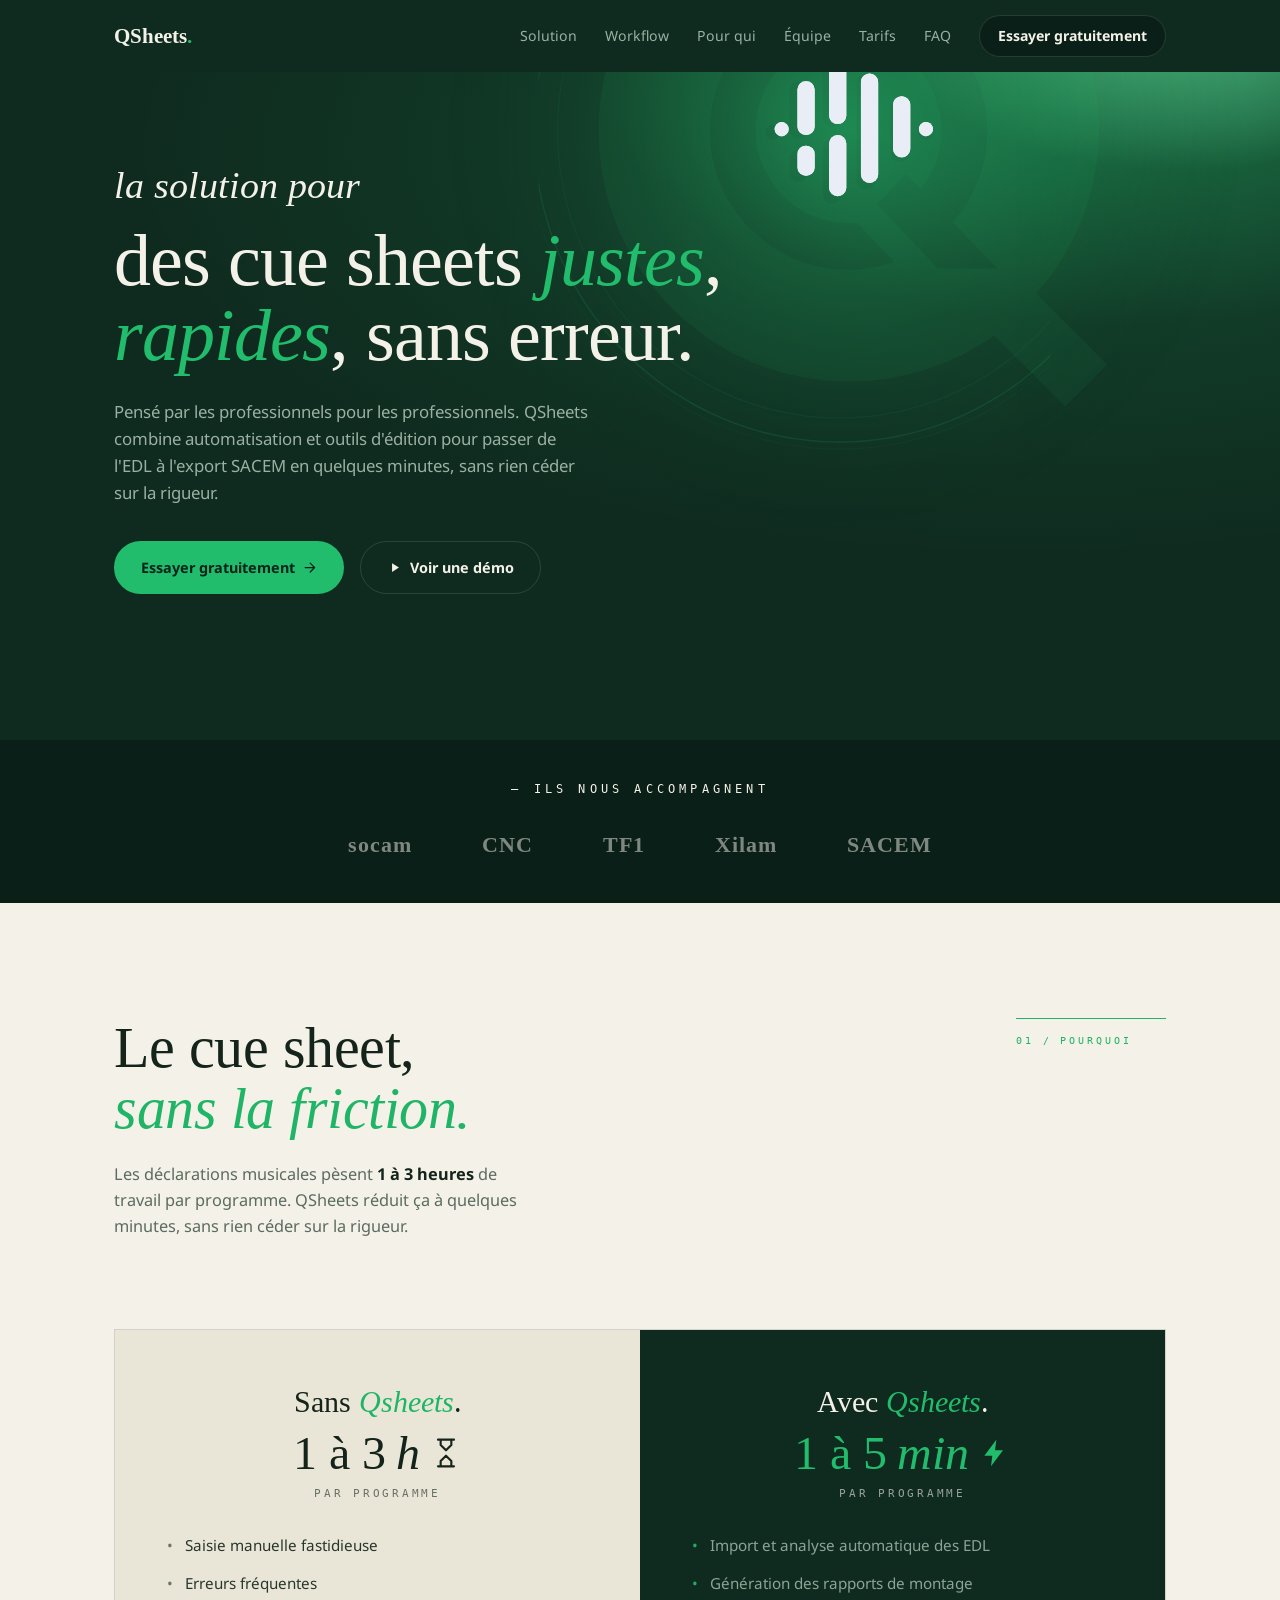
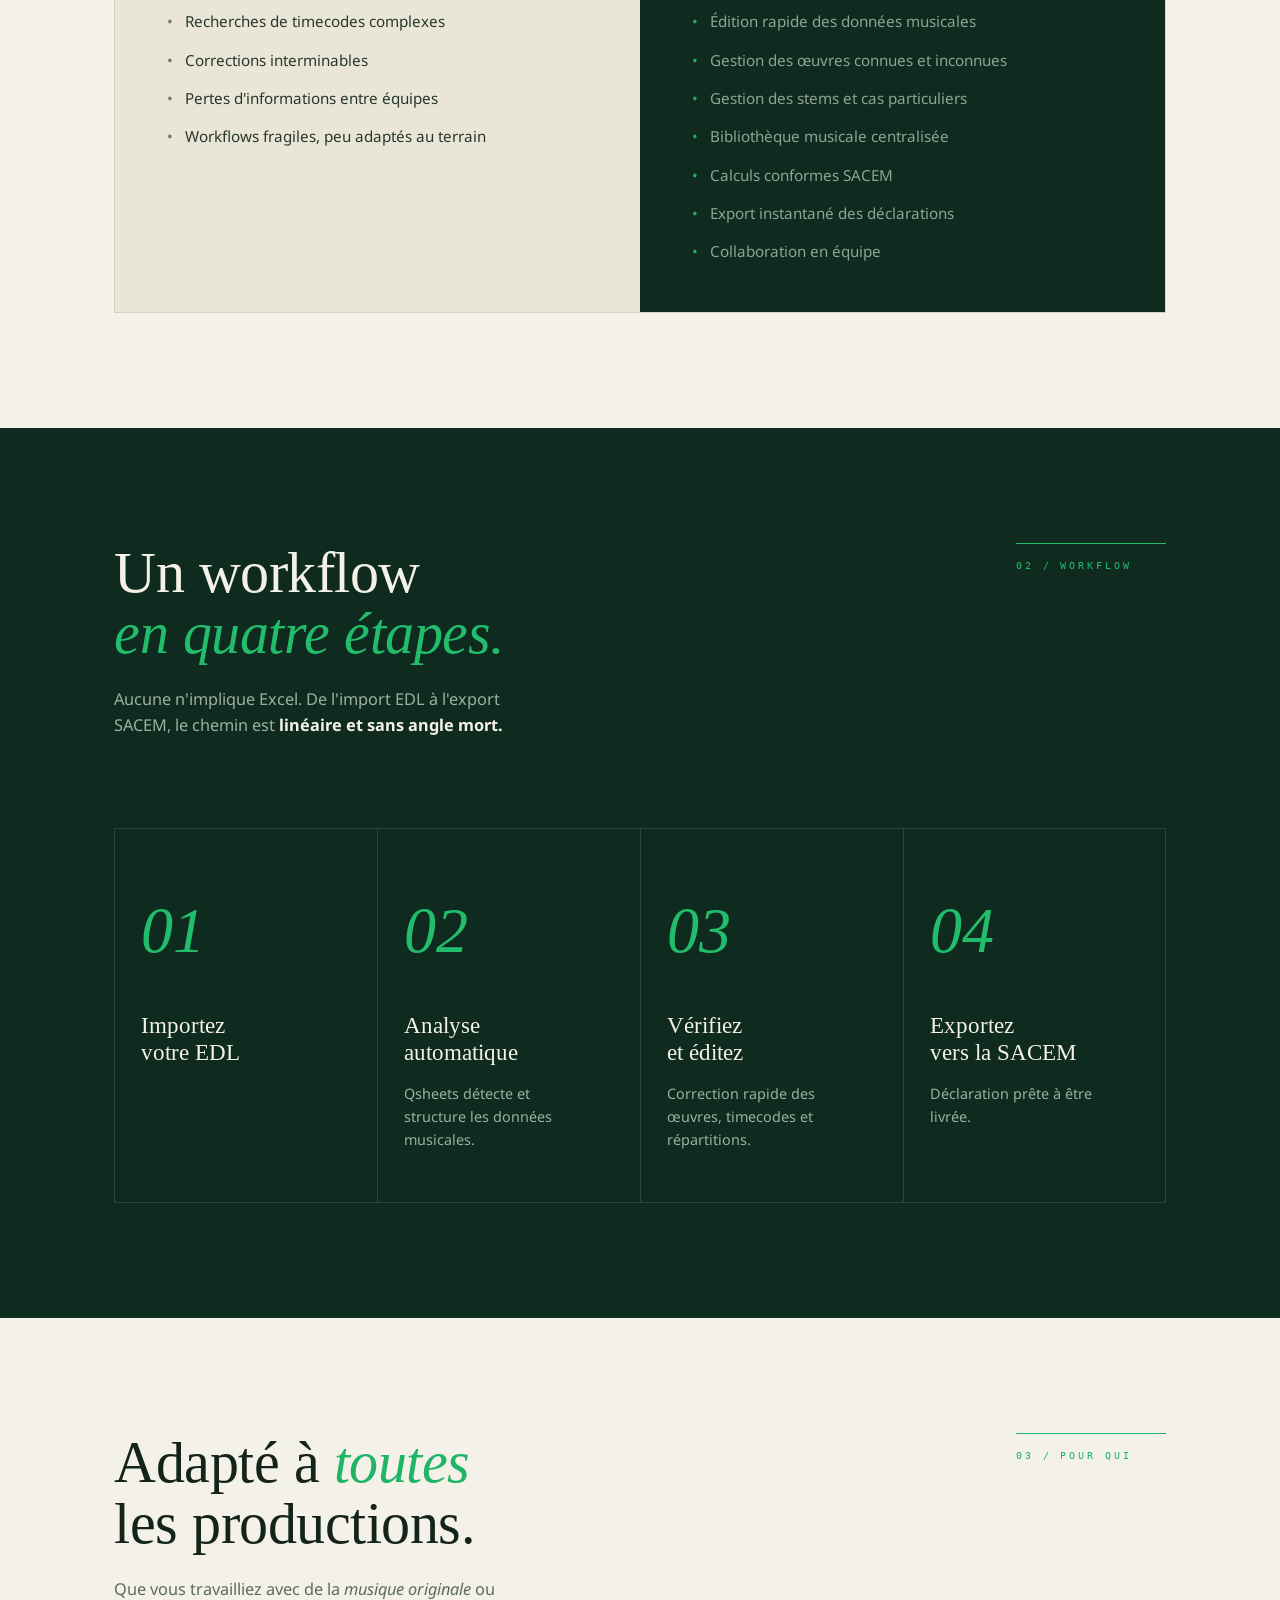
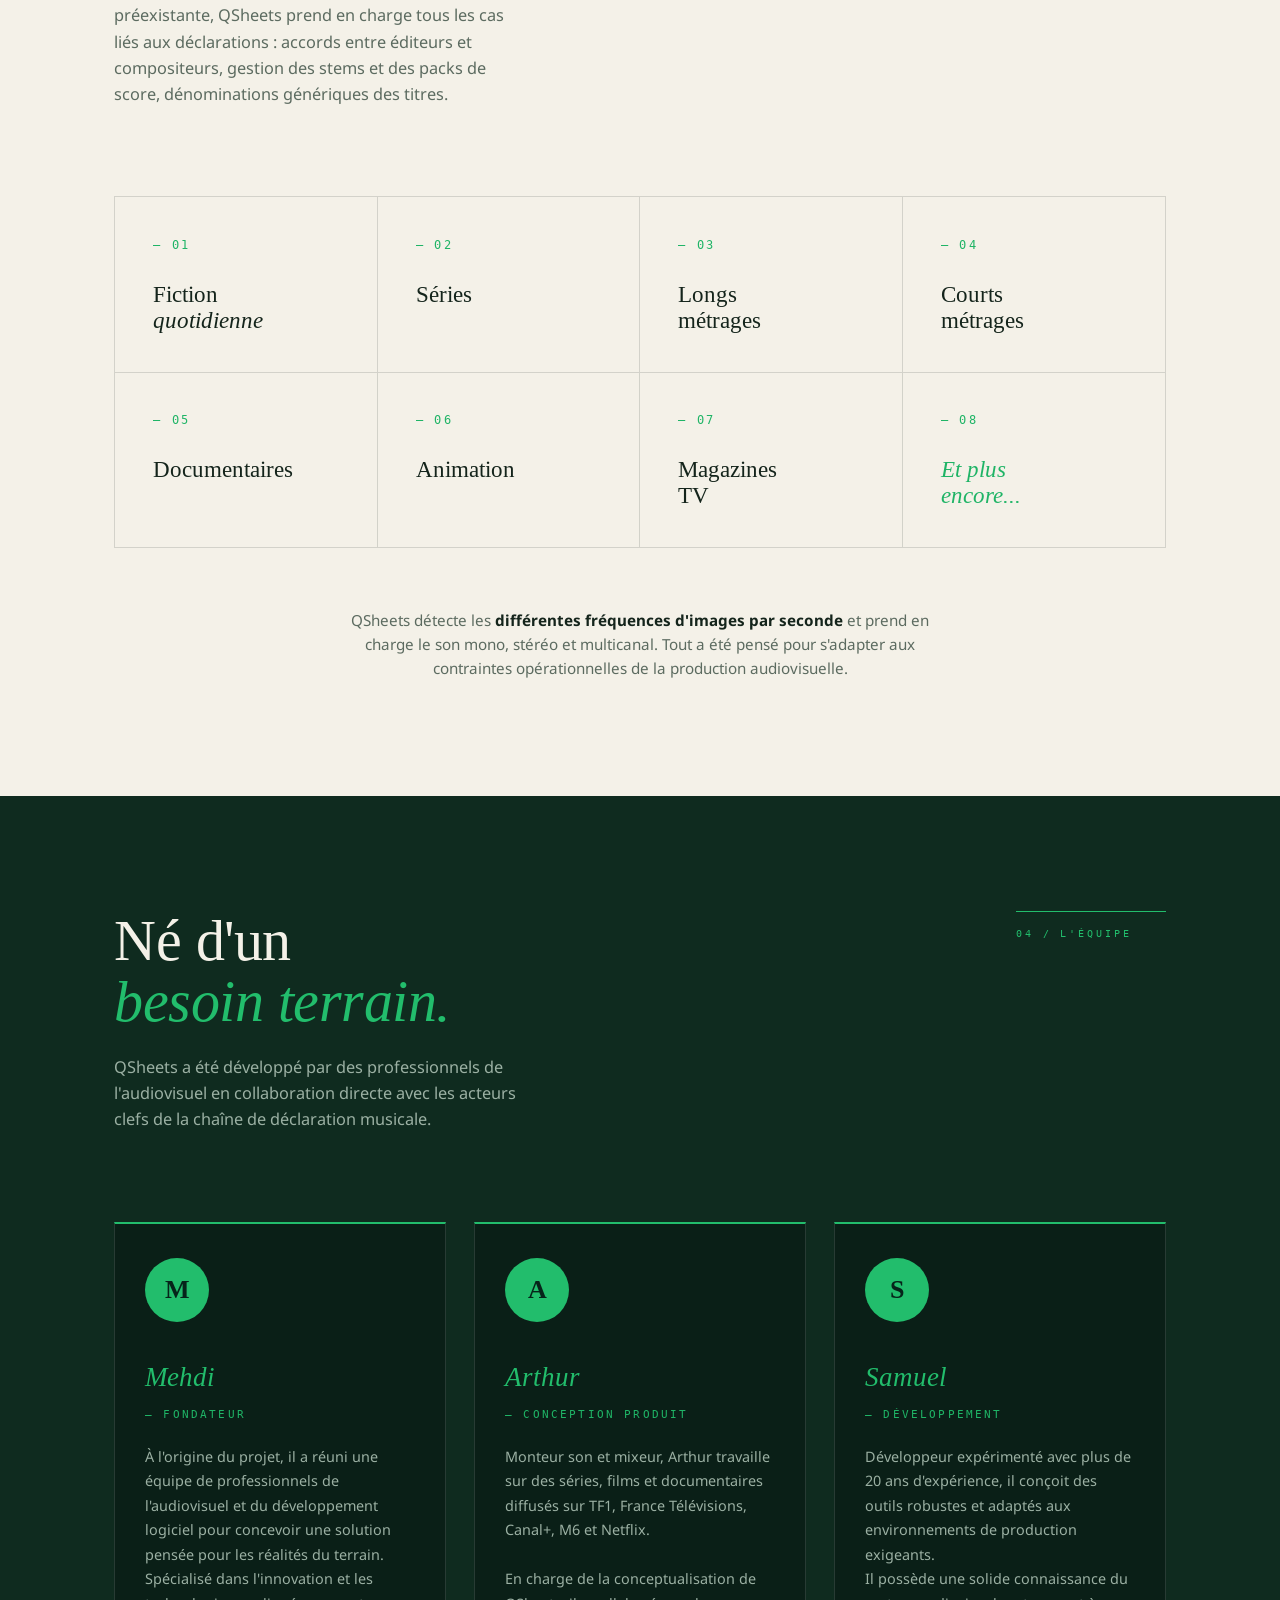
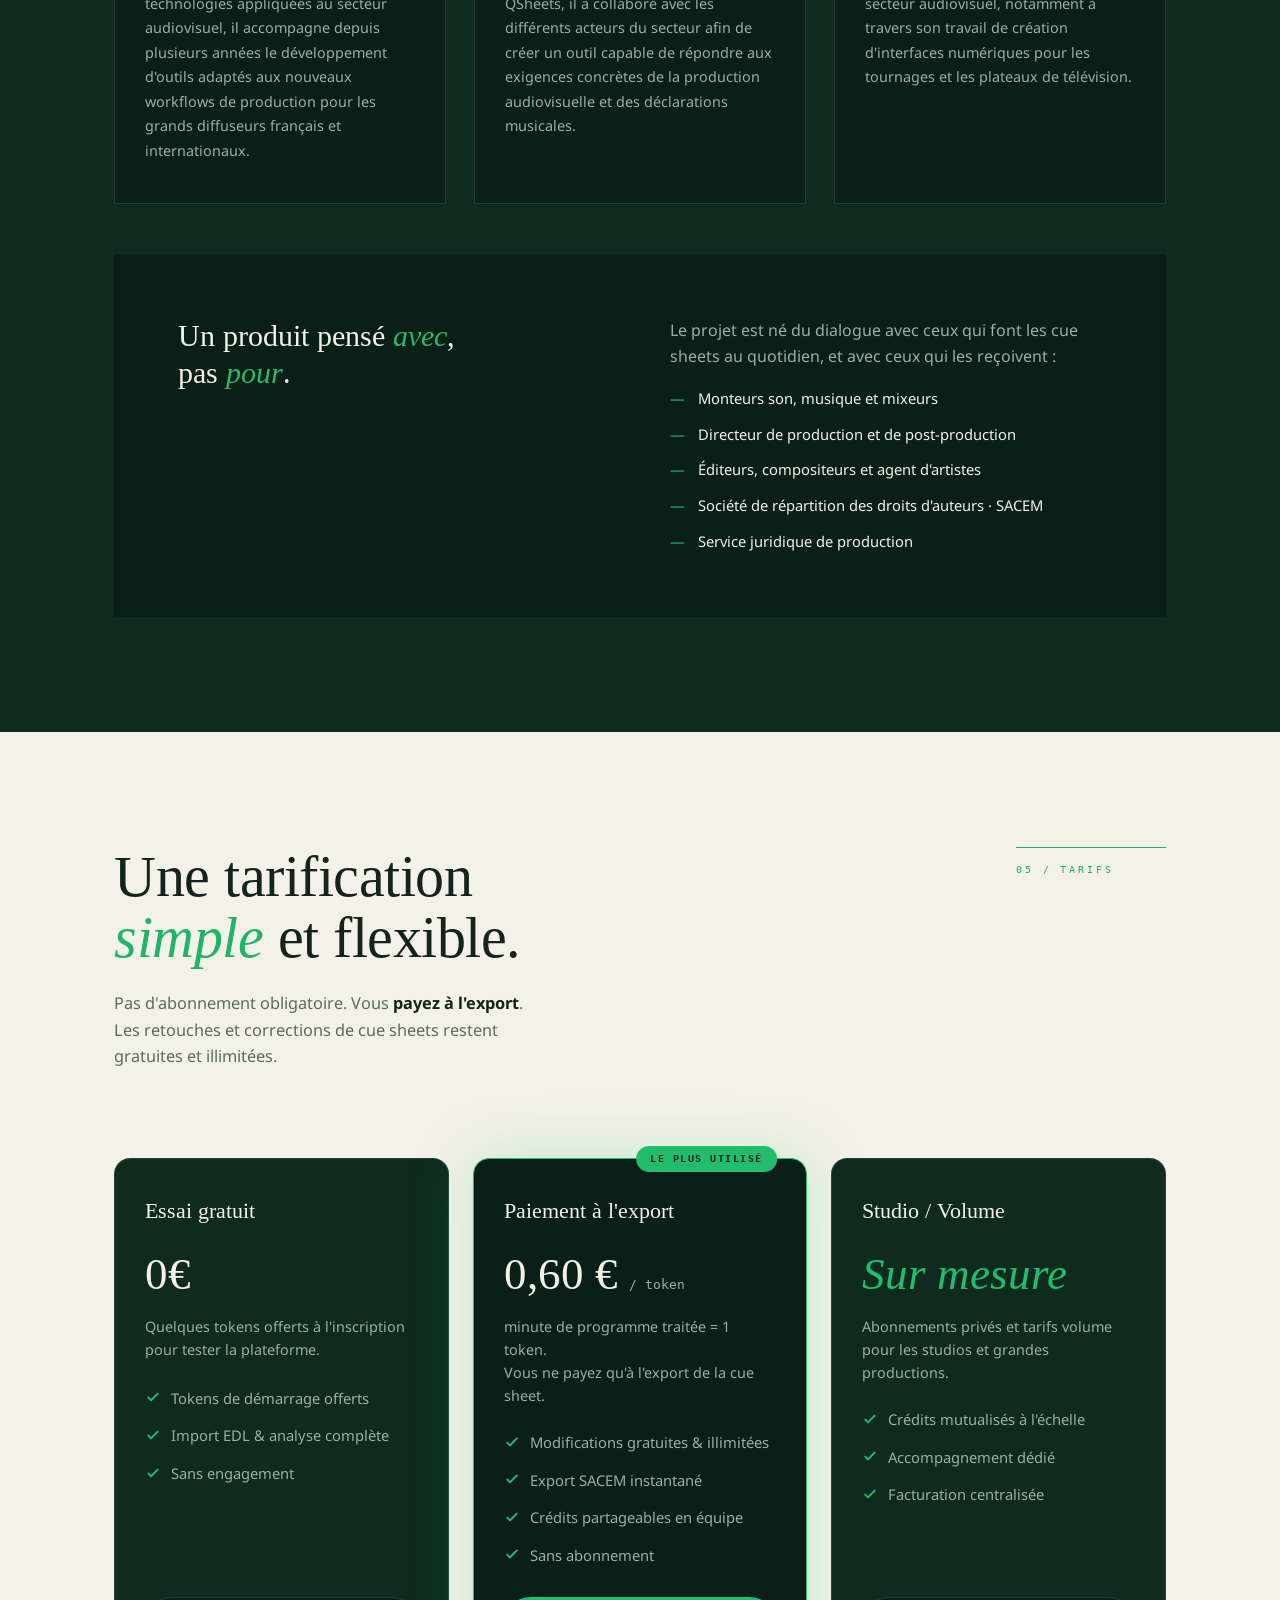
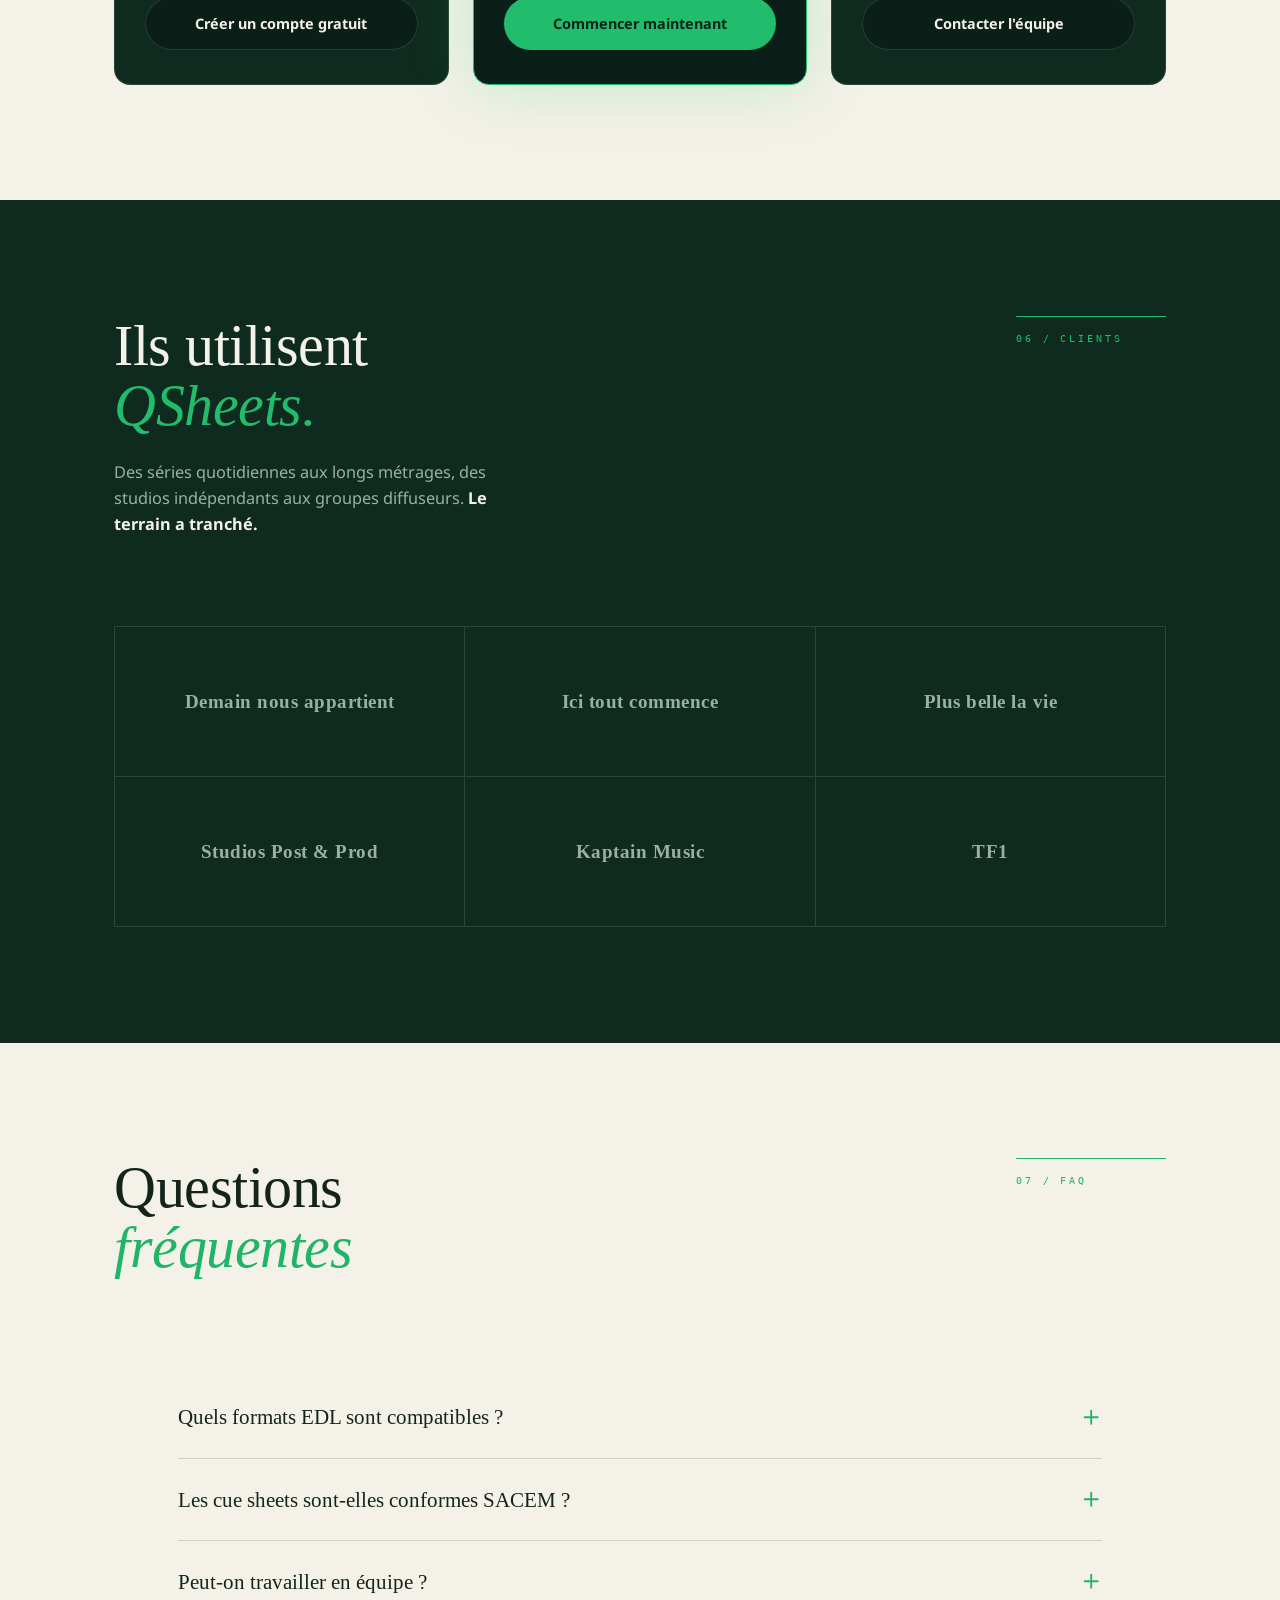
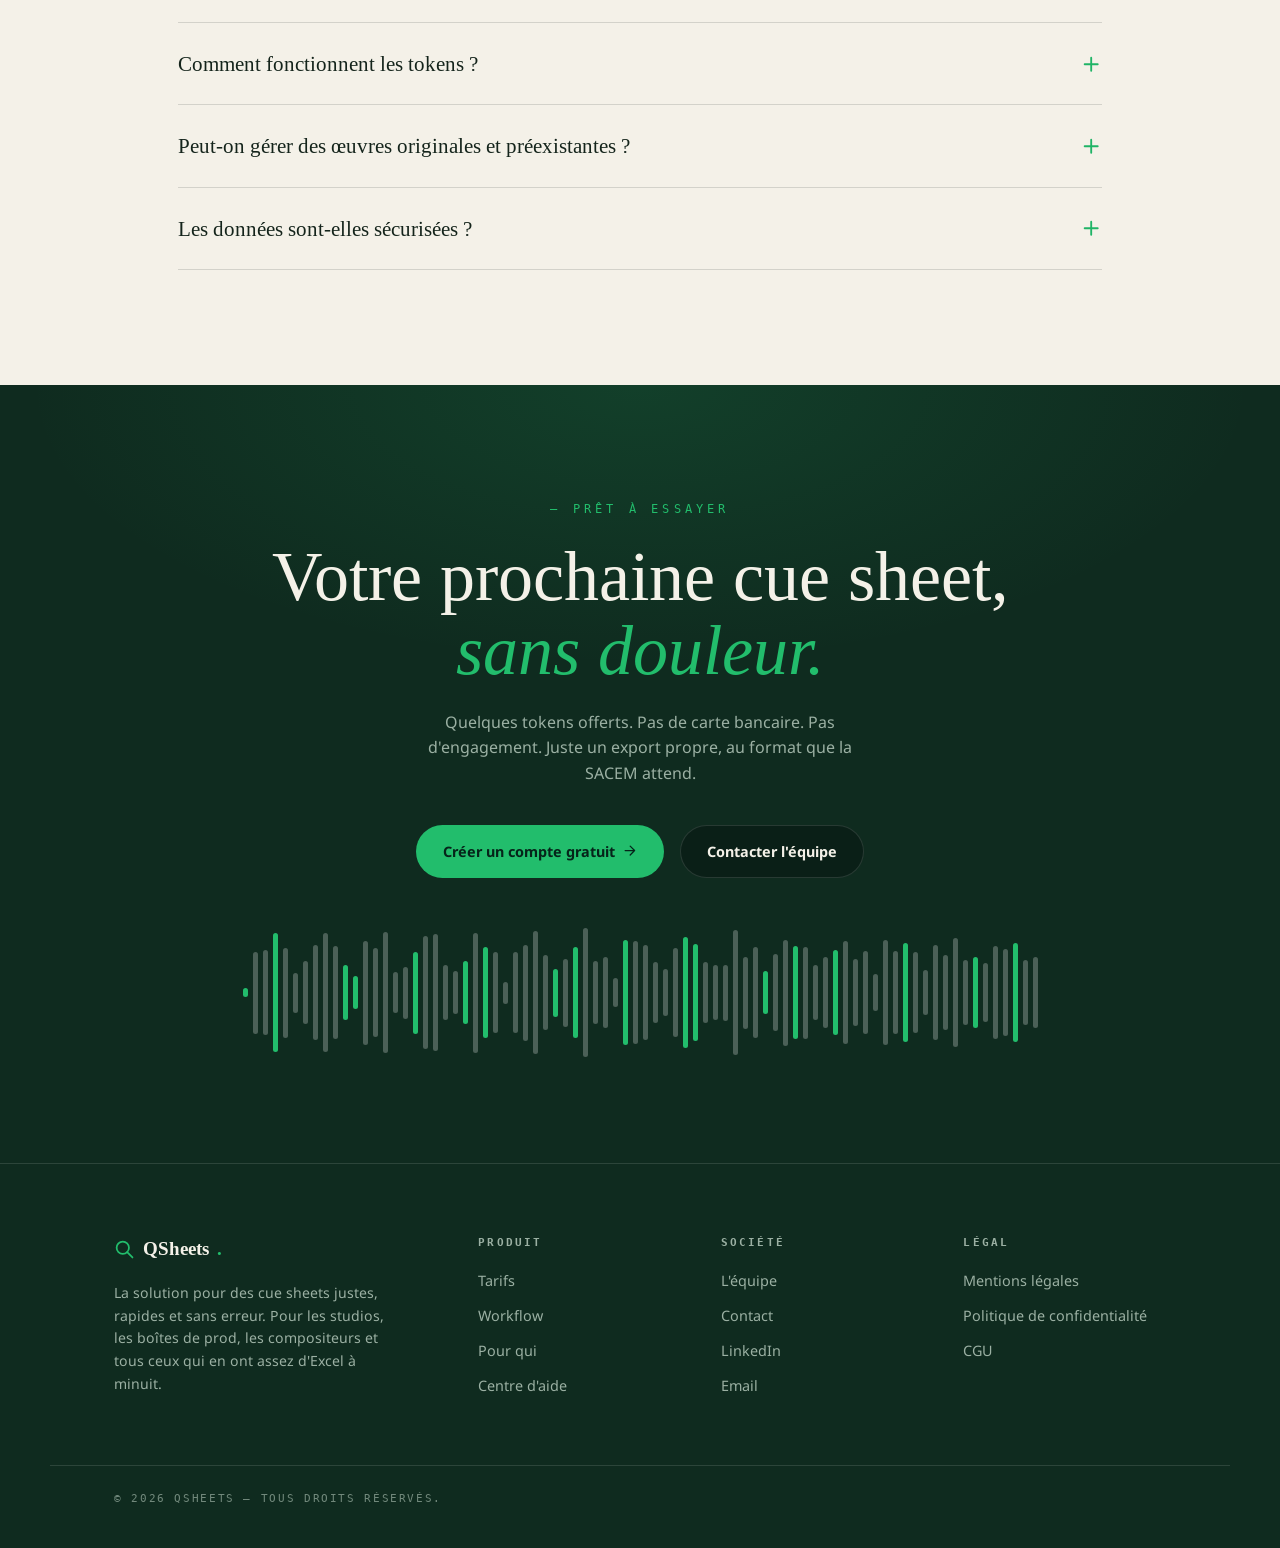
==== index.html @ 26e13edf "first commit" ====
<!DOCTYPE html>
<html lang="fr">
<head>
  <meta charset="UTF-8" />
  <meta name="viewport" content="width=device-width, initial-scale=1.0" />
  <title>QSheets — La solution pour des cue sheets justes, rapides, sans erreur</title>
  <meta name="description" content="QSheets : la solution pour des cue sheets justes, rapides, sans erreur. Pensé par les professionnels de l'audiovisuel, conforme SACEM." />
  <link rel="stylesheet" href="style.css" />
</head>
<body>

  <!-- ===================== NAV ===================== -->
  <header class="nav" id="nav">
    <div class="container nav__inner">
      <a href="#hero" class="brand">QSheets<span>.</span></a>
      <nav class="nav__links" id="navLinks">
        <a href="#pourquoi">Solution</a>
        <a href="#workflow">Workflow</a>
        <a href="#productions">Pour qui</a>
        <a href="#equipe">Équipe</a>
        <a href="#tarifs">Tarifs</a>
        <a href="#faq">FAQ</a>
        <a href="#cta" class="btn btn--tonal nav__cta">Essayer gratuitement</a>
      </nav>
      <button class="nav__toggle" id="navToggle" aria-label="Menu" aria-expanded="false">
        <span></span><span></span><span></span>
      </button>
    </div>
  </header>

  <!-- ===================== HERO ===================== -->
  <section class="hero section--dark" id="hero">
    <div class="container hero__inner">
      <div class="hero__content">
        <p class="eyebrow">la solution pour</p>
        <h1 class="hero__title">
          des cue sheets <em>justes</em>,<br />
          <em>rapides</em>, sans erreur.
        </h1>
        <p class="hero__sub">
          Pensé par les professionnels pour les professionnels. QSheets combine
          automatisation et outils d'édition pour passer de l'EDL à l'export
          SACEM en quelques minutes, sans rien céder sur la rigueur.
        </p>
        <div class="hero__actions">
          <a href="#cta" class="btn btn--primary">Essayer gratuitement
            <svg class="ico" viewBox="0 0 24 24" fill="none" stroke="currentColor" stroke-width="2" stroke-linecap="round" stroke-linejoin="round" aria-hidden="true"><path d="M5 12h14M13 5l7 7-7 7"/></svg>
          </a>
          <a href="#workflow" class="btn btn--outline">
            <svg class="ico" viewBox="0 0 24 24" fill="currentColor" aria-hidden="true"><path d="M8 5v14l11-7z"/></svg>
            Voir une démo
          </a>
        </div>
      </div>
      <div class="hero__visual">
        <img src="img/imge-hero.svg" alt="" class="hero__img" />
      </div>
    </div>
  </section>

  <!-- ===================== BANDE LOGOS ===================== -->
  <section class="logos-bar section--dark">
    <div class="container">
      <p class="eyebrow eyebrow--center">— Ils nous accompagnent</p>
      <div class="hero__logos">
        <span>socam</span><span>CNC</span><span>TF1</span><span>Xilam</span><span>SACEM</span>
      </div>
    </div>
  </section>

  <!-- ===================== 01 POURQUOI ===================== -->
  <section class="section section--cream" id="pourquoi">
    <div class="container">
      <div class="section__head">
        <h2 class="display">Le cue sheet,<br /><em>sans la friction.</em></h2>
        <p class="section__lead">
          Les déclarations musicales pèsent <strong>1 à 3 heures</strong> de travail
          par programme. QSheets réduit ça à quelques minutes, sans rien céder sur
          la rigueur.
        </p>
        <span class="tag">01 / Pourquoi</span>
      </div>

      <div class="compare">
        <div class="compare__card compare__card--bad">
          <div class="compare__top">
            <h3 class="compare__title">Sans <em>Qsheets</em>.</h3>
            <p class="compare__metric">1 à 3<em>h</em>
              <span class="icn"><svg viewBox="0 0 24 24" fill="none" stroke="currentColor" stroke-width="1.6" stroke-linecap="round" stroke-linejoin="round" aria-hidden="true"><path d="M6 2h12M6 22h12M8 2v4l4 4 4-4V2M8 22v-4l4-4 4 4v4z"/></svg></span>
            </p>
            <p class="compare__unit">PAR PROGRAMME</p>
          </div>
          <ul class="bullets">
            <li>Saisie manuelle fastidieuse</li>
            <li>Erreurs fréquentes</li>
            <li>Recherches de timecodes complexes</li>
            <li>Corrections interminables</li>
            <li>Pertes d'informations entre équipes</li>
            <li>Workflows fragiles, peu adaptés au terrain</li>
          </ul>
        </div>
        <div class="compare__card compare__card--good">
          <div class="compare__top">
            <h3 class="compare__title">Avec <em>Qsheets</em>.</h3>
            <p class="compare__metric">1 à 5<em>min</em>
              <span class="icn"><svg viewBox="0 0 24 24" fill="currentColor" aria-hidden="true"><path d="M13 2L4 14h6l-1 8 9-12h-6z"/></svg></span>
            </p>
            <p class="compare__unit">PAR PROGRAMME</p>
          </div>
          <ul class="bullets bullets--green">
            <li>Import et analyse automatique des EDL</li>
            <li>Génération des rapports de montage</li>
            <li>Édition rapide des données musicales</li>
            <li>Gestion des œuvres connues et inconnues</li>
            <li>Gestion des stems et cas particuliers</li>
            <li>Bibliothèque musicale centralisée</li>
            <li>Calculs conformes SACEM</li>
            <li>Export instantané des déclarations</li>
            <li>Collaboration en équipe</li>
          </ul>
        </div>
      </div>
    </div>
  </section>

  <!-- ===================== 02 WORKFLOW ===================== -->
  <section class="section section--dark" id="workflow">
    <div class="container">
      <div class="section__head">
        <h2 class="display">Un workflow<br /><em>en quatre étapes.</em></h2>
        <p class="section__lead">
          Aucune n'implique Excel. De l'import EDL à l'export SACEM, le chemin est
          <strong>linéaire et sans angle mort.</strong>
        </p>
        <span class="tag">02 / Workflow</span>
      </div>

      <div class="steps">
        <article class="step">
          <span class="step__num">01</span>
          <h3 class="step__title">Importez<br />votre EDL</h3>
        </article>
        <article class="step">
          <span class="step__num">02</span>
          <h3 class="step__title">Analyse<br />automatique</h3>
          <p class="step__desc">Qsheets détecte et structure les données musicales.</p>
        </article>
        <article class="step">
          <span class="step__num">03</span>
          <h3 class="step__title">Vérifiez<br />et éditez</h3>
          <p class="step__desc">Correction rapide des œuvres, timecodes et répartitions.</p>
        </article>
        <article class="step">
          <span class="step__num">04</span>
          <h3 class="step__title">Exportez<br />vers la SACEM</h3>
          <p class="step__desc">Déclaration prête à être livrée.</p>
        </article>
      </div>
    </div>
  </section>

  <!-- ===================== 03 PRODUCTIONS ===================== -->
  <section class="section section--cream" id="productions">
    <div class="container">
      <div class="section__head">
        <h2 class="display">Adapté à <em>toutes</em><br />les productions.</h2>
        <p class="section__lead">
          Que vous travailliez avec de la <em>musique originale</em> ou préexistante,
          QSheets prend en charge tous les cas liés aux déclarations : accords entre
          éditeurs et compositeurs, gestion des stems et des packs de score,
          dénominations génériques des titres.
        </p>
        <span class="tag">03 / Pour qui</span>
      </div>

      <div class="prod-grid">
        <div class="prod"><span class="prod__num">— 01</span><h3>Fiction<br /><em>quotidienne</em></h3></div>
        <div class="prod"><span class="prod__num">— 02</span><h3>Séries</h3></div>
        <div class="prod"><span class="prod__num">— 03</span><h3>Longs<br />métrages</h3></div>
        <div class="prod"><span class="prod__num">— 04</span><h3>Courts<br />métrages</h3></div>
        <div class="prod"><span class="prod__num">— 05</span><h3>Documentaires</h3></div>
        <div class="prod"><span class="prod__num">— 06</span><h3>Animation</h3></div>
        <div class="prod"><span class="prod__num">— 07</span><h3>Magazines<br />TV</h3></div>
        <div class="prod"><span class="prod__num">— 08</span><h3 class="accent"><em>Et plus<br />encore...</em></h3></div>
      </div>

      <div class="prod-foot">
        <p>QSheets détecte les <strong>différentes fréquences d'images par seconde</strong>
          et prend en charge le son mono, stéréo et multicanal. Tout a été pensé pour
          s'adapter aux contraintes opérationnelles de la production audiovisuelle.</p>
      </div>
    </div>
  </section>

  <!-- ===================== 04 ÉQUIPE ===================== -->
  <section class="section section--dark" id="equipe">
    <div class="container">
      <div class="section__head">
        <h2 class="display">Né d'un<br /><em>besoin terrain.</em></h2>
        <p class="section__lead">
          QSheets a été développé par des professionnels de l'audiovisuel en
          collaboration directe avec les acteurs clefs de la chaîne de déclaration
          musicale.
        </p>
        <span class="tag">04 / L'équipe</span>
      </div>

      <div class="team">
        <article class="team__card">
          <span class="avatar">M</span>
          <h3 class="team__name"><em>Mehdi</em></h3>
          <p class="team__role">— Fondateur</p>
          <p class="team__bio">
            À l'origine du projet, il a réuni une équipe de professionnels de
            l'audiovisuel et du développement logiciel pour concevoir une solution
            pensée pour les réalités du terrain. Spécialisé dans l'innovation et les
            technologies appliquées au secteur audiovisuel, il accompagne depuis
            plusieurs années le développement d'outils adaptés aux nouveaux workflows
            de production pour les grands diffuseurs français et internationaux.
          </p>
        </article>
        <article class="team__card">
          <span class="avatar">A</span>
          <h3 class="team__name"><em>Arthur</em></h3>
          <p class="team__role">— Conception produit</p>
          <p class="team__bio">
            Monteur son et mixeur, Arthur travaille sur des séries, films et
            documentaires diffusés sur TF1, France Télévisions, Canal+, M6 et Netflix.
            <br /><br />
            En charge de la conceptualisation de QSheets, il a collaboré avec les
            différents acteurs du secteur afin de créer un outil capable de répondre
            aux exigences concrètes de la production audiovisuelle et des déclarations
            musicales.
          </p>
        </article>
        <article class="team__card">
          <span class="avatar">S</span>
          <h3 class="team__name"><em>Samuel</em></h3>
          <p class="team__role">— Développement</p>
          <p class="team__bio">
            Développeur expérimenté avec plus de 20 ans d'expérience, il conçoit des
            outils robustes et adaptés aux environnements de production exigeants.
            <br />
            Il possède une solide connaissance du secteur audiovisuel, notamment à
            travers son travail de création d'interfaces numériques pour les tournages
            et les plateaux de télévision.
          </p>
        </article>
      </div>

      <div class="philo">
        <h3 class="philo__title">Un produit pensé <em>avec</em>,<br />pas <em>pour</em>.</h3>
        <div class="philo__body">
          <p>Le projet est né du dialogue avec ceux qui font les cue sheets au
            quotidien, et avec ceux qui les reçoivent :</p>
          <ul class="dashed">
            <li>Monteurs son, musique et mixeurs</li>
            <li>Directeur de production et de post-production</li>
            <li>Éditeurs, compositeurs et agent d'artistes</li>
            <li>Société de répartition des droits d'auteurs · SACEM</li>
            <li>Service juridique de production</li>
          </ul>
        </div>
      </div>
    </div>
  </section>

  <!-- ===================== 05 TARIFS ===================== -->
  <section class="section section--cream" id="tarifs">
    <div class="container">
      <div class="section__head">
        <h2 class="display">Une tarification<br /><em>simple</em> et flexible.</h2>
        <p class="section__lead">
          Pas d'abonnement obligatoire. Vous <strong>payez à l'export</strong>. Les
          retouches et corrections de cue sheets restent gratuites et illimitées.
        </p>
        <span class="tag">05 / Tarifs</span>
      </div>

      <div class="pricing">
        <article class="price">
          <h3 class="price__name">Essai gratuit</h3>
          <p class="price__amount">0€</p>
          <p class="price__desc">Quelques tokens offerts à l'inscription pour tester la plateforme.</p>
          <ul class="checks">
            <li>Tokens de démarrage offerts</li>
            <li>Import EDL &amp; analyse complète</li>
            <li>Sans engagement</li>
          </ul>
          <a href="#cta" class="btn btn--tonal btn--block">Créer un compte gratuit</a>
        </article>

        <article class="price price--featured">
          <span class="price__badge">LE PLUS UTILISÉ</span>
          <h3 class="price__name">Paiement à l'export</h3>
          <p class="price__amount">0,60 € <span class="price__per">/ token</span></p>
          <p class="price__desc">minute de programme traitée = 1 token.<br />Vous ne payez qu'à l'export de la cue sheet.</p>
          <ul class="checks">
            <li>Modifications gratuites &amp; illimitées</li>
            <li>Export SACEM instantané</li>
            <li>Crédits partageables en équipe</li>
            <li>Sans abonnement</li>
          </ul>
          <a href="#cta" class="btn btn--primary">Commencer maintenant</a>
        </article>

        <article class="price">
          <h3 class="price__name">Studio / Volume</h3>
          <p class="price__amount price__amount--accent"><em>Sur mesure</em></p>
          <p class="price__desc">Abonnements privés et tarifs volume pour les studios et grandes productions.</p>
          <ul class="checks">
            <li>Crédits mutualisés à l'échelle</li>
            <li>Accompagnement dédié</li>
            <li>Facturation centralisée</li>
          </ul>
          <a href="#cta" class="btn btn--tonal btn--block">Contacter l'équipe</a>
        </article>
      </div>
    </div>
  </section>

  <!-- ===================== 06 CLIENTS ===================== -->
  <section class="section section--dark" id="clients">
    <div class="container">
      <div class="section__head">
        <h2 class="display">Ils utilisent<br /><em>QSheets.</em></h2>
        <p class="section__lead">
          Des séries quotidiennes aux longs métrages, des studios indépendants aux
          groupes diffuseurs. <strong>Le terrain a tranché.</strong>
        </p>
        <span class="tag">06 / Clients</span>
      </div>

      <div class="clients">
        <div class="client">Demain nous appartient</div>
        <div class="client">Ici tout commence</div>
        <div class="client">Plus belle la vie</div>
        <div class="client">Studios Post &amp; Prod</div>
        <div class="client">Kaptain Music</div>
        <div class="client">TF1</div>
      </div>
    </div>
  </section>

  <!-- ===================== 07 FAQ ===================== -->
  <section class="section section--cream" id="faq">
    <div class="container">
      <div class="section__head">
        <h2 class="display">Questions<br /><em>fréquentes</em></h2>
        <span class="tag">07 / FAQ</span>
      </div>

      <div class="faq">
        <details class="faq__item">
          <summary>Quels formats EDL sont compatibles ?<span class="faq__icon"><svg viewBox="0 0 24 24" fill="none" stroke="currentColor" stroke-width="2" stroke-linecap="round" aria-hidden="true"><path d="M12 5v14M5 12h14"/></svg></span></summary>
          <p>QSheets est compatible avec les EDL exportés depuis <strong>Pro Tools</strong>.
            Il suffit de configurer l'export selon notre protocole, un tutoriel vidéo est
            disponible ici pour vous guider étape par étape.</p>
        </details>
        <details class="faq__item">
          <summary>Les cue sheets sont-elles conformes SACEM ?<span class="faq__icon"><svg viewBox="0 0 24 24" fill="none" stroke="currentColor" stroke-width="2" stroke-linecap="round" aria-hidden="true"><path d="M12 5v14M5 12h14"/></svg></span></summary>
          <p>Oui. Les exports générés par QSheets <strong>remplissent automatiquement</strong>
            les champs de la matrice officielle de la SACEM, avec une gestion précise des
            durées, des répartitions, des cas particuliers de superpositions et des
            informations liées aux œuvres musicales.</p>
        </details>
        <details class="faq__item">
          <summary>Peut-on travailler en équipe ?<span class="faq__icon"><svg viewBox="0 0 24 24" fill="none" stroke="currentColor" stroke-width="2" stroke-linecap="round" aria-hidden="true"><path d="M12 5v14M5 12h14"/></svg></span></summary>
          <p>Oui. QSheets permet le <strong>travail collaboratif</strong> entre plusieurs
            utilisateurs. Les projets et les crédits peuvent être partagés afin de faciliter
            les échanges entre production, supervision musicale, montage et post-production.</p>
        </details>
        <details class="faq__item">
          <summary>Comment fonctionnent les tokens ?<span class="faq__icon"><svg viewBox="0 0 24 24" fill="none" stroke="currentColor" stroke-width="2" stroke-linecap="round" aria-hidden="true"><path d="M12 5v14M5 12h14"/></svg></span></summary>
          <p>Le fonctionnement est simple : <strong>1 minute de programme traitée = 1 token</strong>.
            Des tokens sont offerts à la création du compte pour tester la plateforme. Vous
            pouvez ensuite acheter des crédits selon vos besoins, sans engagement. Les retouches
            et corrections de cue sheets restent gratuites et illimitées.</p>
        </details>
        <details class="faq__item">
          <summary>Peut-on gérer des œuvres originales et préexistantes ?<span class="faq__icon"><svg viewBox="0 0 24 24" fill="none" stroke="currentColor" stroke-width="2" stroke-linecap="round" aria-hidden="true"><path d="M12 5v14M5 12h14"/></svg></span></summary>
          <p>Oui. QSheets a été pensé pour gérer aussi bien les <strong>œuvres originales</strong>
            que les <strong>musiques préexistantes</strong>, y compris les cas complexes liés aux
            ayants droit, éditeurs, compositeurs, stems ou dénominations génériques. Vous pouvez
            importer votre catalogue, celui d'un tiers, ou en constituer un sur la durée au fur
            et à mesure de vos déclarations.</p>
        </details>
        <details class="faq__item">
          <summary>Les données sont-elles sécurisées ?<span class="faq__icon"><svg viewBox="0 0 24 24" fill="none" stroke="currentColor" stroke-width="2" stroke-linecap="round" aria-hidden="true"><path d="M12 5v14M5 12h14"/></svg></span></summary>
          <p>Oui. Les données traitées sur QSheets sont <strong>hébergées et protégées</strong>
            avec une attention particulière portée à la confidentialité des productions et des
            informations musicales.</p>
        </details>
      </div>
    </div>
  </section>

  <!-- ===================== CTA ===================== -->
  <section class="section section--dark cta" id="cta">
    <div class="container cta__inner">
      <p class="eyebrow eyebrow--center">— Prêt à essayer</p>
      <h2 class="cta__title">
        Votre prochaine cue sheet,<br /><em>sans douleur.</em>
      </h2>
      <p class="cta__sub">
        Quelques tokens offerts. Pas de carte bancaire. Pas d'engagement. Juste un
        export propre, au format que la SACEM attend.
      </p>
      <div class="cta__actions">
        <a href="#" class="btn btn--primary">Créer un compte gratuit
          <svg class="ico" viewBox="0 0 24 24" fill="none" stroke="currentColor" stroke-width="2" stroke-linecap="round" stroke-linejoin="round" aria-hidden="true"><path d="M5 12h14M13 5l7 7-7 7"/></svg>
        </a>
        <a href="#" class="btn btn--tonal">Contacter l'équipe</a>
      </div>
      <div class="waveform waveform--wide" data-waveform="80"></div>
    </div>
  </section>

  <!-- ===================== FOOTER ===================== -->
  <footer class="footer section--dark">
    <div class="container footer__inner">
      <div class="footer__brand">
        <a href="#hero" class="brand brand--footer">
          <svg class="brand__mark" viewBox="0 0 24 24" fill="none" stroke="currentColor" stroke-width="2" aria-hidden="true"><circle cx="10" cy="10" r="7"/><path d="M15 15l6 6" stroke-linecap="round"/></svg>
          QSheets<span>.</span></a>
        <p>La solution pour des cue sheets justes, rapides et sans erreur. Pour les
          studios, les boîtes de prod, les compositeurs et tous ceux qui en ont assez
          d'Excel à minuit.</p>
      </div>
      <div class="footer__col">
        <h4>PRODUIT</h4>
        <a href="#tarifs">Tarifs</a>
        <a href="#workflow">Workflow</a>
        <a href="#productions">Pour qui</a>
        <a href="#faq">Centre d'aide</a>
      </div>
      <div class="footer__col">
        <h4>SOCIÉTÉ</h4>
        <a href="#equipe">L'équipe</a>
        <a href="#cta">Contact</a>
        <a href="#">LinkedIn</a>
        <a href="#">Email</a>
      </div>
      <div class="footer__col">
        <h4>LÉGAL</h4>
        <a href="#">Mentions légales</a>
        <a href="#">Politique de confidentialité</a>
        <a href="#">CGU</a>
      </div>
    </div>
    <div class="container footer__bottom">
      <p>© 2026 QSHEETS — TOUS DROITS RÉSERVÉS.</p>
    </div>
  </footer>

  <script src="script.js"></script>
</body>
</html>
---- style.css ----
/* ============================================================
   QSheets — reproduction landing page
   ============================================================ */

/* ---------- Polices locales ---------- */
@font-face {
  font-family: "Liberation Serif";
  src: url("fonts/LiberationSerif-Regular.ttf") format("truetype");
  font-weight: 400;
  font-style: normal;
  font-display: swap;
}
@font-face {
  font-family: "Liberation Serif";
  src: url("fonts/LiberationSerif-Italic.ttf") format("truetype");
  font-weight: 400;
  font-style: italic;
  font-display: swap;
}
@font-face {
  font-family: "Liberation Serif";
  src: url("fonts/LiberationSerif-Bold.ttf") format("truetype");
  font-weight: 700;
  font-style: normal;
  font-display: swap;
}
@font-face {
  font-family: "Liberation Serif";
  src: url("fonts/LiberationSerif-BoldItalic.ttf") format("truetype");
  font-weight: 700;
  font-style: italic;
  font-display: swap;
}
@font-face {
  font-family: "Noto Sans";
  src: url("fonts/NotoSans-Light.ttf") format("truetype");
  font-weight: 300;
  font-style: normal;
  font-display: swap;
}
@font-face {
  font-family: "Noto Sans";
  src: url("fonts/NotoSans-LightItalic.ttf") format("truetype");
  font-weight: 300;
  font-style: italic;
  font-display: swap;
}
@font-face {
  font-family: "Noto Sans";
  src: url("fonts/NotoSans-Regular.ttf") format("truetype");
  font-weight: 400;
  font-style: normal;
  font-display: swap;
}
@font-face {
  font-family: "Noto Sans";
  src: url("fonts/NotoSans-Italic.ttf") format("truetype");
  font-weight: 400;
  font-style: italic;
  font-display: swap;
}
@font-face {
  font-family: "Noto Sans";
  src: url("fonts/NotoSans-Bold.ttf") format("truetype");
  font-weight: 700;
  font-style: normal;
  font-display: swap;
}
@font-face {
  font-family: "Noto Sans";
  src: url("fonts/NotoSans-BoldItalic.ttf") format("truetype");
  font-weight: 700;
  font-style: italic;
  font-display: swap;
}
@font-face {
  font-family: "DejaVu Sans Mono";
  src: url("fonts/DejaVuSansMono.ttf") format("truetype");
  font-weight: 400;
  font-style: normal;
  font-display: swap;
}
@font-face {
  font-family: "DejaVu Sans Mono";
  src: url("fonts/DejaVuSansMono-Bold.ttf") format("truetype");
  font-weight: 700;
  font-style: normal;
  font-display: swap;
}

:root {
  --dark: #0f2b1f; /* vert forêt — fonds sombres */
  --dark-2: #0a1f17; /* variante plus profonde */
  --cream: #eae6d7; /* fond crème */
  --green: #22bd6c; /* vert accent (boutons, chiffres) */
  --green-soft: #1fb466; /* vert un peu plus sombre */
  --ink: #14241b; /* texte sombre sur crème */
  --ink-soft: #5c6b60; /* texte gris/atténué sur crème */
  --light: #f4f1e8; /* texte clair sur fond sombre */
  --light-soft: #9bb0a3; /* texte atténué sur fond sombre */
  --line-dark: rgba(255, 255, 255, 0.12);
  --line-cream: rgba(20, 36, 27, 0.15);

  --serif: "Liberation Serif", Georgia, "Times New Roman", serif;
  --sans: "Noto Sans", system-ui, -apple-system, sans-serif;
  --mono: "DejaVu Sans Mono", "Courier New", monospace;

  --maxw: 1180px;
  --pad: clamp(20px, 5vw, 80px);
}

* {
  margin: 0;
  padding: 0;
  box-sizing: border-box;
}

html {
  scroll-behavior: smooth;
}

body {
  font-family: var(--sans);
  background: var(--dark);
  color: var(--light);
  line-height: 1.6;
  -webkit-font-smoothing: antialiased;
  overflow-x: hidden;
}

a {
  color: inherit;
  text-decoration: none;
}
em {
  font-style: italic;
}

.container {
  width: 100%;
  max-width: var(--maxw);
  margin: 0 auto;
  padding-inline: var(--pad);
}

/* ---------- sections / themes ---------- */
.section {
  padding-block: clamp(64px, 9vw, 130px);
}
.section--dark {
  background: var(--dark);
  color: var(--light);
}
.section--cream {
  background: var(--light);
  color: var(--ink);
}

/* ============================================================
   Typographie partagée
   ============================================================ */
.display {
  font-family: var(--serif);
  font-weight: 500;
  font-size: clamp(2.2rem, 5vw, 3.6rem);
  line-height: 1.05;
  letter-spacing: -0.5px;
}
.display em {
  color: var(--green);
  font-weight: 500;
}
.section--cream .display em {
  color: var(--green-soft);
}

.eyebrow {
  font-family: var(--serif);
  font-style: italic;
  font-size: clamp(1.6rem, 4vw, 2.4rem);
  color: var(--light);
  margin-bottom: 0.4rem;
}
.eyebrow--center {
  text-align: center;
  font-family: var(--mono);
  font-style: normal;
  font-size: 0.75rem;
  letter-spacing: 0.35em;
  text-transform: uppercase;
  color: var(--green);
}

.tag {
  font-family: var(--mono);
  font-size: 0.6rem;
  letter-spacing: 0.3em;
  text-transform: uppercase;
  color: var(--green-soft);
  padding-top: 14px;
  border-top: 1px solid currentColor;
  display: inline-block;
  min-width: 150px;
}
.section--dark .tag {
  color: var(--green);
}

/* En-tête de section : titre à gauche + lead + tag aligné à droite */
.section__head {
  display: grid;
  grid-template-columns: 1fr auto;
  grid-template-areas: "title tag" "lead tag";
  gap: 8px 40px;
  align-items: start;
  margin-bottom: clamp(48px, 7vw, 90px);
}
.section__head .display {
  grid-area: title;
}
.section__lead {
  grid-area: lead;
  max-width: 46ch;
  color: var(--light-soft);
  font-size: 1.02rem;
  margin-top: 14px;
}
.section--cream .section__lead {
  color: var(--ink-soft);
}
.section__head .tag {
  grid-area: tag;
  justify-self: end;
  text-align: left;
}
.section__lead strong {
  color: inherit;
  font-weight: 700;
}
.section--cream .section__lead strong {
  color: var(--ink);
}
.section--dark .section__lead strong {
  color: var(--light);
}

/* ============================================================
   Boutons
   ============================================================ */
.btn {
  display: inline-flex;
  align-items: center;
  justify-content: center;
  gap: 0.5em;
  font-family: var(--sans);
  font-weight: 600;
  font-size: 0.9rem;
  padding: 14px 26px;
  border-radius: 40px;
  border: 1px solid transparent;
  cursor: pointer;
  transition:
    transform 0.15s ease,
    background 0.2s ease,
    color 0.2s ease;
  white-space: nowrap;
}
.btn:hover {
  transform: translateY(-2px);
}
.btn--primary {
  background: var(--green);
  color: #06241a;
}
.btn--primary:hover {
  background: #34e389;
}
.btn--ghost {
  background: transparent;
  color: var(--light);
  border-color: var(--line-dark);
}
.btn--ghost:hover {
  background: rgba(255, 255, 255, 0.06);
}
.btn--tonal {
  background: var(--dark-2);
  color: var(--light);
  border: 1px solid var(--line-dark);
}
.btn--tonal:hover {
  background: #13291d;
  border-color: rgba(255, 255, 255, 0.2);
}
.btn--outline {
  background: transparent;
  color: var(--light);
  border: 1px solid var(--line-dark);
}
.btn--outline:hover {
  background: rgba(255, 255, 255, 0.06);
  border-color: rgba(255, 255, 255, 0.25);
}
.btn--play {
  background: transparent;
  color: var(--light);
  padding-left: 8px;
}
.btn--play .play {
  display: inline-grid;
  place-items: center;
  width: 30px;
  height: 30px;
  border-radius: 50%;
  border: 1px solid var(--line-dark);
}
.btn--play .play svg {
  width: 11px;
  height: 11px;
  margin-left: 1px;
}
.btn--block {
  width: 100%;
}

/* ---------- Icônes SVG ---------- */
.ico {
  width: 1.05em;
  height: 1.05em;
  flex: none;
  vertical-align: middle;
}

/* ============================================================
   NAV
   ============================================================ */
.nav {
  position: fixed;
  inset: 0 0 auto 0;
  z-index: 50;
  background: var(--dark);
  /* background: rgba(15, 43, 31, 0); */
  transition:
    background 0.3s ease,
    backdrop-filter 0.3s ease;
}
.nav.scrolled {
  background: rgba(11, 33, 23, 0.85);
  backdrop-filter: blur(10px);
}
.nav__inner {
  display: flex;
  align-items: center;
  justify-content: space-between;
  height: 72px;
}
.brand {
  font-family: var(--serif);
  font-size: 1.3rem;
  font-weight: 600;
  color: var(--light);
}
.brand span {
  color: var(--green);
}
.nav__links {
  display: flex;
  align-items: center;
  gap: 28px;
}
.nav__links a {
  font-size: 0.88rem;
  color: var(--light-soft);
  transition: color 0.2s;
}
.nav__links a:hover {
  color: var(--light);
}
.nav__cta {
  color: var(--light) !important;
  padding: 9px 18px;
  font-size: 0.82rem;
}
.nav__toggle {
  display: none;
  flex-direction: column;
  gap: 5px;
  background: none;
  border: 0;
  cursor: pointer;
  padding: 8px;
}
.nav__toggle span {
  width: 24px;
  height: 2px;
  background: var(--light);
  transition: 0.3s;
}

/* ============================================================
   HERO
   ============================================================ */
.hero {
  position: relative;
  padding-top: 140px;
  padding-bottom: 60px;
  background:
    radial-gradient(
      40% 35% at 92% 2%,
      rgba(120, 240, 175, 0.55),
      transparent 60%
    ),
    radial-gradient(
      70% 60% at 88% 8%,
      rgba(43, 211, 122, 0.35),
      transparent 60%
    ),
    radial-gradient(
      120% 95% at 80% 20%,
      rgba(43, 211, 122, 0.18),
      transparent 58%
    ),
    var(--dark);
  overflow: hidden;
}
.hero__inner {
  display: grid;
  grid-template-columns: 1fr;
  align-items: center;
  gap: 40px;
  min-height: 60vh;
}
.hero__title {
  font-family: var(--serif);
  font-weight: 500;
  font-size: clamp(2.6rem, 6vw, 4.6rem);
  line-height: 1.02;
  letter-spacing: -1px;
}
.hero__title em {
  color: var(--green);
}
.hero__sub {
  margin: 26px 0 34px;
  max-width: 48ch;
  color: var(--light-soft);
  font-size: 1.05rem;
}
.hero__actions {
  display: flex;
  flex-wrap: wrap;
  gap: 16px;
  align-items: center;
}
.hero__visual {
  display: grid;
  place-items: center;
}
.hero__img {
  position: absolute;
  top: -300px;
  right: 0px;
  width: 68vw;
  max-width: 1400px;
  height: auto;
  display: block;
  z-index: 0;
  pointer-events: none;
}
.hero__content {
  position: relative;
  z-index: 1;
}
/* Bande logos : section à part, fond sombre uni */
.logos-bar .eyebrow--center {
  margin-bottom: 28px;
  color: var(--light);
}
.logos-bar {
  background: var(--dark-2);
  padding-block: 40px;
}
.hero__logos {
  display: flex;
  flex-wrap: wrap;
  gap: clamp(24px, 6vw, 70px);
  align-items: center;
  justify-content: center;
  opacity: 0.5;
}
.hero__logos span {
  font-family: var(--serif);
  font-weight: 700;
  font-size: 1.4rem;
  letter-spacing: 1px;
  color: var(--light);
}

/* ---------- waveform ---------- */
.waveform {
  display: flex;
  align-items: center;
  gap: 4px;
  height: 200px;
  width: 100%;
  justify-content: center;
}
.waveform .bar {
  width: 5px;
  border-radius: 3px;
  background: rgba(255, 255, 255, 0.25);
  transition: height 0.3s ease;
}
.waveform .bar.is-green {
  background: var(--green);
}
.waveform--wide {
  height: 110px;
  margin-top: 60px;
  gap: 5px;
}

/* ============================================================
   01 — COMPARE
   ============================================================ */
.compare {
  display: grid;
  grid-template-columns: 1fr 1fr;
  gap: 0;
  border: 1px solid var(--line-cream);
}
.compare__card {
  padding: clamp(28px, 4vw, 48px);
}
.compare__card--bad {
  background: var(--cream);
  color: var(--ink);
}
.compare__card--good {
  background: var(--dark);
  color: var(--light);
}
.compare__top {
  text-align: center;
  margin-bottom: 30px;
}
.compare__title {
  font-family: var(--serif);
  font-weight: 500;
  font-size: 1.9rem;
}
.compare__title em {
  color: var(--green-soft);
}
.compare__card--good .compare__title em {
  color: var(--green);
}
.compare__metric {
  font-family: var(--serif);
  font-size: 3rem;
  font-weight: 500;
  display: flex;
  align-items: center;
  justify-content: center;
  gap: 10px;
  line-height: 1.1;
}
.compare__metric em {
  font-style: italic;
}
.compare__metric .icn {
  display: inline-flex;
  align-items: center;
}
.compare__metric .icn svg {
  width: 2rem;
  height: 2rem;
}
.compare__card--good .compare__metric .icn,
.compare__card--good .compare__metric {
  color: var(--green);
}
.compare__unit {
  font-family: var(--mono);
  font-size: 0.68rem;
  letter-spacing: 0.25em;
  opacity: 0.6;
  margin-top: 6px;
}
.compare__sub {
  font-weight: 700;
  font-size: 1.05rem;
  margin-bottom: 22px;
}

.bullets {
  list-style: none;
  display: grid;
  gap: 14px;
}
.bullets li {
  position: relative;
  padding-left: 22px;
  font-size: 0.95rem;
  opacity: 0.9;
}
.bullets li::before {
  content: "•";
  position: absolute;
  left: 4px;
  color: var(--ink-soft);
}
.bullets--green li::before {
  color: var(--green);
}
.compare__card--good .bullets li {
  color: var(--light-soft);
}

/* ============================================================
   02 — WORKFLOW STEPS
   ============================================================ */
.steps {
  display: grid;
  grid-template-columns: repeat(4, 1fr);
  border-top: 1px solid var(--line-dark);
  border-bottom: 1px solid var(--line-dark);
}
.step {
  padding: clamp(30px, 4vw, 56px) 26px;
  min-height: 300px;
  border-left: 1px solid var(--line-dark);
}
.step:last-child {
  border-right: 1px solid var(--line-dark);
}
.step__num {
  font-family: var(--serif);
  font-style: italic;
  font-size: 4rem;
  color: var(--green);
  display: block;
  margin-bottom: 30px;
}
.step__title {
  font-family: var(--serif);
  font-weight: 500;
  font-size: 1.45rem;
  line-height: 1.15;
  margin-bottom: 16px;
}
.step__desc {
  color: var(--light-soft);
  font-size: 0.9rem;
  max-width: 22ch;
}

/* ============================================================
   03 — PRODUCTIONS GRID
   ============================================================ */
.prod-grid {
  display: grid;
  grid-template-columns: repeat(4, 1fr);
  border: 1px solid var(--line-cream);
}
.prod {
  padding: clamp(22px, 3vw, 40px);
  min-height: 145px;
  border-right: 1px solid var(--line-cream);
  border-bottom: 1px solid var(--line-cream);
}
.prod:nth-child(4n) {
  border-right: 0;
}
.prod:nth-child(n + 5) {
  border-bottom: 0;
}
.prod__num {
  font-family: var(--mono);
  font-size: 0.72rem;
  letter-spacing: 0.2em;
  color: var(--green-soft);
  display: block;
  margin-bottom: 28px;
}
.prod h3 {
  font-family: var(--serif);
  font-weight: 500;
  font-size: 1.45rem;
  line-height: 1.1;
}
.prod h3.accent em {
  color: var(--green-soft);
}
.prod-foot {
  margin-top: 60px;
  text-align: center;
}
.prod-foot p {
  color: var(--ink-soft);
  font-size: 0.95rem;
  max-width: 70ch;
  margin-inline: auto;
}
.prod-foot em {
  color: var(--green-soft);
  font-style: italic;
}
.prod-foot strong {
  color: var(--ink);
}

/* ============================================================
   04 — ÉQUIPE
   ============================================================ */
.team {
  display: grid;
  grid-template-columns: repeat(3, 1fr);
  gap: 28px;
}
.team__card {
  padding: 34px 30px 40px;
  border: 1px solid var(--line-dark);
  border-top: 2px solid var(--green);
  background: var(--dark-2);
}
.avatar {
  display: inline-grid;
  place-items: center;
  width: 64px;
  height: 64px;
  border-radius: 50%;
  background: var(--green);
  color: #06241a;
  font-family: var(--serif);
  font-size: 1.6rem;
  font-weight: 600;
  margin-bottom: 34px;
}
.team__name {
  font-family: var(--serif);
  font-style: italic;
  font-size: 1.7rem;
  color: var(--green);
  font-weight: 500;
}
.team__role {
  font-family: var(--mono);
  font-size: 0.68rem;
  letter-spacing: 0.2em;
  text-transform: uppercase;
  color: var(--green-soft);
  margin: 6px 0 22px;
}
.team__bio {
  color: var(--light-soft);
  font-size: 0.9rem;
  line-height: 1.7;
}

.philo {
  display: grid;
  grid-template-columns: 1fr 1fr;
  gap: 60px;
  margin-top: 50px;
  background: var(--dark-2);
  padding: clamp(34px, 5vw, 64px);
}
.philo__title {
  font-family: var(--serif);
  font-weight: 500;
  font-size: 1.9rem;
  line-height: 1.2;
}
.philo__title em {
  color: var(--green);
}
.philo__body p {
  color: var(--light-soft);
  margin-bottom: 18px;
}
.dashed {
  list-style: none;
  display: grid;
  gap: 12px;
}
.dashed li {
  position: relative;
  padding-left: 28px;
  font-size: 0.92rem;
  color: var(--light);
}
.dashed li::before {
  content: "—";
  position: absolute;
  left: 0;
  color: var(--green);
}

/* ============================================================
   05 — TARIFS
   ============================================================ */
.pricing {
  display: grid;
  grid-template-columns: repeat(3, 1fr);
  gap: 24px;
  align-items: stretch;
}
.price {
  position: relative;
  background: var(--dark);
  color: var(--light);
  border: 1px solid var(--line-dark);
  border-radius: 16px;
  padding: 34px 30px 34px;
  display: flex;
  flex-direction: column;
  transition: all 0.3s ease;
}
.price--featured {
  border: 1.5px solid var(--green);
  background: var(--dark-2);
  box-shadow: 0 0 60px rgba(43, 211, 122, 0.25);
  transform: translateY(-14px);
}
.price__badge {
  position: absolute;
  top: -13px;
  right: 30%;
  transform: translateX(50%);
  background: var(--green);
  color: #06241a;
  font-family: var(--mono);
  font-size: 0.62rem;
  font-weight: 700;
  letter-spacing: 0.15em;
  padding: 5px 14px;
  border-radius: 20px;
}
.price__name {
  font-family: var(--serif);
  font-weight: 500;
  font-size: 1.4rem;
}
.price__amount {
  font-family: var(--serif);
  font-size: 2.8rem;
  font-weight: 500;
  margin: 10px 0 4px;
}
.price__amount--accent em {
  color: var(--green);
}
.price__per {
  font-family: var(--mono);
  font-size: 0.8rem;
  color: var(--light-soft);
}
.price__desc {
  color: var(--light-soft);
  font-size: 0.9rem;
  margin-bottom: 24px;
  min-height: 48px;
}
.checks {
  list-style: none;
  display: grid;
  align-content: start;
  gap: 14px;
  margin-bottom: 30px;
  flex: 1;
}
.checks li {
  position: relative;
  padding-left: 26px;
  font-size: 0.92rem;
  color: var(--light-soft);
}
.checks li::before {
  content: "";
  position: absolute;
  left: 0;
  top: 0.18em;
  width: 16px;
  height: 16px;
  background: url("data:image/svg+xml,%3Csvg xmlns='http://www.w3.org/2000/svg' viewBox='0 0 24 24' fill='none' stroke='%2322bd6c' stroke-width='3' stroke-linecap='round' stroke-linejoin='round'%3E%3Cpath d='M5 13l4 4L19 7'/%3E%3C/svg%3E")
    center / contain no-repeat;
}

/* ============================================================
   06 — CLIENTS
   ============================================================ */
.clients {
  display: grid;
  grid-template-columns: repeat(3, 1fr);
  border-top: 1px solid var(--line-dark);
  border-left: 1px solid var(--line-dark);
}
.client {
  display: grid;
  place-items: center;
  min-height: 150px;
  text-align: center;
  border-right: 1px solid var(--line-dark);
  border-bottom: 1px solid var(--line-dark);
  font-family: var(--serif);
  font-weight: 700;
  font-size: 1.2rem;
  letter-spacing: 0.5px;
  color: var(--light-soft);
  opacity: 0.55;
  padding: 20px;
  transition: opacity 0.25s;
}
.client:hover {
  opacity: 1;
}

/* ============================================================
   07 — FAQ
   ============================================================ */
.faq {
  padding: 0 clamp(20px, 5vw, 80px);
}
.faq__item {
  border-bottom: 1px solid var(--line-cream);
  padding: 24px 0;
}
.faq__item summary {
  list-style: none;
  cursor: pointer;
  display: flex;
  justify-content: space-between;
  align-items: center;
  gap: 20px;
  font-family: var(--serif);
  font-size: 1.3rem;
  color: var(--ink);
}
.faq__item summary::-webkit-details-marker {
  display: none;
}
.faq__icon {
  display: inline-flex;
  flex: none;
  color: var(--green-soft);
  transition: transform 0.25s ease;
}
.faq__icon svg {
  width: 1.4rem;
  height: 1.4rem;
}
.faq__item[open] .faq__icon {
  transform: rotate(45deg);
}
.faq__item p {
  color: var(--ink-soft);
  font-size: 0.95rem;
  max-width: 70ch;
  margin-top: 16px;
}
.faq__item strong {
  color: var(--ink);
}

/* ============================================================
   CTA
   ============================================================ */
.cta {
  text-align: center;
  overflow: hidden;
  background:
    radial-gradient(
      80% 60% at 50% 0%,
      rgba(43, 211, 122, 0.12),
      transparent 60%
    ),
    var(--dark);
}
.cta__inner {
  display: flex;
  flex-direction: column;
  align-items: center;
}
.cta__title {
  font-family: var(--serif);
  font-weight: 500;
  font-size: clamp(2.4rem, 6vw, 4.4rem);
  line-height: 1.05;
  margin: 14px 0 22px;
}
.cta__title em {
  color: var(--green);
}
.cta__sub {
  max-width: 52ch;
  color: var(--light-soft);
  margin-bottom: 38px;
}
.cta__actions {
  display: flex;
  flex-wrap: wrap;
  gap: 16px;
  justify-content: center;
}

/* ============================================================
   FOOTER
   ============================================================ */
.footer {
  padding-block: 70px 40px;
  border-top: 1px solid var(--line-dark);
}
.footer__inner {
  display: grid;
  grid-template-columns: 1.6fr 1fr 1fr 1fr;
  gap: 40px;
}
.brand--footer {
  font-size: 1.2rem;
  display: inline-flex;
  align-items: center;
  gap: 8px;
  margin-bottom: 18px;
}
.brand__mark {
  width: 1.1em;
  height: 1.1em;
  color: var(--green);
  flex: none;
}
.footer__brand p {
  color: var(--light-soft);
  font-size: 0.88rem;
  max-width: 36ch;
}
.footer__col h4 {
  font-family: var(--mono);
  font-size: 0.68rem;
  letter-spacing: 0.2em;
  color: var(--light-soft);
  margin-bottom: 18px;
}
.footer__col a {
  display: block;
  color: var(--light-soft);
  font-size: 0.9rem;
  margin-bottom: 12px;
  transition: color 0.2s;
}
.footer__col a:hover {
  color: var(--green);
}
.footer__bottom {
  margin-top: 56px;
  padding-top: 24px;
  border-top: 1px solid var(--line-dark);
}
.footer__bottom p {
  font-family: var(--mono);
  font-size: 0.68rem;
  letter-spacing: 0.15em;
  color: var(--light-soft);
  opacity: 0.7;
}

/* ============================================================
   RESPONSIVE
   ============================================================ */
@media (max-width: 980px) {
  .hero__inner {
    grid-template-columns: 1fr;
  }
  .hero__visual {
    order: 2;
  }
  .hero__img {
    position: static;
    width: 100%;
    max-width: 520px;
    margin: 20px auto 0;
  }
  .steps {
    grid-template-columns: repeat(2, 1fr);
  }
  .step {
    border-left: 0;
    border-top: 1px solid var(--line-dark);
  }
  .prod-grid {
    grid-template-columns: repeat(2, 1fr);
  }
  .prod:nth-child(4n) {
    border-right: 1px solid var(--line-cream);
  }
  .prod:nth-child(2n) {
    border-right: 0;
  }
  .prod:nth-child(n + 5) {
    border-bottom: 1px solid var(--line-cream);
  }
  .prod:nth-child(n + 7) {
    border-bottom: 0;
  }
  .team,
  .pricing {
    grid-template-columns: 1fr;
  }
  .price--featured {
    transform: none;
  }
  .clients {
    grid-template-columns: repeat(2, 1fr);
  }
  .footer__inner {
    grid-template-columns: 1fr 1fr;
  }
}

@media (max-width: 720px) {
  /* burger menu */
  .nav__toggle {
    display: flex;
  }
  .nav__links {
    position: fixed;
    inset: 72px 0 auto 0;
    flex-direction: column;
    gap: 0;
    background: rgba(11, 33, 23, 0.98);
    backdrop-filter: blur(12px);
    padding: 10px var(--pad) 24px;
    transform: translateY(-120%);
    transition: transform 0.3s ease;
    border-bottom: 1px solid var(--line-dark);
  }
  .nav__links.open {
    transform: translateY(0);
  }
  .nav__links a {
    padding: 14px 0;
    width: 100%;
    border-bottom: 1px solid var(--line-dark);
  }
  .nav__cta {
    margin-top: 12px;
    text-align: center;
    border: 1px solid var(--green) !important;
  }
  .nav__toggle[aria-expanded="true"] span:nth-child(1) {
    transform: translateY(7px) rotate(45deg);
  }
  .nav__toggle[aria-expanded="true"] span:nth-child(2) {
    opacity: 0;
  }
  .nav__toggle[aria-expanded="true"] span:nth-child(3) {
    transform: translateY(-7px) rotate(-45deg);
  }

  .section__head {
    grid-template-columns: 1fr;
    grid-template-areas: "tag" "title" "lead";
  }
  .section__head .tag {
    justify-self: start;
    margin-bottom: 10px;
  }
  .compare,
  .prod-grid {
    grid-template-columns: 1fr;
  }
  .prod {
    border-right: 0 !important;
    border-bottom: 1px solid var(--line-cream) !important;
  }
  .prod:last-child {
    border-bottom: 0 !important;
  }
  .steps {
    grid-template-columns: 1fr;
  }
  .step {
    min-height: auto;
  }
  .prod-foot,
  .philo {
    grid-template-columns: 1fr;
    gap: 24px;
  }
  .clients {
    grid-template-columns: 1fr;
  }
  .footer__inner {
    grid-template-columns: 1fr;
  }
  .hero__logos {
    gap: 24px;
  }
}
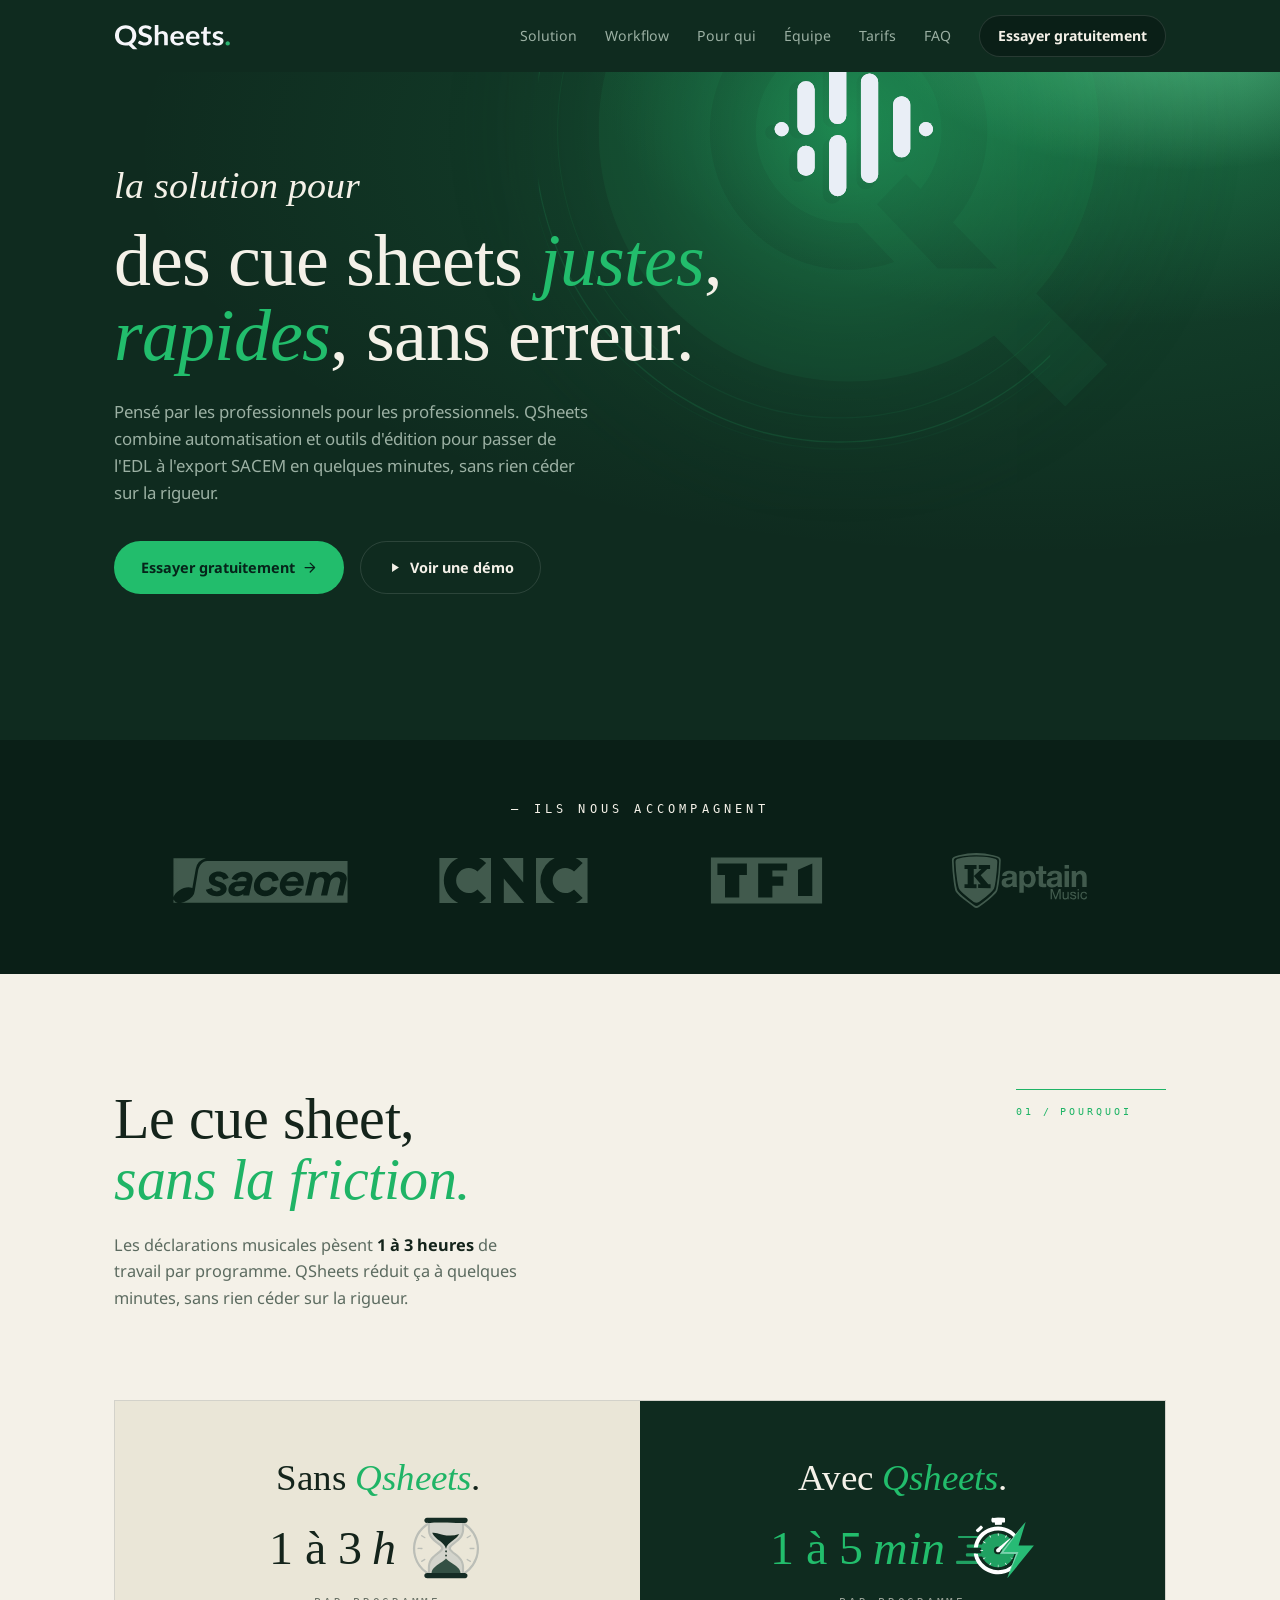
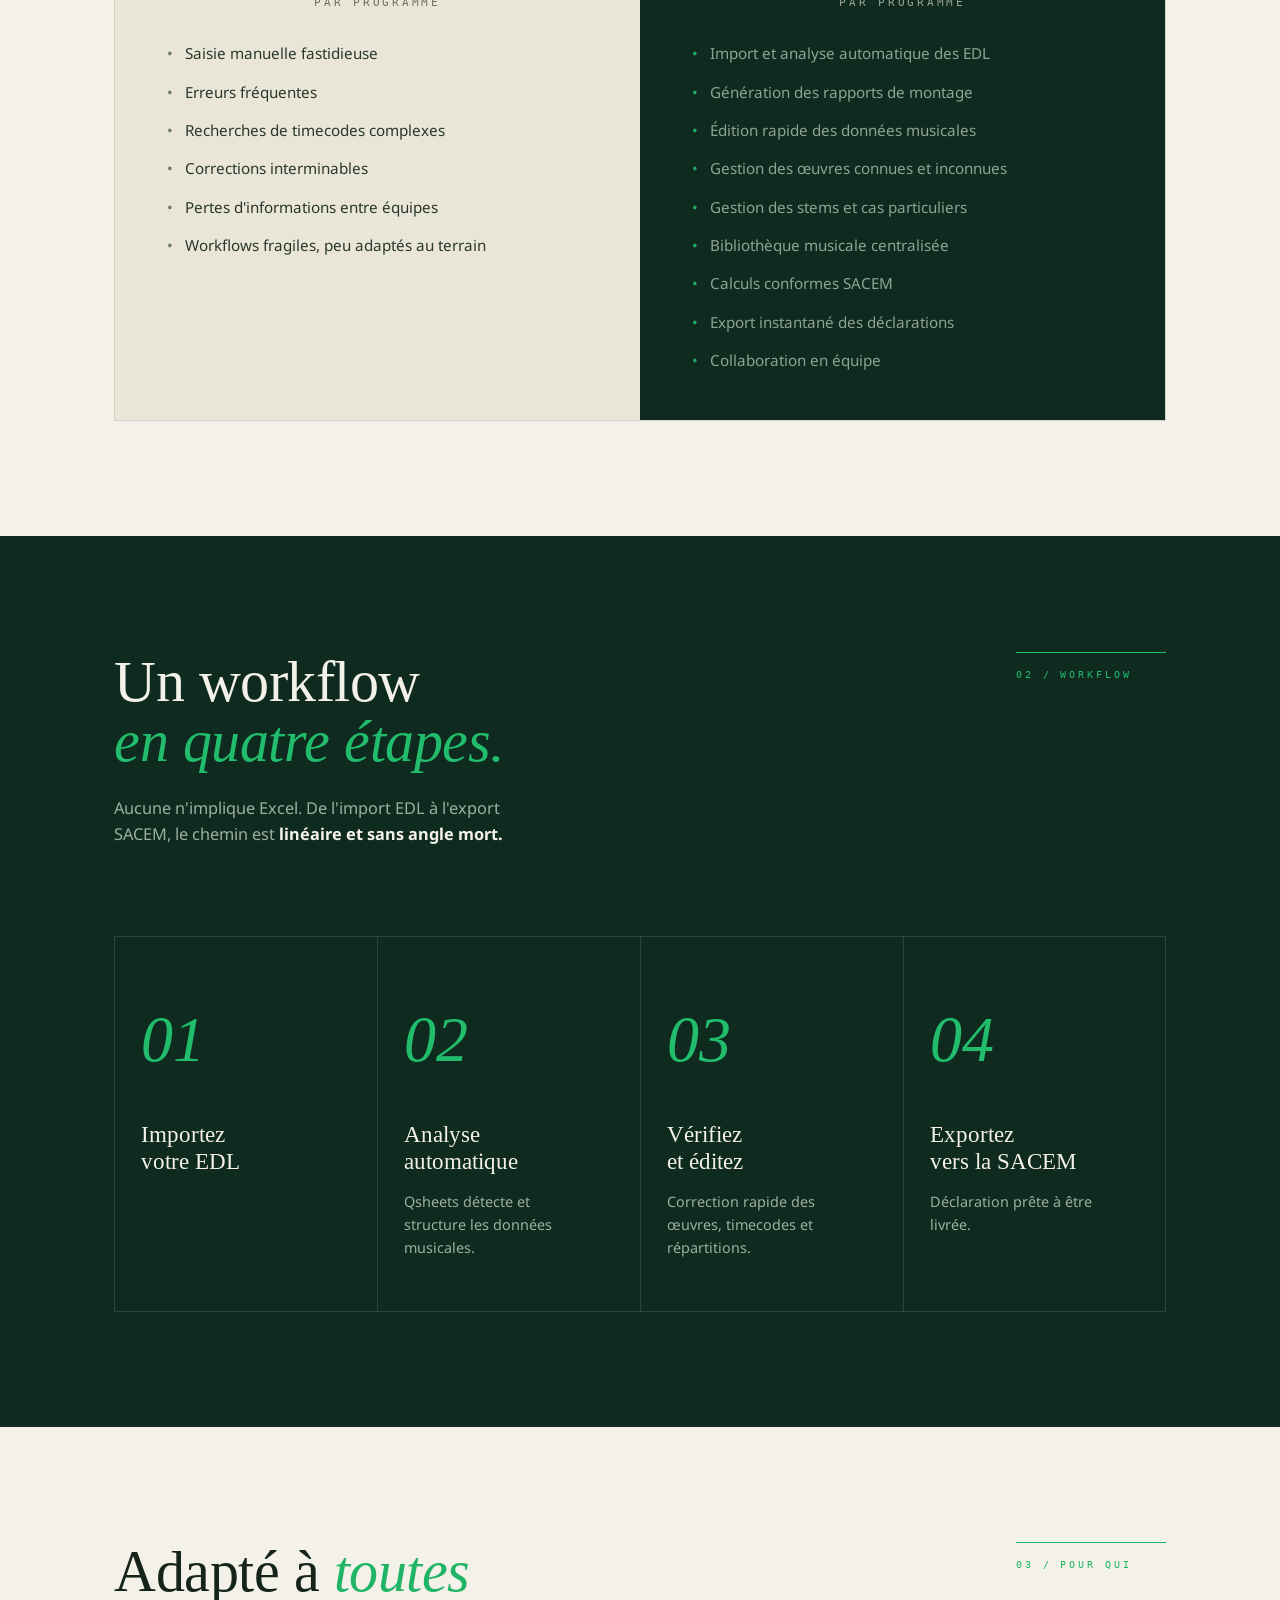
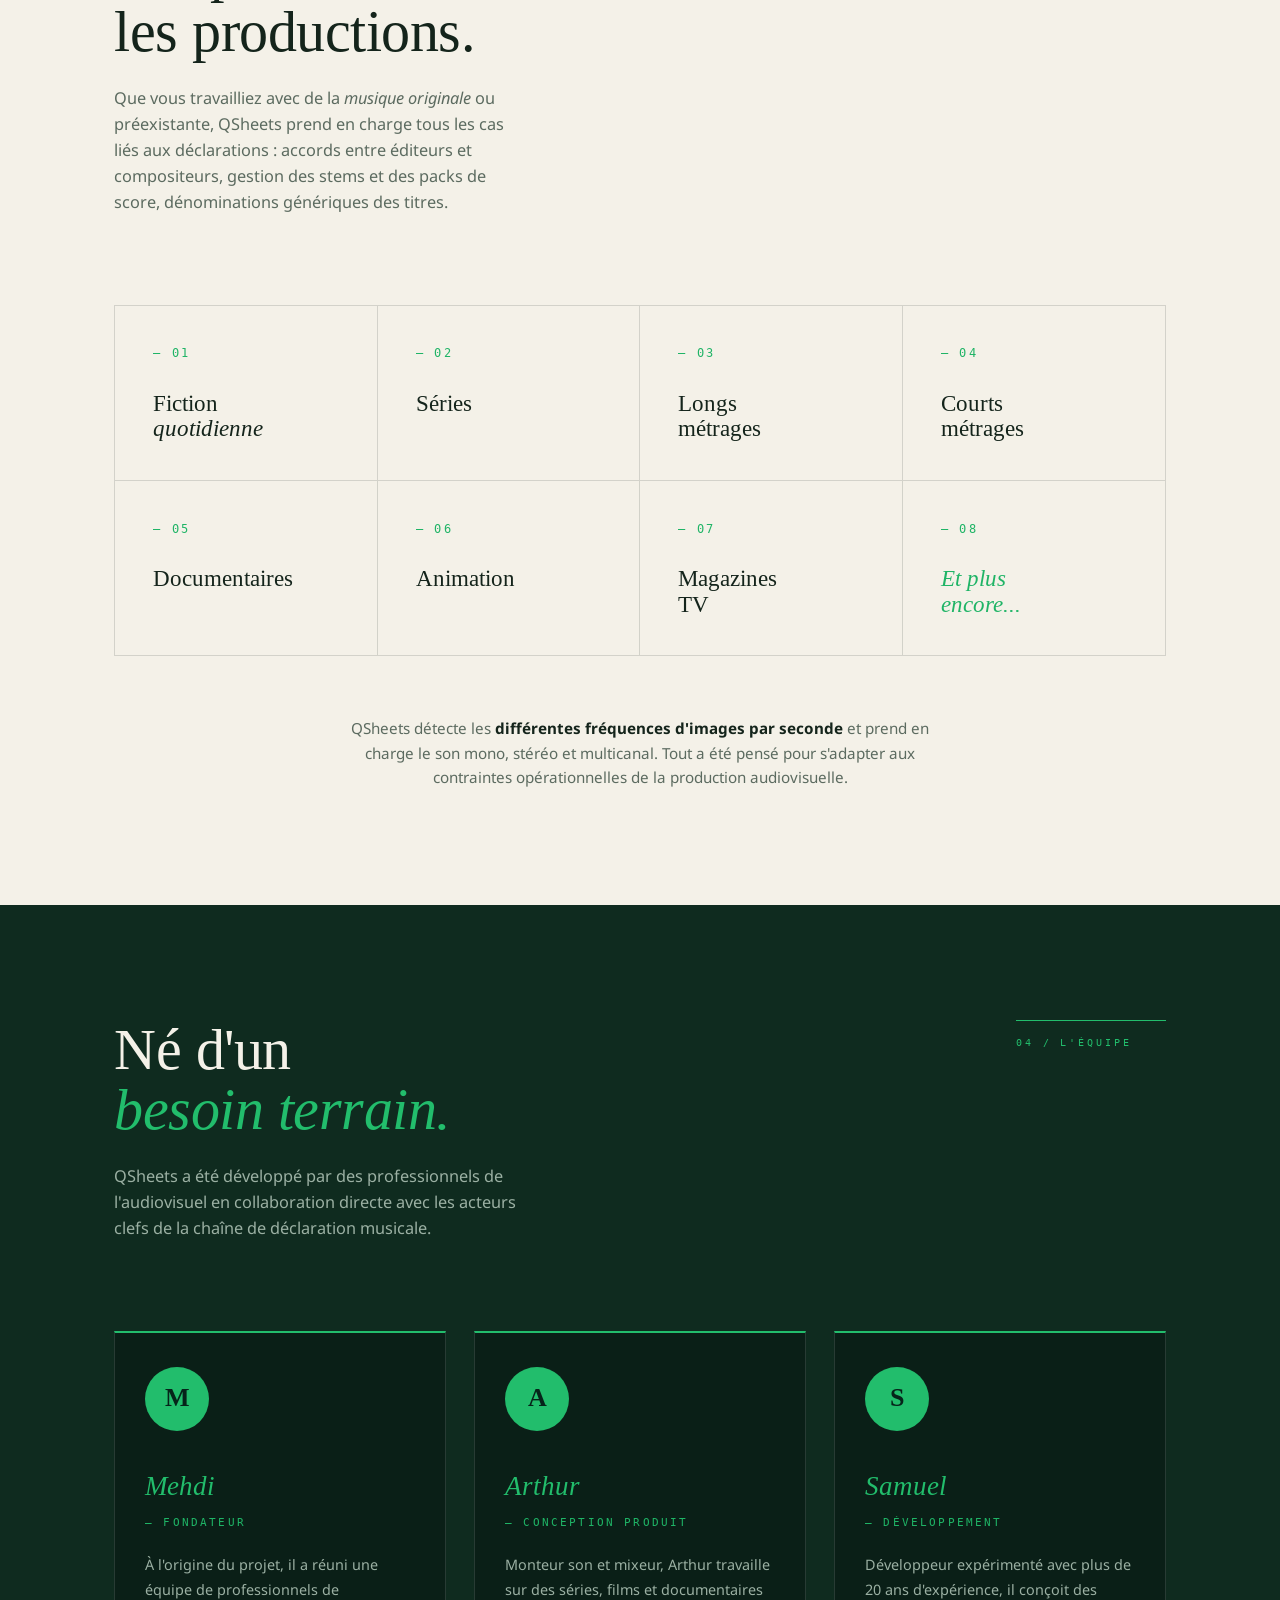
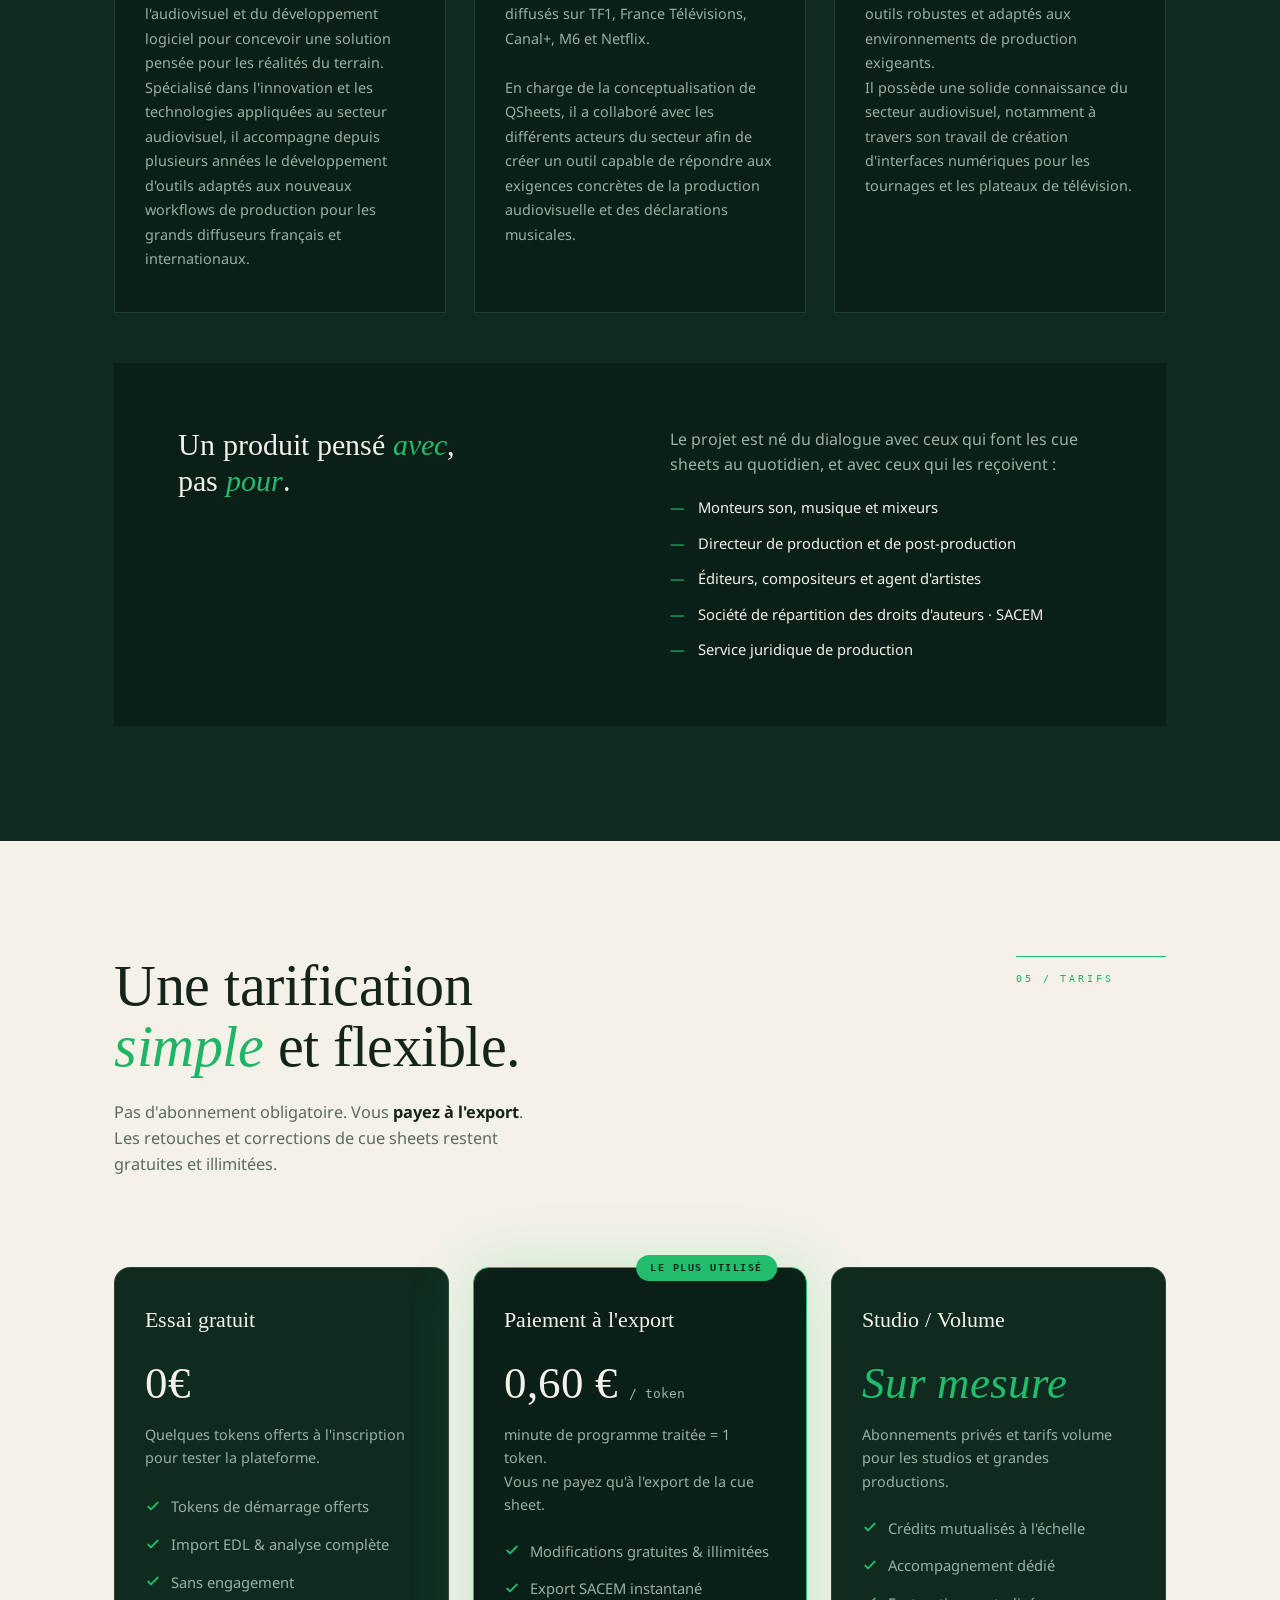
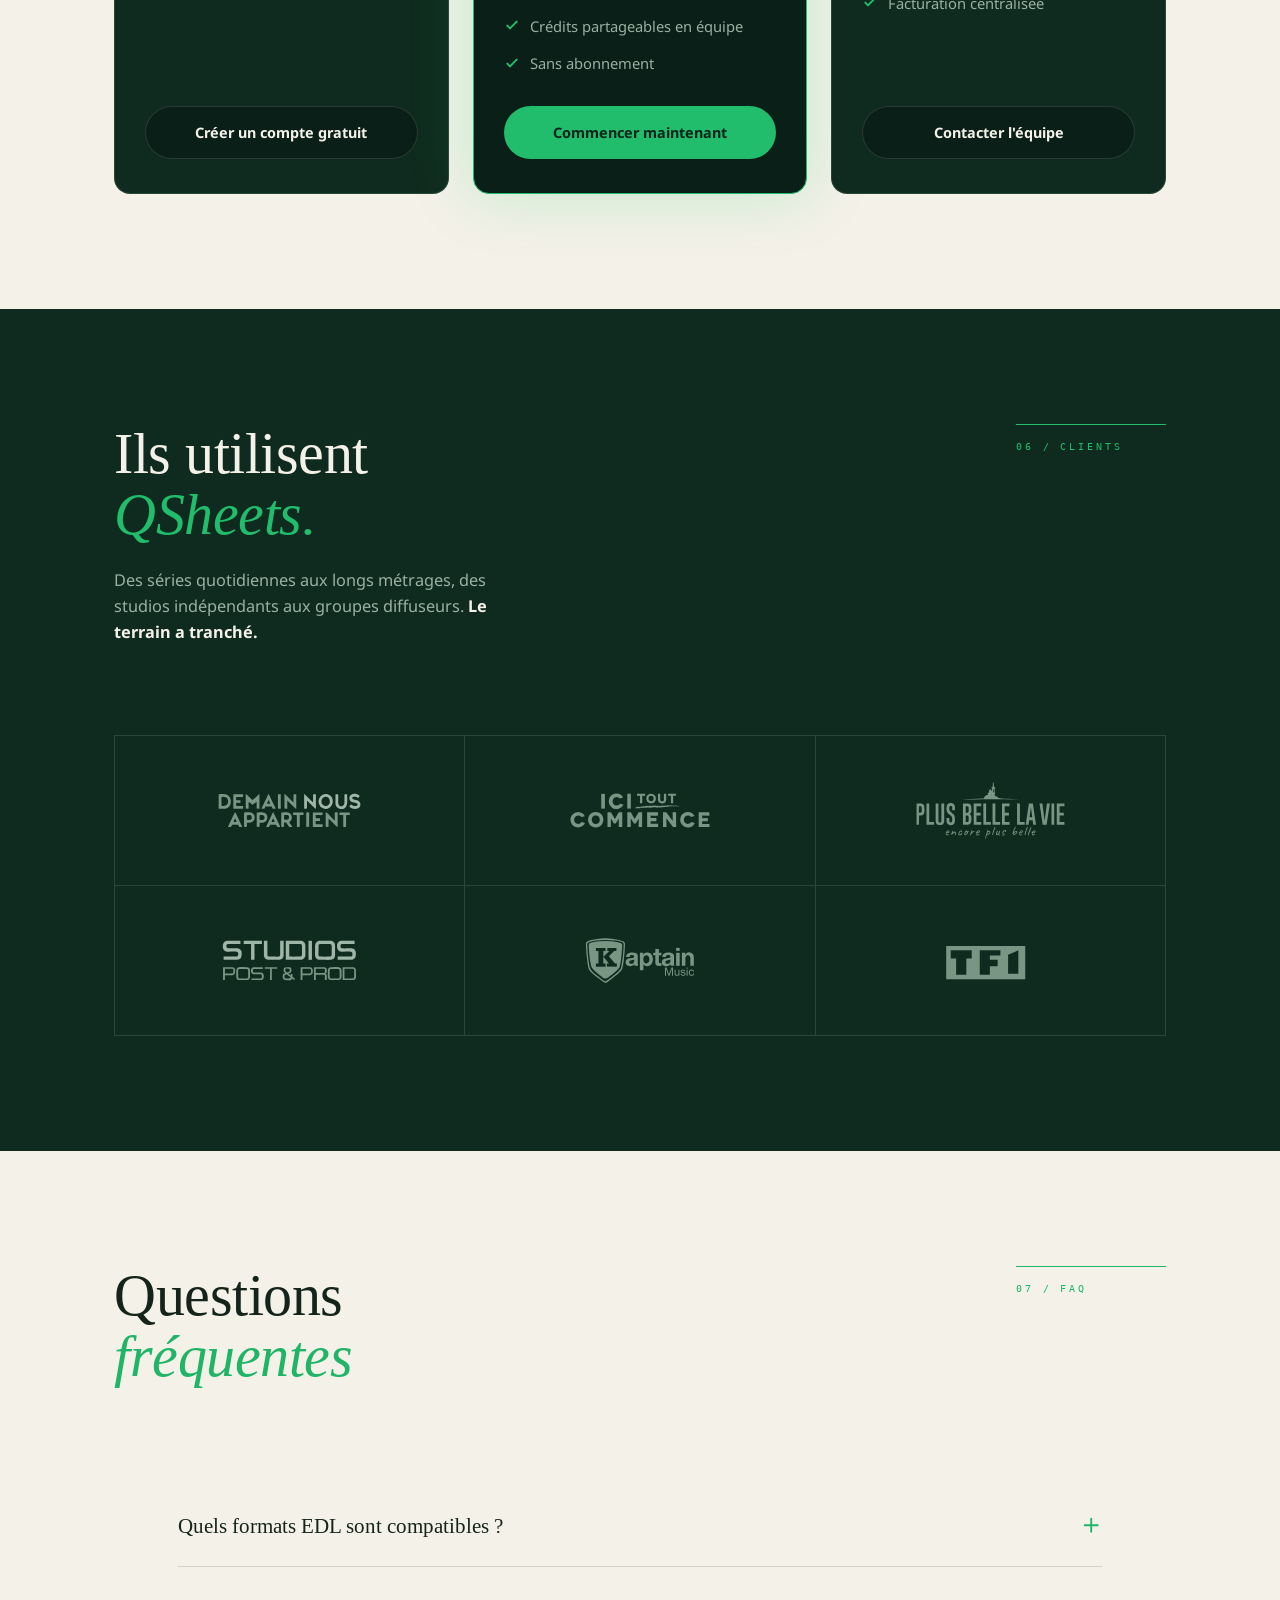
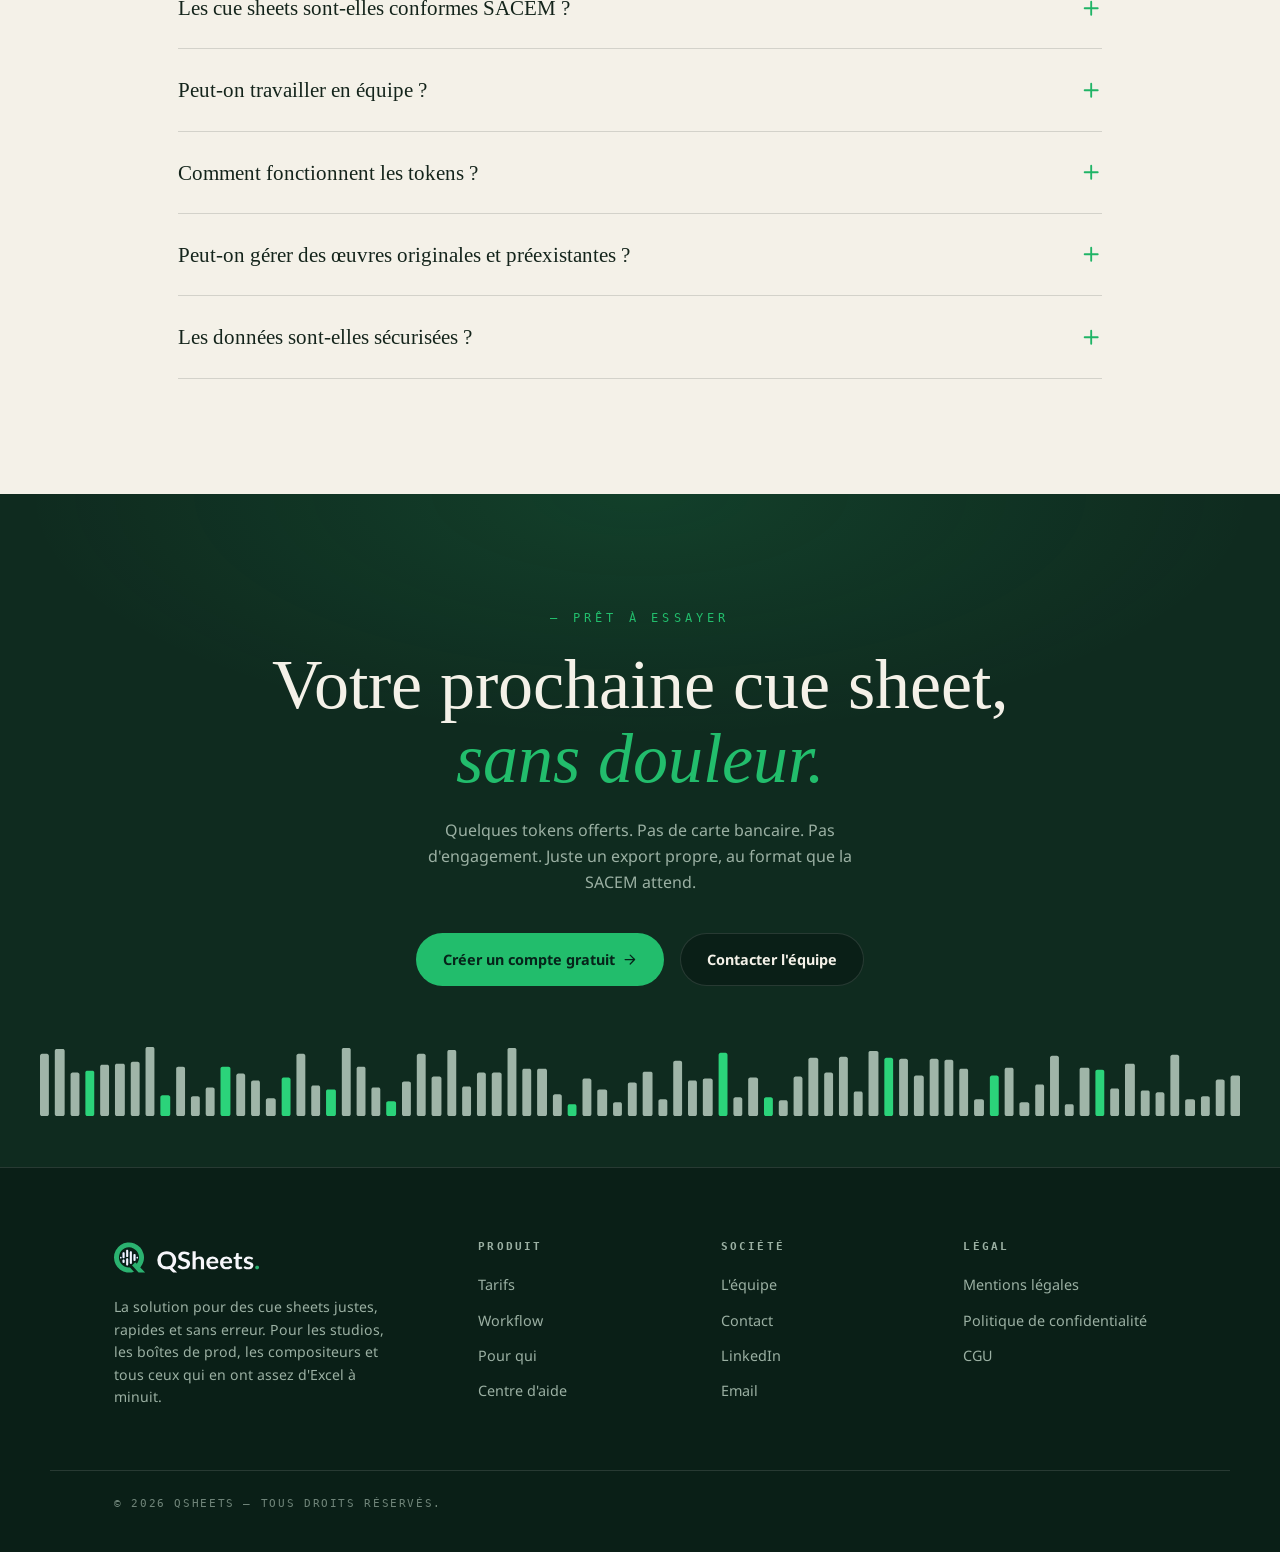
==== commit a9612a7c: "Add SVG files for partenaires and hourglass - Created new SVG file for partenaire_1.svg with unique " ====
--- a/index.html
+++ b/index.html
@@ -12,7 +12,7 @@
   <!-- ===================== NAV ===================== -->
   <header class="nav" id="nav">
     <div class="container nav__inner">
-      <a href="#hero" class="brand">QSheets<span>.</span></a>
+      <a href="#hero" class="brand"><img src="img/logo_header.svg" alt="QSheets" class="brand__logo" /></a>
       <nav class="nav__links" id="navLinks">
         <a href="#pourquoi">Solution</a>
         <a href="#workflow">Workflow</a>
@@ -63,7 +63,10 @@
     <div class="container">
       <p class="eyebrow eyebrow--center">— Ils nous accompagnent</p>
       <div class="hero__logos">
-        <span>socam</span><span>CNC</span><span>TF1</span><span>Xilam</span><span>SACEM</span>
+        <img src="img/partenaire_1.svg" alt="Partenaire" />
+        <img src="img/partenaire_2.svg" alt="Partenaire" />
+        <img src="img/partenaire_3.svg" alt="Partenaire" />
+        <img src="img/partenaire_4.svg" alt="Partenaire" />
       </div>
     </div>
   </section>
@@ -86,7 +89,7 @@
           <div class="compare__top">
             <h3 class="compare__title">Sans <em>Qsheets</em>.</h3>
             <p class="compare__metric">1 à 3<em>h</em>
-              <span class="icn"><svg viewBox="0 0 24 24" fill="none" stroke="currentColor" stroke-width="1.6" stroke-linecap="round" stroke-linejoin="round" aria-hidden="true"><path d="M6 2h12M6 22h12M8 2v4l4 4 4-4V2M8 22v-4l4-4 4 4v4z"/></svg></span>
+              <span class="icn"><img src="img/sablier.svg" alt="" /></span>
             </p>
             <p class="compare__unit">PAR PROGRAMME</p>
           </div>
@@ -103,7 +106,7 @@
           <div class="compare__top">
             <h3 class="compare__title">Avec <em>Qsheets</em>.</h3>
             <p class="compare__metric">1 à 5<em>min</em>
-              <span class="icn"><svg viewBox="0 0 24 24" fill="currentColor" aria-hidden="true"><path d="M13 2L4 14h6l-1 8 9-12h-6z"/></svg></span>
+              <span class="icn"><img src="img/chronometre.svg" alt="" /></span>
             </p>
             <p class="compare__unit">PAR PROGRAMME</p>
           </div>
@@ -332,12 +335,12 @@
       </div>
 
       <div class="clients">
-        <div class="client">Demain nous appartient</div>
-        <div class="client">Ici tout commence</div>
-        <div class="client">Plus belle la vie</div>
-        <div class="client">Studios Post &amp; Prod</div>
-        <div class="client">Kaptain Music</div>
-        <div class="client">TF1</div>
+        <div class="client"><img src="img/logo_1.svg" alt="Demain nous appartient" /></div>
+        <div class="client"><img src="img/logo_2.svg" alt="Ici tout commence" /></div>
+        <div class="client"><img src="img/logo_3.svg" alt="Plus belle la vie" /></div>
+        <div class="client"><img src="img/logo_4.svg" alt="Studios Post & Prod" /></div>
+        <div class="client"><img src="img/logo_5.svg" alt="Kaptain Music" /></div>
+        <div class="client"><img src="img/logo_6.svg" alt="TF1" /></div>
       </div>
     </div>
   </section>
@@ -412,7 +415,7 @@
         </a>
         <a href="#" class="btn btn--tonal">Contacter l'équipe</a>
       </div>
-      <div class="waveform waveform--wide" data-waveform="80"></div>
+      <img src="img/bar_son.svg" alt="" class="cta__wave" />
     </div>
   </section>
 
@@ -420,9 +423,7 @@
   <footer class="footer section--dark">
     <div class="container footer__inner">
       <div class="footer__brand">
-        <a href="#hero" class="brand brand--footer">
-          <svg class="brand__mark" viewBox="0 0 24 24" fill="none" stroke="currentColor" stroke-width="2" aria-hidden="true"><circle cx="10" cy="10" r="7"/><path d="M15 15l6 6" stroke-linecap="round"/></svg>
-          QSheets<span>.</span></a>
+        <a href="#hero" class="brand brand--footer"><img src="img/logo_footer.svg" alt="QSheets" class="brand__logo brand__logo--footer" /></a>
         <p>La solution pour des cue sheets justes, rapides et sans erreur. Pour les
           studios, les boîtes de prod, les compositeurs et tous ceux qui en ont assez
           d'Excel à minuit.</p>
--- a/style.css
+++ b/style.css
@@ -359,9 +359,19 @@
   font-size: 1.3rem;
   font-weight: 600;
   color: var(--light);
+  display: inline-flex;
+  align-items: center;
 }
 .brand span {
   color: var(--green);
+}
+.brand__logo {
+  height: 32px;
+  width: auto;
+  display: block;
+}
+.brand__logo--footer {
+  height: 40px;
 }
 .nav__links {
   display: flex;
@@ -478,7 +488,27 @@
 }
 .logos-bar {
   background: var(--dark-2);
-  padding-block: 40px;
+  padding-block: 60px;
+  position: relative;
+}
+/* Fondu sombre sur les deux bords */
+.logos-bar::before,
+.logos-bar::after {
+  content: "";
+  position: absolute;
+  top: 0;
+  bottom: 0;
+  width: clamp(70px, 14vw, 220px);
+  z-index: 2;
+  pointer-events: none;
+}
+.logos-bar::before {
+  left: 0;
+  background: linear-gradient(to right, var(--dark-2), transparent);
+}
+.logos-bar::after {
+  right: 0;
+  background: linear-gradient(to left, var(--dark-2), transparent);
 }
 .hero__logos {
   display: flex;
@@ -494,6 +524,11 @@
   font-size: 1.4rem;
   letter-spacing: 1px;
   color: var(--light);
+}
+.hero__logos img {
+  height: 67px;
+  width: auto;
+  object-fit: contain;
 }
 
 /* ---------- waveform ---------- */
@@ -519,6 +554,18 @@
   margin-top: 60px;
   gap: 5px;
 }
+.cta__wave {
+  display: block;
+  width: 100%;
+  max-width: 1000px;
+  height: auto;
+  margin-top: 60px;
+}
+@media (min-width: 981px) {
+  .cta__wave {
+    transform: scale(1.2);
+  }
+}
 
 /* ============================================================
    01 — COMPARE
@@ -547,7 +594,7 @@
 .compare__title {
   font-family: var(--serif);
   font-weight: 500;
-  font-size: 1.9rem;
+  font-size: 2.3rem;
 }
 .compare__title em {
   color: var(--green-soft);
@@ -572,9 +619,10 @@
   display: inline-flex;
   align-items: center;
 }
-.compare__metric .icn svg {
-  width: 2rem;
-  height: 2rem;
+.compare__metric .icn svg,
+.compare__metric .icn img {
+  width: 5rem;
+  height: 5rem;
 }
 .compare__card--good .compare__metric .icn,
 .compare__card--good .compare__metric {
@@ -915,6 +963,13 @@
 .client:hover {
   opacity: 1;
 }
+.client img {
+  max-width: 170px;
+  max-height: 64px;
+  width: auto;
+  height: auto;
+  object-fit: contain;
+}
 
 /* ============================================================
    07 — FAQ
@@ -976,6 +1031,7 @@
       transparent 60%
     ),
     var(--dark);
+  padding-bottom: 50px;
 }
 .cta__inner {
   display: flex;
@@ -1010,6 +1066,7 @@
 .footer {
   padding-block: 70px 40px;
   border-top: 1px solid var(--line-dark);
+  background: var(--dark-2);
 }
 .footer__inner {
   display: grid;
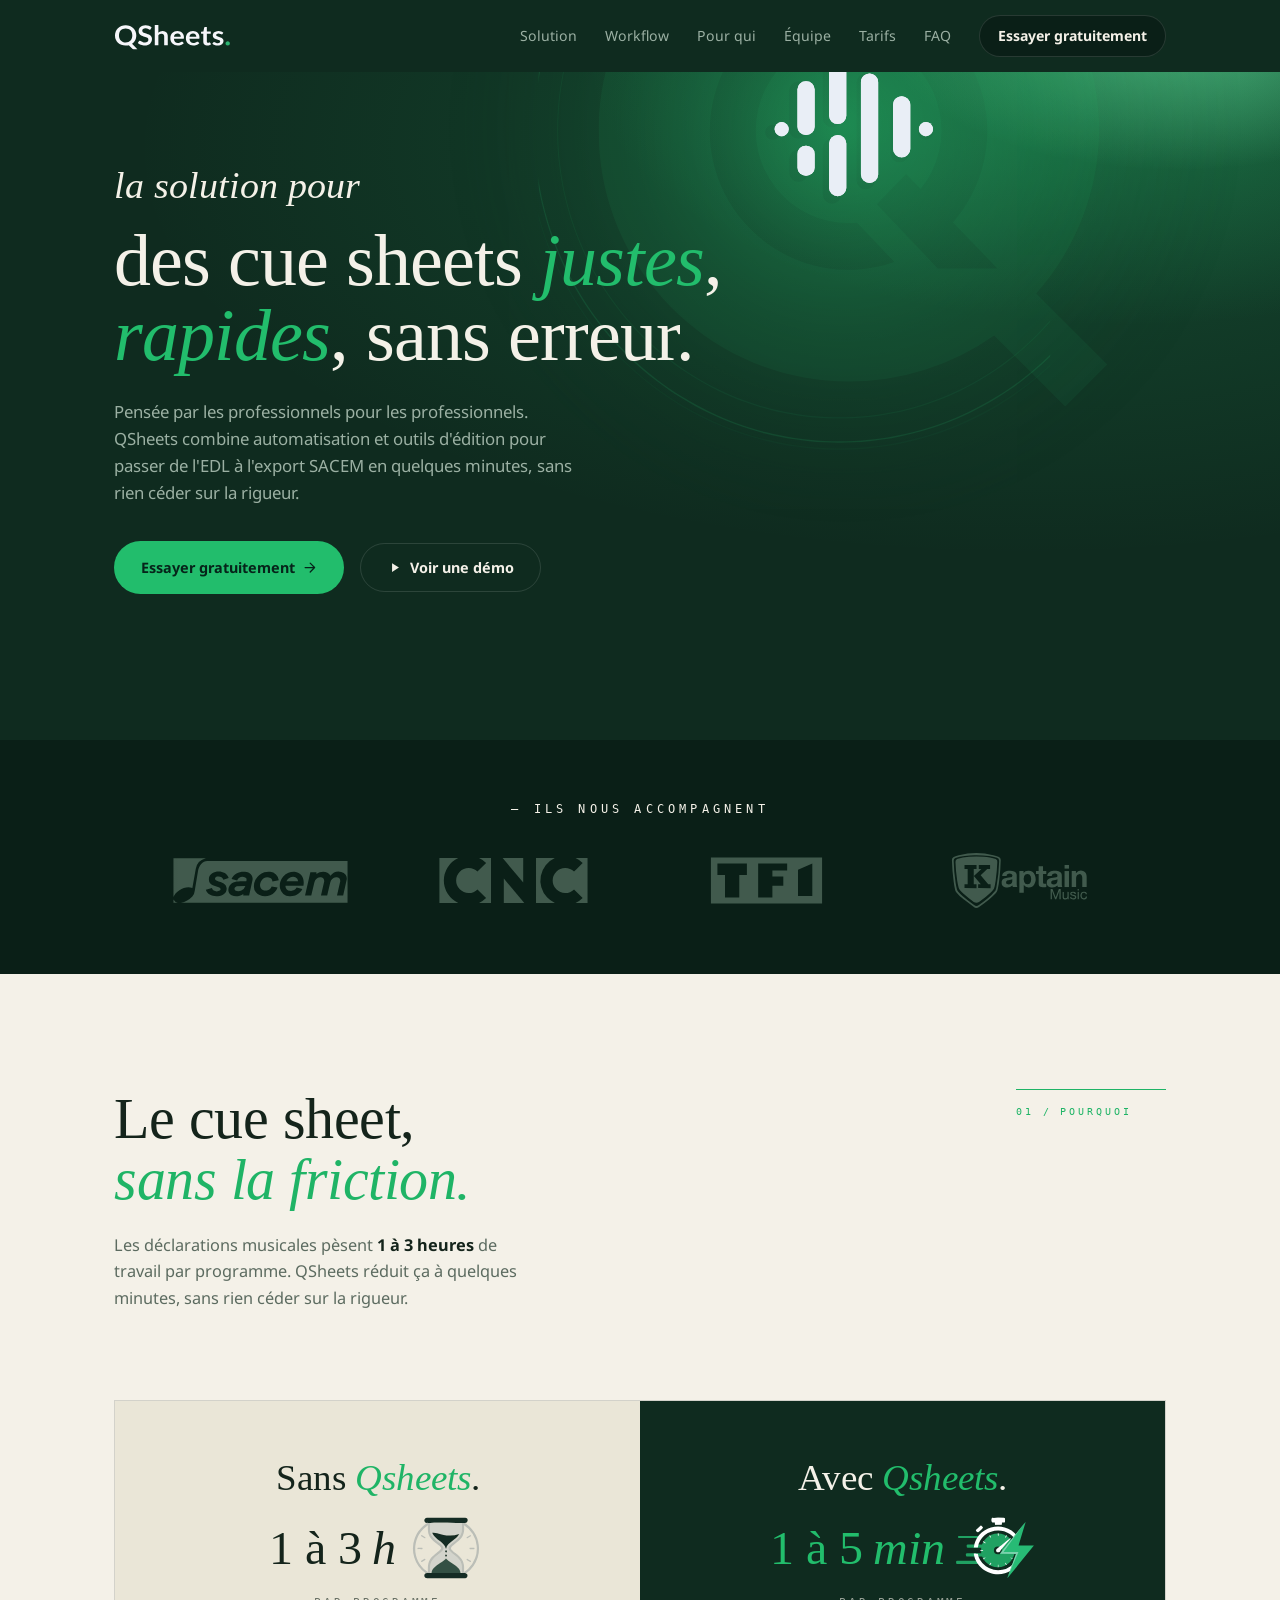
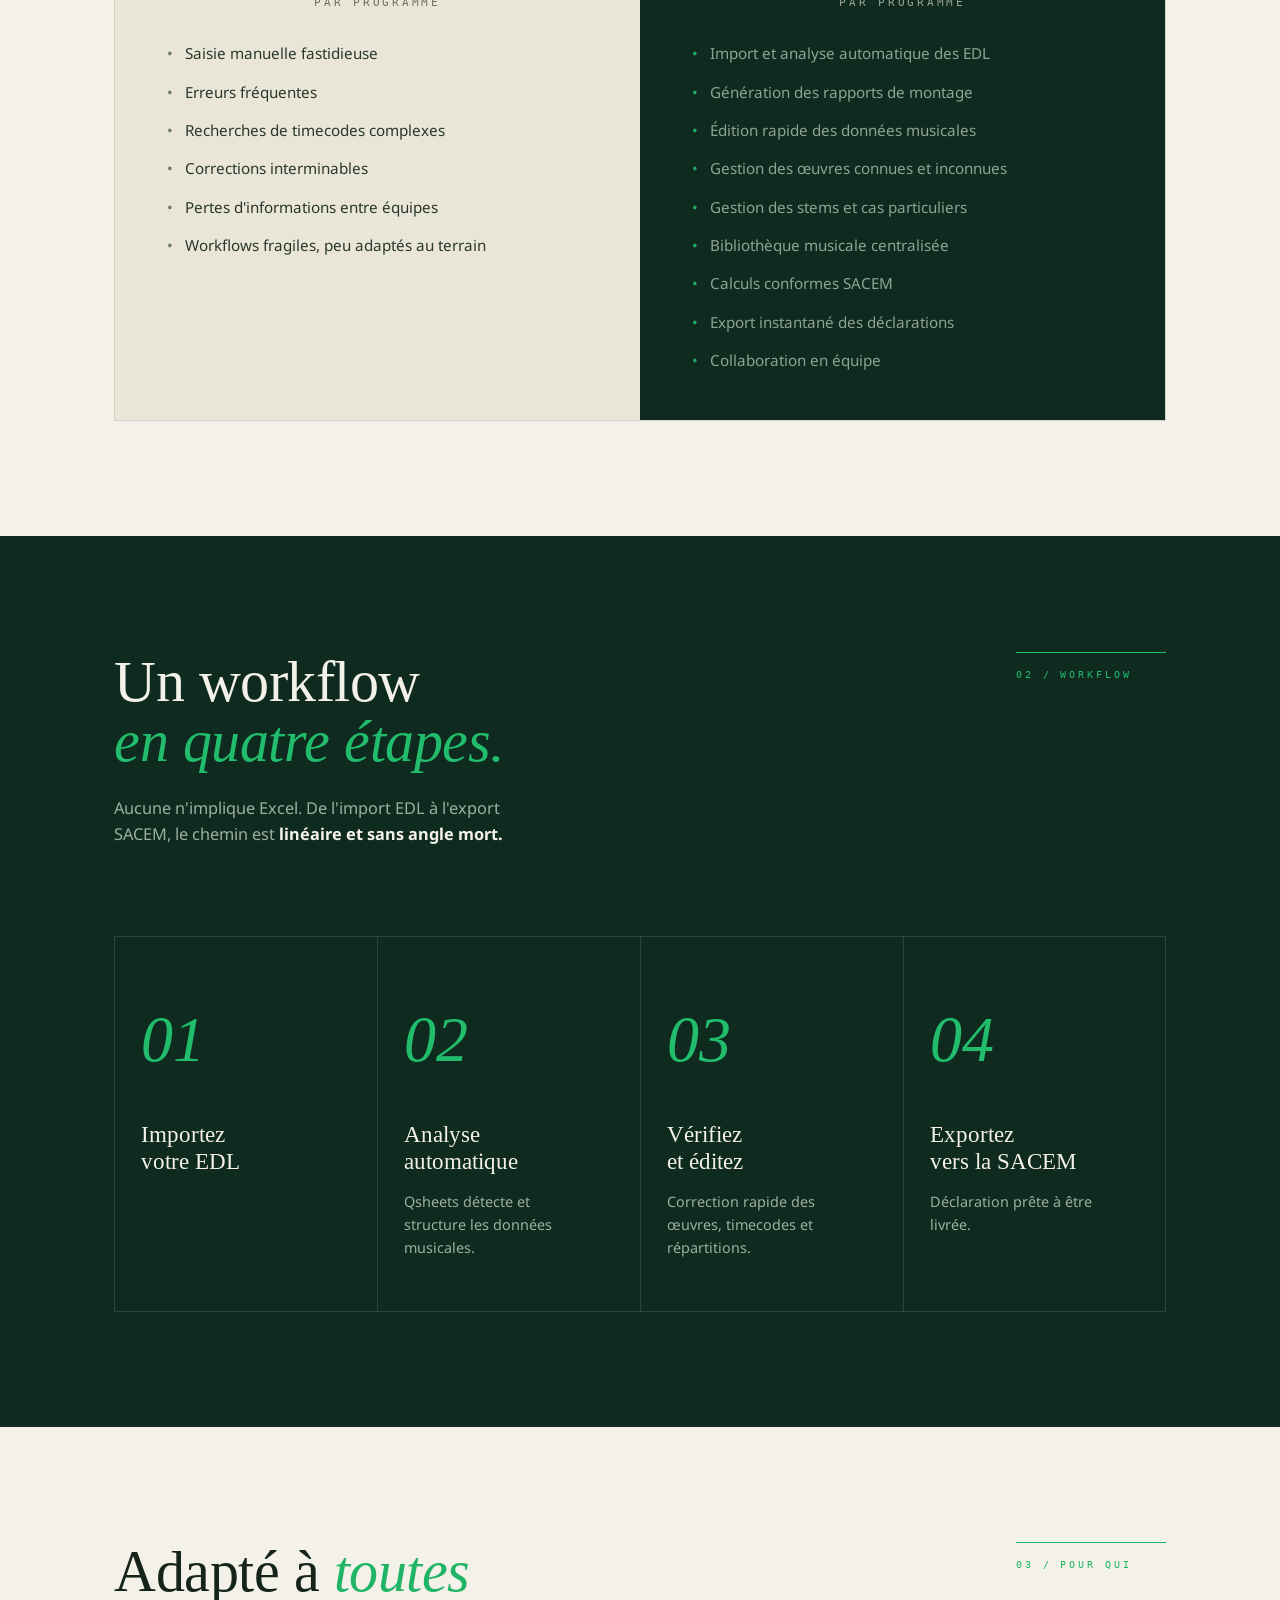
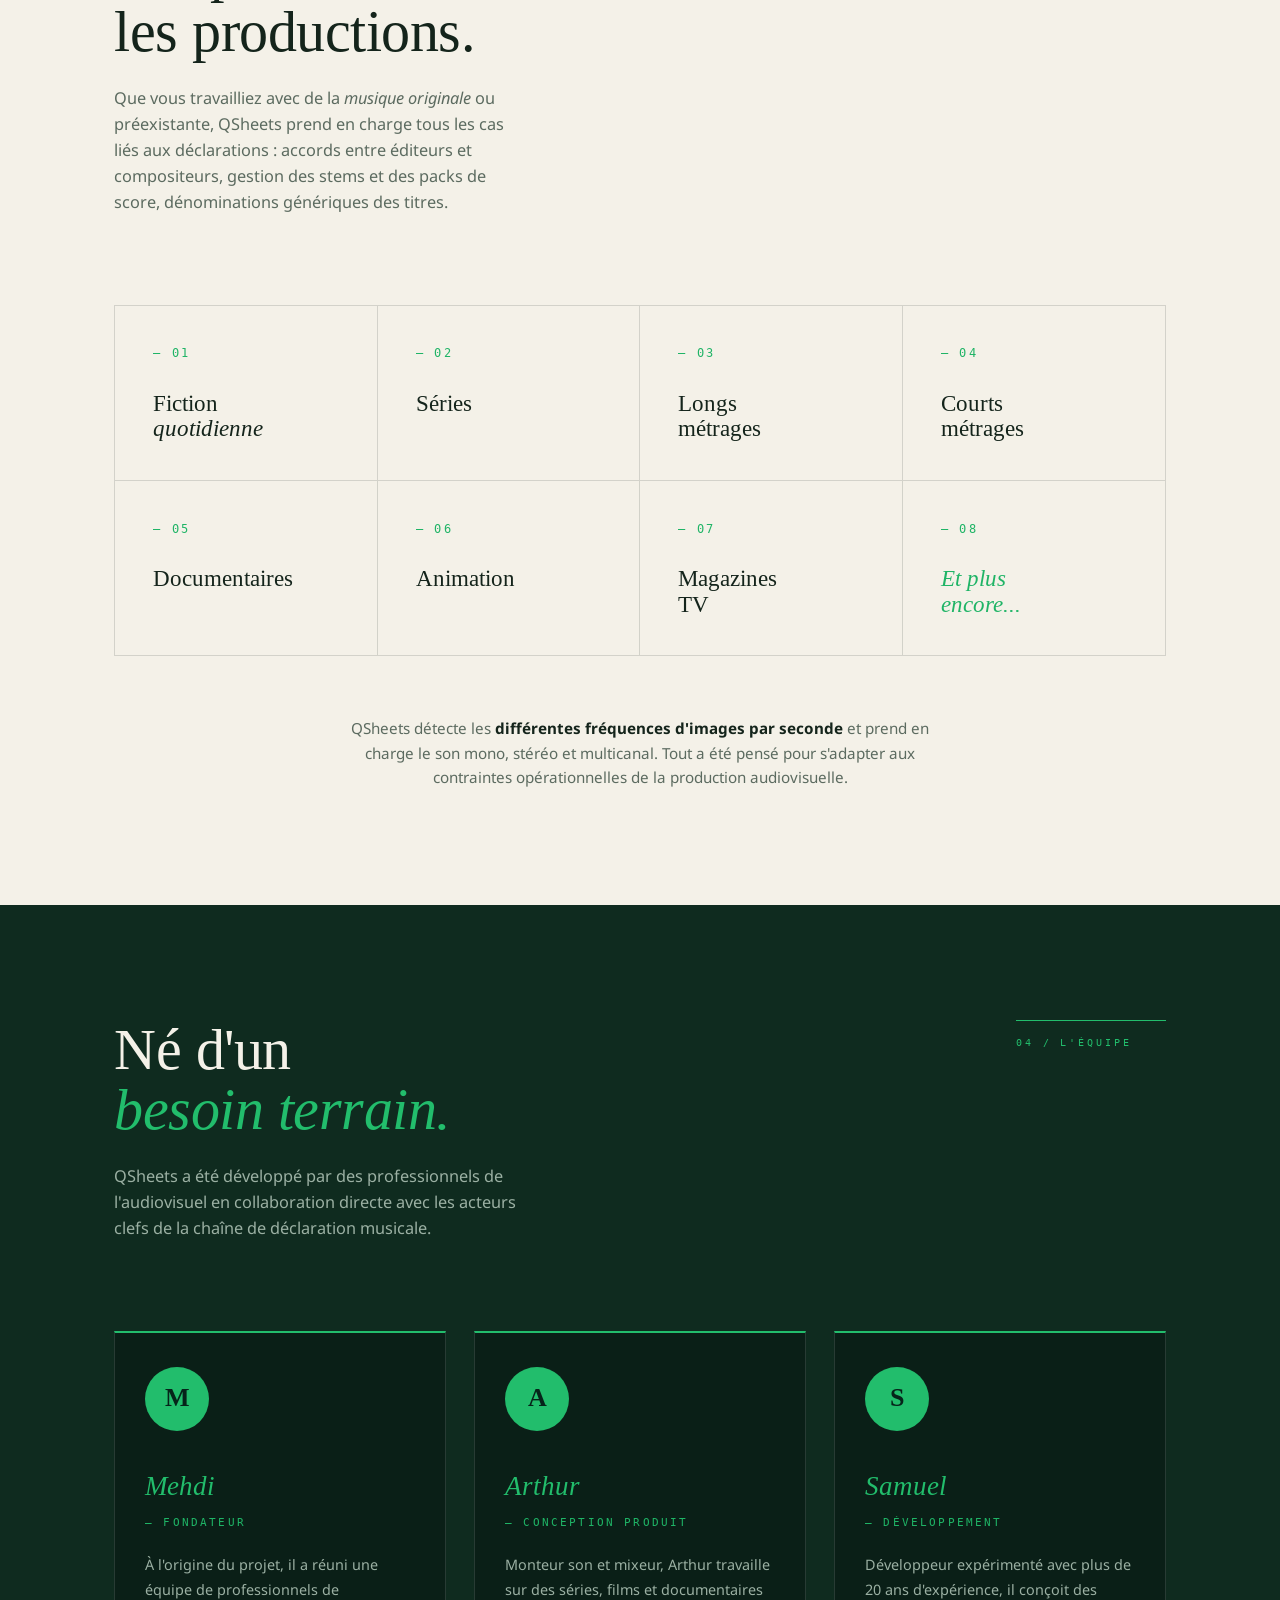
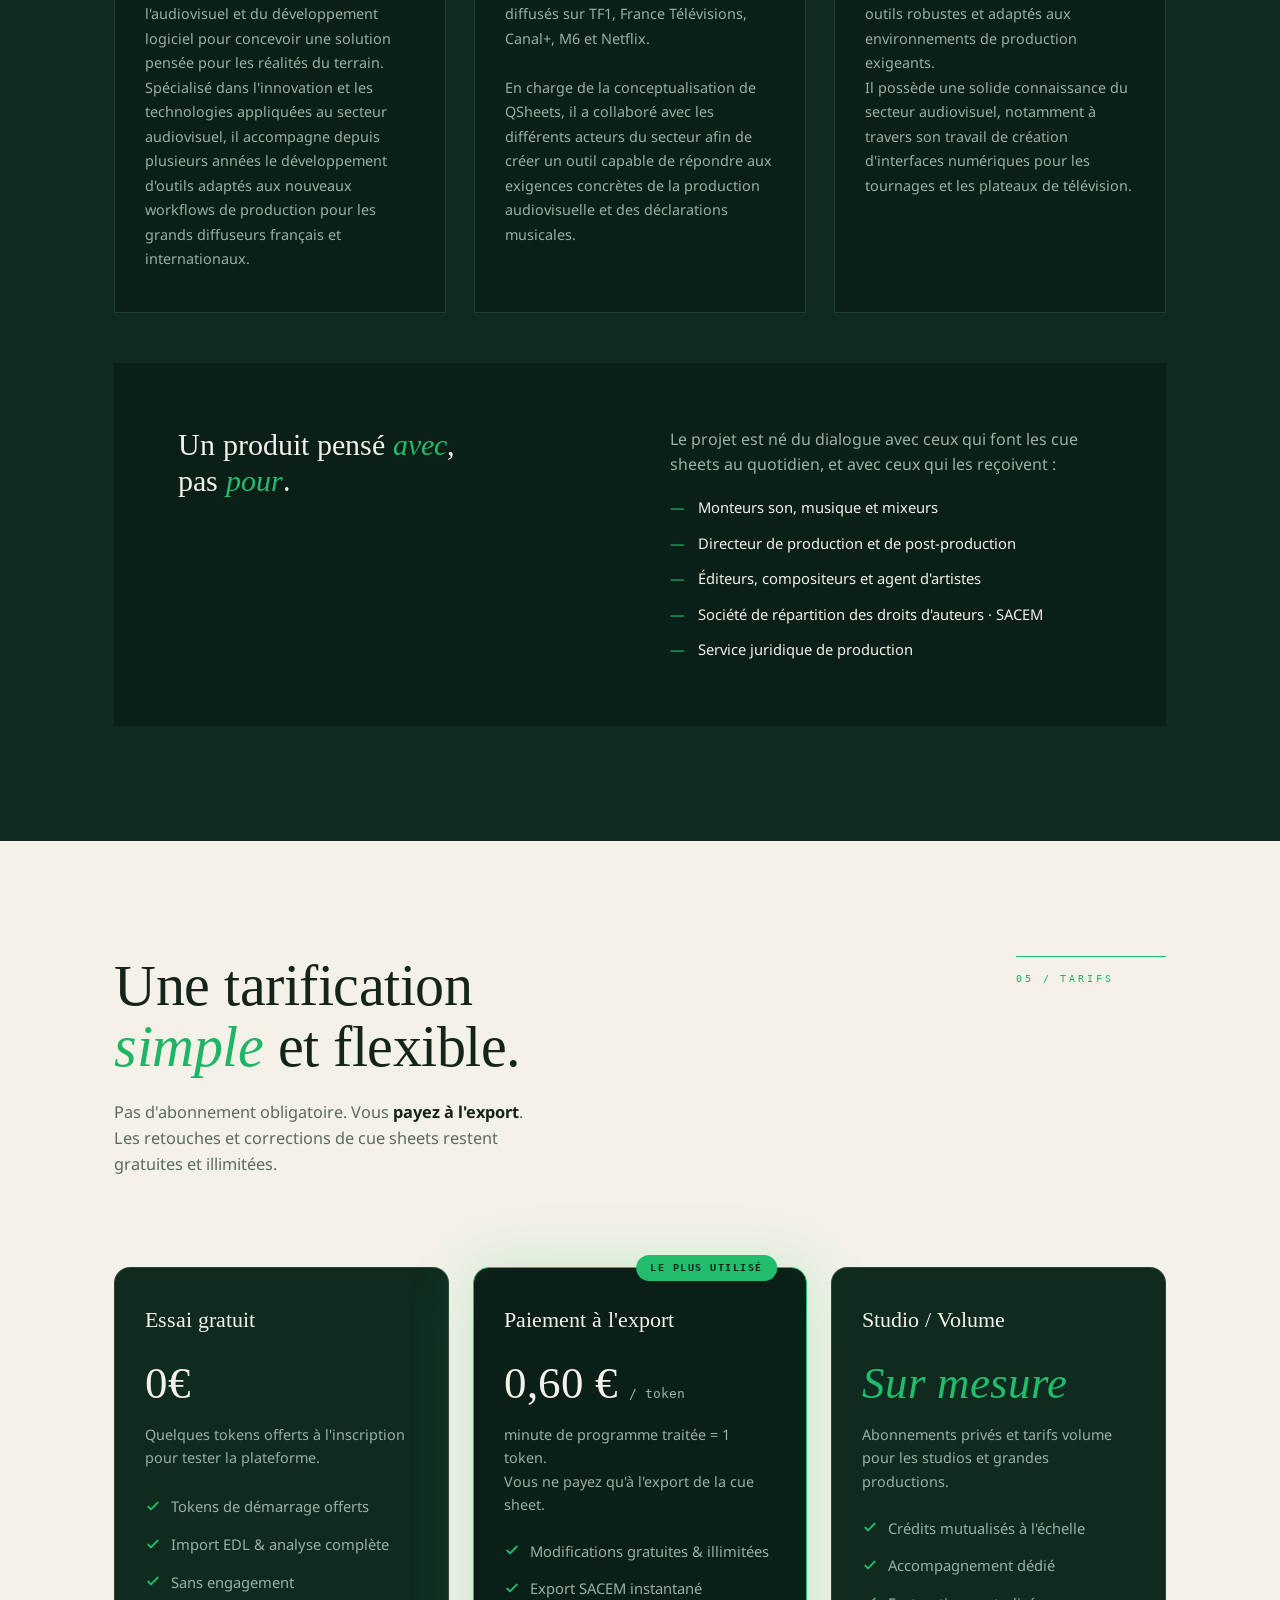
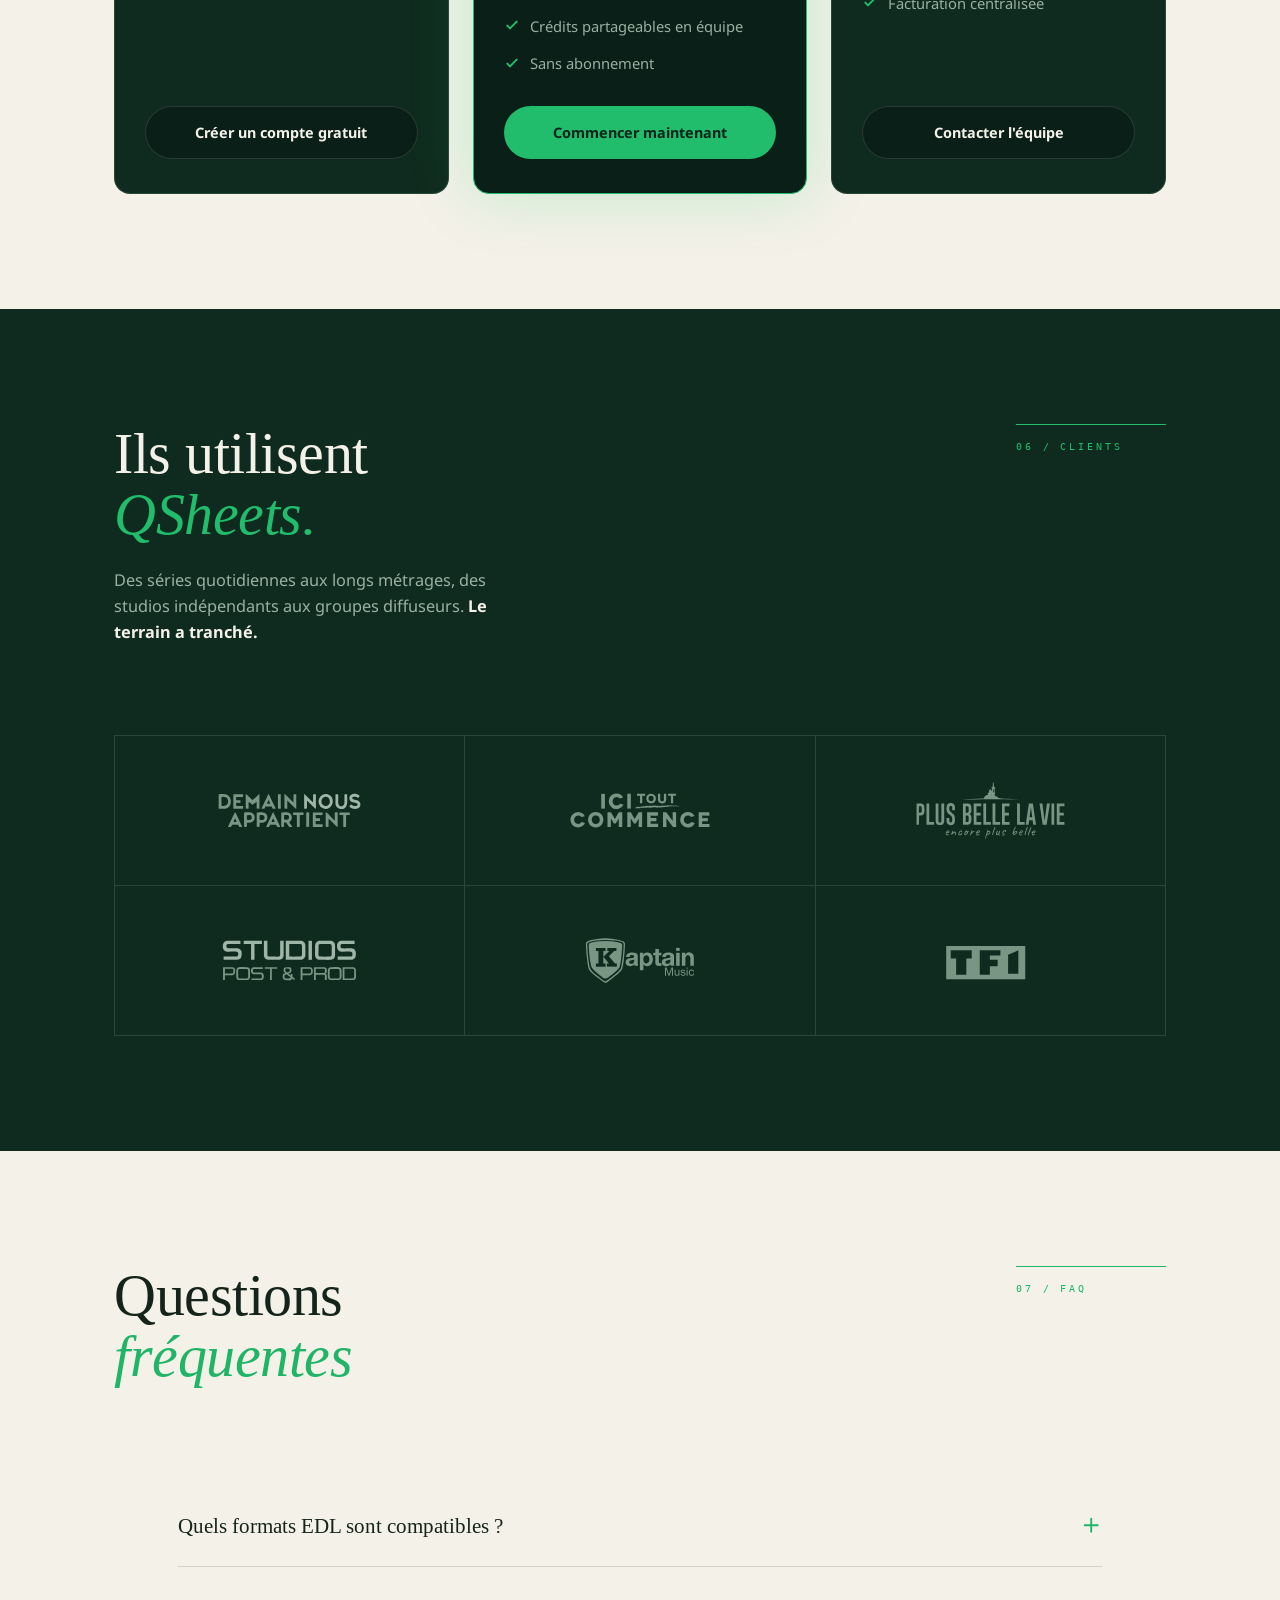
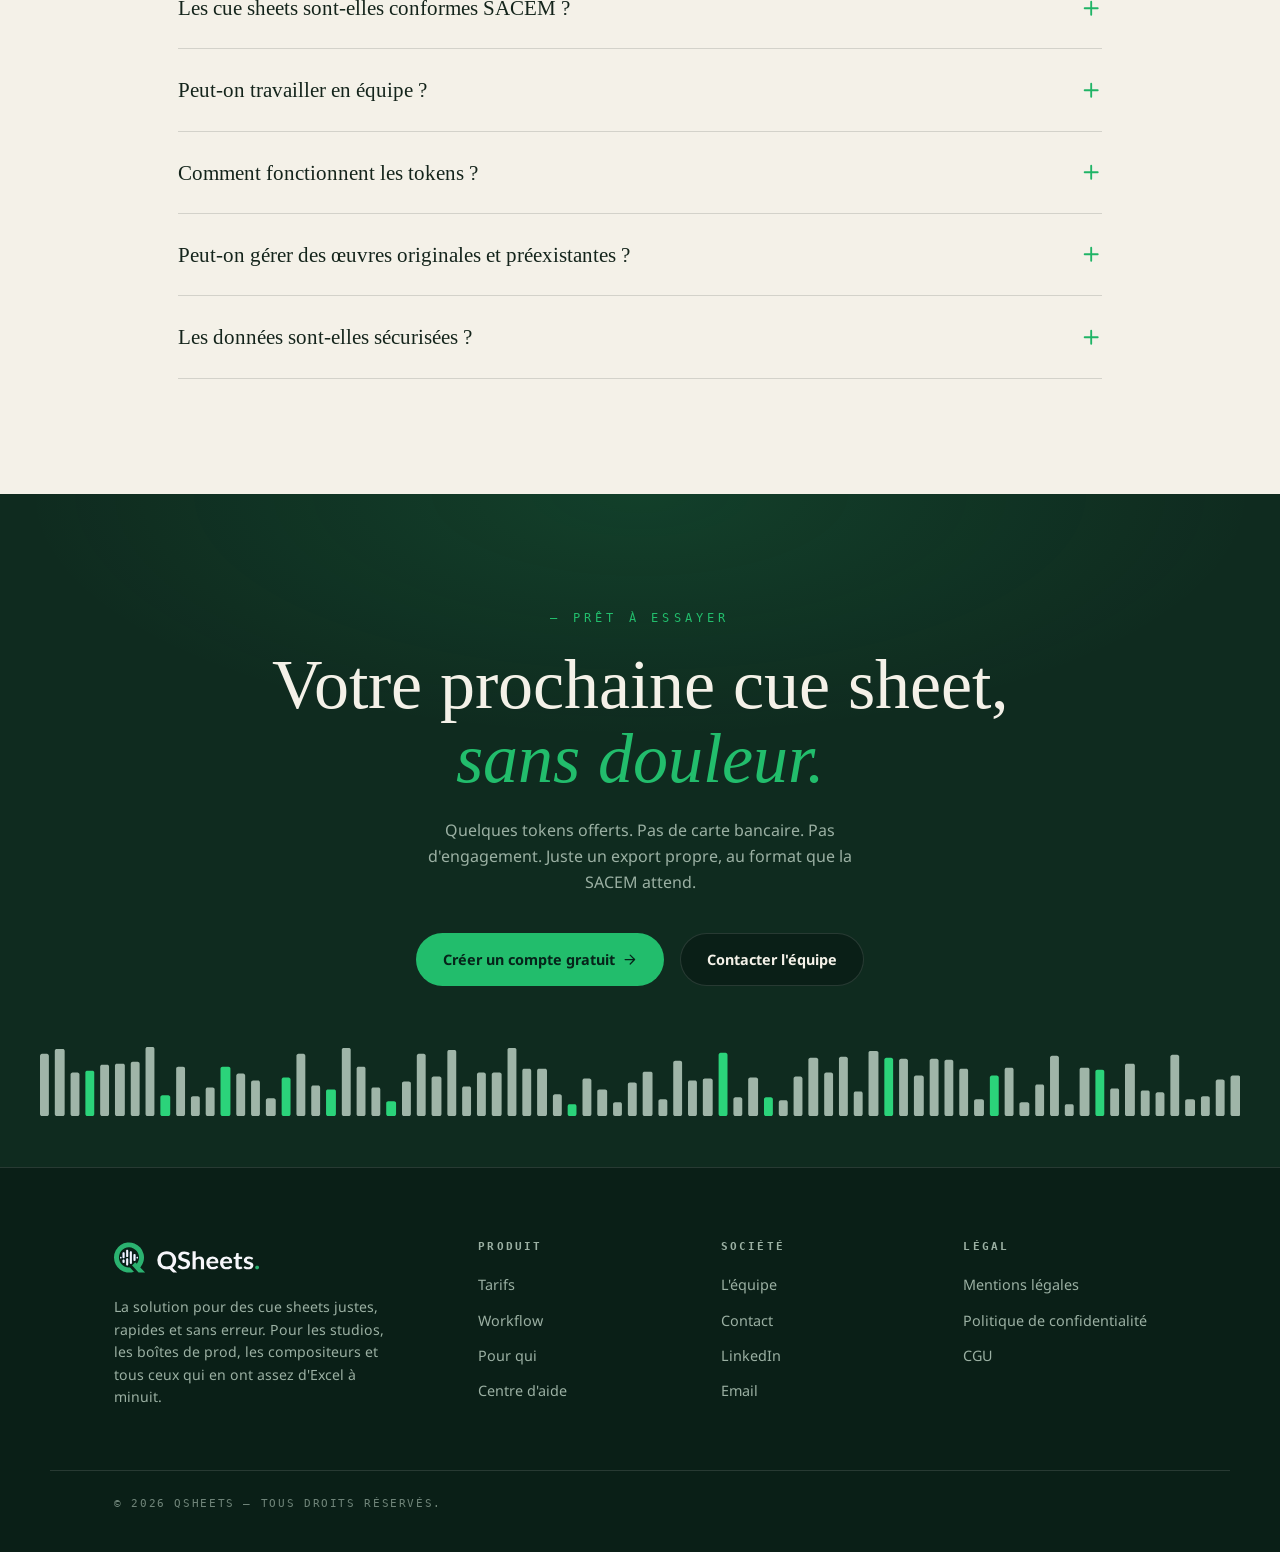
==== commit 304eb4cd: "Implement lightbox demo feature and update page structure with new links" ====
--- a/index.html
+++ b/index.html
@@ -38,7 +38,7 @@
           <em>rapides</em>, sans erreur.
         </h1>
         <p class="hero__sub">
-          Pensé par les professionnels pour les professionnels. QSheets combine
+          Pensée par les professionnels pour les professionnels. QSheets combine
           automatisation et outils d'édition pour passer de l'EDL à l'export
           SACEM en quelques minutes, sans rien céder sur la rigueur.
         </p>
@@ -46,10 +46,10 @@
           <a href="#cta" class="btn btn--primary">Essayer gratuitement
             <svg class="ico" viewBox="0 0 24 24" fill="none" stroke="currentColor" stroke-width="2" stroke-linecap="round" stroke-linejoin="round" aria-hidden="true"><path d="M5 12h14M13 5l7 7-7 7"/></svg>
           </a>
-          <a href="#workflow" class="btn btn--outline">
+          <button type="button" class="btn btn--outline" data-demo aria-haspopup="dialog">
             <svg class="ico" viewBox="0 0 24 24" fill="currentColor" aria-hidden="true"><path d="M8 5v14l11-7z"/></svg>
             Voir une démo
-          </a>
+          </button>
         </div>
       </div>
       <div class="hero__visual">
@@ -444,15 +444,33 @@
       </div>
       <div class="footer__col">
         <h4>LÉGAL</h4>
-        <a href="#">Mentions légales</a>
-        <a href="#">Politique de confidentialité</a>
-        <a href="#">CGU</a>
+        <a href="page.html">Mentions légales</a>
+        <a href="page.html">Politique de confidentialité</a>
+        <a href="page.html">CGU</a>
       </div>
     </div>
     <div class="container footer__bottom">
       <p>© 2026 QSHEETS — TOUS DROITS RÉSERVÉS.</p>
     </div>
   </footer>
+
+  <!-- ===================== LIGHTBOX DÉMO ===================== -->
+  <div class="lightbox" id="demoLightbox" aria-hidden="true">
+    <div class="lightbox__backdrop" data-close></div>
+    <div class="lightbox__dialog" role="dialog" aria-modal="true" aria-label="Démo QSheets">
+      <button class="lightbox__close" type="button" data-close aria-label="Fermer">
+        <svg viewBox="0 0 24 24" fill="none" stroke="currentColor" stroke-width="2" stroke-linecap="round" aria-hidden="true"><path d="M6 6l12 12M18 6L6 18"/></svg>
+      </button>
+      <div class="lightbox__video">
+        <!-- ▼▼▼ REMPLACEZ la source par votre vidéo (mp4) ▼▼▼ -->
+        <video id="demoVideo" controls playsinline preload="none" poster="">
+          <source src="" type="video/mp4" />
+          Votre navigateur ne prend pas en charge la lecture vidéo.
+        </video>
+        <!-- ▲▲▲ Pour une vidéo YouTube/Vimeo : remplacez <video>…</video> par une <iframe> ▲▲▲ -->
+      </div>
+    </div>
+  </div>
 
   <script src="script.js"></script>
 </body>
--- a/style.css
+++ b/style.css
@@ -1122,6 +1122,140 @@
 }
 
 /* ============================================================
+   GABARIT PAGE (liens externes : titre + fil d'Ariane)
+   ============================================================ */
+.page-head {
+  padding-top: calc(72px + clamp(40px, 7vw, 80px));
+  padding-bottom: clamp(40px, 6vw, 70px);
+}
+.breadcrumb {
+  display: flex;
+  flex-wrap: wrap;
+  align-items: center;
+  gap: 10px;
+  font-family: var(--mono);
+  font-size: 0.72rem;
+  letter-spacing: 0.15em;
+  text-transform: uppercase;
+  color: var(--light-soft);
+  margin-bottom: 22px;
+}
+.breadcrumb a {
+  color: var(--green);
+}
+.breadcrumb a:hover {
+  text-decoration: underline;
+}
+.breadcrumb__sep {
+  opacity: 0.5;
+}
+.page-title {
+  font-family: var(--serif);
+  font-weight: 500;
+  font-size: clamp(2.2rem, 5vw, 3.6rem);
+  line-height: 1.05;
+  letter-spacing: -0.5px;
+}
+.page-content {
+  max-width: 760px;
+}
+.page-content p {
+  margin-bottom: 1.1em;
+  color: var(--ink-soft);
+}
+.page-content h2 {
+  font-family: var(--serif);
+  font-weight: 500;
+  font-size: 1.6rem;
+  margin: 1.6em 0 0.6em;
+  color: var(--ink);
+}
+
+/* ============================================================
+   LIGHTBOX DÉMO
+   ============================================================ */
+.lightbox {
+  position: fixed;
+  inset: 0;
+  z-index: 100;
+  display: none;
+  align-items: center;
+  justify-content: center;
+  padding: clamp(16px, 4vw, 56px);
+}
+.lightbox.open {
+  display: flex;
+}
+.lightbox__backdrop {
+  position: absolute;
+  inset: 0;
+  background: rgba(5, 15, 10, 0.82);
+  backdrop-filter: blur(5px);
+}
+.lightbox__dialog {
+  position: relative;
+  z-index: 1;
+  width: min(960px, 100%);
+  animation: lightbox-in 0.25s ease;
+}
+@keyframes lightbox-in {
+  from {
+    opacity: 0;
+    transform: scale(0.96) translateY(10px);
+  }
+}
+.lightbox__video {
+  position: relative;
+  aspect-ratio: 16 / 9;
+  background: #000;
+  border-radius: 12px;
+  overflow: hidden;
+  box-shadow: 0 30px 90px rgba(0, 0, 0, 0.55);
+}
+.lightbox__video video,
+.lightbox__video iframe {
+  position: absolute;
+  inset: 0;
+  width: 100%;
+  height: 100%;
+  border: 0;
+  display: block;
+}
+.lightbox__close {
+  position: absolute;
+  top: -46px;
+  right: 0;
+  width: 38px;
+  height: 38px;
+  display: inline-grid;
+  place-items: center;
+  background: transparent;
+  border: 1px solid var(--line-dark);
+  border-radius: 50%;
+  color: var(--light);
+  cursor: pointer;
+  transition:
+    background 0.2s ease,
+    transform 0.2s ease;
+}
+.lightbox__close svg {
+  width: 18px;
+  height: 18px;
+}
+.lightbox__close:hover {
+  background: rgba(255, 255, 255, 0.1);
+  transform: rotate(90deg);
+}
+@media (max-width: 560px) {
+  .lightbox__close {
+    top: 8px;
+    right: 8px;
+    background: rgba(0, 0, 0, 0.5);
+    border-color: transparent;
+  }
+}
+
+/* ============================================================
    RESPONSIVE
    ============================================================ */
 @media (max-width: 980px) {
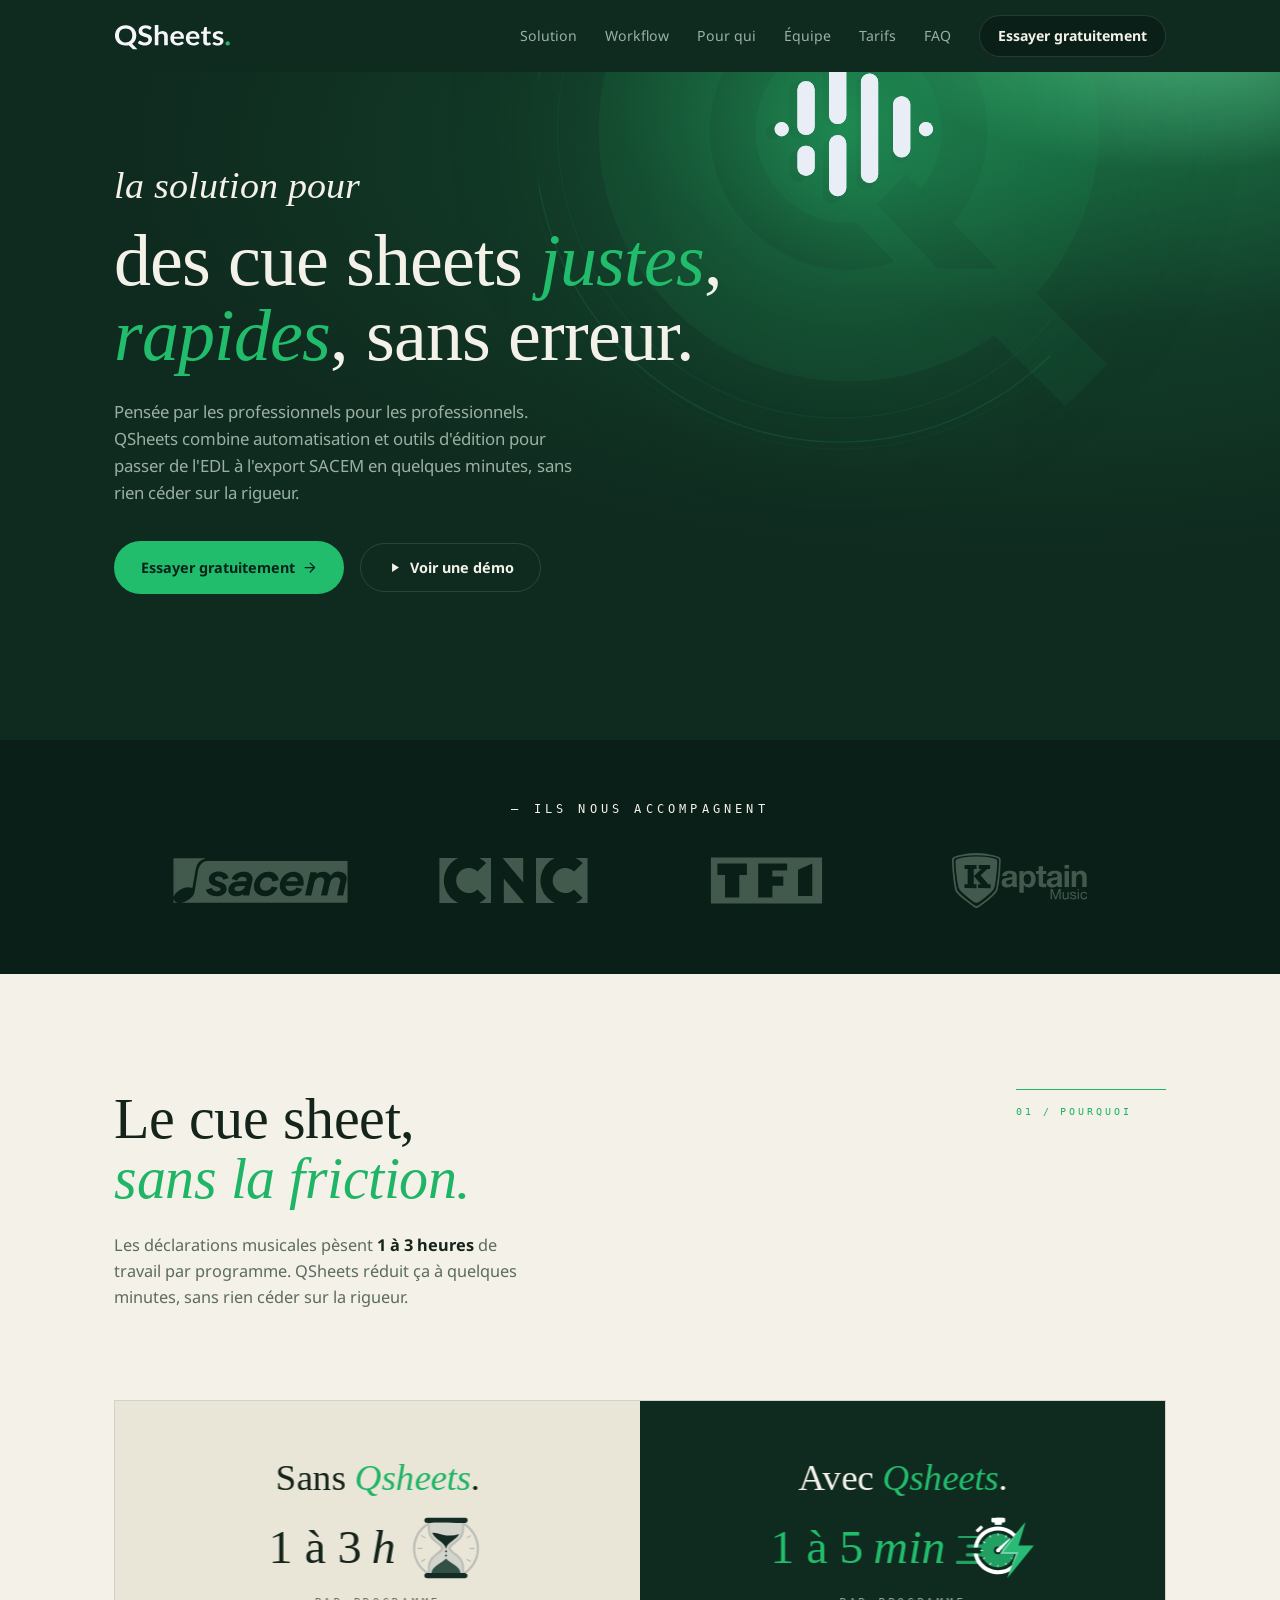
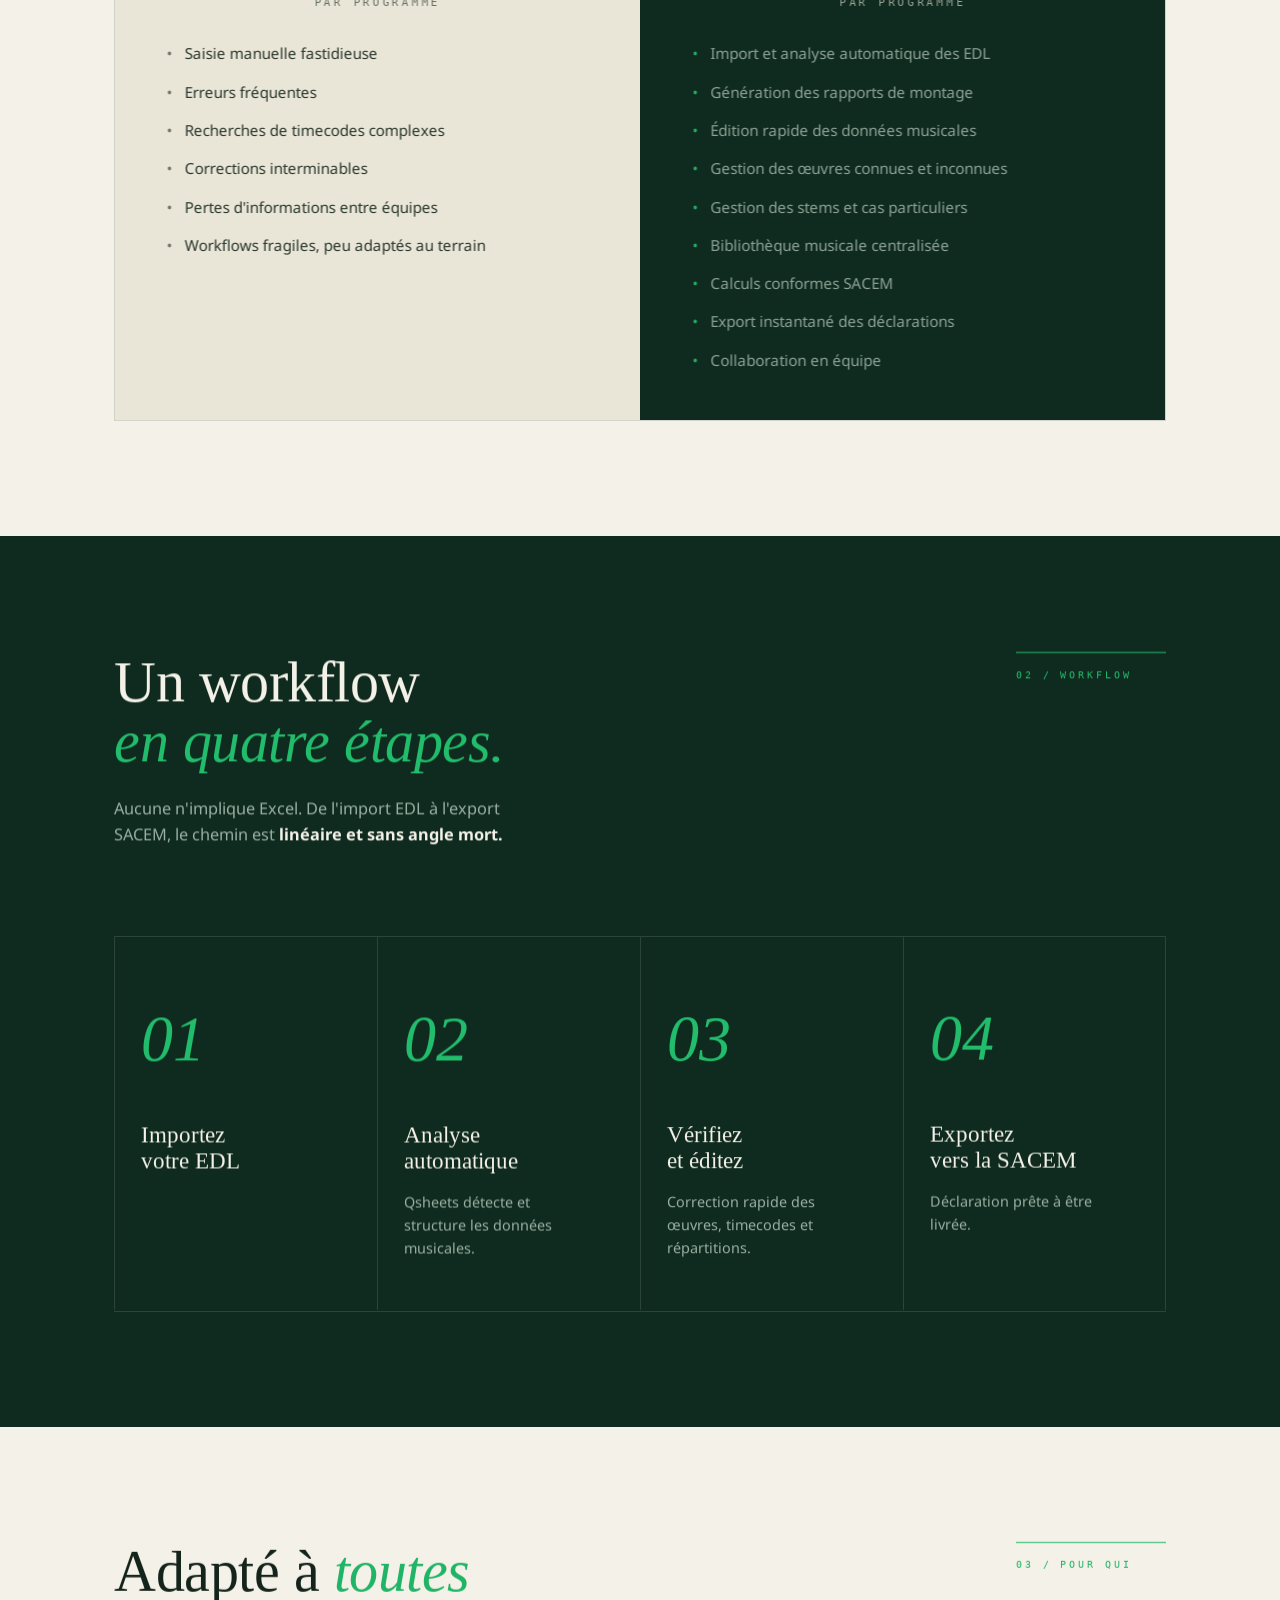
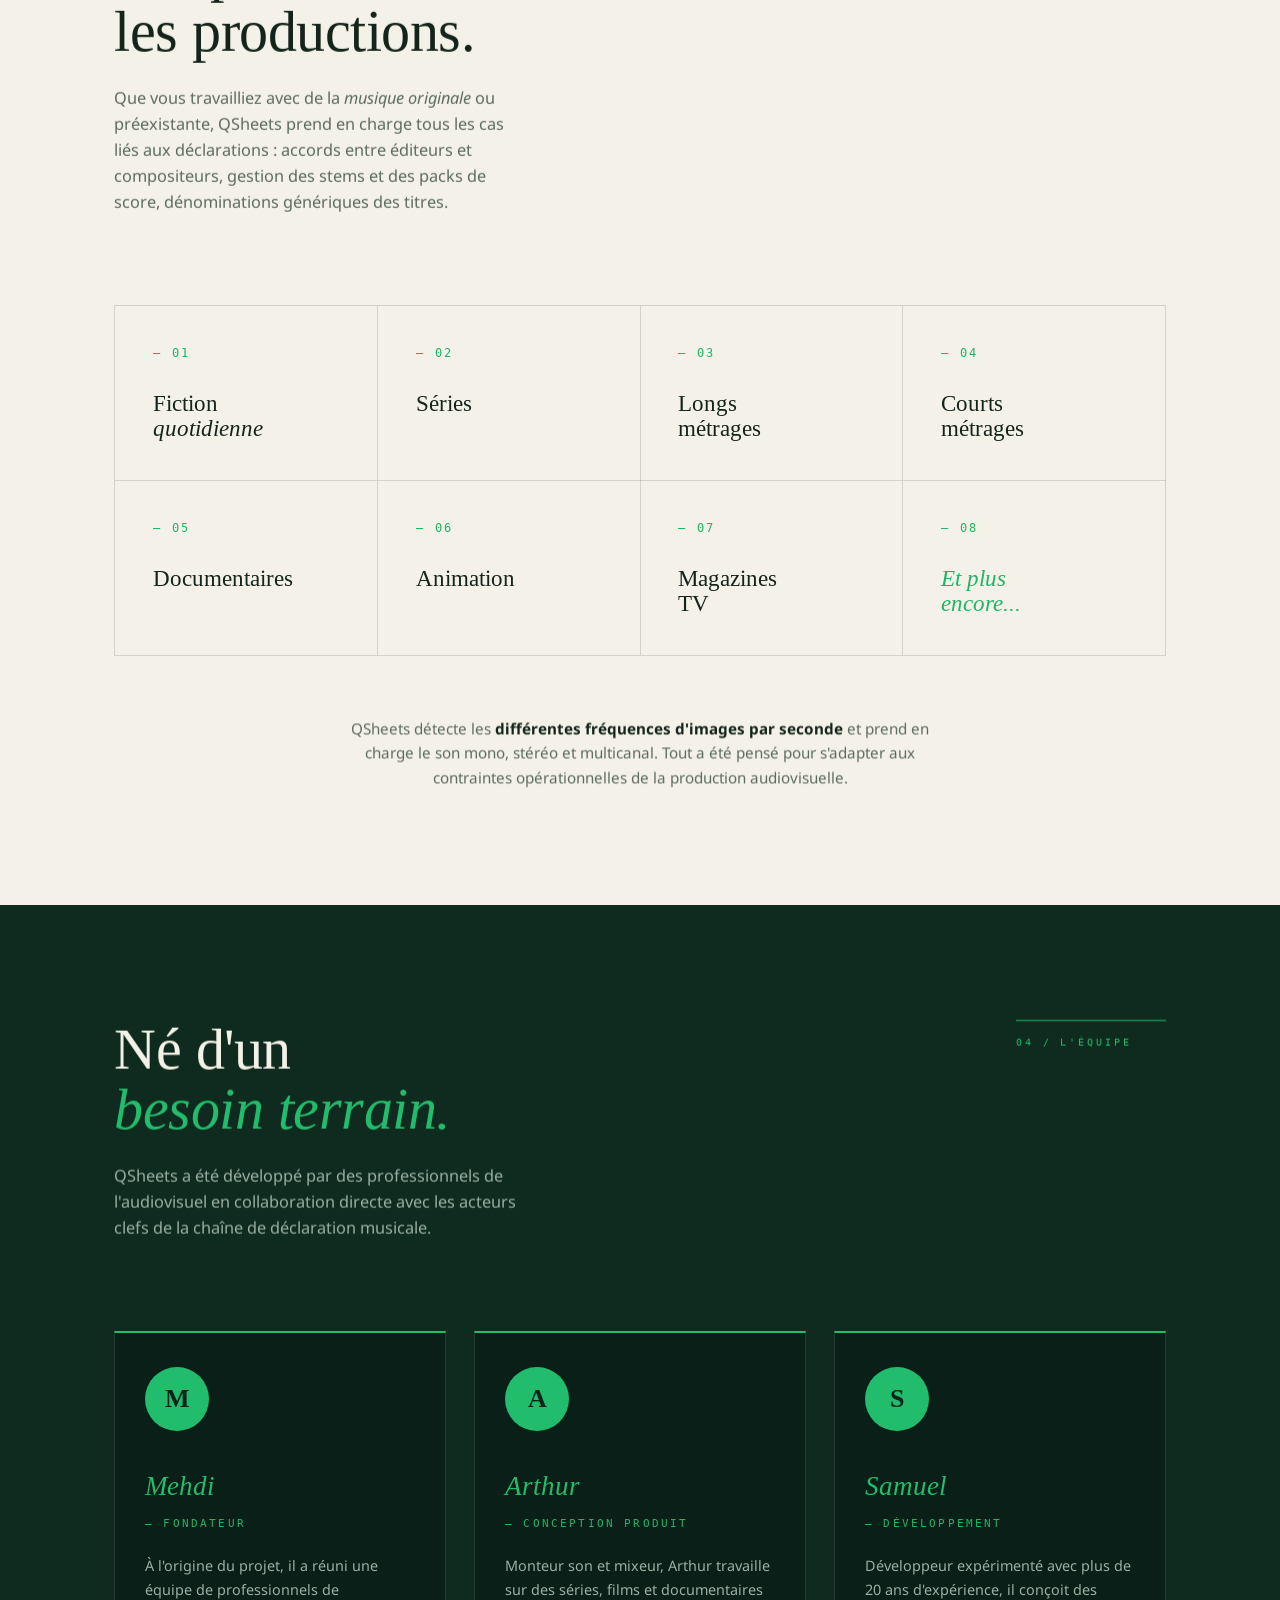
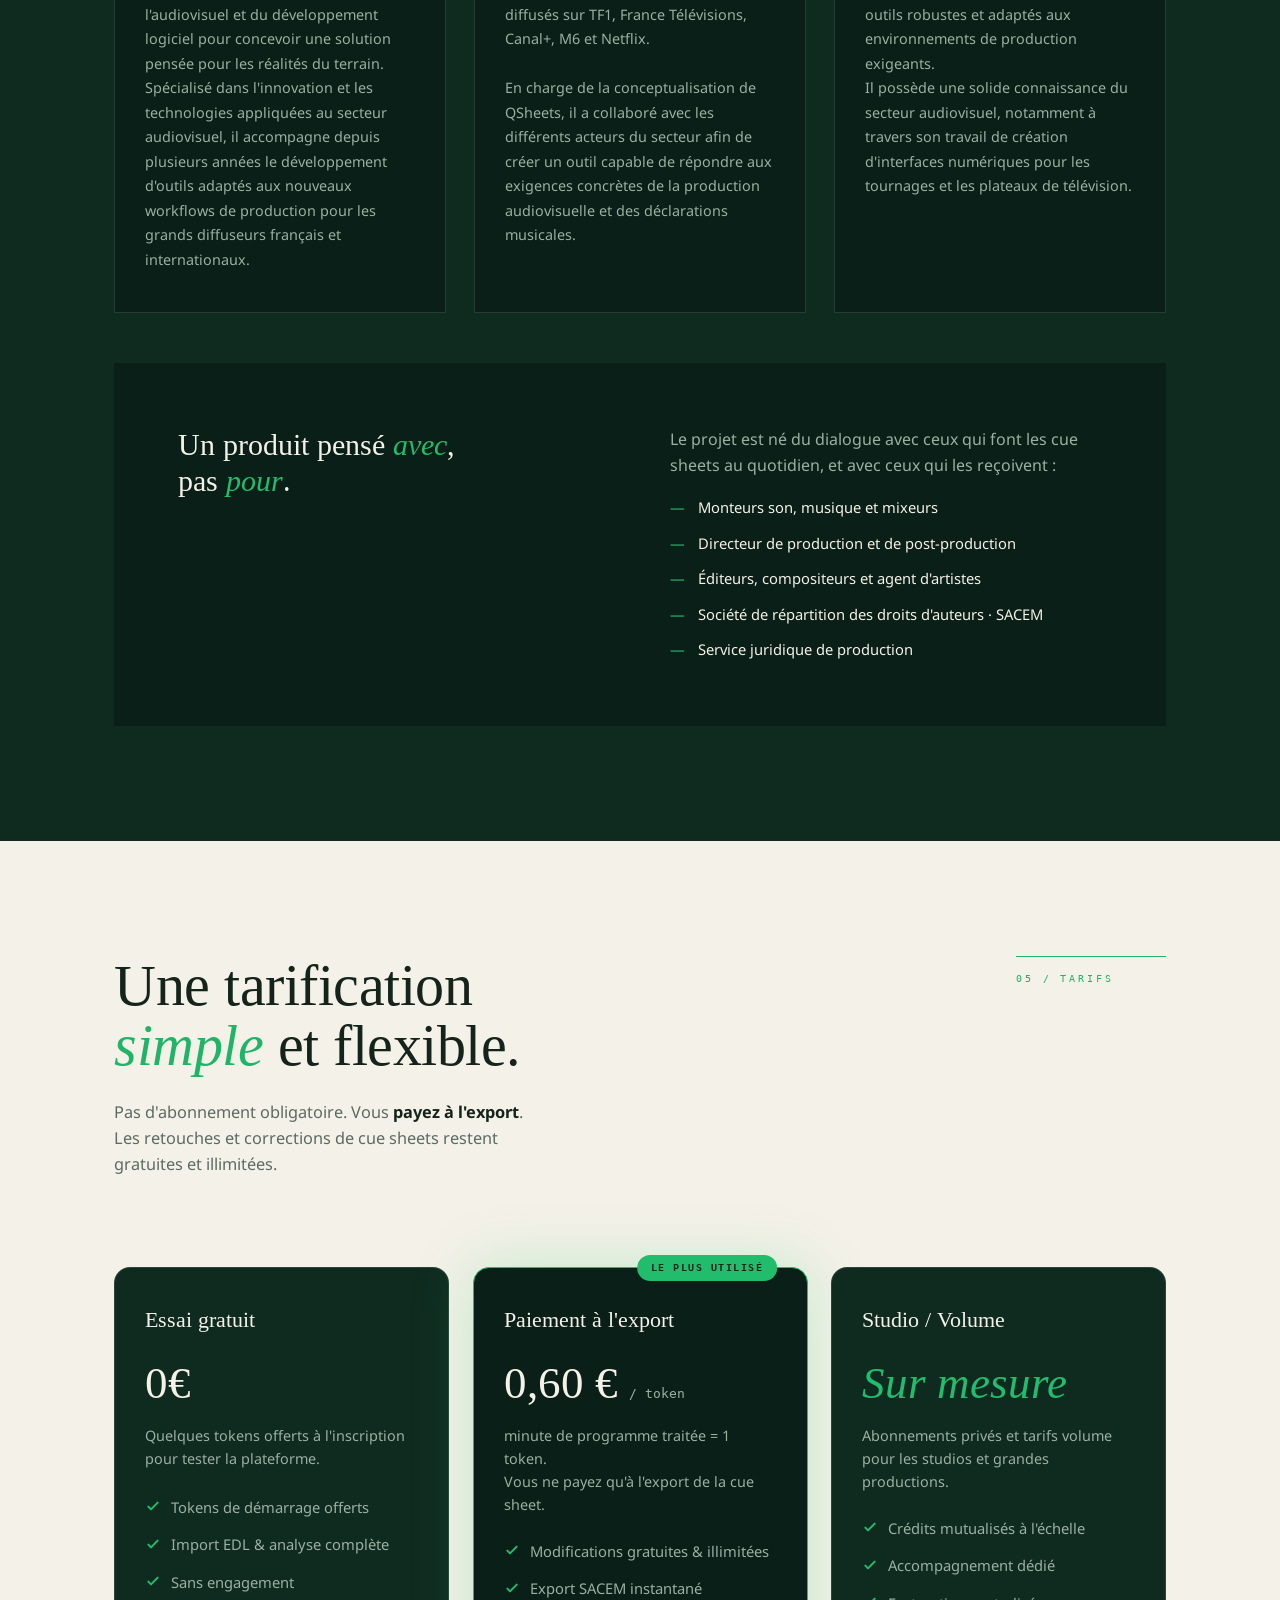
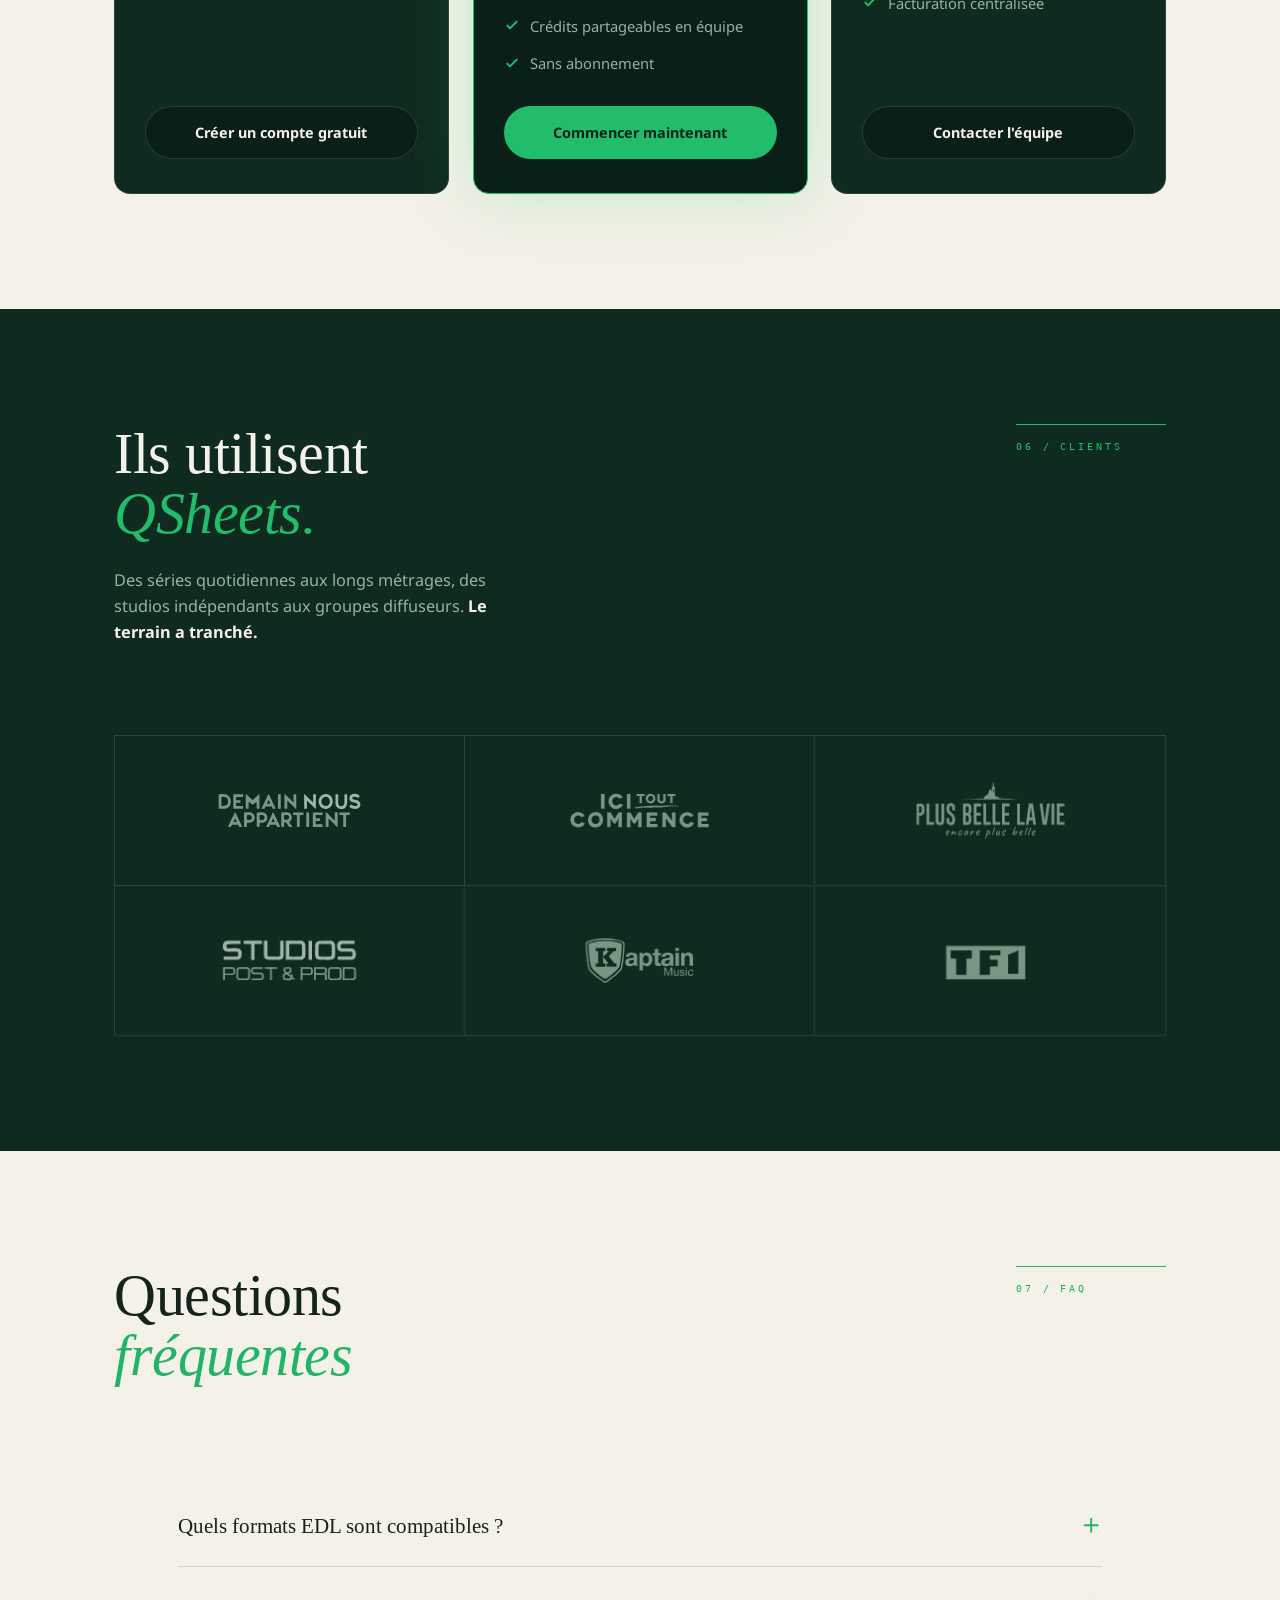
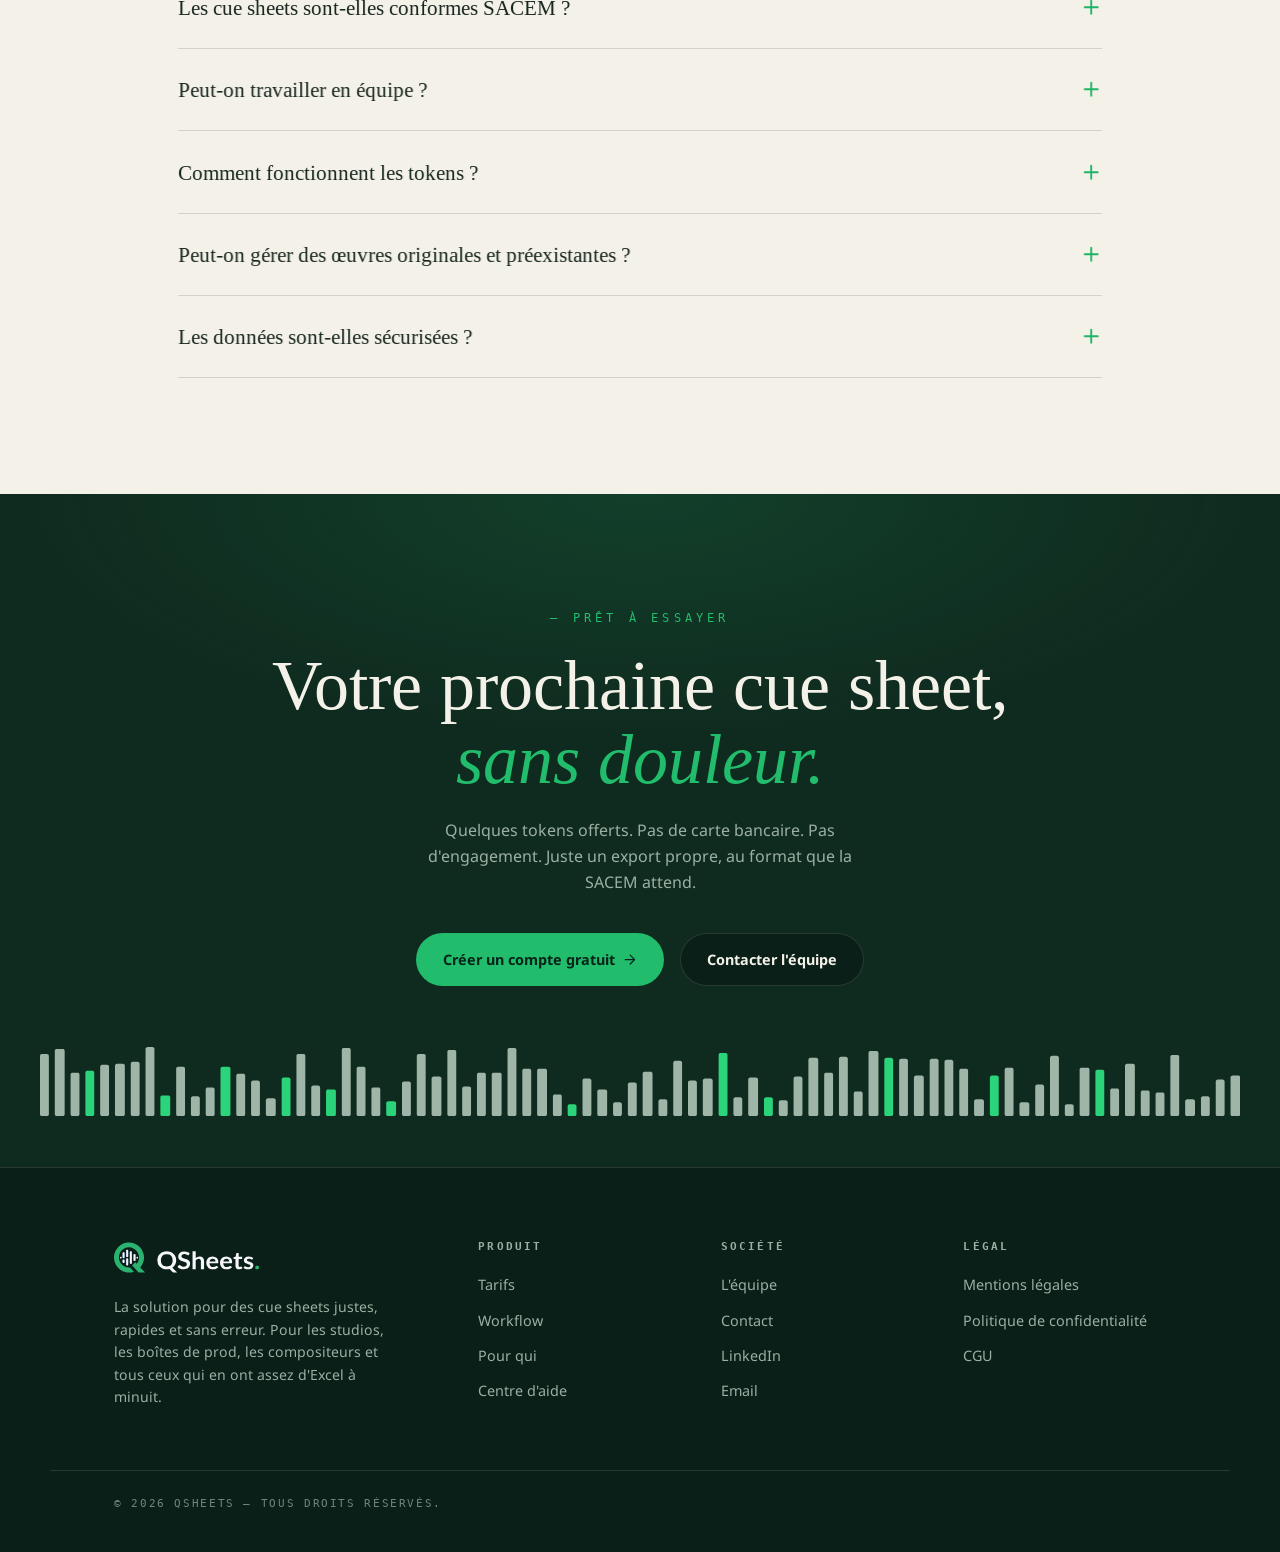
==== commit f4d3c39e: "Add anime.js for animated scroll reveal effects and enhance page interactions" ====
--- a/index.html
+++ b/index.html
@@ -472,6 +472,7 @@
     </div>
   </div>
 
+  <script src="js/anime.min.js"></script>
   <script src="script.js"></script>
 </body>
 </html>
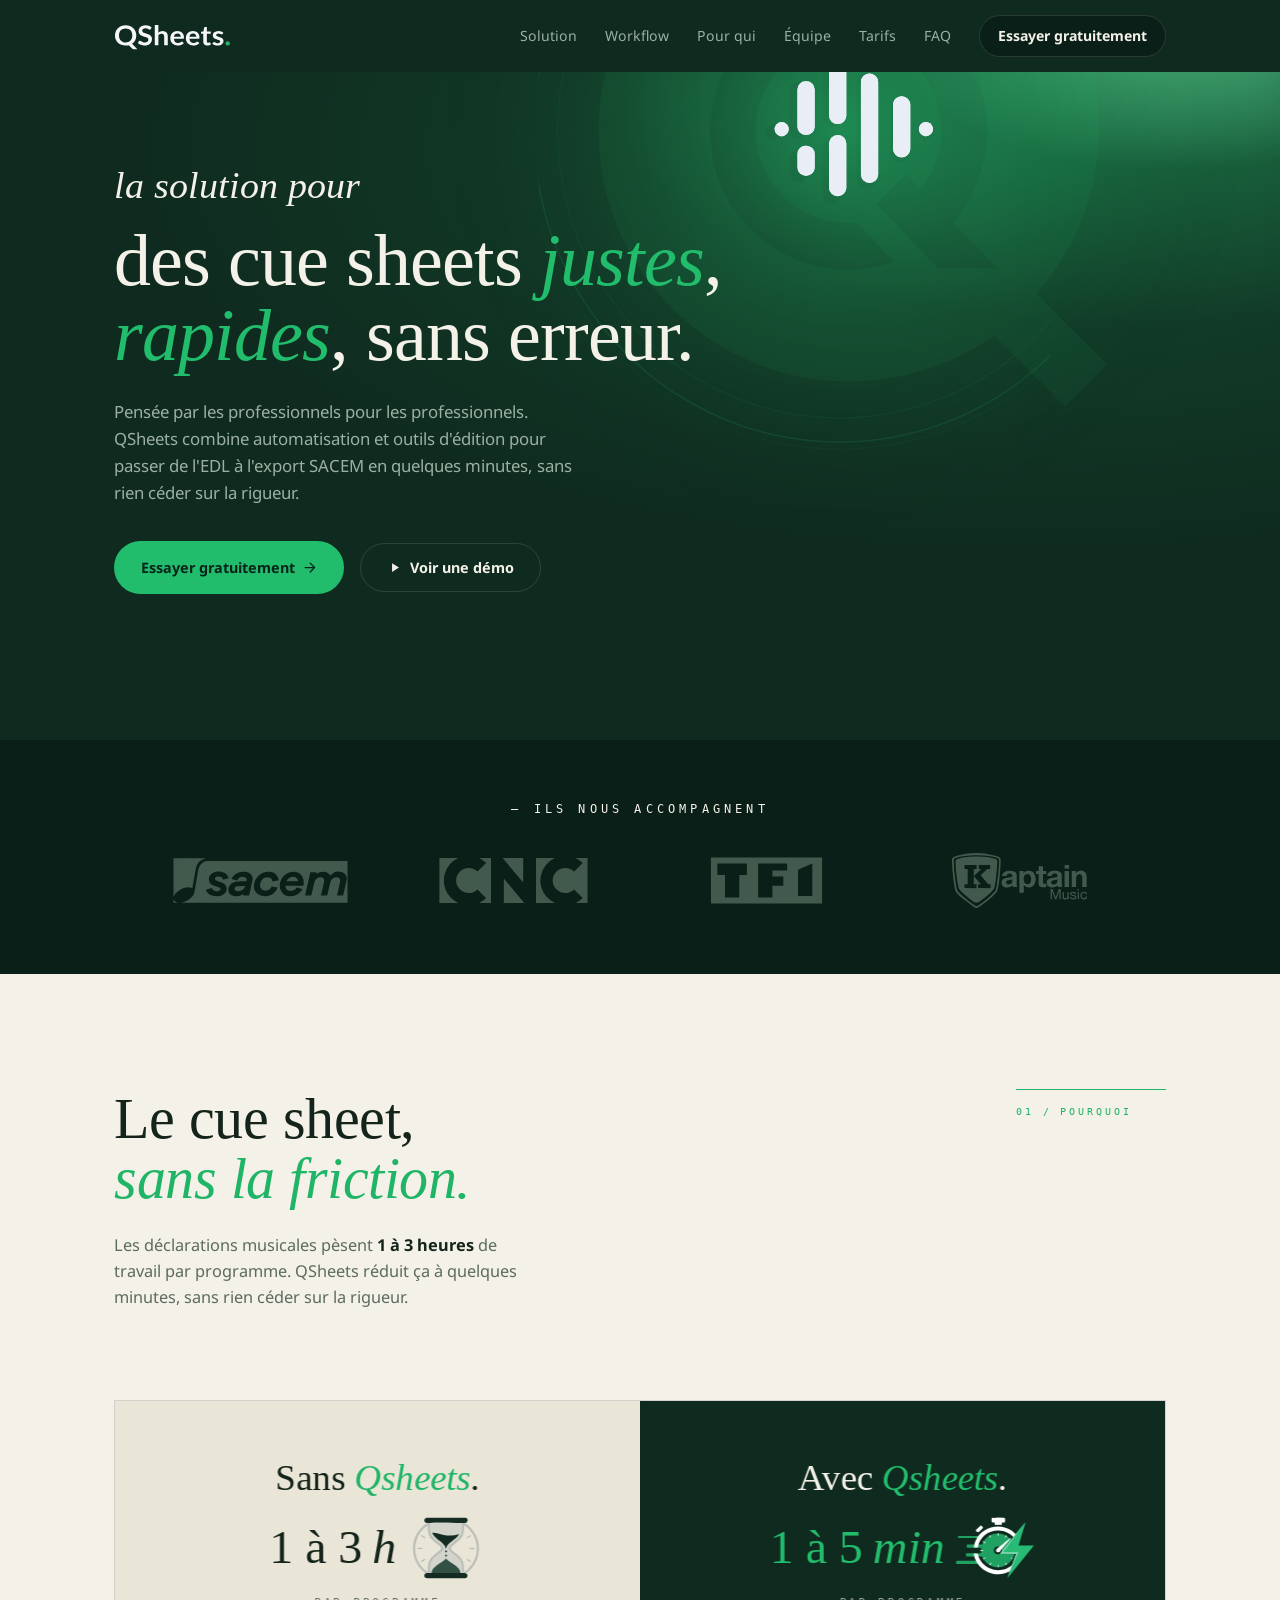
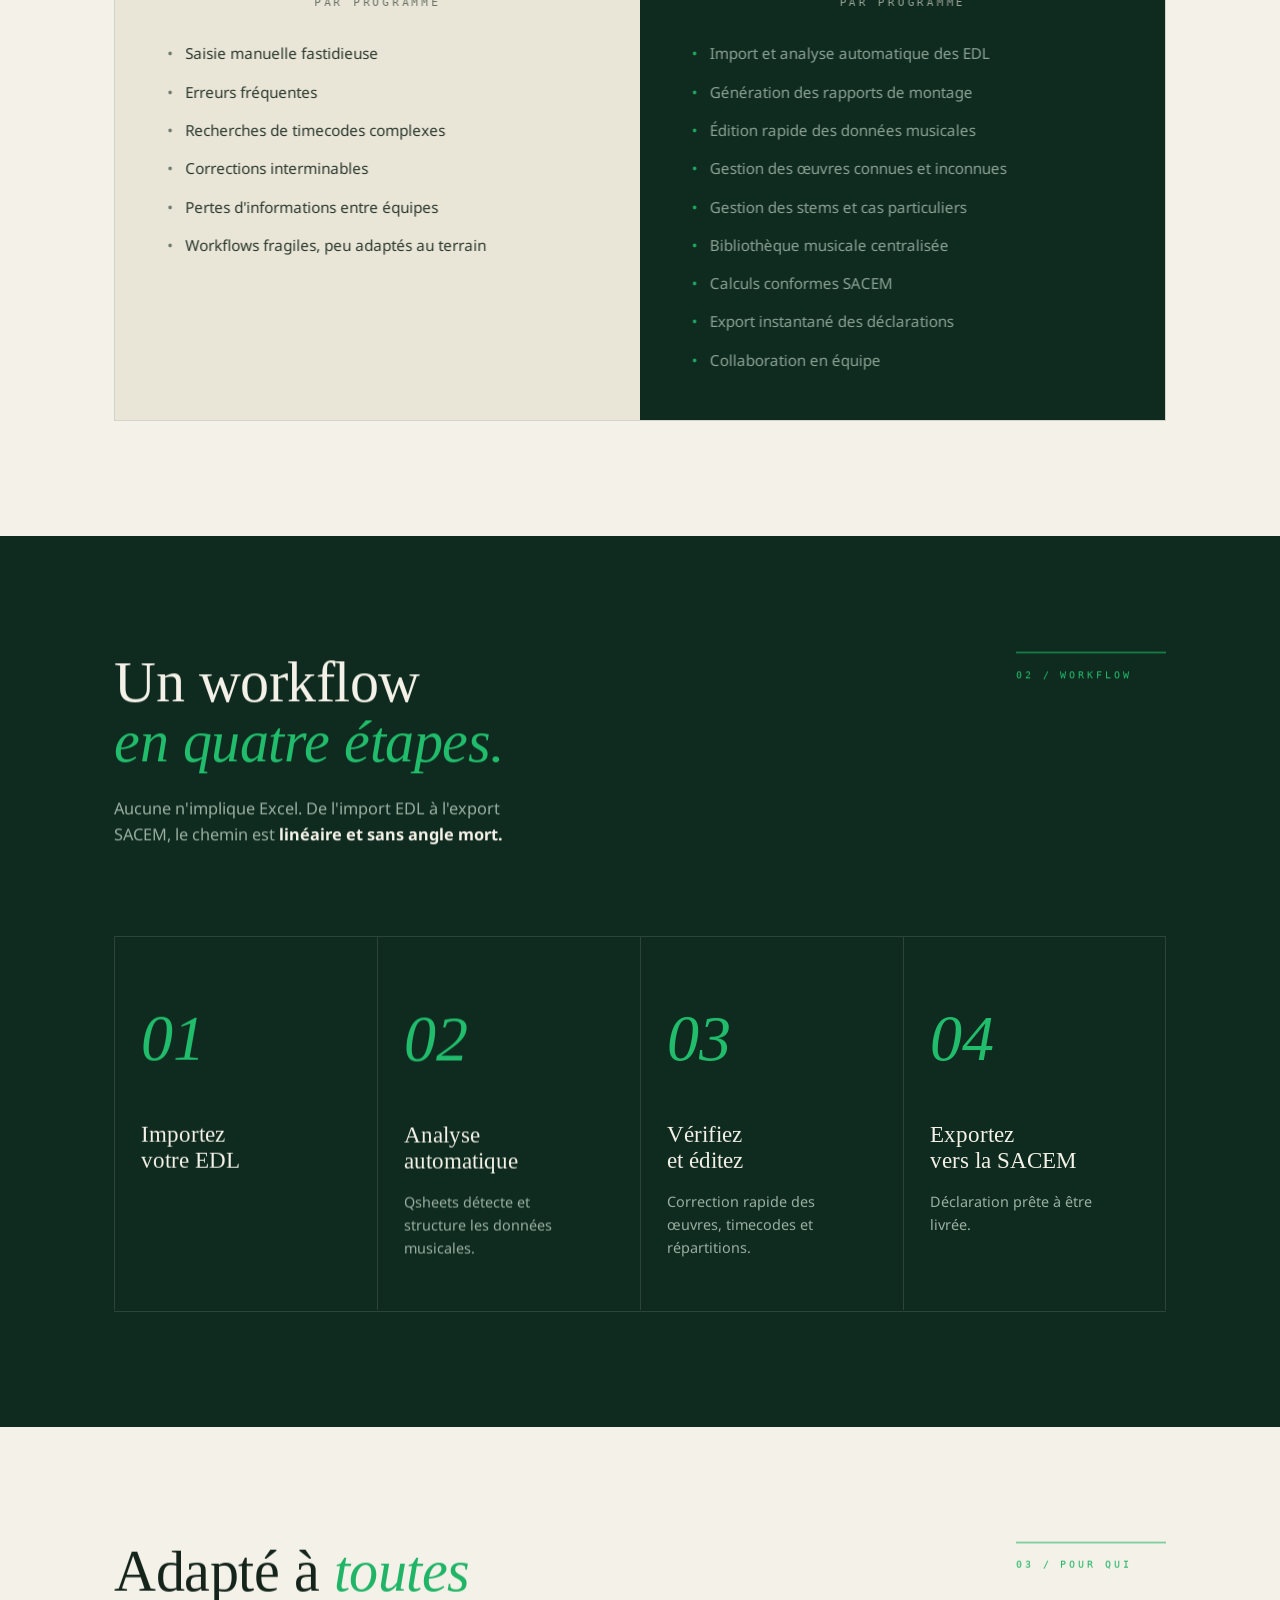
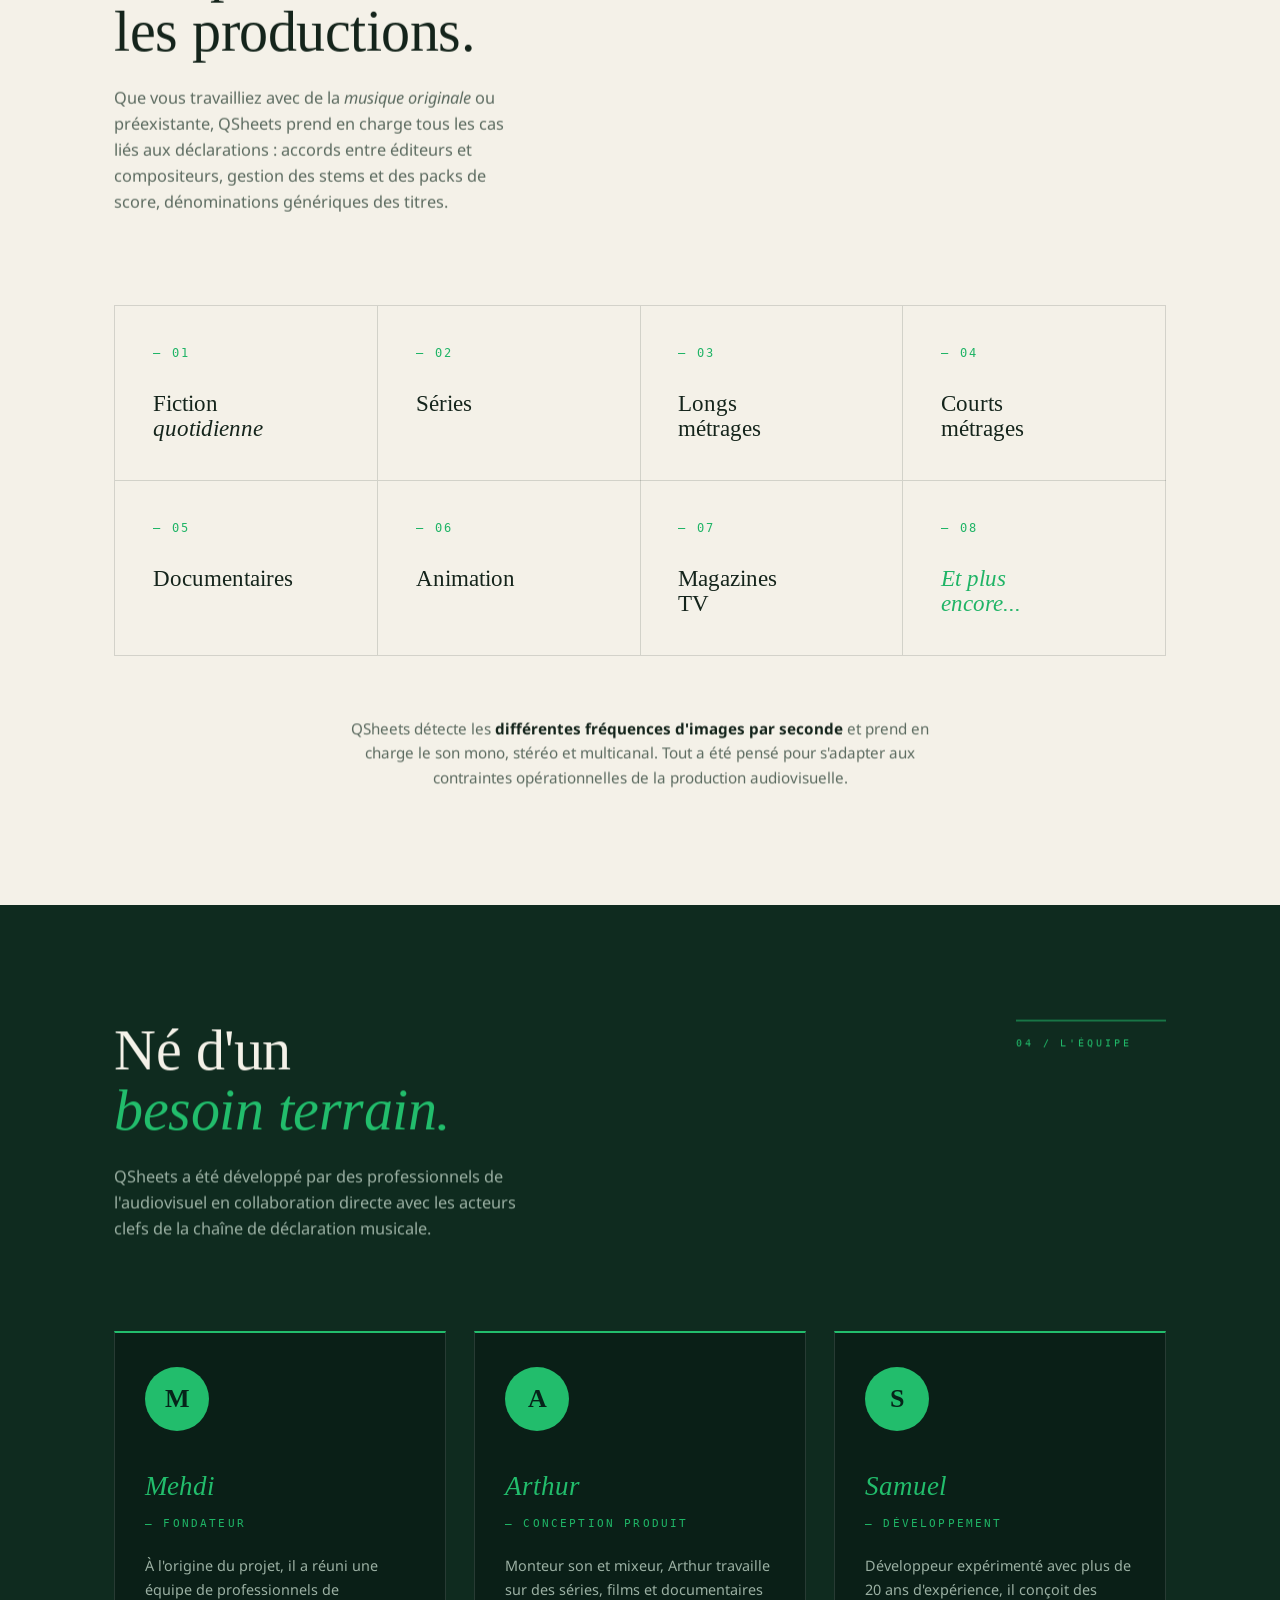
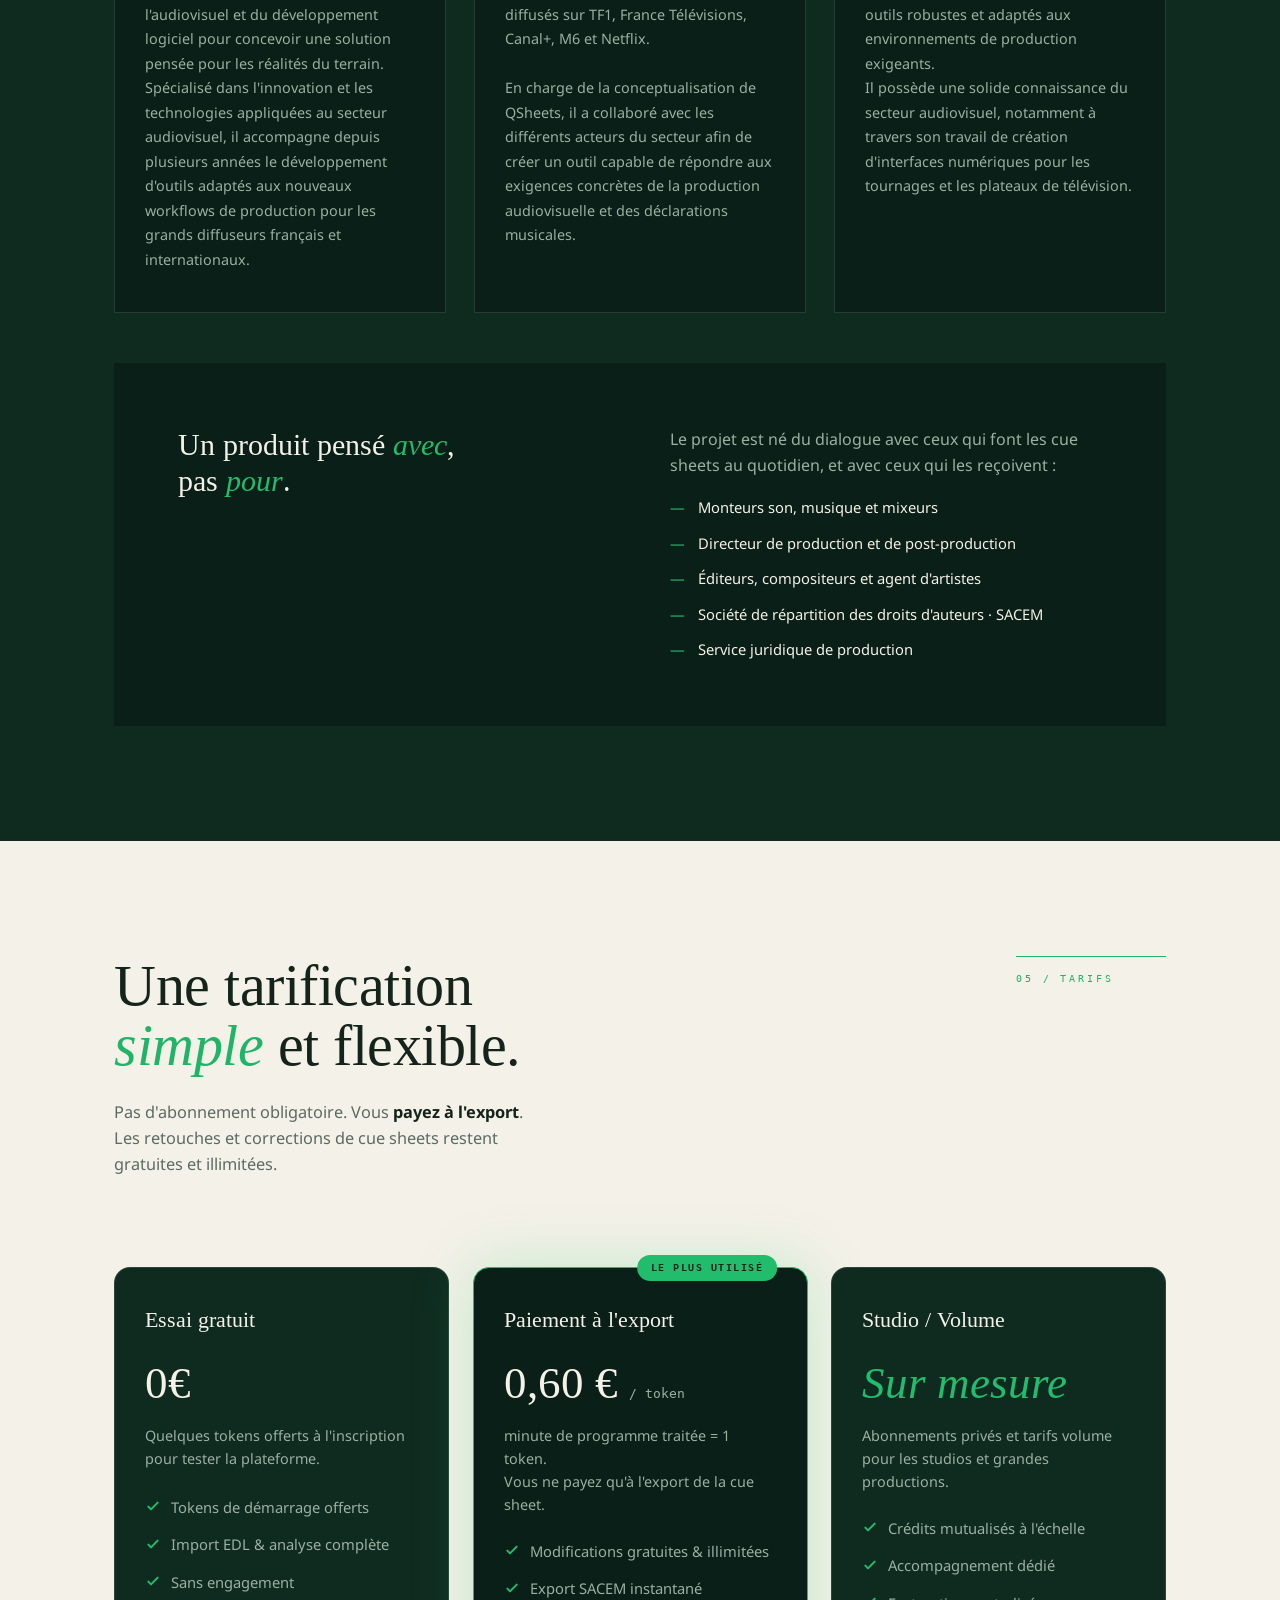
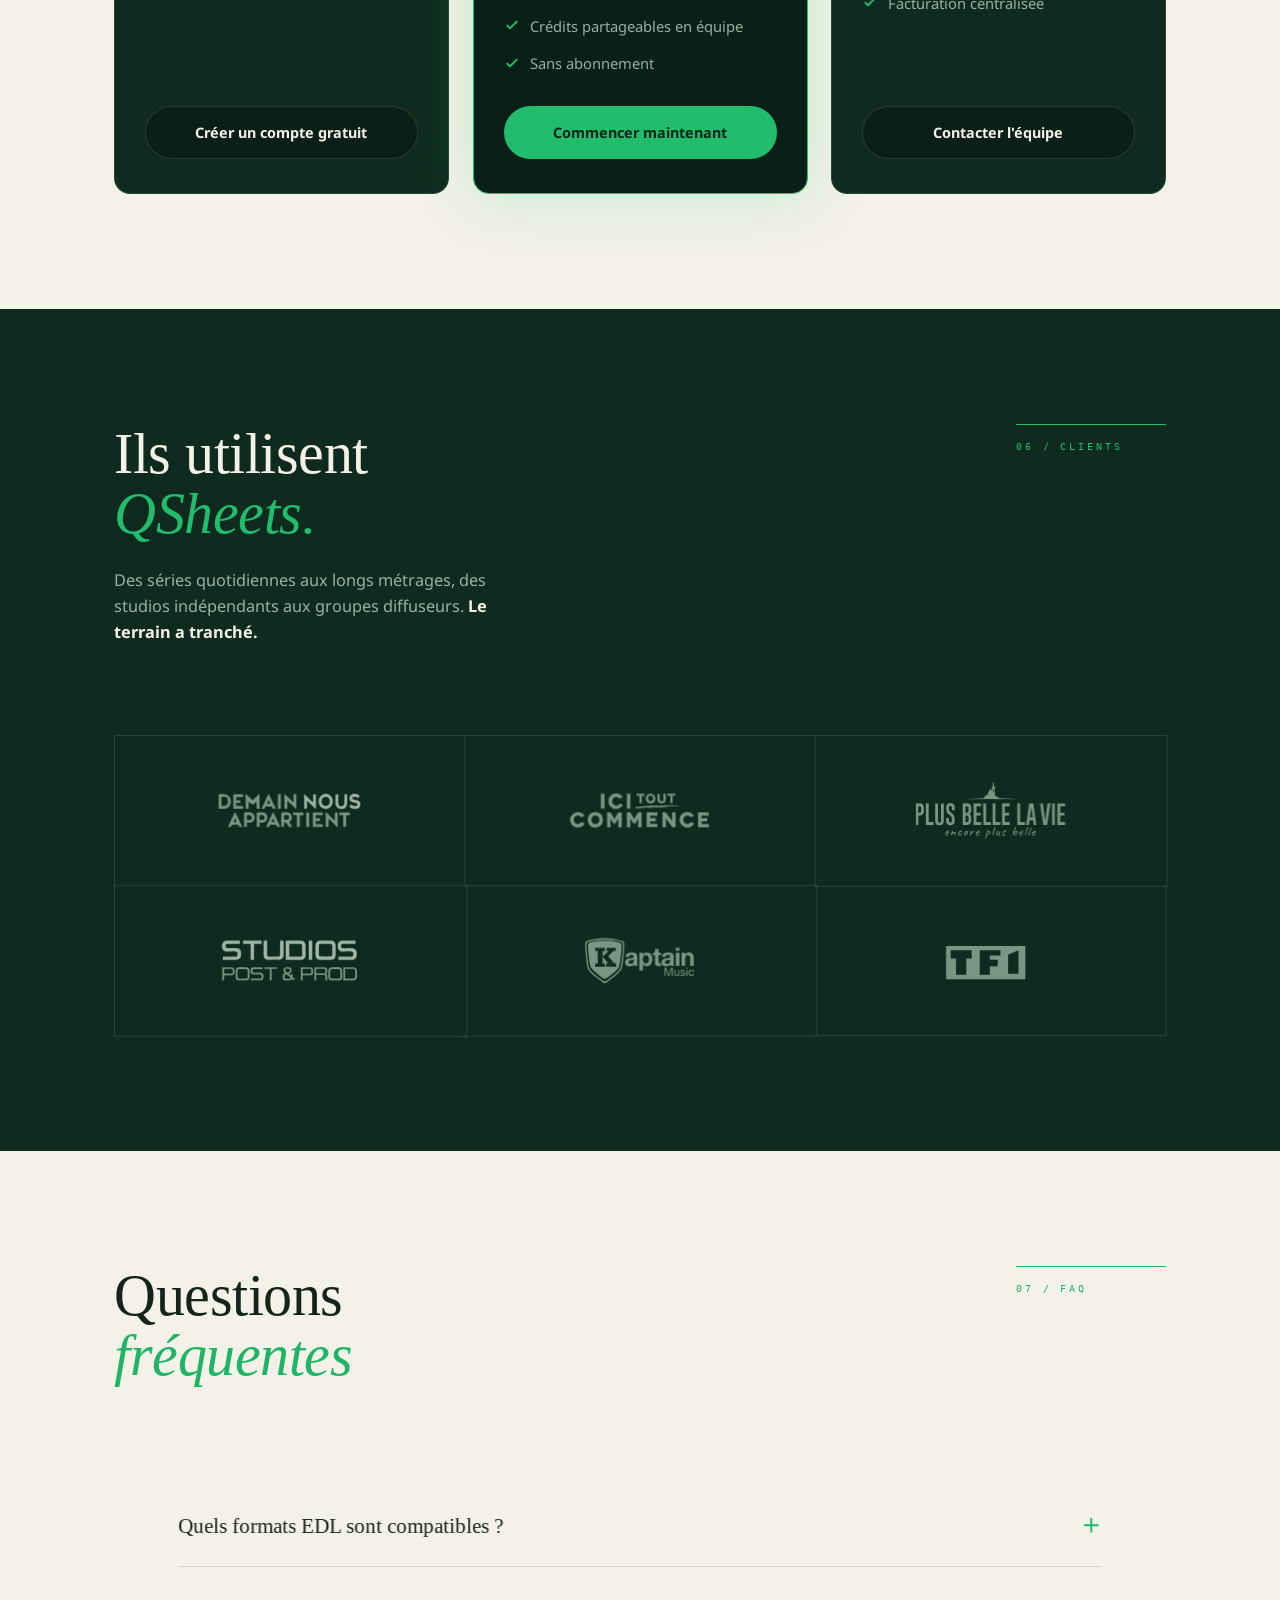
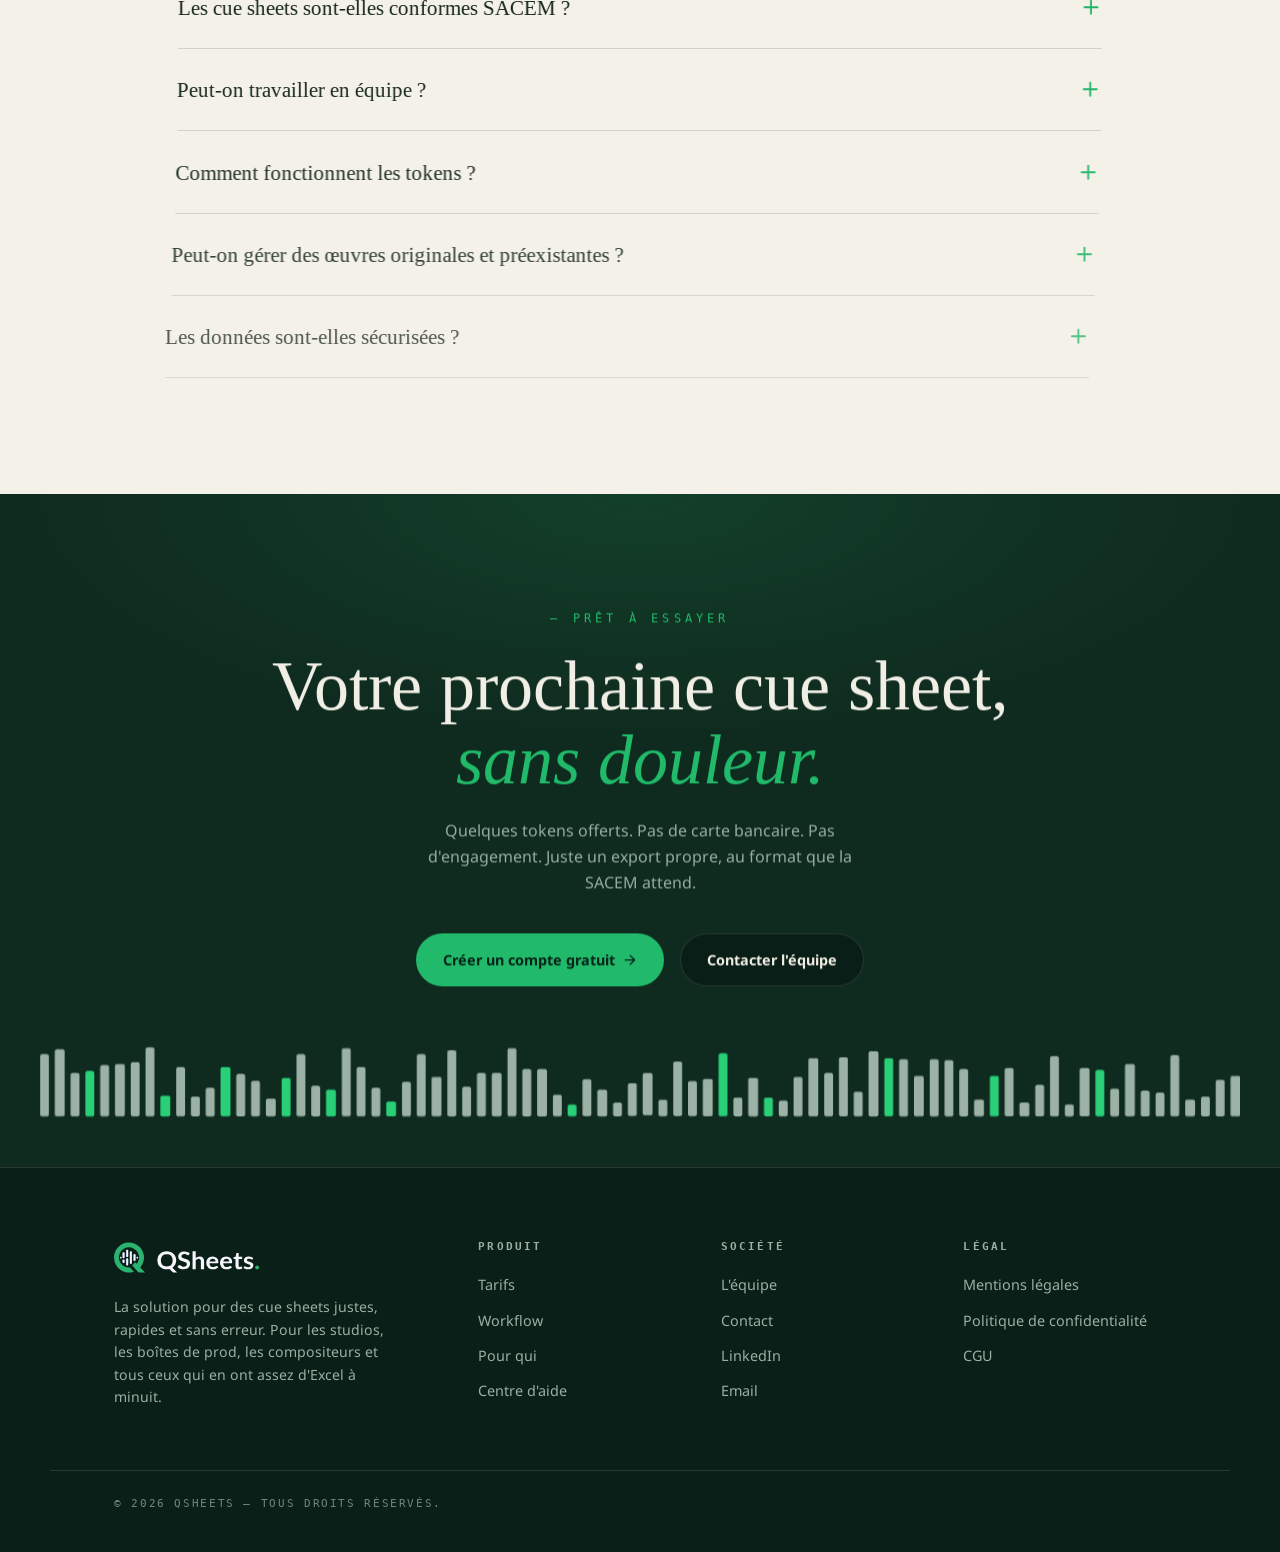
==== commit 19f7c7a4: "feat: add animated equalizer effect to the sound bar in the CTA section - Implemented an animated eq" ====
--- a/index.html
+++ b/index.html
@@ -415,7 +415,8 @@
         </a>
         <a href="#" class="btn btn--tonal">Contacter l'équipe</a>
       </div>
-      <img src="img/bar_son.svg" alt="" class="cta__wave" />
+      <!-- barre de son inline (animée via anime.js) -->
+      <svg class="cta__wave" aria-hidden="true" id="Calque_1" data-name="Calque 1" xmlns="http://www.w3.org/2000/svg" viewBox="0 0 987 70"><defs><style>.cls-1{fill:#9fb5a8;}.cls-2{fill:#2bd37a;}</style></defs><path class="cls-1" d="M0,61.77V13.91a1.58,1.58,0,0,1,.48-1.15A1.54,1.54,0,0,1,1,12.41a1.68,1.68,0,0,1,.62-.13H5.68a1.69,1.69,0,0,1,1.15.48,1.62,1.62,0,0,1,.47,1.15V61.77a1.63,1.63,0,0,1-.12.62,1.58,1.58,0,0,1-.35.53,1.69,1.69,0,0,1-1.15.48H1.62A1.68,1.68,0,0,1,1,63.27a1.54,1.54,0,0,1-.52-.35,1.61,1.61,0,0,1-.36-.53A1.63,1.63,0,0,1,0,61.77"/><path class="cls-1" d="M12.17,61.77V9.85a1.63,1.63,0,0,1,.12-.62,1.58,1.58,0,0,1,.88-.88,1.67,1.67,0,0,1,.62-.12h4.87a1.67,1.67,0,0,1,.62.12,1.58,1.58,0,0,1,.88.88,1.63,1.63,0,0,1,.12.62V61.77a1.63,1.63,0,0,1-.12.62,1.58,1.58,0,0,1-.35.53,1.69,1.69,0,0,1-1.15.48H13.79a1.69,1.69,0,0,1-1.15-.48,1.58,1.58,0,0,1-.35-.53,1.63,1.63,0,0,1-.12-.62"/><path class="cls-1" d="M25.15,61.77V29.32a1.67,1.67,0,0,1,.12-.62,1.88,1.88,0,0,1,.35-.53,1.69,1.69,0,0,1,.53-.35,1.67,1.67,0,0,1,.62-.12h4.06a1.67,1.67,0,0,1,.62.12,1.58,1.58,0,0,1,.88.88,1.67,1.67,0,0,1,.12.62V61.77a1.63,1.63,0,0,1-.12.62,1.58,1.58,0,0,1-.35.53,1.69,1.69,0,0,1-1.15.48H26.77a1.69,1.69,0,0,1-1.15-.48,1.75,1.75,0,0,1-.35-.53,1.63,1.63,0,0,1-.12-.62"/><path class="cls-2" d="M37.32,61.77V27.7a1.63,1.63,0,0,1,.12-.62,1.58,1.58,0,0,1,.35-.53,1.69,1.69,0,0,1,.53-.35,1.67,1.67,0,0,1,.62-.12H43a1.67,1.67,0,0,1,.62.12,1.69,1.69,0,0,1,.53.35,1.75,1.75,0,0,1,.35.53,1.63,1.63,0,0,1,.12.62V61.77a1.63,1.63,0,0,1-.12.62,1.75,1.75,0,0,1-.35.53A1.69,1.69,0,0,1,43,63.4H38.94a1.69,1.69,0,0,1-1.15-.48,1.58,1.58,0,0,1-.35-.53,1.63,1.63,0,0,1-.12-.62"/><path class="cls-1" d="M49.49,61.77V22.83a1.67,1.67,0,0,1,.12-.62,1.58,1.58,0,0,1,.88-.88,1.67,1.67,0,0,1,.62-.12h4.06a1.67,1.67,0,0,1,.62.12,1.54,1.54,0,0,1,.52.35,1.72,1.72,0,0,1,.36.53,1.67,1.67,0,0,1,.12.62V61.77a1.63,1.63,0,0,1-.12.62,1.61,1.61,0,0,1-.36.53,1.54,1.54,0,0,1-.52.35,1.68,1.68,0,0,1-.62.13H51.11A1.69,1.69,0,0,1,50,62.92a1.58,1.58,0,0,1-.35-.53,1.63,1.63,0,0,1-.12-.62"/><path class="cls-1" d="M61.66,61.77V22a1.63,1.63,0,0,1,.12-.62,1.58,1.58,0,0,1,.88-.88,1.63,1.63,0,0,1,.62-.12h4.87a1.67,1.67,0,0,1,.62.12,1.54,1.54,0,0,1,.52.35,1.61,1.61,0,0,1,.36.53,1.63,1.63,0,0,1,.12.62V61.77a1.63,1.63,0,0,1-.12.62,1.61,1.61,0,0,1-.36.53,1.54,1.54,0,0,1-.52.35,1.68,1.68,0,0,1-.62.13H63.28a1.64,1.64,0,0,1-.62-.13,1.58,1.58,0,0,1-.88-.88,1.63,1.63,0,0,1-.12-.62"/><path class="cls-1" d="M74.64,61.77V20.4a1.62,1.62,0,0,1,.47-1.15,1.69,1.69,0,0,1,1.15-.48h4.06a1.68,1.68,0,0,1,.62.13,1.54,1.54,0,0,1,.52.35,1.58,1.58,0,0,1,.48,1.15V61.77a1.63,1.63,0,0,1-.12.62,1.61,1.61,0,0,1-.36.53,1.54,1.54,0,0,1-.52.35,1.68,1.68,0,0,1-.62.13H76.26a1.69,1.69,0,0,1-1.15-.48,1.58,1.58,0,0,1-.35-.53,1.63,1.63,0,0,1-.12-.62"/><path class="cls-1" d="M86.81,61.77V8.23a1.63,1.63,0,0,1,.12-.62,1.58,1.58,0,0,1,.88-.88,1.64,1.64,0,0,1,.62-.13h4.06a1.68,1.68,0,0,1,.62.13,1.54,1.54,0,0,1,.52.35,1.44,1.44,0,0,1,.35.53,1.47,1.47,0,0,1,.13.62V61.77a1.47,1.47,0,0,1-.13.62,1.44,1.44,0,0,1-.35.53,1.54,1.54,0,0,1-.52.35,1.68,1.68,0,0,1-.62.13H88.43a1.64,1.64,0,0,1-.62-.13,1.58,1.58,0,0,1-.88-.88,1.63,1.63,0,0,1-.12-.62"/><path class="cls-2" d="M99,61.77V48a1.63,1.63,0,0,1,.12-.62,1.69,1.69,0,0,1,.35-.53,1.58,1.58,0,0,1,.53-.35,1.63,1.63,0,0,1,.62-.12h4.87a1.67,1.67,0,0,1,.62.12,1.54,1.54,0,0,1,.52.35,1.72,1.72,0,0,1,.36.53,1.63,1.63,0,0,1,.12.62V61.77a1.63,1.63,0,0,1-.12.62,1.61,1.61,0,0,1-.36.53,1.54,1.54,0,0,1-.52.35,1.68,1.68,0,0,1-.62.13H100.6a1.64,1.64,0,0,1-.62-.13,1.58,1.58,0,0,1-.88-.88,1.63,1.63,0,0,1-.12-.62"/><path class="cls-1" d="M112,61.77V24.45a1.67,1.67,0,0,1,.12-.62,1.54,1.54,0,0,1,.35-.52A1.61,1.61,0,0,1,113,23a1.63,1.63,0,0,1,.62-.12h4.06a1.54,1.54,0,0,1,1.14.48,1.54,1.54,0,0,1,.35.52,1.5,1.5,0,0,1,.13.62V61.77a1.47,1.47,0,0,1-.13.62,1.58,1.58,0,0,1-.35.53,1.64,1.64,0,0,1-.52.35,1.68,1.68,0,0,1-.62.13h-4.06a1.64,1.64,0,0,1-.62-.13,1.58,1.58,0,0,1-.88-.88,1.63,1.63,0,0,1-.12-.62"/><path class="cls-1" d="M124.13,61.77v-13a1.67,1.67,0,0,1,.12-.62,1.69,1.69,0,0,1,.35-.53,1.58,1.58,0,0,1,.53-.35,1.63,1.63,0,0,1,.62-.12h4.05a1.68,1.68,0,0,1,.63.12,1.64,1.64,0,0,1,.52.35,1.69,1.69,0,0,1,.35.53,1.5,1.5,0,0,1,.13.62v13a1.47,1.47,0,0,1-.13.62,1.58,1.58,0,0,1-.35.53,1.64,1.64,0,0,1-.52.35,1.69,1.69,0,0,1-.63.13h-4.05a1.64,1.64,0,0,1-.62-.13,1.58,1.58,0,0,1-.88-.88,1.63,1.63,0,0,1-.12-.62"/><path class="cls-1" d="M136.29,61.77V41.49a1.64,1.64,0,0,1,.13-.62,1.69,1.69,0,0,1,.35-.53,1.58,1.58,0,0,1,.53-.35,1.63,1.63,0,0,1,.62-.12H142a1.62,1.62,0,0,1,1.15.47,1.69,1.69,0,0,1,.35.53,1.47,1.47,0,0,1,.13.62V61.77a1.47,1.47,0,0,1-.13.62,1.58,1.58,0,0,1-.88.88,1.6,1.6,0,0,1-.62.13h-4.05a1.64,1.64,0,0,1-.62-.13,1.58,1.58,0,0,1-.88-.88,1.64,1.64,0,0,1-.13-.62"/><path class="cls-2" d="M148.46,61.77V24.45a1.68,1.68,0,0,1,.13-.62,1.54,1.54,0,0,1,.35-.52,1.58,1.58,0,0,1,1.15-.48H155a1.54,1.54,0,0,1,1.15.48,1.54,1.54,0,0,1,.35.52,1.5,1.5,0,0,1,.13.62V61.77a1.47,1.47,0,0,1-.13.62,1.58,1.58,0,0,1-.35.53,1.64,1.64,0,0,1-.52.35,1.69,1.69,0,0,1-.63.13h-4.86a1.6,1.6,0,0,1-.62-.13,1.58,1.58,0,0,1-.88-.88,1.64,1.64,0,0,1-.13-.62"/><path class="cls-1" d="M161.44,61.77V30.13a1.69,1.69,0,0,1,.48-1.15,1.75,1.75,0,0,1,.53-.35,1.63,1.63,0,0,1,.62-.12h4.05a1.59,1.59,0,0,1,.62.12,1.75,1.75,0,0,1,.53.35,1.69,1.69,0,0,1,.48,1.15V61.77a1.64,1.64,0,0,1-.13.62,1.58,1.58,0,0,1-.88.88,1.6,1.6,0,0,1-.62.13h-4.05a1.64,1.64,0,0,1-.62-.13,1.58,1.58,0,0,1-.88-.88,1.64,1.64,0,0,1-.13-.62"/><path class="cls-1" d="M173.61,61.77v-26a1.69,1.69,0,0,1,.48-1.15,1.62,1.62,0,0,1,1.15-.47h4a1.63,1.63,0,0,1,.62.12,1.58,1.58,0,0,1,.53.35,1.69,1.69,0,0,1,.48,1.15v26a1.64,1.64,0,0,1-.13.62,1.58,1.58,0,0,1-.88.88,1.64,1.64,0,0,1-.62.13h-4a1.6,1.6,0,0,1-.62-.13,1.58,1.58,0,0,1-.88-.88,1.64,1.64,0,0,1-.13-.62"/><path class="cls-1" d="M185.78,61.77V50.41a1.5,1.5,0,0,1,.13-.62,1.54,1.54,0,0,1,.35-.52,1.64,1.64,0,0,1,.52-.35,1.51,1.51,0,0,1,.63-.13h4.86a1.44,1.44,0,0,1,.62.13,1.58,1.58,0,0,1,.53.35,1.54,1.54,0,0,1,.35.52,1.68,1.68,0,0,1,.13.62V61.77a1.64,1.64,0,0,1-.13.62,1.58,1.58,0,0,1-.88.88,1.6,1.6,0,0,1-.62.13h-4.86a1.69,1.69,0,0,1-.63-.13,1.64,1.64,0,0,1-.52-.35,1.58,1.58,0,0,1-.35-.53,1.47,1.47,0,0,1-.13-.62"/><path class="cls-2" d="M198.76,61.77V33.38a1.47,1.47,0,0,1,.13-.62,1.61,1.61,0,0,1,1.5-1h4.05a1.63,1.63,0,0,1,.62.12,1.58,1.58,0,0,1,.88.88,1.63,1.63,0,0,1,.12.62V61.77a1.63,1.63,0,0,1-.12.62,1.58,1.58,0,0,1-.88.88,1.64,1.64,0,0,1-.62.13h-4.05a1.6,1.6,0,0,1-.62-.13,1.58,1.58,0,0,1-.88-.88,1.47,1.47,0,0,1-.13-.62"/><path class="cls-1" d="M210.93,61.77V13.91a1.44,1.44,0,0,1,.13-.62,1.58,1.58,0,0,1,.35-.53,1.64,1.64,0,0,1,.52-.35,1.69,1.69,0,0,1,.63-.13h4.05a1.64,1.64,0,0,1,.62.13,1.61,1.61,0,0,1,1,1.5V61.77a1.63,1.63,0,0,1-.12.62,1.58,1.58,0,0,1-.88.88,1.64,1.64,0,0,1-.62.13h-4.05a1.69,1.69,0,0,1-.63-.13,1.64,1.64,0,0,1-.52-.35,1.58,1.58,0,0,1-.35-.53,1.47,1.47,0,0,1-.13-.62"/><path class="cls-1" d="M223.1,61.77V39.87a1.69,1.69,0,0,1,.48-1.15,1.54,1.54,0,0,1,.52-.35,1.68,1.68,0,0,1,.62-.13h4.06a1.64,1.64,0,0,1,.62.13,1.61,1.61,0,0,1,1,1.5v21.9a1.63,1.63,0,0,1-.12.62,1.58,1.58,0,0,1-.88.88,1.64,1.64,0,0,1-.62.13h-4.06a1.68,1.68,0,0,1-.62-.13,1.54,1.54,0,0,1-.52-.35,1.44,1.44,0,0,1-.35-.53,1.47,1.47,0,0,1-.13-.62"/><path class="cls-2" d="M235.27,61.77V43.11a1.67,1.67,0,0,1,.12-.62,1.77,1.77,0,0,1,.88-.88,1.67,1.67,0,0,1,.62-.12h4.87a1.63,1.63,0,0,1,.62.12,1.61,1.61,0,0,1,.53.36,1.54,1.54,0,0,1,.35.52,1.67,1.67,0,0,1,.12.62V61.77a1.63,1.63,0,0,1-.12.62,1.58,1.58,0,0,1-.88.88,1.64,1.64,0,0,1-.62.13h-4.87a1.68,1.68,0,0,1-.62-.13,1.54,1.54,0,0,1-.52-.35,1.61,1.61,0,0,1-.36-.53,1.63,1.63,0,0,1-.12-.62"/><path class="cls-1" d="M248.25,61.77V9a1.63,1.63,0,0,1,.12-.62,1.61,1.61,0,0,1,.36-.53,1.54,1.54,0,0,1,.52-.35,1.67,1.67,0,0,1,.62-.12h4.06a1.63,1.63,0,0,1,.62.12,1.58,1.58,0,0,1,.88.88,1.63,1.63,0,0,1,.12.62V61.77a1.63,1.63,0,0,1-.12.62,1.58,1.58,0,0,1-.88.88,1.64,1.64,0,0,1-.62.13h-4.06a1.68,1.68,0,0,1-.62-.13,1.54,1.54,0,0,1-.52-.35,1.61,1.61,0,0,1-.36-.53,1.63,1.63,0,0,1-.12-.62"/><path class="cls-1" d="M260.42,61.77V24.45a1.67,1.67,0,0,1,.12-.62,1.77,1.77,0,0,1,.88-.88,1.67,1.67,0,0,1,.62-.12h4.06a1.67,1.67,0,0,1,.62.12,1.72,1.72,0,0,1,.53.36,1.54,1.54,0,0,1,.35.52,1.67,1.67,0,0,1,.12.62V61.77a1.63,1.63,0,0,1-.12.62,1.58,1.58,0,0,1-.35.53,1.69,1.69,0,0,1-1.15.48H262a1.68,1.68,0,0,1-.62-.13,1.54,1.54,0,0,1-.52-.35,1.61,1.61,0,0,1-.36-.53,1.63,1.63,0,0,1-.12-.62"/><path class="cls-1" d="M272.59,61.77V41.49a1.63,1.63,0,0,1,.12-.62,1.72,1.72,0,0,1,.36-.53,1.54,1.54,0,0,1,.52-.35,1.67,1.67,0,0,1,.62-.12h4.06a1.67,1.67,0,0,1,.62.12,1.58,1.58,0,0,1,.88.88,1.63,1.63,0,0,1,.12.62V61.77a1.63,1.63,0,0,1-.12.62,1.58,1.58,0,0,1-.35.53,1.69,1.69,0,0,1-1.15.48h-4.06a1.68,1.68,0,0,1-.62-.13,1.54,1.54,0,0,1-.52-.35,1.61,1.61,0,0,1-.36-.53,1.63,1.63,0,0,1-.12-.62"/><path class="cls-2" d="M284.76,61.77V52.85a1.63,1.63,0,0,1,.12-.62,1.58,1.58,0,0,1,.35-.53,1.69,1.69,0,0,1,.53-.35,1.67,1.67,0,0,1,.62-.12h4.87a1.67,1.67,0,0,1,.62.12,1.69,1.69,0,0,1,.53.35,1.58,1.58,0,0,1,.35.53,1.63,1.63,0,0,1,.12.62v8.92a1.63,1.63,0,0,1-.12.62,1.58,1.58,0,0,1-.35.53,1.69,1.69,0,0,1-1.15.48h-4.87a1.69,1.69,0,0,1-1.15-.48,1.58,1.58,0,0,1-.35-.53,1.63,1.63,0,0,1-.12-.62"/><path class="cls-1" d="M297.74,61.77V36.62a1.67,1.67,0,0,1,.12-.62,1.7,1.7,0,0,1,.35-.52,1.72,1.72,0,0,1,.53-.36,1.67,1.67,0,0,1,.62-.12h4.06a1.67,1.67,0,0,1,.62.12,1.72,1.72,0,0,1,.53.36,1.54,1.54,0,0,1,.35.52,1.67,1.67,0,0,1,.12.62V61.77a1.63,1.63,0,0,1-.12.62,1.58,1.58,0,0,1-.35.53,1.69,1.69,0,0,1-1.15.48h-4.06a1.69,1.69,0,0,1-1.15-.48,1.75,1.75,0,0,1-.35-.53,1.63,1.63,0,0,1-.12-.62"/><path class="cls-1" d="M309.91,61.77V13.91a1.62,1.62,0,0,1,.47-1.15,1.69,1.69,0,0,1,1.15-.48h4.06a1.69,1.69,0,0,1,1.15.48,1.75,1.75,0,0,1,.35.53,1.59,1.59,0,0,1,.12.62V61.77a1.63,1.63,0,0,1-.12.62,1.75,1.75,0,0,1-.35.53,1.69,1.69,0,0,1-1.15.48h-4.06a1.69,1.69,0,0,1-1.15-.48,1.58,1.58,0,0,1-.35-.53,1.63,1.63,0,0,1-.12-.62"/><path class="cls-1" d="M322.08,61.77V32.57a1.68,1.68,0,0,1,.12-.63,1.64,1.64,0,0,1,.35-.52,1.69,1.69,0,0,1,.53-.35,1.5,1.5,0,0,1,.62-.13h4.87a1.5,1.5,0,0,1,.62.13,1.69,1.69,0,0,1,.53.35,1.83,1.83,0,0,1,.35.52,1.68,1.68,0,0,1,.12.63v29.2a1.63,1.63,0,0,1-.12.62,1.75,1.75,0,0,1-.35.53,1.69,1.69,0,0,1-1.15.48H323.7a1.69,1.69,0,0,1-1.15-.48,1.58,1.58,0,0,1-.35-.53,1.63,1.63,0,0,1-.12-.62"/><path class="cls-1" d="M335.06,61.77V10.66a1.67,1.67,0,0,1,.12-.62,1.69,1.69,0,0,1,.35-.53,1.88,1.88,0,0,1,.53-.35,1.67,1.67,0,0,1,.62-.12h4.06a1.67,1.67,0,0,1,.62.12,1.7,1.7,0,0,1,.52.35,1.72,1.72,0,0,1,.36.53,1.67,1.67,0,0,1,.12.62V61.77a1.63,1.63,0,0,1-.12.62,1.61,1.61,0,0,1-.36.53,1.54,1.54,0,0,1-.52.35,1.68,1.68,0,0,1-.62.13h-4.06a1.69,1.69,0,0,1-1.15-.48,1.58,1.58,0,0,1-.35-.53,1.63,1.63,0,0,1-.12-.62"/><path class="cls-1" d="M347.23,61.77V40.68a1.63,1.63,0,0,1,.12-.62,1.58,1.58,0,0,1,.88-.88,1.63,1.63,0,0,1,.62-.12h4.06a1.67,1.67,0,0,1,.62.12,1.54,1.54,0,0,1,.52.35,1.61,1.61,0,0,1,.36.53,1.63,1.63,0,0,1,.12.62V61.77a1.63,1.63,0,0,1-.12.62,1.61,1.61,0,0,1-.36.53,1.54,1.54,0,0,1-.52.35,1.68,1.68,0,0,1-.62.13h-4.06a1.64,1.64,0,0,1-.62-.13,1.58,1.58,0,0,1-.88-.88,1.63,1.63,0,0,1-.12-.62"/><path class="cls-1" d="M359.4,61.77V29.32a1.67,1.67,0,0,1,.12-.62,1.69,1.69,0,0,1,.35-.53,1.58,1.58,0,0,1,.53-.35,1.63,1.63,0,0,1,.62-.12h4.06a1.67,1.67,0,0,1,.62.12,1.61,1.61,0,0,1,.87.88,1.5,1.5,0,0,1,.13.62V61.77a1.47,1.47,0,0,1-.13.62,1.44,1.44,0,0,1-.35.53,1.54,1.54,0,0,1-.52.35,1.68,1.68,0,0,1-.62.13H361a1.64,1.64,0,0,1-.62-.13,1.58,1.58,0,0,1-.88-.88,1.63,1.63,0,0,1-.12-.62"/><path class="cls-1" d="M371.57,61.77V29.32a1.67,1.67,0,0,1,.12-.62,1.69,1.69,0,0,1,.35-.53,1.58,1.58,0,0,1,.53-.35,1.63,1.63,0,0,1,.62-.12h4.87a1.67,1.67,0,0,1,.62.12,1.54,1.54,0,0,1,.52.35,1.72,1.72,0,0,1,.36.53,1.67,1.67,0,0,1,.12.62V61.77a1.63,1.63,0,0,1-.12.62,1.61,1.61,0,0,1-.36.53,1.54,1.54,0,0,1-.52.35,1.68,1.68,0,0,1-.62.13h-4.87a1.64,1.64,0,0,1-.62-.13,1.58,1.58,0,0,1-.88-.88,1.63,1.63,0,0,1-.12-.62"/><path class="cls-1" d="M384.55,61.77V9a1.63,1.63,0,0,1,.12-.62,1.58,1.58,0,0,1,.88-.88,1.63,1.63,0,0,1,.62-.12h4.06a1.67,1.67,0,0,1,.62.12,1.64,1.64,0,0,1,.52.35,1.58,1.58,0,0,1,.35.53,1.47,1.47,0,0,1,.13.62V61.77a1.47,1.47,0,0,1-.13.62,1.58,1.58,0,0,1-.35.53,1.64,1.64,0,0,1-.52.35,1.68,1.68,0,0,1-.62.13h-4.06a1.64,1.64,0,0,1-.62-.13,1.58,1.58,0,0,1-.88-.88,1.63,1.63,0,0,1-.12-.62"/><path class="cls-1" d="M396.72,61.77V26.08a1.68,1.68,0,0,1,.12-.63,1.64,1.64,0,0,1,.35-.52,1.58,1.58,0,0,1,.53-.35,1.47,1.47,0,0,1,.62-.13h4.05a1.51,1.51,0,0,1,.63.13,1.63,1.63,0,0,1,.87.87,1.51,1.51,0,0,1,.13.63V61.77a1.47,1.47,0,0,1-.13.62,1.58,1.58,0,0,1-.35.53,1.64,1.64,0,0,1-.52.35,1.69,1.69,0,0,1-.63.13h-4.05a1.64,1.64,0,0,1-.62-.13,1.58,1.58,0,0,1-.88-.88,1.63,1.63,0,0,1-.12-.62"/><path class="cls-1" d="M408.88,61.77V26.08a1.69,1.69,0,0,1,.13-.63,1.64,1.64,0,0,1,.35-.52,1.58,1.58,0,0,1,.53-.35,1.47,1.47,0,0,1,.62-.13h4.87a1.5,1.5,0,0,1,.62.13,1.63,1.63,0,0,1,.87.87,1.51,1.51,0,0,1,.13.63V61.77a1.47,1.47,0,0,1-.13.62,1.58,1.58,0,0,1-.35.53,1.64,1.64,0,0,1-.52.35,1.68,1.68,0,0,1-.62.13h-4.87a1.64,1.64,0,0,1-.62-.13,1.58,1.58,0,0,1-.88-.88,1.64,1.64,0,0,1-.13-.62"/><path class="cls-1" d="M421.87,61.77V47.17a1.63,1.63,0,0,1,.12-.62,1.58,1.58,0,0,1,.88-.88,1.63,1.63,0,0,1,.62-.12h4.05a1.68,1.68,0,0,1,.63.12,1.64,1.64,0,0,1,.52.35,1.58,1.58,0,0,1,.35.53,1.47,1.47,0,0,1,.13.62v14.6a1.47,1.47,0,0,1-.13.62,1.58,1.58,0,0,1-.35.53,1.64,1.64,0,0,1-.52.35,1.69,1.69,0,0,1-.63.13h-4.05a1.64,1.64,0,0,1-.62-.13,1.58,1.58,0,0,1-.88-.88,1.63,1.63,0,0,1-.12-.62"/><path class="cls-2" d="M434,61.77V55.28a1.69,1.69,0,0,1,.48-1.15,1.75,1.75,0,0,1,.53-.35,1.63,1.63,0,0,1,.62-.12h4a1.59,1.59,0,0,1,.62.12,1.75,1.75,0,0,1,.53.35,1.69,1.69,0,0,1,.48,1.15v6.49a1.64,1.64,0,0,1-.13.62,1.58,1.58,0,0,1-.88.88,1.6,1.6,0,0,1-.62.13h-4a1.64,1.64,0,0,1-.62-.13,1.58,1.58,0,0,1-.88-.88,1.64,1.64,0,0,1-.13-.62"/><path class="cls-1" d="M446.2,61.77V34.19a1.47,1.47,0,0,1,.13-.62,1.61,1.61,0,0,1,1.5-1h4.05a1.63,1.63,0,0,1,.62.12,1.58,1.58,0,0,1,.88.88,1.64,1.64,0,0,1,.13.62V61.77a1.64,1.64,0,0,1-.13.62,1.58,1.58,0,0,1-.88.88,1.64,1.64,0,0,1-.62.13h-4.05a1.6,1.6,0,0,1-.62-.13,1.58,1.58,0,0,1-.88-.88,1.47,1.47,0,0,1-.13-.62"/><path class="cls-1" d="M458.37,61.77V43.11a1.5,1.5,0,0,1,.13-.62,1.54,1.54,0,0,1,.35-.52,1.54,1.54,0,0,1,1.15-.48h4.86A1.58,1.58,0,0,1,466,42a1.54,1.54,0,0,1,.35.52,1.68,1.68,0,0,1,.13.62V61.77a1.64,1.64,0,0,1-.13.62,1.58,1.58,0,0,1-.88.88,1.6,1.6,0,0,1-.62.13H460a1.69,1.69,0,0,1-.63-.13,1.64,1.64,0,0,1-.52-.35,1.58,1.58,0,0,1-.35-.53,1.47,1.47,0,0,1-.13-.62"/><path class="cls-1" d="M471.35,61.77V53.66a1.47,1.47,0,0,1,.13-.62,1.58,1.58,0,0,1,.35-.53,1.64,1.64,0,0,1,.52-.35A1.68,1.68,0,0,1,473,52h4a1.63,1.63,0,0,1,.62.12,1.58,1.58,0,0,1,.88.88,1.63,1.63,0,0,1,.12.62v8.11a1.63,1.63,0,0,1-.12.62,1.58,1.58,0,0,1-.88.88,1.64,1.64,0,0,1-.62.13h-4a1.69,1.69,0,0,1-.63-.13,1.64,1.64,0,0,1-.52-.35,1.58,1.58,0,0,1-.35-.53,1.47,1.47,0,0,1-.13-.62"/><path class="cls-1" d="M483.52,61.77V37.43a1.5,1.5,0,0,1,.13-.62,1.54,1.54,0,0,1,.35-.52,1.54,1.54,0,0,1,1.15-.48h4.05a1.63,1.63,0,0,1,.62.12,1.61,1.61,0,0,1,.53.36,1.54,1.54,0,0,1,.35.52,1.67,1.67,0,0,1,.12.62V61.77a1.63,1.63,0,0,1-.12.62,1.58,1.58,0,0,1-.88.88,1.64,1.64,0,0,1-.62.13h-4.05a1.69,1.69,0,0,1-.63-.13,1.64,1.64,0,0,1-.52-.35,1.58,1.58,0,0,1-.35-.53,1.47,1.47,0,0,1-.13-.62"/><path class="cls-1" d="M495.69,61.77V28.51a1.47,1.47,0,0,1,.13-.62,1.44,1.44,0,0,1,.35-.53,1.54,1.54,0,0,1,.52-.35,1.67,1.67,0,0,1,.62-.12h4.87a1.63,1.63,0,0,1,.62.12,1.58,1.58,0,0,1,.88.88,1.63,1.63,0,0,1,.12.62V61.77a1.63,1.63,0,0,1-.12.62,1.58,1.58,0,0,1-.88.88,1.64,1.64,0,0,1-.62.13h-4.87a1.68,1.68,0,0,1-.62-.13,1.54,1.54,0,0,1-.52-.35,1.44,1.44,0,0,1-.35-.53,1.47,1.47,0,0,1-.13-.62"/><path class="cls-1" d="M508.67,61.77V51.23a1.51,1.51,0,0,1,.13-.63,1.64,1.64,0,0,1,.35-.52,1.54,1.54,0,0,1,.52-.35,1.5,1.5,0,0,1,.62-.13h4.06a1.47,1.47,0,0,1,.62.13,1.58,1.58,0,0,1,.53.35,1.64,1.64,0,0,1,.35.52,1.68,1.68,0,0,1,.12.63V61.77a1.63,1.63,0,0,1-.12.62,1.58,1.58,0,0,1-.88.88,1.64,1.64,0,0,1-.62.13h-4.06a1.68,1.68,0,0,1-.62-.13,1.54,1.54,0,0,1-.52-.35,1.58,1.58,0,0,1-.35-.53,1.47,1.47,0,0,1-.13-.62"/><path class="cls-1" d="M520.84,61.77V19.59a1.54,1.54,0,0,1,.48-1.15,1.54,1.54,0,0,1,.52-.35,1.5,1.5,0,0,1,.62-.13h4.06a1.47,1.47,0,0,1,.62.13,1.58,1.58,0,0,1,.53.35A1.64,1.64,0,0,1,528,19a1.68,1.68,0,0,1,.12.63V61.77a1.63,1.63,0,0,1-.12.62,1.58,1.58,0,0,1-.88.88,1.64,1.64,0,0,1-.62.13h-4.06a1.68,1.68,0,0,1-.62-.13,1.54,1.54,0,0,1-.52-.35,1.61,1.61,0,0,1-.36-.53,1.63,1.63,0,0,1-.12-.62"/><path class="cls-1" d="M533,61.77v-26a1.67,1.67,0,0,1,.12-.62,1.72,1.72,0,0,1,.36-.53,1.54,1.54,0,0,1,.52-.35,1.67,1.67,0,0,1,.62-.12h4.06a1.67,1.67,0,0,1,.62.12,1.58,1.58,0,0,1,.88.88,1.67,1.67,0,0,1,.12.62v26a1.63,1.63,0,0,1-.12.62,1.58,1.58,0,0,1-.35.53,1.69,1.69,0,0,1-1.15.48h-4.06a1.68,1.68,0,0,1-.62-.13,1.54,1.54,0,0,1-.52-.35,1.61,1.61,0,0,1-.36-.53,1.63,1.63,0,0,1-.12-.62"/><path class="cls-1" d="M545.18,61.77V34.19a1.63,1.63,0,0,1,.12-.62,1.75,1.75,0,0,1,.35-.53,1.69,1.69,0,0,1,.53-.35,1.67,1.67,0,0,1,.62-.12h4.87a1.67,1.67,0,0,1,.62.12,1.58,1.58,0,0,1,.88.88,1.63,1.63,0,0,1,.12.62V61.77a1.63,1.63,0,0,1-.12.62,1.58,1.58,0,0,1-.88.88,1.68,1.68,0,0,1-.62.13H546.8a1.69,1.69,0,0,1-1.15-.48,1.75,1.75,0,0,1-.35-.53,1.63,1.63,0,0,1-.12-.62"/><path class="cls-2" d="M558.16,61.77V13.1a1.54,1.54,0,0,1,.48-1.15,1.54,1.54,0,0,1,.52-.35,1.5,1.5,0,0,1,.62-.13h4.06a1.5,1.5,0,0,1,.62.13A1.69,1.69,0,0,1,565,12a1.64,1.64,0,0,1,.35.52,1.68,1.68,0,0,1,.12.63V61.77a1.63,1.63,0,0,1-.12.62,1.58,1.58,0,0,1-.35.53,1.69,1.69,0,0,1-1.15.48h-4.06a1.68,1.68,0,0,1-.62-.13,1.54,1.54,0,0,1-.52-.35,1.61,1.61,0,0,1-.36-.53,1.63,1.63,0,0,1-.12-.62"/><path class="cls-1" d="M570.33,61.77V49.6a1.67,1.67,0,0,1,.12-.62,1.7,1.7,0,0,1,.35-.52,1.72,1.72,0,0,1,.53-.36A1.67,1.67,0,0,1,572,48H576a1.67,1.67,0,0,1,.62.12,1.72,1.72,0,0,1,.53.36,1.54,1.54,0,0,1,.35.52,1.67,1.67,0,0,1,.12.62V61.77a1.63,1.63,0,0,1-.12.62,1.58,1.58,0,0,1-.35.53,1.69,1.69,0,0,1-1.15.48H572a1.69,1.69,0,0,1-1.15-.48,1.75,1.75,0,0,1-.35-.53,1.63,1.63,0,0,1-.12-.62"/><path class="cls-1" d="M582.5,61.77V33.38a1.63,1.63,0,0,1,.12-.62,1.58,1.58,0,0,1,.35-.53,1.69,1.69,0,0,1,.53-.35,1.67,1.67,0,0,1,.62-.12H589a1.67,1.67,0,0,1,.62.12,1.69,1.69,0,0,1,.53.35,1.58,1.58,0,0,1,.35.53,1.63,1.63,0,0,1,.12.62V61.77a1.63,1.63,0,0,1-.12.62,1.58,1.58,0,0,1-.35.53,1.69,1.69,0,0,1-1.15.48h-4.87a1.69,1.69,0,0,1-1.15-.48,1.58,1.58,0,0,1-.35-.53,1.63,1.63,0,0,1-.12-.62"/><path class="cls-2" d="M595.48,61.77V49.6a1.67,1.67,0,0,1,.12-.62,1.54,1.54,0,0,1,.35-.52,1.72,1.72,0,0,1,.53-.36,1.67,1.67,0,0,1,.62-.12h4.06a1.67,1.67,0,0,1,.62.12,1.72,1.72,0,0,1,.53.36,1.7,1.7,0,0,1,.35.52,1.67,1.67,0,0,1,.12.62V61.77a1.63,1.63,0,0,1-.12.62,1.75,1.75,0,0,1-.35.53,1.69,1.69,0,0,1-1.15.48H597.1a1.69,1.69,0,0,1-1.15-.48,1.58,1.58,0,0,1-.35-.53,1.63,1.63,0,0,1-.12-.62"/><path class="cls-1" d="M607.65,61.77V52a1.62,1.62,0,0,1,.47-1.15,1.69,1.69,0,0,1,1.15-.48h4.06a1.68,1.68,0,0,1,.62.13,1.54,1.54,0,0,1,.52.35A1.58,1.58,0,0,1,615,52v9.73a1.63,1.63,0,0,1-.12.62,1.61,1.61,0,0,1-.36.53,1.54,1.54,0,0,1-.52.35,1.68,1.68,0,0,1-.62.13h-4.06a1.69,1.69,0,0,1-1.15-.48,1.58,1.58,0,0,1-.35-.53,1.63,1.63,0,0,1-.12-.62"/><path class="cls-1" d="M619.82,61.77V32.57a1.68,1.68,0,0,1,.12-.63,1.64,1.64,0,0,1,.35-.52,1.58,1.58,0,0,1,.53-.35,1.47,1.47,0,0,1,.62-.13h4.06a1.5,1.5,0,0,1,.62.13,1.54,1.54,0,0,1,.52.35,1.54,1.54,0,0,1,.48,1.15v29.2a1.63,1.63,0,0,1-.12.62,1.61,1.61,0,0,1-.36.53,1.54,1.54,0,0,1-.52.35,1.68,1.68,0,0,1-.62.13h-4.06a1.64,1.64,0,0,1-.62-.13,1.58,1.58,0,0,1-.88-.88,1.63,1.63,0,0,1-.12-.62"/><path class="cls-1" d="M632,61.77V17.15a1.67,1.67,0,0,1,.12-.62,1.69,1.69,0,0,1,.35-.53,1.75,1.75,0,0,1,.53-.35,1.63,1.63,0,0,1,.62-.12h4.87a1.67,1.67,0,0,1,.62.12,1.7,1.7,0,0,1,.52.35,1.72,1.72,0,0,1,.36.53,1.67,1.67,0,0,1,.12.62V61.77a1.63,1.63,0,0,1-.12.62,1.61,1.61,0,0,1-.36.53,1.54,1.54,0,0,1-.52.35,1.68,1.68,0,0,1-.62.13h-4.87a1.64,1.64,0,0,1-.62-.13,1.58,1.58,0,0,1-.88-.88,1.63,1.63,0,0,1-.12-.62"/><path class="cls-1" d="M645,61.77V29.32a1.67,1.67,0,0,1,.12-.62,1.69,1.69,0,0,1,.35-.53,1.58,1.58,0,0,1,.53-.35,1.63,1.63,0,0,1,.62-.12h4.06a1.67,1.67,0,0,1,.62.12,1.54,1.54,0,0,1,.52.35,1.72,1.72,0,0,1,.36.53,1.67,1.67,0,0,1,.12.62V61.77a1.63,1.63,0,0,1-.12.62,1.61,1.61,0,0,1-.36.53,1.54,1.54,0,0,1-.52.35,1.68,1.68,0,0,1-.62.13h-4.06a1.64,1.64,0,0,1-.62-.13,1.58,1.58,0,0,1-.88-.88,1.63,1.63,0,0,1-.12-.62"/><path class="cls-1" d="M657.14,61.77V16.34a1.63,1.63,0,0,1,.12-.62,1.69,1.69,0,0,1,.35-.53,1.58,1.58,0,0,1,.53-.35,1.63,1.63,0,0,1,.62-.12h4.06a1.67,1.67,0,0,1,.62.12,1.64,1.64,0,0,1,.52.35,1.69,1.69,0,0,1,.35.53,1.47,1.47,0,0,1,.13.62V61.77a1.47,1.47,0,0,1-.13.62,1.58,1.58,0,0,1-.35.53,1.64,1.64,0,0,1-.52.35,1.68,1.68,0,0,1-.62.13h-4.06a1.64,1.64,0,0,1-.62-.13,1.58,1.58,0,0,1-.88-.88,1.63,1.63,0,0,1-.12-.62"/><path class="cls-1" d="M669.31,61.77v-17a1.68,1.68,0,0,1,.12-.63,1.64,1.64,0,0,1,.35-.52,1.58,1.58,0,0,1,.53-.35,1.47,1.47,0,0,1,.62-.13H675a1.51,1.51,0,0,1,.63.13,1.63,1.63,0,0,1,.87.87,1.51,1.51,0,0,1,.13.63v17a1.47,1.47,0,0,1-.13.62,1.58,1.58,0,0,1-.35.53,1.64,1.64,0,0,1-.52.35,1.69,1.69,0,0,1-.63.13h-4.05a1.64,1.64,0,0,1-.62-.13,1.58,1.58,0,0,1-.88-.88,1.63,1.63,0,0,1-.12-.62"/><path class="cls-1" d="M681.47,61.77V11.47a1.68,1.68,0,0,1,.13-.62,1.54,1.54,0,0,1,.35-.52,1.61,1.61,0,0,1,.53-.36,1.63,1.63,0,0,1,.62-.12H688a1.54,1.54,0,0,1,1.14.48,1.54,1.54,0,0,1,.35.52,1.5,1.5,0,0,1,.13.62v50.3a1.47,1.47,0,0,1-.13.62,1.58,1.58,0,0,1-.35.53,1.64,1.64,0,0,1-.52.35,1.68,1.68,0,0,1-.62.13H683.1a1.64,1.64,0,0,1-.62-.13,1.58,1.58,0,0,1-.88-.88,1.64,1.64,0,0,1-.13-.62"/><path class="cls-2" d="M694.46,61.77V17.15a1.67,1.67,0,0,1,.12-.62,1.69,1.69,0,0,1,.35-.53,1.75,1.75,0,0,1,.53-.35,1.63,1.63,0,0,1,.62-.12h4a1.68,1.68,0,0,1,.63.12,1.83,1.83,0,0,1,.52.35,1.69,1.69,0,0,1,.35.53,1.5,1.5,0,0,1,.13.62V61.77a1.47,1.47,0,0,1-.13.62,1.58,1.58,0,0,1-.35.53,1.64,1.64,0,0,1-.52.35,1.69,1.69,0,0,1-.63.13h-4a1.64,1.64,0,0,1-.62-.13,1.58,1.58,0,0,1-.88-.88,1.63,1.63,0,0,1-.12-.62"/><path class="cls-1" d="M706.62,61.77V18a1.68,1.68,0,0,1,.13-.62,1.54,1.54,0,0,1,.35-.52,1.58,1.58,0,0,1,1.15-.48h4a1.58,1.58,0,0,1,1.15.48,1.54,1.54,0,0,1,.35.52,1.68,1.68,0,0,1,.13.62V61.77a1.64,1.64,0,0,1-.13.62,1.58,1.58,0,0,1-.88.88,1.6,1.6,0,0,1-.62.13h-4a1.6,1.6,0,0,1-.62-.13,1.58,1.58,0,0,1-.88-.88,1.64,1.64,0,0,1-.13-.62"/><path class="cls-1" d="M718.79,61.77v-30a1.51,1.51,0,0,1,.13-.63,1.54,1.54,0,0,1,.35-.52,1.58,1.58,0,0,1,.53-.35,1.44,1.44,0,0,1,.62-.13h4.86a1.44,1.44,0,0,1,.62.13,1.58,1.58,0,0,1,.53.35,1.54,1.54,0,0,1,.35.52,1.51,1.51,0,0,1,.13.63v30a1.47,1.47,0,0,1-.13.62,1.58,1.58,0,0,1-.88.88,1.6,1.6,0,0,1-.62.13h-4.86a1.6,1.6,0,0,1-.62-.13,1.58,1.58,0,0,1-.88-.88,1.47,1.47,0,0,1-.13-.62"/><path class="cls-1" d="M731.77,61.77V18a1.68,1.68,0,0,1,.13-.62,1.54,1.54,0,0,1,.35-.52,1.58,1.58,0,0,1,1.15-.48h4.05a1.58,1.58,0,0,1,1.15.48,1.54,1.54,0,0,1,.35.52,1.68,1.68,0,0,1,.13.62V61.77a1.64,1.64,0,0,1-.13.62,1.58,1.58,0,0,1-.88.88,1.6,1.6,0,0,1-.62.13H733.4a1.6,1.6,0,0,1-.62-.13,1.58,1.58,0,0,1-.88-.88,1.64,1.64,0,0,1-.13-.62"/><path class="cls-1" d="M743.94,61.77v-43a1.5,1.5,0,0,1,.13-.62,1.54,1.54,0,0,1,.35-.52,1.64,1.64,0,0,1,.52-.35,1.51,1.51,0,0,1,.63-.13h4a1.47,1.47,0,0,1,.62.13,1.58,1.58,0,0,1,.53.35,1.54,1.54,0,0,1,.35.52,1.67,1.67,0,0,1,.12.62v43a1.63,1.63,0,0,1-.12.62,1.58,1.58,0,0,1-.88.88,1.64,1.64,0,0,1-.62.13h-4a1.69,1.69,0,0,1-.63-.13,1.64,1.64,0,0,1-.52-.35,1.58,1.58,0,0,1-.35-.53,1.47,1.47,0,0,1-.13-.62"/><path class="cls-1" d="M756.11,61.77V26.08a1.51,1.51,0,0,1,.13-.63,1.64,1.64,0,0,1,.35-.52,1.54,1.54,0,0,1,.52-.35,1.51,1.51,0,0,1,.63-.13h4a1.47,1.47,0,0,1,.62.13,1.58,1.58,0,0,1,.53.35,1.64,1.64,0,0,1,.35.52,1.68,1.68,0,0,1,.12.63V61.77a1.63,1.63,0,0,1-.12.62,1.58,1.58,0,0,1-.88.88,1.64,1.64,0,0,1-.62.13h-4a1.69,1.69,0,0,1-.63-.13,1.54,1.54,0,0,1-.52-.35,1.58,1.58,0,0,1-.35-.53,1.47,1.47,0,0,1-.13-.62"/><path class="cls-1" d="M768.28,61.77V51.23a1.51,1.51,0,0,1,.13-.63,1.49,1.49,0,0,1,.35-.52,1.54,1.54,0,0,1,.52-.35,1.5,1.5,0,0,1,.62-.13h4.87a1.47,1.47,0,0,1,.62.13,1.58,1.58,0,0,1,.53.35,1.64,1.64,0,0,1,.35.52,1.68,1.68,0,0,1,.12.63V61.77a1.63,1.63,0,0,1-.12.62,1.58,1.58,0,0,1-.88.88,1.64,1.64,0,0,1-.62.13H769.9a1.68,1.68,0,0,1-.62-.13,1.54,1.54,0,0,1-.52-.35,1.44,1.44,0,0,1-.35-.53,1.47,1.47,0,0,1-.13-.62"/><path class="cls-2" d="M781.26,61.77v-30a1.51,1.51,0,0,1,.13-.63,1.63,1.63,0,0,1,.87-.87,1.5,1.5,0,0,1,.62-.13h4.06a1.47,1.47,0,0,1,.62.13,1.58,1.58,0,0,1,.53.35,1.54,1.54,0,0,1,.35.52,1.68,1.68,0,0,1,.12.63v30a1.63,1.63,0,0,1-.12.62,1.58,1.58,0,0,1-.88.88,1.64,1.64,0,0,1-.62.13h-4.06a1.68,1.68,0,0,1-.62-.13,1.54,1.54,0,0,1-.52-.35,1.58,1.58,0,0,1-.35-.53,1.47,1.47,0,0,1-.13-.62"/><path class="cls-1" d="M793.43,61.77V25.26a1.54,1.54,0,0,1,.48-1.14,1.41,1.41,0,0,1,.52-.35,1.5,1.5,0,0,1,.62-.13h4.06a1.47,1.47,0,0,1,.62.13,1.44,1.44,0,0,1,.53.35,1.64,1.64,0,0,1,.35.52,1.67,1.67,0,0,1,.12.62V61.77a1.63,1.63,0,0,1-.12.62,1.58,1.58,0,0,1-.88.88,1.64,1.64,0,0,1-.62.13h-4.06a1.68,1.68,0,0,1-.62-.13,1.54,1.54,0,0,1-.52-.35,1.61,1.61,0,0,1-.36-.53,1.63,1.63,0,0,1-.12-.62"/><path class="cls-1" d="M805.6,61.77V53.66a1.63,1.63,0,0,1,.12-.62,1.61,1.61,0,0,1,.36-.53,1.54,1.54,0,0,1,.52-.35,1.67,1.67,0,0,1,.62-.12h4.87a1.63,1.63,0,0,1,.62.12,1.58,1.58,0,0,1,.88.88,1.63,1.63,0,0,1,.12.62v8.11a1.63,1.63,0,0,1-.12.62,1.58,1.58,0,0,1-.88.88,1.64,1.64,0,0,1-.62.13h-4.87a1.68,1.68,0,0,1-.62-.13,1.54,1.54,0,0,1-.52-.35,1.61,1.61,0,0,1-.36-.53,1.63,1.63,0,0,1-.12-.62"/><path class="cls-1" d="M818.58,61.77V39.06a1.58,1.58,0,0,1,.48-1.15,1.54,1.54,0,0,1,.52-.35,1.5,1.5,0,0,1,.62-.13h4.06a1.47,1.47,0,0,1,.62.13,1.61,1.61,0,0,1,1,1.5V61.77a1.63,1.63,0,0,1-.12.62,1.58,1.58,0,0,1-.88.88,1.64,1.64,0,0,1-.62.13H820.2a1.68,1.68,0,0,1-.62-.13,1.54,1.54,0,0,1-.52-.35,1.61,1.61,0,0,1-.36-.53,1.63,1.63,0,0,1-.12-.62"/><path class="cls-1" d="M830.75,61.77V15.53a1.63,1.63,0,0,1,.12-.62,1.61,1.61,0,0,1,.36-.53,1.54,1.54,0,0,1,.52-.35,1.67,1.67,0,0,1,.62-.12h4.06a1.67,1.67,0,0,1,.62.12,1.69,1.69,0,0,1,.53.35,1.58,1.58,0,0,1,.35.53,1.63,1.63,0,0,1,.12.62V61.77a1.63,1.63,0,0,1-.12.62,1.58,1.58,0,0,1-.35.53,1.69,1.69,0,0,1-1.15.48h-4.06a1.68,1.68,0,0,1-.62-.13,1.54,1.54,0,0,1-.52-.35,1.61,1.61,0,0,1-.36-.53,1.63,1.63,0,0,1-.12-.62"/><path class="cls-1" d="M842.92,61.77V55.28a1.67,1.67,0,0,1,.12-.62,1.69,1.69,0,0,1,.35-.53,1.88,1.88,0,0,1,.53-.35,1.67,1.67,0,0,1,.62-.12h4.06a1.67,1.67,0,0,1,.62.12,1.88,1.88,0,0,1,.53.35,1.69,1.69,0,0,1,.35.53,1.67,1.67,0,0,1,.12.62v6.49a1.63,1.63,0,0,1-.12.62,1.58,1.58,0,0,1-.35.53,1.69,1.69,0,0,1-1.15.48h-4.06a1.69,1.69,0,0,1-1.15-.48,1.58,1.58,0,0,1-.35-.53,1.63,1.63,0,0,1-.12-.62"/><path class="cls-1" d="M855.09,61.77V25.26a1.67,1.67,0,0,1,.12-.62,1.64,1.64,0,0,1,.35-.52,1.53,1.53,0,0,1,.53-.35,1.5,1.5,0,0,1,.62-.13h4.87a1.5,1.5,0,0,1,.62.13,1.53,1.53,0,0,1,.53.35,1.64,1.64,0,0,1,.35.52,1.67,1.67,0,0,1,.12.62V61.77a1.63,1.63,0,0,1-.12.62,1.58,1.58,0,0,1-.35.53,1.69,1.69,0,0,1-1.15.48h-4.87a1.69,1.69,0,0,1-1.15-.48,1.58,1.58,0,0,1-.35-.53,1.63,1.63,0,0,1-.12-.62"/><path class="cls-2" d="M868.07,61.77V26.89a1.63,1.63,0,0,1,.12-.62,1.58,1.58,0,0,1,.35-.53,1.69,1.69,0,0,1,1.15-.48h4.06a1.69,1.69,0,0,1,1.15.48,1.75,1.75,0,0,1,.35.53,1.63,1.63,0,0,1,.12.62V61.77a1.63,1.63,0,0,1-.12.62,1.75,1.75,0,0,1-.35.53,1.69,1.69,0,0,1-1.15.48h-4.06a1.69,1.69,0,0,1-1.15-.48,1.58,1.58,0,0,1-.35-.53,1.63,1.63,0,0,1-.12-.62"/><path class="cls-1" d="M880.24,61.77V42.3a1.67,1.67,0,0,1,.12-.62,1.69,1.69,0,0,1,.35-.53,1.88,1.88,0,0,1,.53-.35,1.67,1.67,0,0,1,.62-.12h4.06a1.67,1.67,0,0,1,.62.12,1.7,1.7,0,0,1,.52.35,1.72,1.72,0,0,1,.36.53,1.67,1.67,0,0,1,.12.62V61.77a1.63,1.63,0,0,1-.12.62,1.61,1.61,0,0,1-.36.53,1.54,1.54,0,0,1-.52.35,1.68,1.68,0,0,1-.62.13h-4.06a1.69,1.69,0,0,1-1.15-.48,1.58,1.58,0,0,1-.35-.53,1.63,1.63,0,0,1-.12-.62"/><path class="cls-1" d="M892.41,61.77V22a1.63,1.63,0,0,1,.12-.62,1.58,1.58,0,0,1,.88-.88,1.63,1.63,0,0,1,.62-.12h4.87a1.67,1.67,0,0,1,.62.12,1.54,1.54,0,0,1,.52.35,1.61,1.61,0,0,1,.36.53,1.63,1.63,0,0,1,.12.62V61.77a1.63,1.63,0,0,1-.12.62,1.61,1.61,0,0,1-.36.53,1.54,1.54,0,0,1-.52.35,1.68,1.68,0,0,1-.62.13H894a1.64,1.64,0,0,1-.62-.13,1.58,1.58,0,0,1-.88-.88,1.63,1.63,0,0,1-.12-.62"/><path class="cls-1" d="M905.39,61.77V43.92a1.67,1.67,0,0,1,.12-.62,1.54,1.54,0,0,1,.35-.52,1.72,1.72,0,0,1,.53-.36,1.67,1.67,0,0,1,.62-.12h4.06a1.67,1.67,0,0,1,.62.12,1.77,1.77,0,0,1,.88.88,1.67,1.67,0,0,1,.12.62V61.77a1.63,1.63,0,0,1-.12.62,1.61,1.61,0,0,1-.36.53,1.54,1.54,0,0,1-.52.35,1.68,1.68,0,0,1-.62.13H907a1.69,1.69,0,0,1-1.15-.48,1.58,1.58,0,0,1-.35-.53,1.63,1.63,0,0,1-.12-.62"/><path class="cls-1" d="M917.56,61.77V45.55a1.6,1.6,0,0,1,1-1.5,1.64,1.64,0,0,1,.62-.13h4.06a1.68,1.68,0,0,1,.62.13,1.54,1.54,0,0,1,.52.35,1.58,1.58,0,0,1,.48,1.15V61.77a1.63,1.63,0,0,1-.12.62,1.61,1.61,0,0,1-.36.53,1.54,1.54,0,0,1-.52.35,1.68,1.68,0,0,1-.62.13h-4.06a1.64,1.64,0,0,1-.62-.13,1.58,1.58,0,0,1-.88-.88,1.63,1.63,0,0,1-.12-.62"/><path class="cls-1" d="M929.73,61.77V14.72a1.63,1.63,0,0,1,.12-.62,1.58,1.58,0,0,1,.88-.88,1.63,1.63,0,0,1,.62-.12h4a1.68,1.68,0,0,1,.63.12,1.64,1.64,0,0,1,.52.35,1.58,1.58,0,0,1,.35.53,1.47,1.47,0,0,1,.13.62V61.77a1.47,1.47,0,0,1-.13.62,1.58,1.58,0,0,1-.35.53,1.64,1.64,0,0,1-.52.35,1.69,1.69,0,0,1-.63.13h-4a1.64,1.64,0,0,1-.62-.13,1.58,1.58,0,0,1-.88-.88,1.63,1.63,0,0,1-.12-.62"/><path class="cls-1" d="M941.9,61.77V51.23a1.68,1.68,0,0,1,.12-.63,1.64,1.64,0,0,1,.35-.52,1.58,1.58,0,0,1,.53-.35,1.47,1.47,0,0,1,.62-.13h4.87a1.5,1.5,0,0,1,.62.13,1.54,1.54,0,0,1,.52.35,1.64,1.64,0,0,1,.35.52,1.51,1.51,0,0,1,.13.63V61.77a1.47,1.47,0,0,1-.13.62,1.58,1.58,0,0,1-.35.53,1.54,1.54,0,0,1-.52.35,1.68,1.68,0,0,1-.62.13h-4.87a1.64,1.64,0,0,1-.62-.13,1.58,1.58,0,0,1-.88-.88,1.63,1.63,0,0,1-.12-.62"/><path class="cls-1" d="M954.88,61.77v-13a1.67,1.67,0,0,1,.12-.62,1.69,1.69,0,0,1,.35-.53,1.58,1.58,0,0,1,.53-.35,1.63,1.63,0,0,1,.62-.12h4a1.68,1.68,0,0,1,.63.12,1.64,1.64,0,0,1,.52.35,1.69,1.69,0,0,1,.35.53,1.5,1.5,0,0,1,.13.62v13a1.47,1.47,0,0,1-.13.62,1.58,1.58,0,0,1-.35.53,1.64,1.64,0,0,1-.52.35,1.69,1.69,0,0,1-.63.13h-4a1.64,1.64,0,0,1-.62-.13,1.58,1.58,0,0,1-.88-.88,1.63,1.63,0,0,1-.12-.62"/><path class="cls-1" d="M967.05,61.77V35a1.63,1.63,0,0,1,.12-.62,1.58,1.58,0,0,1,.88-.88,1.63,1.63,0,0,1,.62-.12h4.05a1.68,1.68,0,0,1,.63.12,1.64,1.64,0,0,1,.52.35,1.58,1.58,0,0,1,.35.53,1.47,1.47,0,0,1,.13.62V61.77a1.47,1.47,0,0,1-.13.62,1.58,1.58,0,0,1-.35.53,1.64,1.64,0,0,1-.52.35,1.69,1.69,0,0,1-.63.13h-4.05a1.64,1.64,0,0,1-.62-.13,1.58,1.58,0,0,1-.88-.88,1.63,1.63,0,0,1-.12-.62"/><path class="cls-1" d="M979.21,61.77v-30a1.69,1.69,0,0,1,.13-.63,1.54,1.54,0,0,1,.35-.52,1.58,1.58,0,0,1,.53-.35,1.44,1.44,0,0,1,.62-.13h4.86a1.51,1.51,0,0,1,.63.13,1.64,1.64,0,0,1,.52.35,1.54,1.54,0,0,1,.35.52,1.51,1.51,0,0,1,.13.63v30a1.47,1.47,0,0,1-.13.62,1.58,1.58,0,0,1-.35.53,1.64,1.64,0,0,1-.52.35,1.69,1.69,0,0,1-.63.13h-4.86a1.6,1.6,0,0,1-.62-.13,1.58,1.58,0,0,1-.88-.88,1.64,1.64,0,0,1-.13-.62"/></svg>
     </div>
   </section>
 
--- a/style.css
+++ b/style.css
@@ -561,6 +561,12 @@
   height: auto;
   margin-top: 60px;
 }
+/* chaque barre se met à l'échelle autour de son propre centre */
+.cta__wave path {
+  transform-box: fill-box;
+  transform-origin: center;
+  will-change: transform;
+}
 @media (min-width: 981px) {
   .cta__wave {
     transform: scale(1.2);
@@ -884,6 +890,23 @@
   letter-spacing: 0.15em;
   padding: 5px 14px;
   border-radius: 20px;
+  animation: badge-pulse 2.2s ease-in-out infinite;
+}
+@keyframes badge-pulse {
+  0%,
+  100% {
+    transform: translateX(50%) scale(1);
+    box-shadow: 0 0 0 0 rgba(43, 211, 122, 0.55);
+  }
+  50% {
+    transform: translateX(50%) scale(1.07);
+    box-shadow: 0 0 0 10px rgba(43, 211, 122, 0);
+  }
+}
+@media (prefers-reduced-motion: reduce) {
+  .price__badge {
+    animation: none;
+  }
 }
 .price__name {
   font-family: var(--serif);
@@ -1013,6 +1036,10 @@
   font-size: 0.95rem;
   max-width: 70ch;
   margin-top: 16px;
+  overflow: hidden;
+}
+.faq__icon {
+  transition: color 0.25s ease;
 }
 .faq__item strong {
   color: var(--ink);
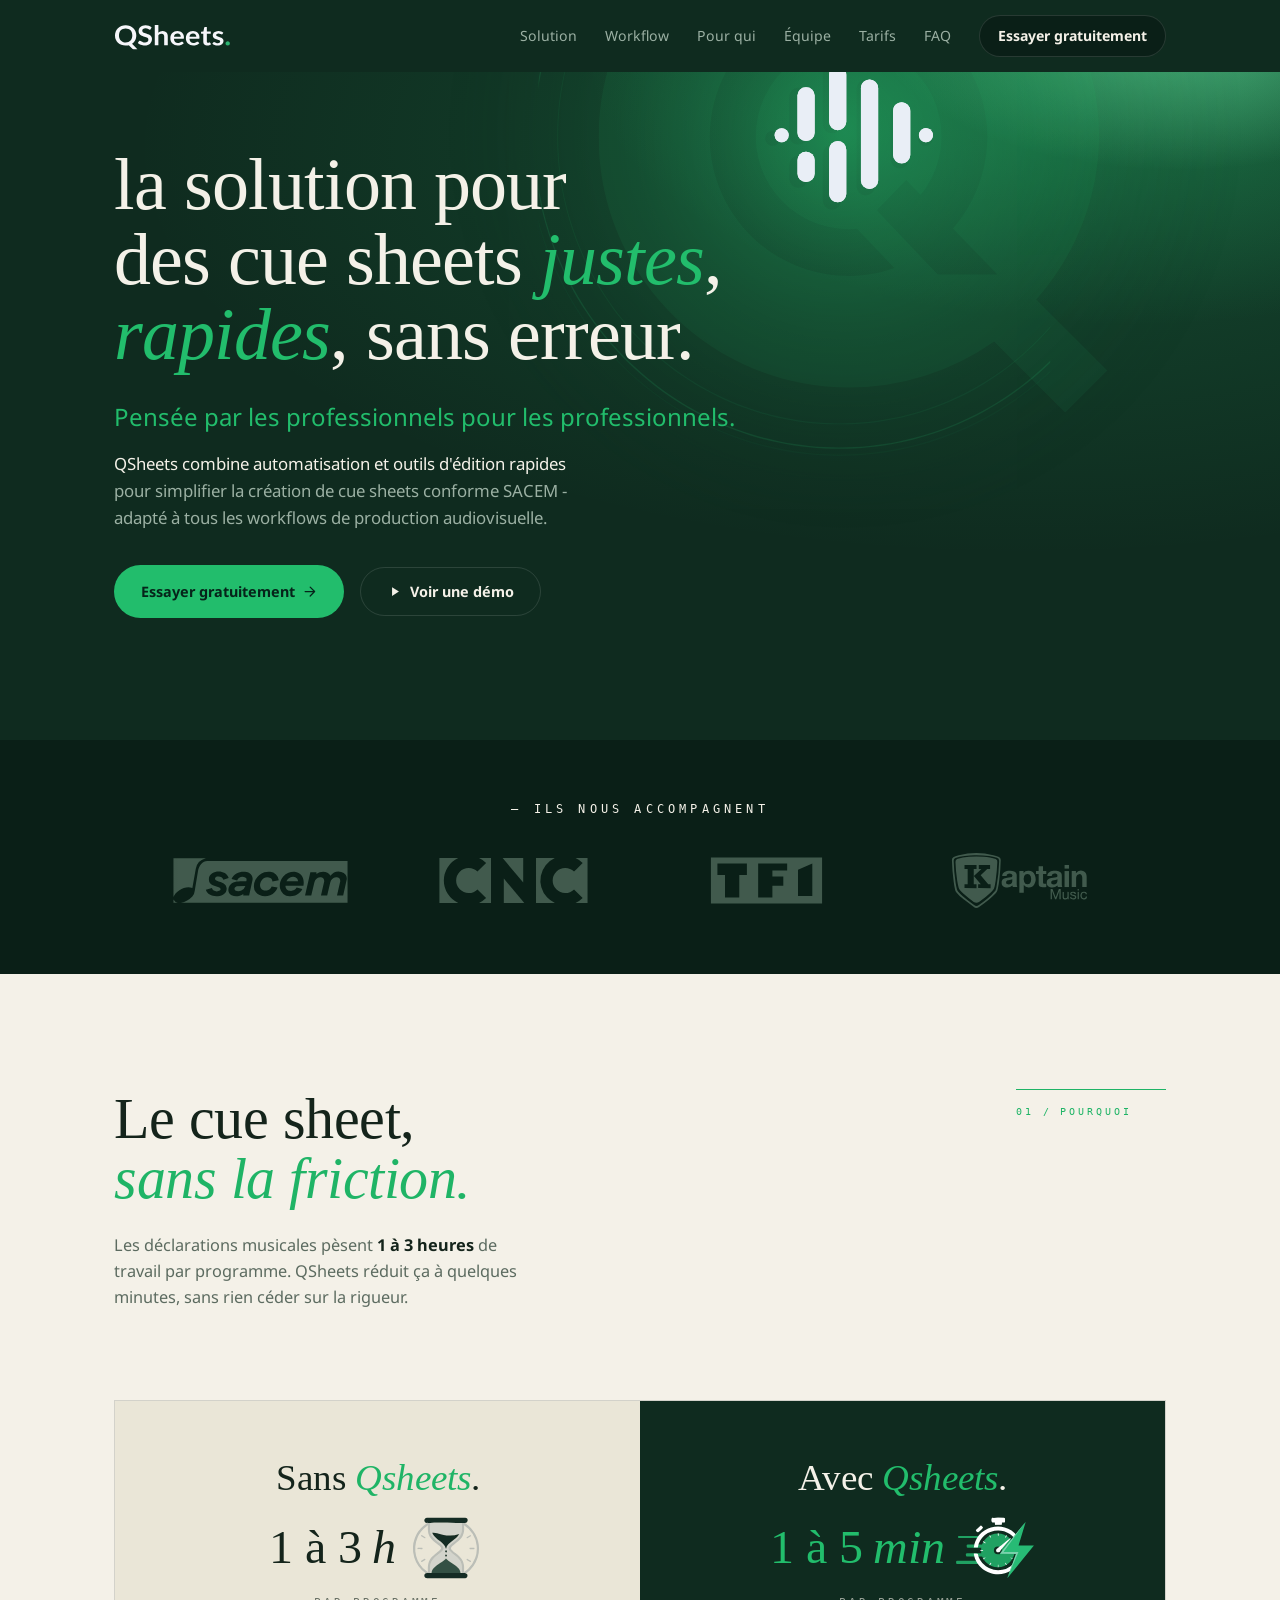
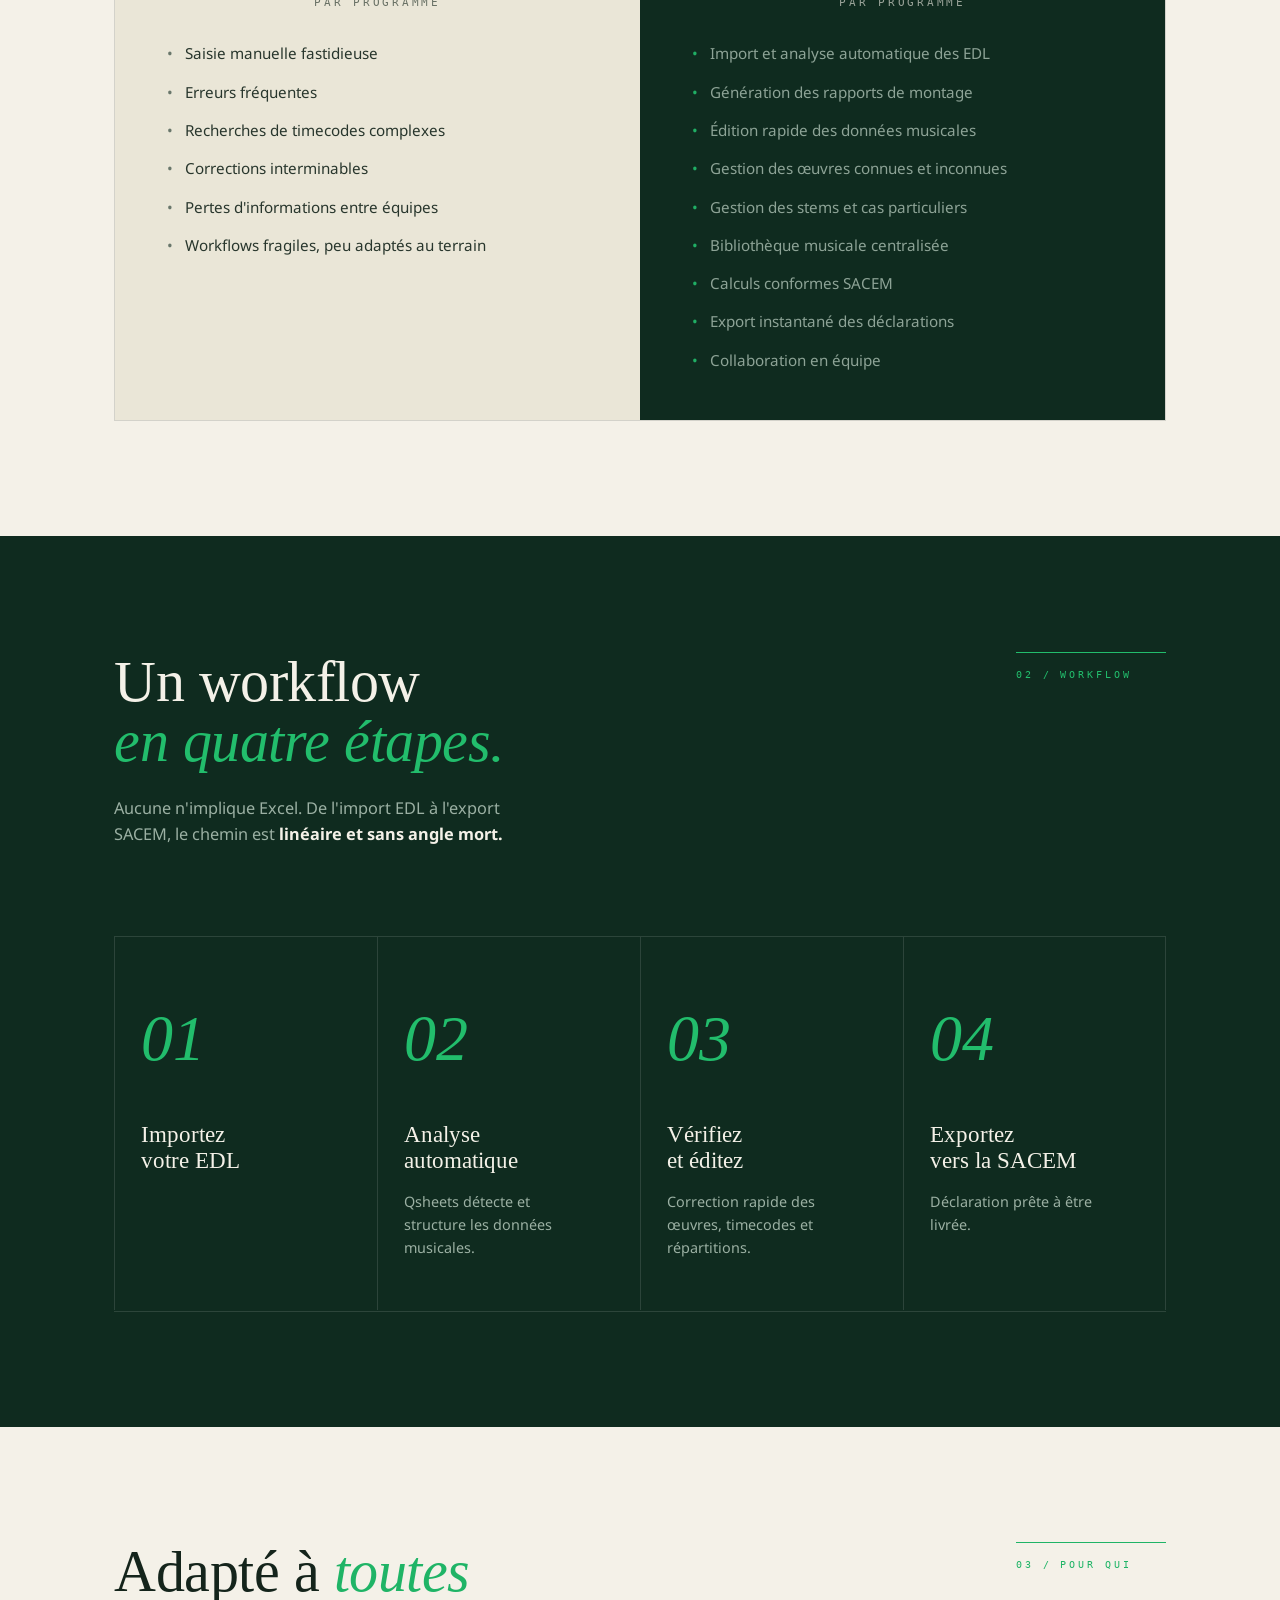
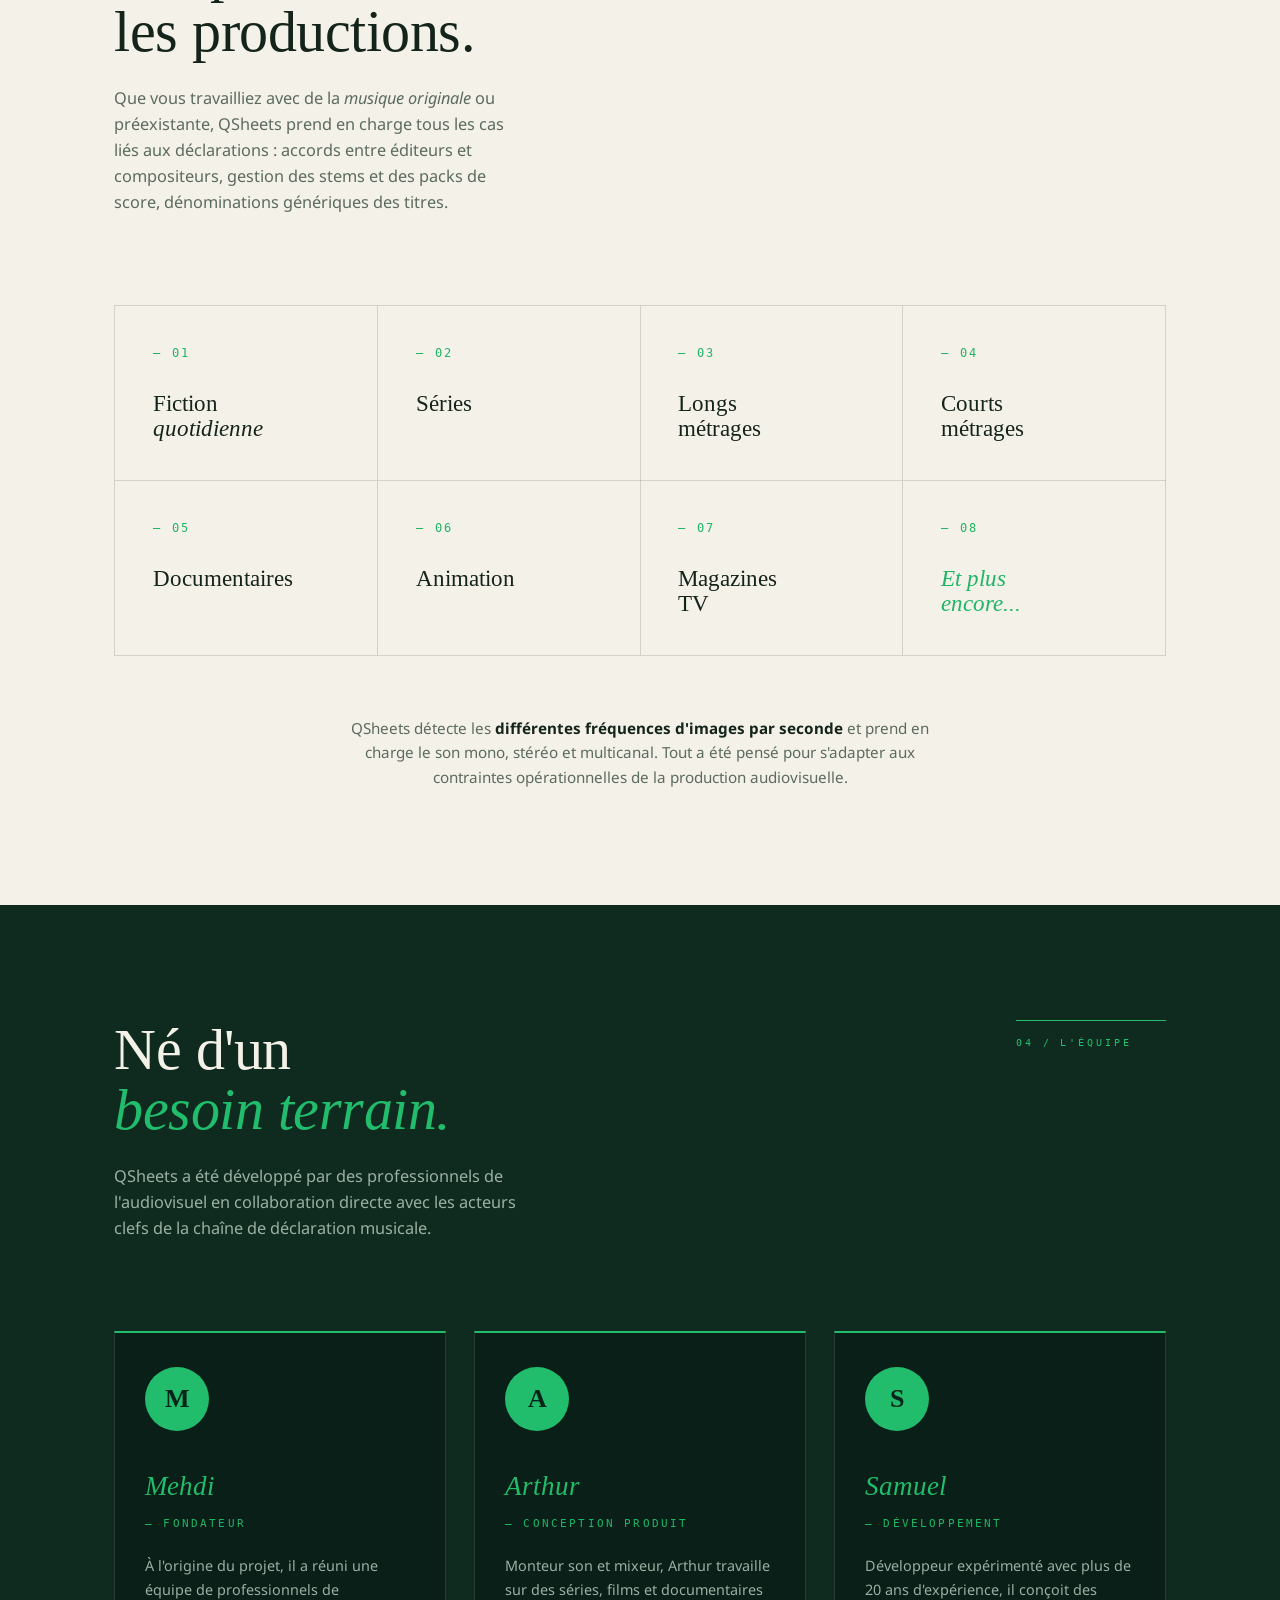
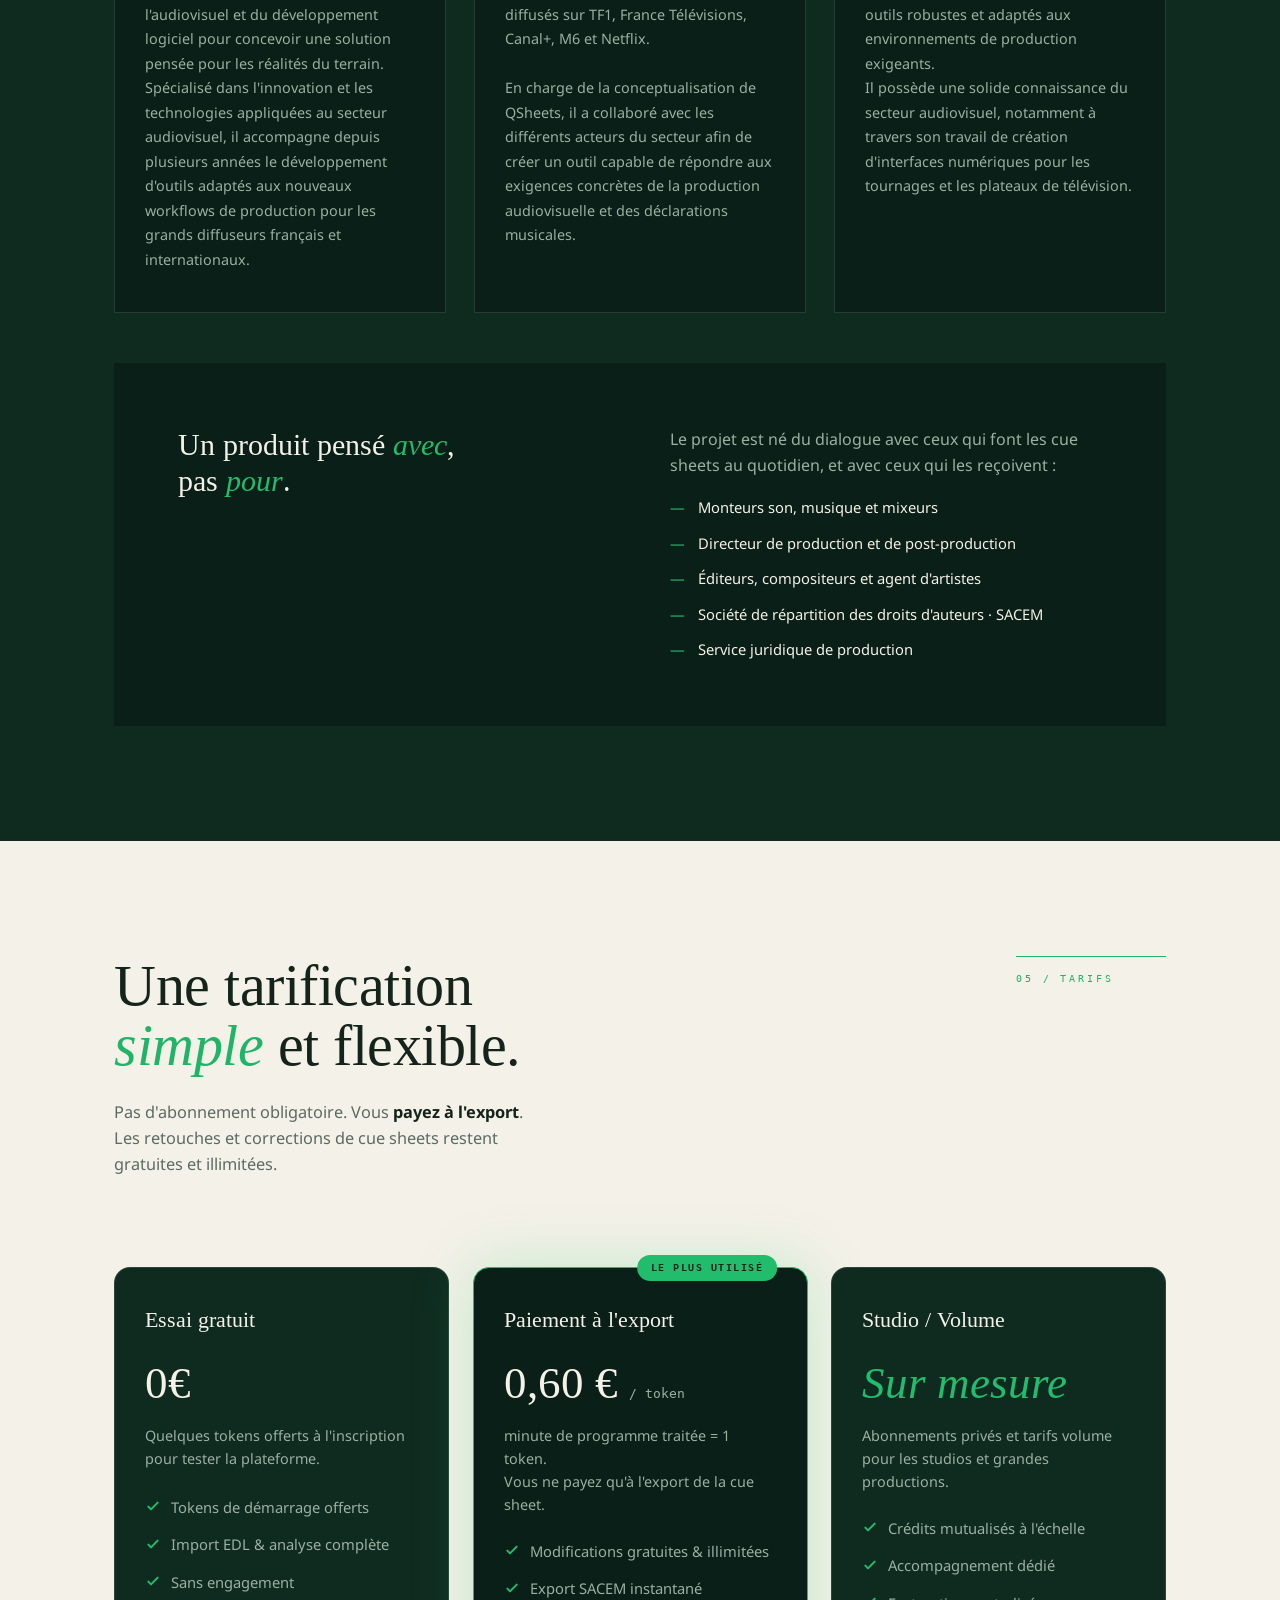
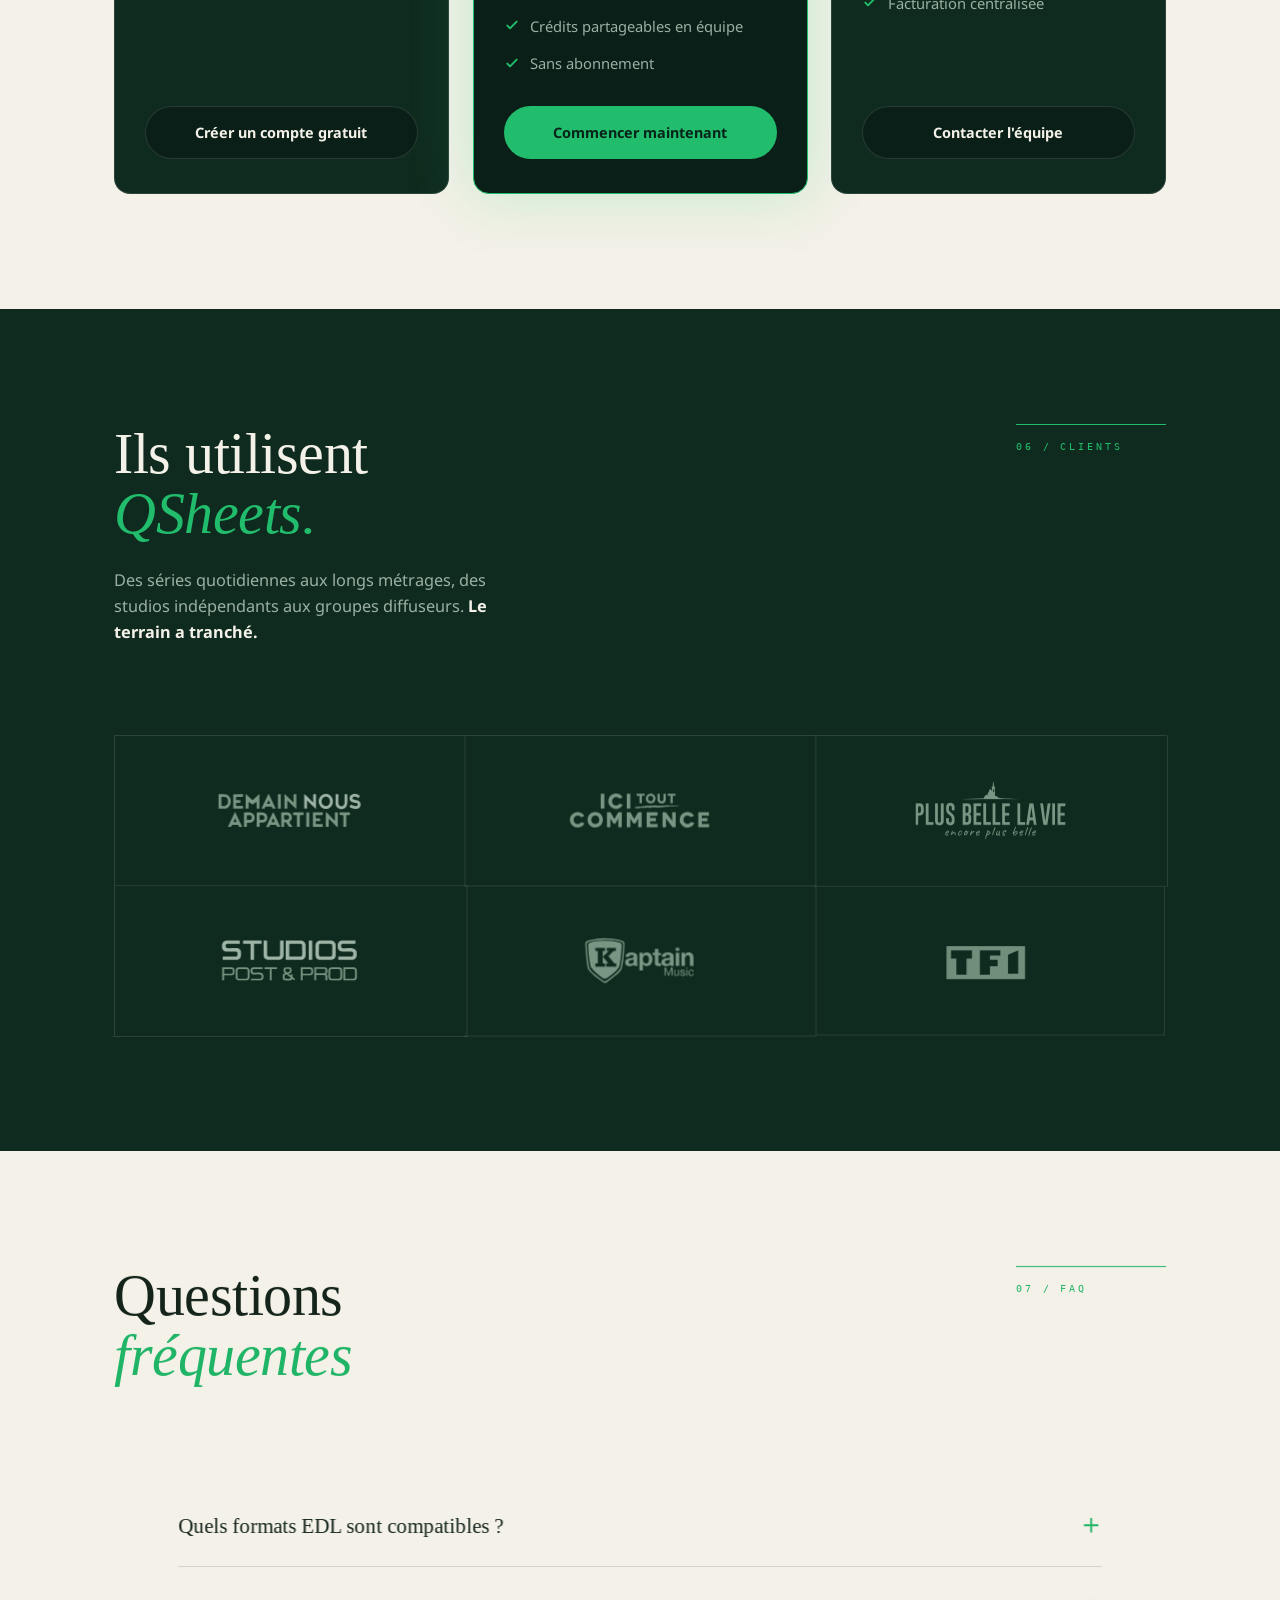
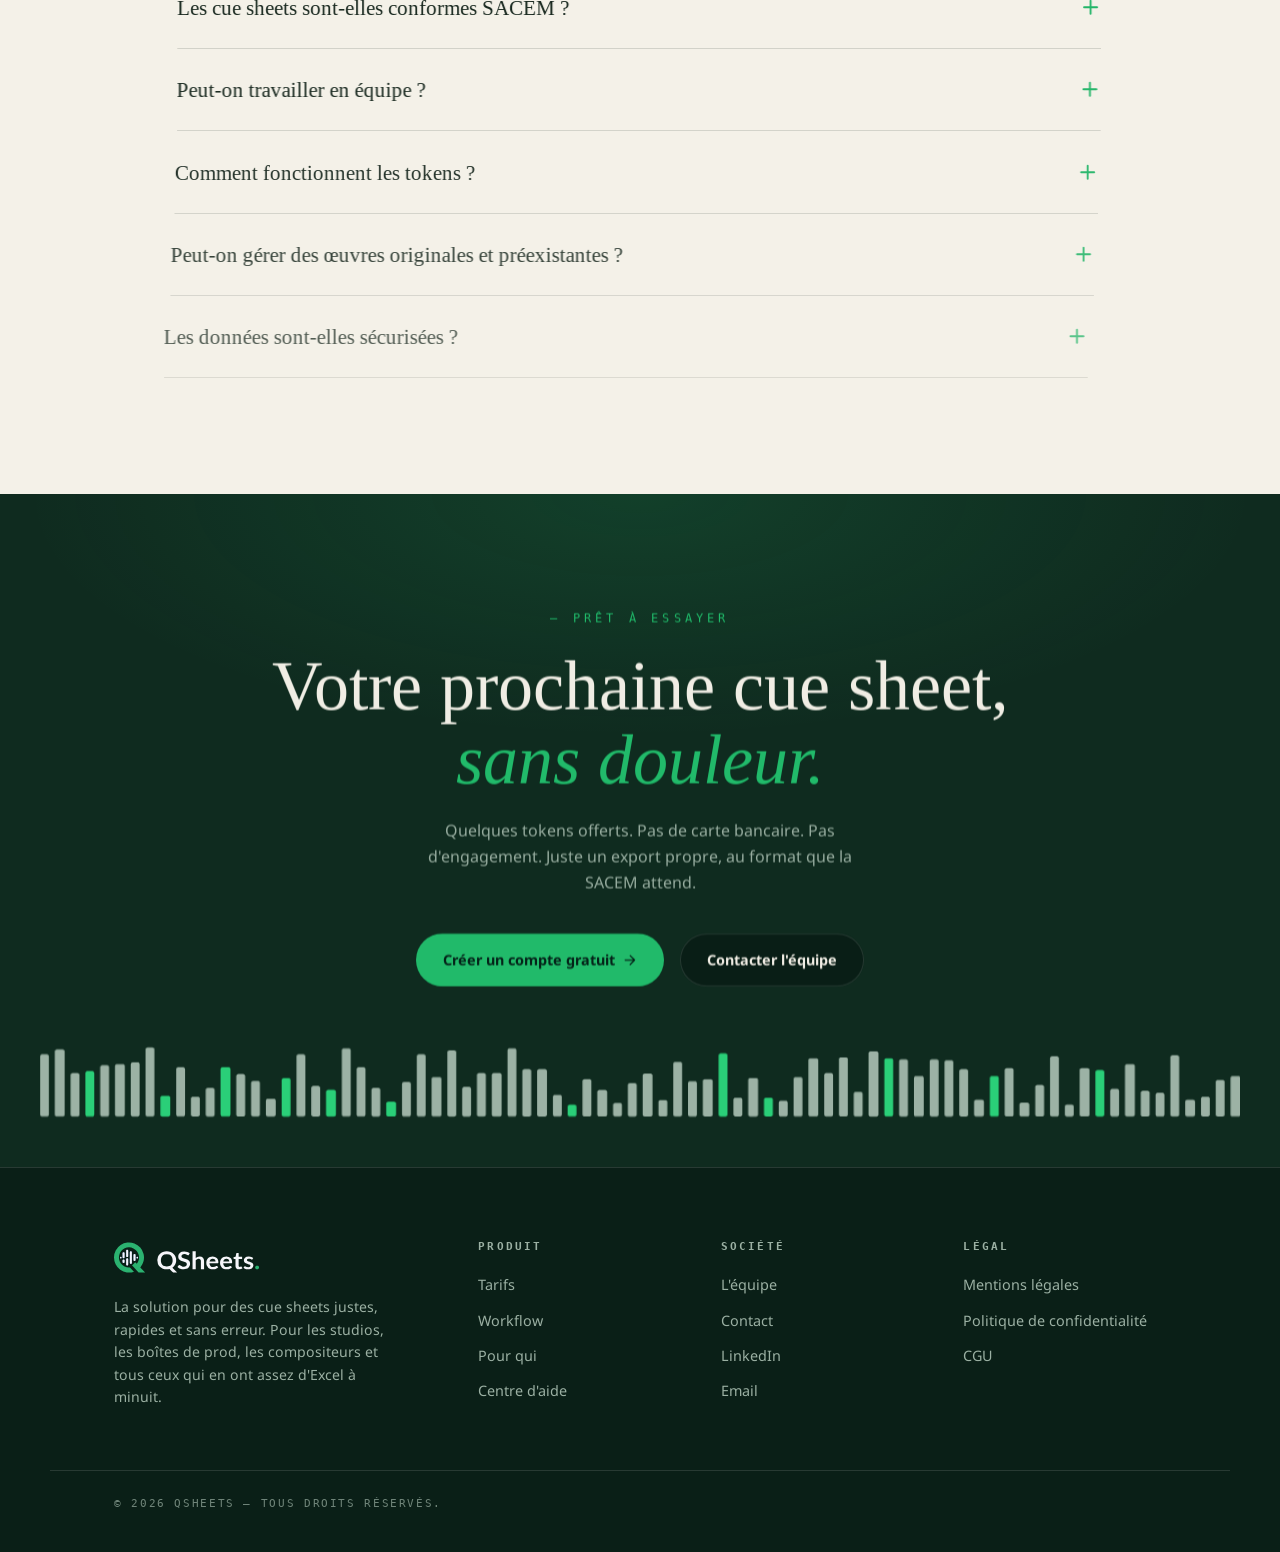
==== commit 6c7b7d87: "Align SVG bars to a common baseline and update styles for hero section - Added logic to align SVG ba" ====
--- a/index.html
+++ b/index.html
@@ -1,479 +1,1066 @@
-<!DOCTYPE html>
+<!doctype html>
 <html lang="fr">
-<head>
-  <meta charset="UTF-8" />
-  <meta name="viewport" content="width=device-width, initial-scale=1.0" />
-  <title>QSheets — La solution pour des cue sheets justes, rapides, sans erreur</title>
-  <meta name="description" content="QSheets : la solution pour des cue sheets justes, rapides, sans erreur. Pensé par les professionnels de l'audiovisuel, conforme SACEM." />
-  <link rel="stylesheet" href="style.css" />
-</head>
-<body>
-
-  <!-- ===================== NAV ===================== -->
-  <header class="nav" id="nav">
-    <div class="container nav__inner">
-      <a href="#hero" class="brand"><img src="img/logo_header.svg" alt="QSheets" class="brand__logo" /></a>
-      <nav class="nav__links" id="navLinks">
-        <a href="#pourquoi">Solution</a>
-        <a href="#workflow">Workflow</a>
-        <a href="#productions">Pour qui</a>
-        <a href="#equipe">Équipe</a>
-        <a href="#tarifs">Tarifs</a>
-        <a href="#faq">FAQ</a>
-        <a href="#cta" class="btn btn--tonal nav__cta">Essayer gratuitement</a>
-      </nav>
-      <button class="nav__toggle" id="navToggle" aria-label="Menu" aria-expanded="false">
-        <span></span><span></span><span></span>
-      </button>
+  <head>
+    <meta charset="UTF-8" />
+    <meta name="viewport" content="width=device-width, initial-scale=1.0" />
+    <title>
+      QSheets — La solution pour des cue sheets justes, rapides, sans erreur
+    </title>
+    <meta
+      name="description"
+      content="QSheets : la solution pour des cue sheets justes, rapides, sans erreur. Pensé par les professionnels de l'audiovisuel, conforme SACEM."
+    />
+    <link rel="stylesheet" href="style.css" />
+  </head>
+  <body>
+    <!-- ===================== NAV ===================== -->
+    <header class="nav" id="nav">
+      <div class="container nav__inner">
+        <a href="#hero" class="brand"
+          ><img src="img/logo_header.svg" alt="QSheets" class="brand__logo"
+        /></a>
+        <nav class="nav__links" id="navLinks">
+          <a href="#pourquoi">Solution</a>
+          <a href="#workflow">Workflow</a>
+          <a href="#productions">Pour qui</a>
+          <a href="#equipe">Équipe</a>
+          <a href="#tarifs">Tarifs</a>
+          <a href="#faq">FAQ</a>
+          <a href="#cta" class="btn btn--tonal nav__cta"
+            >Essayer gratuitement</a
+          >
+        </nav>
+        <button
+          class="nav__toggle"
+          id="navToggle"
+          aria-label="Menu"
+          aria-expanded="false"
+        >
+          <span></span><span></span><span></span>
+        </button>
+      </div>
+    </header>
+
+    <!-- ===================== HERO ===================== -->
+    <section class="hero section--dark" id="hero">
+      <div class="container hero__inner">
+        <div class="hero__content">
+          <h1 class="hero__title">
+            la solution pour <br />des cue sheets <em>justes</em>,<br />
+            <em>rapides</em>, sans erreur.
+          </h1>
+          <p class="hero__lead">
+            Pensée par les professionnels pour les professionnels.
+          </p>
+          <p class="hero__sub">
+            <span
+              >QSheets combine automatisation et outils d'édition rapides</span
+            >
+            pour simplifier la création de cue sheets conforme SACEM - adapté à
+            tous les workflows de production audiovisuelle.
+          </p>
+          <div class="hero__actions">
+            <a href="#cta" class="btn btn--primary"
+              >Essayer gratuitement
+              <svg
+                class="ico"
+                viewBox="0 0 24 24"
+                fill="none"
+                stroke="currentColor"
+                stroke-width="2"
+                stroke-linecap="round"
+                stroke-linejoin="round"
+                aria-hidden="true"
+              >
+                <path d="M5 12h14M13 5l7 7-7 7" />
+              </svg>
+            </a>
+            <button
+              type="button"
+              class="btn btn--outline"
+              data-demo
+              aria-haspopup="dialog"
+            >
+              <svg
+                class="ico"
+                viewBox="0 0 24 24"
+                fill="currentColor"
+                aria-hidden="true"
+              >
+                <path d="M8 5v14l11-7z" />
+              </svg>
+              Voir une démo
+            </button>
+          </div>
+        </div>
+        <div class="hero__visual">
+          <img src="img/imge-hero.svg" alt="" class="hero__img" />
+        </div>
+      </div>
+    </section>
+
+    <!-- ===================== BANDE LOGOS ===================== -->
+    <section class="logos-bar section--dark">
+      <div class="container">
+        <p class="eyebrow eyebrow--center">— Ils nous accompagnent</p>
+        <div class="hero__logos">
+          <img src="img/partenaire_1.svg" alt="Partenaire" />
+          <img src="img/partenaire_2.svg" alt="Partenaire" />
+          <img src="img/partenaire_3.svg" alt="Partenaire" />
+          <img src="img/partenaire_4.svg" alt="Partenaire" />
+        </div>
+      </div>
+    </section>
+
+    <!-- ===================== 01 POURQUOI ===================== -->
+    <section class="section section--cream" id="pourquoi">
+      <div class="container">
+        <div class="section__head">
+          <h2 class="display">Le cue sheet,<br /><em>sans la friction.</em></h2>
+          <p class="section__lead">
+            Les déclarations musicales pèsent <strong>1 à 3 heures</strong> de
+            travail par programme. QSheets réduit ça à quelques minutes, sans
+            rien céder sur la rigueur.
+          </p>
+          <span class="tag">01 / Pourquoi</span>
+        </div>
+
+        <div class="compare">
+          <div class="compare__card compare__card--bad">
+            <div class="compare__top">
+              <h3 class="compare__title">Sans <em>Qsheets</em>.</h3>
+              <p class="compare__metric">
+                1 à 3<em>h</em>
+                <span class="icn"><img src="img/sablier.svg" alt="" /></span>
+              </p>
+              <p class="compare__unit">PAR PROGRAMME</p>
+            </div>
+            <ul class="bullets">
+              <li>Saisie manuelle fastidieuse</li>
+              <li>Erreurs fréquentes</li>
+              <li>Recherches de timecodes complexes</li>
+              <li>Corrections interminables</li>
+              <li>Pertes d'informations entre équipes</li>
+              <li>Workflows fragiles, peu adaptés au terrain</li>
+            </ul>
+          </div>
+          <div class="compare__card compare__card--good">
+            <div class="compare__top">
+              <h3 class="compare__title">Avec <em>Qsheets</em>.</h3>
+              <p class="compare__metric">
+                1 à 5<em>min</em>
+                <span class="icn"
+                  ><img src="img/chronometre.svg" alt=""
+                /></span>
+              </p>
+              <p class="compare__unit">PAR PROGRAMME</p>
+            </div>
+            <ul class="bullets bullets--green">
+              <li>Import et analyse automatique des EDL</li>
+              <li>Génération des rapports de montage</li>
+              <li>Édition rapide des données musicales</li>
+              <li>Gestion des œuvres connues et inconnues</li>
+              <li>Gestion des stems et cas particuliers</li>
+              <li>Bibliothèque musicale centralisée</li>
+              <li>Calculs conformes SACEM</li>
+              <li>Export instantané des déclarations</li>
+              <li>Collaboration en équipe</li>
+            </ul>
+          </div>
+        </div>
+      </div>
+    </section>
+
+    <!-- ===================== 02 WORKFLOW ===================== -->
+    <section class="section section--dark" id="workflow">
+      <div class="container">
+        <div class="section__head">
+          <h2 class="display">Un workflow<br /><em>en quatre étapes.</em></h2>
+          <p class="section__lead">
+            Aucune n'implique Excel. De l'import EDL à l'export SACEM, le chemin
+            est
+            <strong>linéaire et sans angle mort.</strong>
+          </p>
+          <span class="tag">02 / Workflow</span>
+        </div>
+
+        <div class="steps">
+          <article class="step">
+            <span class="step__num">01</span>
+            <h3 class="step__title">Importez<br />votre EDL</h3>
+          </article>
+          <article class="step">
+            <span class="step__num">02</span>
+            <h3 class="step__title">Analyse<br />automatique</h3>
+            <p class="step__desc">
+              Qsheets détecte et structure les données musicales.
+            </p>
+          </article>
+          <article class="step">
+            <span class="step__num">03</span>
+            <h3 class="step__title">Vérifiez<br />et éditez</h3>
+            <p class="step__desc">
+              Correction rapide des œuvres, timecodes et répartitions.
+            </p>
+          </article>
+          <article class="step">
+            <span class="step__num">04</span>
+            <h3 class="step__title">Exportez<br />vers la SACEM</h3>
+            <p class="step__desc">Déclaration prête à être livrée.</p>
+          </article>
+        </div>
+      </div>
+    </section>
+
+    <!-- ===================== 03 PRODUCTIONS ===================== -->
+    <section class="section section--cream" id="productions">
+      <div class="container">
+        <div class="section__head">
+          <h2 class="display">
+            Adapté à <em>toutes</em><br />les productions.
+          </h2>
+          <p class="section__lead">
+            Que vous travailliez avec de la <em>musique originale</em> ou
+            préexistante, QSheets prend en charge tous les cas liés aux
+            déclarations : accords entre éditeurs et compositeurs, gestion des
+            stems et des packs de score, dénominations génériques des titres.
+          </p>
+          <span class="tag">03 / Pour qui</span>
+        </div>
+
+        <div class="prod-grid">
+          <div class="prod">
+            <span class="prod__num">— 01</span>
+            <h3>Fiction<br /><em>quotidienne</em></h3>
+          </div>
+          <div class="prod">
+            <span class="prod__num">— 02</span>
+            <h3>Séries</h3>
+          </div>
+          <div class="prod">
+            <span class="prod__num">— 03</span>
+            <h3>Longs<br />métrages</h3>
+          </div>
+          <div class="prod">
+            <span class="prod__num">— 04</span>
+            <h3>Courts<br />métrages</h3>
+          </div>
+          <div class="prod">
+            <span class="prod__num">— 05</span>
+            <h3>Documentaires</h3>
+          </div>
+          <div class="prod">
+            <span class="prod__num">— 06</span>
+            <h3>Animation</h3>
+          </div>
+          <div class="prod">
+            <span class="prod__num">— 07</span>
+            <h3>Magazines<br />TV</h3>
+          </div>
+          <div class="prod">
+            <span class="prod__num">— 08</span>
+            <h3 class="accent">
+              <em>Et plus<br />encore...</em>
+            </h3>
+          </div>
+        </div>
+
+        <div class="prod-foot">
+          <p>
+            QSheets détecte les
+            <strong>différentes fréquences d'images par seconde</strong> et
+            prend en charge le son mono, stéréo et multicanal. Tout a été pensé
+            pour s'adapter aux contraintes opérationnelles de la production
+            audiovisuelle.
+          </p>
+        </div>
+      </div>
+    </section>
+
+    <!-- ===================== 04 ÉQUIPE ===================== -->
+    <section class="section section--dark" id="equipe">
+      <div class="container">
+        <div class="section__head">
+          <h2 class="display">Né d'un<br /><em>besoin terrain.</em></h2>
+          <p class="section__lead">
+            QSheets a été développé par des professionnels de l'audiovisuel en
+            collaboration directe avec les acteurs clefs de la chaîne de
+            déclaration musicale.
+          </p>
+          <span class="tag">04 / L'équipe</span>
+        </div>
+
+        <div class="team">
+          <article class="team__card">
+            <span class="avatar">M</span>
+            <h3 class="team__name"><em>Mehdi</em></h3>
+            <p class="team__role">— Fondateur</p>
+            <p class="team__bio">
+              À l'origine du projet, il a réuni une équipe de professionnels de
+              l'audiovisuel et du développement logiciel pour concevoir une
+              solution pensée pour les réalités du terrain. Spécialisé dans
+              l'innovation et les technologies appliquées au secteur
+              audiovisuel, il accompagne depuis plusieurs années le
+              développement d'outils adaptés aux nouveaux workflows de
+              production pour les grands diffuseurs français et internationaux.
+            </p>
+          </article>
+          <article class="team__card">
+            <span class="avatar">A</span>
+            <h3 class="team__name"><em>Arthur</em></h3>
+            <p class="team__role">— Conception produit</p>
+            <p class="team__bio">
+              Monteur son et mixeur, Arthur travaille sur des séries, films et
+              documentaires diffusés sur TF1, France Télévisions, Canal+, M6 et
+              Netflix.
+              <br /><br />
+              En charge de la conceptualisation de QSheets, il a collaboré avec
+              les différents acteurs du secteur afin de créer un outil capable
+              de répondre aux exigences concrètes de la production audiovisuelle
+              et des déclarations musicales.
+            </p>
+          </article>
+          <article class="team__card">
+            <span class="avatar">S</span>
+            <h3 class="team__name"><em>Samuel</em></h3>
+            <p class="team__role">— Développement</p>
+            <p class="team__bio">
+              Développeur expérimenté avec plus de 20 ans d'expérience, il
+              conçoit des outils robustes et adaptés aux environnements de
+              production exigeants.
+              <br />
+              Il possède une solide connaissance du secteur audiovisuel,
+              notamment à travers son travail de création d'interfaces
+              numériques pour les tournages et les plateaux de télévision.
+            </p>
+          </article>
+        </div>
+
+        <div class="philo">
+          <h3 class="philo__title">
+            Un produit pensé <em>avec</em>,<br />pas <em>pour</em>.
+          </h3>
+          <div class="philo__body">
+            <p>
+              Le projet est né du dialogue avec ceux qui font les cue sheets au
+              quotidien, et avec ceux qui les reçoivent :
+            </p>
+            <ul class="dashed">
+              <li>Monteurs son, musique et mixeurs</li>
+              <li>Directeur de production et de post-production</li>
+              <li>Éditeurs, compositeurs et agent d'artistes</li>
+              <li>Société de répartition des droits d'auteurs · SACEM</li>
+              <li>Service juridique de production</li>
+            </ul>
+          </div>
+        </div>
+      </div>
+    </section>
+
+    <!-- ===================== 05 TARIFS ===================== -->
+    <section class="section section--cream" id="tarifs">
+      <div class="container">
+        <div class="section__head">
+          <h2 class="display">
+            Une tarification<br /><em>simple</em> et flexible.
+          </h2>
+          <p class="section__lead">
+            Pas d'abonnement obligatoire. Vous
+            <strong>payez à l'export</strong>. Les retouches et corrections de
+            cue sheets restent gratuites et illimitées.
+          </p>
+          <span class="tag">05 / Tarifs</span>
+        </div>
+
+        <div class="pricing">
+          <article class="price">
+            <h3 class="price__name">Essai gratuit</h3>
+            <p class="price__amount">0€</p>
+            <p class="price__desc">
+              Quelques tokens offerts à l'inscription pour tester la plateforme.
+            </p>
+            <ul class="checks">
+              <li>Tokens de démarrage offerts</li>
+              <li>Import EDL &amp; analyse complète</li>
+              <li>Sans engagement</li>
+            </ul>
+            <a href="#cta" class="btn btn--tonal btn--block"
+              >Créer un compte gratuit</a
+            >
+          </article>
+
+          <article class="price price--featured">
+            <span class="price__badge">LE PLUS UTILISÉ</span>
+            <h3 class="price__name">Paiement à l'export</h3>
+            <p class="price__amount">
+              0,60 € <span class="price__per">/ token</span>
+            </p>
+            <p class="price__desc">
+              minute de programme traitée = 1 token.<br />Vous ne payez qu'à
+              l'export de la cue sheet.
+            </p>
+            <ul class="checks">
+              <li>Modifications gratuites &amp; illimitées</li>
+              <li>Export SACEM instantané</li>
+              <li>Crédits partageables en équipe</li>
+              <li>Sans abonnement</li>
+            </ul>
+            <a href="#cta" class="btn btn--primary">Commencer maintenant</a>
+          </article>
+
+          <article class="price">
+            <h3 class="price__name">Studio / Volume</h3>
+            <p class="price__amount price__amount--accent">
+              <em>Sur mesure</em>
+            </p>
+            <p class="price__desc">
+              Abonnements privés et tarifs volume pour les studios et grandes
+              productions.
+            </p>
+            <ul class="checks">
+              <li>Crédits mutualisés à l'échelle</li>
+              <li>Accompagnement dédié</li>
+              <li>Facturation centralisée</li>
+            </ul>
+            <a href="#cta" class="btn btn--tonal btn--block"
+              >Contacter l'équipe</a
+            >
+          </article>
+        </div>
+      </div>
+    </section>
+
+    <!-- ===================== 06 CLIENTS ===================== -->
+    <section class="section section--dark" id="clients">
+      <div class="container">
+        <div class="section__head">
+          <h2 class="display">Ils utilisent<br /><em>QSheets.</em></h2>
+          <p class="section__lead">
+            Des séries quotidiennes aux longs métrages, des studios indépendants
+            aux groupes diffuseurs. <strong>Le terrain a tranché.</strong>
+          </p>
+          <span class="tag">06 / Clients</span>
+        </div>
+
+        <div class="clients">
+          <div class="client">
+            <img src="img/logo_1.svg" alt="Demain nous appartient" />
+          </div>
+          <div class="client">
+            <img src="img/logo_2.svg" alt="Ici tout commence" />
+          </div>
+          <div class="client">
+            <img src="img/logo_3.svg" alt="Plus belle la vie" />
+          </div>
+          <div class="client">
+            <img src="img/logo_4.svg" alt="Studios Post & Prod" />
+          </div>
+          <div class="client">
+            <img src="img/logo_5.svg" alt="Kaptain Music" />
+          </div>
+          <div class="client"><img src="img/logo_6.svg" alt="TF1" /></div>
+        </div>
+      </div>
+    </section>
+
+    <!-- ===================== 07 FAQ ===================== -->
+    <section class="section section--cream" id="faq">
+      <div class="container">
+        <div class="section__head">
+          <h2 class="display">Questions<br /><em>fréquentes</em></h2>
+          <span class="tag">07 / FAQ</span>
+        </div>
+
+        <div class="faq">
+          <details class="faq__item">
+            <summary>
+              Quels formats EDL sont compatibles ?<span class="faq__icon"
+                ><svg
+                  viewBox="0 0 24 24"
+                  fill="none"
+                  stroke="currentColor"
+                  stroke-width="2"
+                  stroke-linecap="round"
+                  aria-hidden="true"
+                >
+                  <path d="M12 5v14M5 12h14" /></svg
+              ></span>
+            </summary>
+            <p>
+              QSheets est compatible avec les EDL exportés depuis
+              <strong>Pro Tools</strong>. Il suffit de configurer l'export selon
+              notre protocole, un tutoriel vidéo est disponible ici pour vous
+              guider étape par étape.
+            </p>
+          </details>
+          <details class="faq__item">
+            <summary>
+              Les cue sheets sont-elles conformes SACEM ?<span class="faq__icon"
+                ><svg
+                  viewBox="0 0 24 24"
+                  fill="none"
+                  stroke="currentColor"
+                  stroke-width="2"
+                  stroke-linecap="round"
+                  aria-hidden="true"
+                >
+                  <path d="M12 5v14M5 12h14" /></svg
+              ></span>
+            </summary>
+            <p>
+              Oui. Les exports générés par QSheets
+              <strong>remplissent automatiquement</strong> les champs de la
+              matrice officielle de la SACEM, avec une gestion précise des
+              durées, des répartitions, des cas particuliers de superpositions
+              et des informations liées aux œuvres musicales.
+            </p>
+          </details>
+          <details class="faq__item">
+            <summary>
+              Peut-on travailler en équipe ?<span class="faq__icon"
+                ><svg
+                  viewBox="0 0 24 24"
+                  fill="none"
+                  stroke="currentColor"
+                  stroke-width="2"
+                  stroke-linecap="round"
+                  aria-hidden="true"
+                >
+                  <path d="M12 5v14M5 12h14" /></svg
+              ></span>
+            </summary>
+            <p>
+              Oui. QSheets permet le <strong>travail collaboratif</strong> entre
+              plusieurs utilisateurs. Les projets et les crédits peuvent être
+              partagés afin de faciliter les échanges entre production,
+              supervision musicale, montage et post-production.
+            </p>
+          </details>
+          <details class="faq__item">
+            <summary>
+              Comment fonctionnent les tokens ?<span class="faq__icon"
+                ><svg
+                  viewBox="0 0 24 24"
+                  fill="none"
+                  stroke="currentColor"
+                  stroke-width="2"
+                  stroke-linecap="round"
+                  aria-hidden="true"
+                >
+                  <path d="M12 5v14M5 12h14" /></svg
+              ></span>
+            </summary>
+            <p>
+              Le fonctionnement est simple :
+              <strong>1 minute de programme traitée = 1 token</strong>. Des
+              tokens sont offerts à la création du compte pour tester la
+              plateforme. Vous pouvez ensuite acheter des crédits selon vos
+              besoins, sans engagement. Les retouches et corrections de cue
+              sheets restent gratuites et illimitées.
+            </p>
+          </details>
+          <details class="faq__item">
+            <summary>
+              Peut-on gérer des œuvres originales et préexistantes ?<span
+                class="faq__icon"
+                ><svg
+                  viewBox="0 0 24 24"
+                  fill="none"
+                  stroke="currentColor"
+                  stroke-width="2"
+                  stroke-linecap="round"
+                  aria-hidden="true"
+                >
+                  <path d="M12 5v14M5 12h14" /></svg
+              ></span>
+            </summary>
+            <p>
+              Oui. QSheets a été pensé pour gérer aussi bien les
+              <strong>œuvres originales</strong> que les
+              <strong>musiques préexistantes</strong>, y compris les cas
+              complexes liés aux ayants droit, éditeurs, compositeurs, stems ou
+              dénominations génériques. Vous pouvez importer votre catalogue,
+              celui d'un tiers, ou en constituer un sur la durée au fur et à
+              mesure de vos déclarations.
+            </p>
+          </details>
+          <details class="faq__item">
+            <summary>
+              Les données sont-elles sécurisées ?<span class="faq__icon"
+                ><svg
+                  viewBox="0 0 24 24"
+                  fill="none"
+                  stroke="currentColor"
+                  stroke-width="2"
+                  stroke-linecap="round"
+                  aria-hidden="true"
+                >
+                  <path d="M12 5v14M5 12h14" /></svg
+              ></span>
+            </summary>
+            <p>
+              Oui. Les données traitées sur QSheets sont
+              <strong>hébergées et protégées</strong> avec une attention
+              particulière portée à la confidentialité des productions et des
+              informations musicales.
+            </p>
+          </details>
+        </div>
+      </div>
+    </section>
+
+    <!-- ===================== CTA ===================== -->
+    <section class="section section--dark cta" id="cta">
+      <div class="container cta__inner">
+        <p class="eyebrow eyebrow--center">— Prêt à essayer</p>
+        <h2 class="cta__title">
+          Votre prochaine cue sheet,<br /><em>sans douleur.</em>
+        </h2>
+        <p class="cta__sub">
+          Quelques tokens offerts. Pas de carte bancaire. Pas d'engagement.
+          Juste un export propre, au format que la SACEM attend.
+        </p>
+        <div class="cta__actions">
+          <a href="#" class="btn btn--primary"
+            >Créer un compte gratuit
+            <svg
+              class="ico"
+              viewBox="0 0 24 24"
+              fill="none"
+              stroke="currentColor"
+              stroke-width="2"
+              stroke-linecap="round"
+              stroke-linejoin="round"
+              aria-hidden="true"
+            >
+              <path d="M5 12h14M13 5l7 7-7 7" />
+            </svg>
+          </a>
+          <a href="#" class="btn btn--tonal">Contacter l'équipe</a>
+        </div>
+        <!-- barre de son inline (animée via anime.js) -->
+        <svg
+          class="cta__wave"
+          aria-hidden="true"
+          id="Calque_1"
+          data-name="Calque 1"
+          xmlns="http://www.w3.org/2000/svg"
+          viewBox="0 0 987 70"
+        >
+          <defs>
+            <style>
+              .cls-1 {
+                fill: #9fb5a8;
+              }
+              .cls-2 {
+                fill: #2bd37a;
+              }
+            </style>
+          </defs>
+          <path
+            class="cls-1"
+            d="M0,61.77V13.91a1.58,1.58,0,0,1,.48-1.15A1.54,1.54,0,0,1,1,12.41a1.68,1.68,0,0,1,.62-.13H5.68a1.69,1.69,0,0,1,1.15.48,1.62,1.62,0,0,1,.47,1.15V61.77a1.63,1.63,0,0,1-.12.62,1.58,1.58,0,0,1-.35.53,1.69,1.69,0,0,1-1.15.48H1.62A1.68,1.68,0,0,1,1,63.27a1.54,1.54,0,0,1-.52-.35,1.61,1.61,0,0,1-.36-.53A1.63,1.63,0,0,1,0,61.77"
+          />
+          <path
+            class="cls-1"
+            d="M12.17,61.77V9.85a1.63,1.63,0,0,1,.12-.62,1.58,1.58,0,0,1,.88-.88,1.67,1.67,0,0,1,.62-.12h4.87a1.67,1.67,0,0,1,.62.12,1.58,1.58,0,0,1,.88.88,1.63,1.63,0,0,1,.12.62V61.77a1.63,1.63,0,0,1-.12.62,1.58,1.58,0,0,1-.35.53,1.69,1.69,0,0,1-1.15.48H13.79a1.69,1.69,0,0,1-1.15-.48,1.58,1.58,0,0,1-.35-.53,1.63,1.63,0,0,1-.12-.62"
+          />
+          <path
+            class="cls-1"
+            d="M25.15,61.77V29.32a1.67,1.67,0,0,1,.12-.62,1.88,1.88,0,0,1,.35-.53,1.69,1.69,0,0,1,.53-.35,1.67,1.67,0,0,1,.62-.12h4.06a1.67,1.67,0,0,1,.62.12,1.58,1.58,0,0,1,.88.88,1.67,1.67,0,0,1,.12.62V61.77a1.63,1.63,0,0,1-.12.62,1.58,1.58,0,0,1-.35.53,1.69,1.69,0,0,1-1.15.48H26.77a1.69,1.69,0,0,1-1.15-.48,1.75,1.75,0,0,1-.35-.53,1.63,1.63,0,0,1-.12-.62"
+          />
+          <path
+            class="cls-2"
+            d="M37.32,61.77V27.7a1.63,1.63,0,0,1,.12-.62,1.58,1.58,0,0,1,.35-.53,1.69,1.69,0,0,1,.53-.35,1.67,1.67,0,0,1,.62-.12H43a1.67,1.67,0,0,1,.62.12,1.69,1.69,0,0,1,.53.35,1.75,1.75,0,0,1,.35.53,1.63,1.63,0,0,1,.12.62V61.77a1.63,1.63,0,0,1-.12.62,1.75,1.75,0,0,1-.35.53A1.69,1.69,0,0,1,43,63.4H38.94a1.69,1.69,0,0,1-1.15-.48,1.58,1.58,0,0,1-.35-.53,1.63,1.63,0,0,1-.12-.62"
+          />
+          <path
+            class="cls-1"
+            d="M49.49,61.77V22.83a1.67,1.67,0,0,1,.12-.62,1.58,1.58,0,0,1,.88-.88,1.67,1.67,0,0,1,.62-.12h4.06a1.67,1.67,0,0,1,.62.12,1.54,1.54,0,0,1,.52.35,1.72,1.72,0,0,1,.36.53,1.67,1.67,0,0,1,.12.62V61.77a1.63,1.63,0,0,1-.12.62,1.61,1.61,0,0,1-.36.53,1.54,1.54,0,0,1-.52.35,1.68,1.68,0,0,1-.62.13H51.11A1.69,1.69,0,0,1,50,62.92a1.58,1.58,0,0,1-.35-.53,1.63,1.63,0,0,1-.12-.62"
+          />
+          <path
+            class="cls-1"
+            d="M61.66,61.77V22a1.63,1.63,0,0,1,.12-.62,1.58,1.58,0,0,1,.88-.88,1.63,1.63,0,0,1,.62-.12h4.87a1.67,1.67,0,0,1,.62.12,1.54,1.54,0,0,1,.52.35,1.61,1.61,0,0,1,.36.53,1.63,1.63,0,0,1,.12.62V61.77a1.63,1.63,0,0,1-.12.62,1.61,1.61,0,0,1-.36.53,1.54,1.54,0,0,1-.52.35,1.68,1.68,0,0,1-.62.13H63.28a1.64,1.64,0,0,1-.62-.13,1.58,1.58,0,0,1-.88-.88,1.63,1.63,0,0,1-.12-.62"
+          />
+          <path
+            class="cls-1"
+            d="M74.64,61.77V20.4a1.62,1.62,0,0,1,.47-1.15,1.69,1.69,0,0,1,1.15-.48h4.06a1.68,1.68,0,0,1,.62.13,1.54,1.54,0,0,1,.52.35,1.58,1.58,0,0,1,.48,1.15V61.77a1.63,1.63,0,0,1-.12.62,1.61,1.61,0,0,1-.36.53,1.54,1.54,0,0,1-.52.35,1.68,1.68,0,0,1-.62.13H76.26a1.69,1.69,0,0,1-1.15-.48,1.58,1.58,0,0,1-.35-.53,1.63,1.63,0,0,1-.12-.62"
+          />
+          <path
+            class="cls-1"
+            d="M86.81,61.77V8.23a1.63,1.63,0,0,1,.12-.62,1.58,1.58,0,0,1,.88-.88,1.64,1.64,0,0,1,.62-.13h4.06a1.68,1.68,0,0,1,.62.13,1.54,1.54,0,0,1,.52.35,1.44,1.44,0,0,1,.35.53,1.47,1.47,0,0,1,.13.62V61.77a1.47,1.47,0,0,1-.13.62,1.44,1.44,0,0,1-.35.53,1.54,1.54,0,0,1-.52.35,1.68,1.68,0,0,1-.62.13H88.43a1.64,1.64,0,0,1-.62-.13,1.58,1.58,0,0,1-.88-.88,1.63,1.63,0,0,1-.12-.62"
+          />
+          <path
+            class="cls-2"
+            d="M99,61.77V48a1.63,1.63,0,0,1,.12-.62,1.69,1.69,0,0,1,.35-.53,1.58,1.58,0,0,1,.53-.35,1.63,1.63,0,0,1,.62-.12h4.87a1.67,1.67,0,0,1,.62.12,1.54,1.54,0,0,1,.52.35,1.72,1.72,0,0,1,.36.53,1.63,1.63,0,0,1,.12.62V61.77a1.63,1.63,0,0,1-.12.62,1.61,1.61,0,0,1-.36.53,1.54,1.54,0,0,1-.52.35,1.68,1.68,0,0,1-.62.13H100.6a1.64,1.64,0,0,1-.62-.13,1.58,1.58,0,0,1-.88-.88,1.63,1.63,0,0,1-.12-.62"
+          />
+          <path
+            class="cls-1"
+            d="M112,61.77V24.45a1.67,1.67,0,0,1,.12-.62,1.54,1.54,0,0,1,.35-.52A1.61,1.61,0,0,1,113,23a1.63,1.63,0,0,1,.62-.12h4.06a1.54,1.54,0,0,1,1.14.48,1.54,1.54,0,0,1,.35.52,1.5,1.5,0,0,1,.13.62V61.77a1.47,1.47,0,0,1-.13.62,1.58,1.58,0,0,1-.35.53,1.64,1.64,0,0,1-.52.35,1.68,1.68,0,0,1-.62.13h-4.06a1.64,1.64,0,0,1-.62-.13,1.58,1.58,0,0,1-.88-.88,1.63,1.63,0,0,1-.12-.62"
+          />
+          <path
+            class="cls-1"
+            d="M124.13,61.77v-13a1.67,1.67,0,0,1,.12-.62,1.69,1.69,0,0,1,.35-.53,1.58,1.58,0,0,1,.53-.35,1.63,1.63,0,0,1,.62-.12h4.05a1.68,1.68,0,0,1,.63.12,1.64,1.64,0,0,1,.52.35,1.69,1.69,0,0,1,.35.53,1.5,1.5,0,0,1,.13.62v13a1.47,1.47,0,0,1-.13.62,1.58,1.58,0,0,1-.35.53,1.64,1.64,0,0,1-.52.35,1.69,1.69,0,0,1-.63.13h-4.05a1.64,1.64,0,0,1-.62-.13,1.58,1.58,0,0,1-.88-.88,1.63,1.63,0,0,1-.12-.62"
+          />
+          <path
+            class="cls-1"
+            d="M136.29,61.77V41.49a1.64,1.64,0,0,1,.13-.62,1.69,1.69,0,0,1,.35-.53,1.58,1.58,0,0,1,.53-.35,1.63,1.63,0,0,1,.62-.12H142a1.62,1.62,0,0,1,1.15.47,1.69,1.69,0,0,1,.35.53,1.47,1.47,0,0,1,.13.62V61.77a1.47,1.47,0,0,1-.13.62,1.58,1.58,0,0,1-.88.88,1.6,1.6,0,0,1-.62.13h-4.05a1.64,1.64,0,0,1-.62-.13,1.58,1.58,0,0,1-.88-.88,1.64,1.64,0,0,1-.13-.62"
+          />
+          <path
+            class="cls-2"
+            d="M148.46,61.77V24.45a1.68,1.68,0,0,1,.13-.62,1.54,1.54,0,0,1,.35-.52,1.58,1.58,0,0,1,1.15-.48H155a1.54,1.54,0,0,1,1.15.48,1.54,1.54,0,0,1,.35.52,1.5,1.5,0,0,1,.13.62V61.77a1.47,1.47,0,0,1-.13.62,1.58,1.58,0,0,1-.35.53,1.64,1.64,0,0,1-.52.35,1.69,1.69,0,0,1-.63.13h-4.86a1.6,1.6,0,0,1-.62-.13,1.58,1.58,0,0,1-.88-.88,1.64,1.64,0,0,1-.13-.62"
+          />
+          <path
+            class="cls-1"
+            d="M161.44,61.77V30.13a1.69,1.69,0,0,1,.48-1.15,1.75,1.75,0,0,1,.53-.35,1.63,1.63,0,0,1,.62-.12h4.05a1.59,1.59,0,0,1,.62.12,1.75,1.75,0,0,1,.53.35,1.69,1.69,0,0,1,.48,1.15V61.77a1.64,1.64,0,0,1-.13.62,1.58,1.58,0,0,1-.88.88,1.6,1.6,0,0,1-.62.13h-4.05a1.64,1.64,0,0,1-.62-.13,1.58,1.58,0,0,1-.88-.88,1.64,1.64,0,0,1-.13-.62"
+          />
+          <path
+            class="cls-1"
+            d="M173.61,61.77v-26a1.69,1.69,0,0,1,.48-1.15,1.62,1.62,0,0,1,1.15-.47h4a1.63,1.63,0,0,1,.62.12,1.58,1.58,0,0,1,.53.35,1.69,1.69,0,0,1,.48,1.15v26a1.64,1.64,0,0,1-.13.62,1.58,1.58,0,0,1-.88.88,1.64,1.64,0,0,1-.62.13h-4a1.6,1.6,0,0,1-.62-.13,1.58,1.58,0,0,1-.88-.88,1.64,1.64,0,0,1-.13-.62"
+          />
+          <path
+            class="cls-1"
+            d="M185.78,61.77V50.41a1.5,1.5,0,0,1,.13-.62,1.54,1.54,0,0,1,.35-.52,1.64,1.64,0,0,1,.52-.35,1.51,1.51,0,0,1,.63-.13h4.86a1.44,1.44,0,0,1,.62.13,1.58,1.58,0,0,1,.53.35,1.54,1.54,0,0,1,.35.52,1.68,1.68,0,0,1,.13.62V61.77a1.64,1.64,0,0,1-.13.62,1.58,1.58,0,0,1-.88.88,1.6,1.6,0,0,1-.62.13h-4.86a1.69,1.69,0,0,1-.63-.13,1.64,1.64,0,0,1-.52-.35,1.58,1.58,0,0,1-.35-.53,1.47,1.47,0,0,1-.13-.62"
+          />
+          <path
+            class="cls-2"
+            d="M198.76,61.77V33.38a1.47,1.47,0,0,1,.13-.62,1.61,1.61,0,0,1,1.5-1h4.05a1.63,1.63,0,0,1,.62.12,1.58,1.58,0,0,1,.88.88,1.63,1.63,0,0,1,.12.62V61.77a1.63,1.63,0,0,1-.12.62,1.58,1.58,0,0,1-.88.88,1.64,1.64,0,0,1-.62.13h-4.05a1.6,1.6,0,0,1-.62-.13,1.58,1.58,0,0,1-.88-.88,1.47,1.47,0,0,1-.13-.62"
+          />
+          <path
+            class="cls-1"
+            d="M210.93,61.77V13.91a1.44,1.44,0,0,1,.13-.62,1.58,1.58,0,0,1,.35-.53,1.64,1.64,0,0,1,.52-.35,1.69,1.69,0,0,1,.63-.13h4.05a1.64,1.64,0,0,1,.62.13,1.61,1.61,0,0,1,1,1.5V61.77a1.63,1.63,0,0,1-.12.62,1.58,1.58,0,0,1-.88.88,1.64,1.64,0,0,1-.62.13h-4.05a1.69,1.69,0,0,1-.63-.13,1.64,1.64,0,0,1-.52-.35,1.58,1.58,0,0,1-.35-.53,1.47,1.47,0,0,1-.13-.62"
+          />
+          <path
+            class="cls-1"
+            d="M223.1,61.77V39.87a1.69,1.69,0,0,1,.48-1.15,1.54,1.54,0,0,1,.52-.35,1.68,1.68,0,0,1,.62-.13h4.06a1.64,1.64,0,0,1,.62.13,1.61,1.61,0,0,1,1,1.5v21.9a1.63,1.63,0,0,1-.12.62,1.58,1.58,0,0,1-.88.88,1.64,1.64,0,0,1-.62.13h-4.06a1.68,1.68,0,0,1-.62-.13,1.54,1.54,0,0,1-.52-.35,1.44,1.44,0,0,1-.35-.53,1.47,1.47,0,0,1-.13-.62"
+          />
+          <path
+            class="cls-2"
+            d="M235.27,61.77V43.11a1.67,1.67,0,0,1,.12-.62,1.77,1.77,0,0,1,.88-.88,1.67,1.67,0,0,1,.62-.12h4.87a1.63,1.63,0,0,1,.62.12,1.61,1.61,0,0,1,.53.36,1.54,1.54,0,0,1,.35.52,1.67,1.67,0,0,1,.12.62V61.77a1.63,1.63,0,0,1-.12.62,1.58,1.58,0,0,1-.88.88,1.64,1.64,0,0,1-.62.13h-4.87a1.68,1.68,0,0,1-.62-.13,1.54,1.54,0,0,1-.52-.35,1.61,1.61,0,0,1-.36-.53,1.63,1.63,0,0,1-.12-.62"
+          />
+          <path
+            class="cls-1"
+            d="M248.25,61.77V9a1.63,1.63,0,0,1,.12-.62,1.61,1.61,0,0,1,.36-.53,1.54,1.54,0,0,1,.52-.35,1.67,1.67,0,0,1,.62-.12h4.06a1.63,1.63,0,0,1,.62.12,1.58,1.58,0,0,1,.88.88,1.63,1.63,0,0,1,.12.62V61.77a1.63,1.63,0,0,1-.12.62,1.58,1.58,0,0,1-.88.88,1.64,1.64,0,0,1-.62.13h-4.06a1.68,1.68,0,0,1-.62-.13,1.54,1.54,0,0,1-.52-.35,1.61,1.61,0,0,1-.36-.53,1.63,1.63,0,0,1-.12-.62"
+          />
+          <path
+            class="cls-1"
+            d="M260.42,61.77V24.45a1.67,1.67,0,0,1,.12-.62,1.77,1.77,0,0,1,.88-.88,1.67,1.67,0,0,1,.62-.12h4.06a1.67,1.67,0,0,1,.62.12,1.72,1.72,0,0,1,.53.36,1.54,1.54,0,0,1,.35.52,1.67,1.67,0,0,1,.12.62V61.77a1.63,1.63,0,0,1-.12.62,1.58,1.58,0,0,1-.35.53,1.69,1.69,0,0,1-1.15.48H262a1.68,1.68,0,0,1-.62-.13,1.54,1.54,0,0,1-.52-.35,1.61,1.61,0,0,1-.36-.53,1.63,1.63,0,0,1-.12-.62"
+          />
+          <path
+            class="cls-1"
+            d="M272.59,61.77V41.49a1.63,1.63,0,0,1,.12-.62,1.72,1.72,0,0,1,.36-.53,1.54,1.54,0,0,1,.52-.35,1.67,1.67,0,0,1,.62-.12h4.06a1.67,1.67,0,0,1,.62.12,1.58,1.58,0,0,1,.88.88,1.63,1.63,0,0,1,.12.62V61.77a1.63,1.63,0,0,1-.12.62,1.58,1.58,0,0,1-.35.53,1.69,1.69,0,0,1-1.15.48h-4.06a1.68,1.68,0,0,1-.62-.13,1.54,1.54,0,0,1-.52-.35,1.61,1.61,0,0,1-.36-.53,1.63,1.63,0,0,1-.12-.62"
+          />
+          <path
+            class="cls-2"
+            d="M284.76,61.77V52.85a1.63,1.63,0,0,1,.12-.62,1.58,1.58,0,0,1,.35-.53,1.69,1.69,0,0,1,.53-.35,1.67,1.67,0,0,1,.62-.12h4.87a1.67,1.67,0,0,1,.62.12,1.69,1.69,0,0,1,.53.35,1.58,1.58,0,0,1,.35.53,1.63,1.63,0,0,1,.12.62v8.92a1.63,1.63,0,0,1-.12.62,1.58,1.58,0,0,1-.35.53,1.69,1.69,0,0,1-1.15.48h-4.87a1.69,1.69,0,0,1-1.15-.48,1.58,1.58,0,0,1-.35-.53,1.63,1.63,0,0,1-.12-.62"
+          />
+          <path
+            class="cls-1"
+            d="M297.74,61.77V36.62a1.67,1.67,0,0,1,.12-.62,1.7,1.7,0,0,1,.35-.52,1.72,1.72,0,0,1,.53-.36,1.67,1.67,0,0,1,.62-.12h4.06a1.67,1.67,0,0,1,.62.12,1.72,1.72,0,0,1,.53.36,1.54,1.54,0,0,1,.35.52,1.67,1.67,0,0,1,.12.62V61.77a1.63,1.63,0,0,1-.12.62,1.58,1.58,0,0,1-.35.53,1.69,1.69,0,0,1-1.15.48h-4.06a1.69,1.69,0,0,1-1.15-.48,1.75,1.75,0,0,1-.35-.53,1.63,1.63,0,0,1-.12-.62"
+          />
+          <path
+            class="cls-1"
+            d="M309.91,61.77V13.91a1.62,1.62,0,0,1,.47-1.15,1.69,1.69,0,0,1,1.15-.48h4.06a1.69,1.69,0,0,1,1.15.48,1.75,1.75,0,0,1,.35.53,1.59,1.59,0,0,1,.12.62V61.77a1.63,1.63,0,0,1-.12.62,1.75,1.75,0,0,1-.35.53,1.69,1.69,0,0,1-1.15.48h-4.06a1.69,1.69,0,0,1-1.15-.48,1.58,1.58,0,0,1-.35-.53,1.63,1.63,0,0,1-.12-.62"
+          />
+          <path
+            class="cls-1"
+            d="M322.08,61.77V32.57a1.68,1.68,0,0,1,.12-.63,1.64,1.64,0,0,1,.35-.52,1.69,1.69,0,0,1,.53-.35,1.5,1.5,0,0,1,.62-.13h4.87a1.5,1.5,0,0,1,.62.13,1.69,1.69,0,0,1,.53.35,1.83,1.83,0,0,1,.35.52,1.68,1.68,0,0,1,.12.63v29.2a1.63,1.63,0,0,1-.12.62,1.75,1.75,0,0,1-.35.53,1.69,1.69,0,0,1-1.15.48H323.7a1.69,1.69,0,0,1-1.15-.48,1.58,1.58,0,0,1-.35-.53,1.63,1.63,0,0,1-.12-.62"
+          />
+          <path
+            class="cls-1"
+            d="M335.06,61.77V10.66a1.67,1.67,0,0,1,.12-.62,1.69,1.69,0,0,1,.35-.53,1.88,1.88,0,0,1,.53-.35,1.67,1.67,0,0,1,.62-.12h4.06a1.67,1.67,0,0,1,.62.12,1.7,1.7,0,0,1,.52.35,1.72,1.72,0,0,1,.36.53,1.67,1.67,0,0,1,.12.62V61.77a1.63,1.63,0,0,1-.12.62,1.61,1.61,0,0,1-.36.53,1.54,1.54,0,0,1-.52.35,1.68,1.68,0,0,1-.62.13h-4.06a1.69,1.69,0,0,1-1.15-.48,1.58,1.58,0,0,1-.35-.53,1.63,1.63,0,0,1-.12-.62"
+          />
+          <path
+            class="cls-1"
+            d="M347.23,61.77V40.68a1.63,1.63,0,0,1,.12-.62,1.58,1.58,0,0,1,.88-.88,1.63,1.63,0,0,1,.62-.12h4.06a1.67,1.67,0,0,1,.62.12,1.54,1.54,0,0,1,.52.35,1.61,1.61,0,0,1,.36.53,1.63,1.63,0,0,1,.12.62V61.77a1.63,1.63,0,0,1-.12.62,1.61,1.61,0,0,1-.36.53,1.54,1.54,0,0,1-.52.35,1.68,1.68,0,0,1-.62.13h-4.06a1.64,1.64,0,0,1-.62-.13,1.58,1.58,0,0,1-.88-.88,1.63,1.63,0,0,1-.12-.62"
+          />
+          <path
+            class="cls-1"
+            d="M359.4,61.77V29.32a1.67,1.67,0,0,1,.12-.62,1.69,1.69,0,0,1,.35-.53,1.58,1.58,0,0,1,.53-.35,1.63,1.63,0,0,1,.62-.12h4.06a1.67,1.67,0,0,1,.62.12,1.61,1.61,0,0,1,.87.88,1.5,1.5,0,0,1,.13.62V61.77a1.47,1.47,0,0,1-.13.62,1.44,1.44,0,0,1-.35.53,1.54,1.54,0,0,1-.52.35,1.68,1.68,0,0,1-.62.13H361a1.64,1.64,0,0,1-.62-.13,1.58,1.58,0,0,1-.88-.88,1.63,1.63,0,0,1-.12-.62"
+          />
+          <path
+            class="cls-1"
+            d="M371.57,61.77V29.32a1.67,1.67,0,0,1,.12-.62,1.69,1.69,0,0,1,.35-.53,1.58,1.58,0,0,1,.53-.35,1.63,1.63,0,0,1,.62-.12h4.87a1.67,1.67,0,0,1,.62.12,1.54,1.54,0,0,1,.52.35,1.72,1.72,0,0,1,.36.53,1.67,1.67,0,0,1,.12.62V61.77a1.63,1.63,0,0,1-.12.62,1.61,1.61,0,0,1-.36.53,1.54,1.54,0,0,1-.52.35,1.68,1.68,0,0,1-.62.13h-4.87a1.64,1.64,0,0,1-.62-.13,1.58,1.58,0,0,1-.88-.88,1.63,1.63,0,0,1-.12-.62"
+          />
+          <path
+            class="cls-1"
+            d="M384.55,61.77V9a1.63,1.63,0,0,1,.12-.62,1.58,1.58,0,0,1,.88-.88,1.63,1.63,0,0,1,.62-.12h4.06a1.67,1.67,0,0,1,.62.12,1.64,1.64,0,0,1,.52.35,1.58,1.58,0,0,1,.35.53,1.47,1.47,0,0,1,.13.62V61.77a1.47,1.47,0,0,1-.13.62,1.58,1.58,0,0,1-.35.53,1.64,1.64,0,0,1-.52.35,1.68,1.68,0,0,1-.62.13h-4.06a1.64,1.64,0,0,1-.62-.13,1.58,1.58,0,0,1-.88-.88,1.63,1.63,0,0,1-.12-.62"
+          />
+          <path
+            class="cls-1"
+            d="M396.72,61.77V26.08a1.68,1.68,0,0,1,.12-.63,1.64,1.64,0,0,1,.35-.52,1.58,1.58,0,0,1,.53-.35,1.47,1.47,0,0,1,.62-.13h4.05a1.51,1.51,0,0,1,.63.13,1.63,1.63,0,0,1,.87.87,1.51,1.51,0,0,1,.13.63V61.77a1.47,1.47,0,0,1-.13.62,1.58,1.58,0,0,1-.35.53,1.64,1.64,0,0,1-.52.35,1.69,1.69,0,0,1-.63.13h-4.05a1.64,1.64,0,0,1-.62-.13,1.58,1.58,0,0,1-.88-.88,1.63,1.63,0,0,1-.12-.62"
+          />
+          <path
+            class="cls-1"
+            d="M408.88,61.77V26.08a1.69,1.69,0,0,1,.13-.63,1.64,1.64,0,0,1,.35-.52,1.58,1.58,0,0,1,.53-.35,1.47,1.47,0,0,1,.62-.13h4.87a1.5,1.5,0,0,1,.62.13,1.63,1.63,0,0,1,.87.87,1.51,1.51,0,0,1,.13.63V61.77a1.47,1.47,0,0,1-.13.62,1.58,1.58,0,0,1-.35.53,1.64,1.64,0,0,1-.52.35,1.68,1.68,0,0,1-.62.13h-4.87a1.64,1.64,0,0,1-.62-.13,1.58,1.58,0,0,1-.88-.88,1.64,1.64,0,0,1-.13-.62"
+          />
+          <path
+            class="cls-1"
+            d="M421.87,61.77V47.17a1.63,1.63,0,0,1,.12-.62,1.58,1.58,0,0,1,.88-.88,1.63,1.63,0,0,1,.62-.12h4.05a1.68,1.68,0,0,1,.63.12,1.64,1.64,0,0,1,.52.35,1.58,1.58,0,0,1,.35.53,1.47,1.47,0,0,1,.13.62v14.6a1.47,1.47,0,0,1-.13.62,1.58,1.58,0,0,1-.35.53,1.64,1.64,0,0,1-.52.35,1.69,1.69,0,0,1-.63.13h-4.05a1.64,1.64,0,0,1-.62-.13,1.58,1.58,0,0,1-.88-.88,1.63,1.63,0,0,1-.12-.62"
+          />
+          <path
+            class="cls-2"
+            d="M434,61.77V55.28a1.69,1.69,0,0,1,.48-1.15,1.75,1.75,0,0,1,.53-.35,1.63,1.63,0,0,1,.62-.12h4a1.59,1.59,0,0,1,.62.12,1.75,1.75,0,0,1,.53.35,1.69,1.69,0,0,1,.48,1.15v6.49a1.64,1.64,0,0,1-.13.62,1.58,1.58,0,0,1-.88.88,1.6,1.6,0,0,1-.62.13h-4a1.64,1.64,0,0,1-.62-.13,1.58,1.58,0,0,1-.88-.88,1.64,1.64,0,0,1-.13-.62"
+          />
+          <path
+            class="cls-1"
+            d="M446.2,61.77V34.19a1.47,1.47,0,0,1,.13-.62,1.61,1.61,0,0,1,1.5-1h4.05a1.63,1.63,0,0,1,.62.12,1.58,1.58,0,0,1,.88.88,1.64,1.64,0,0,1,.13.62V61.77a1.64,1.64,0,0,1-.13.62,1.58,1.58,0,0,1-.88.88,1.64,1.64,0,0,1-.62.13h-4.05a1.6,1.6,0,0,1-.62-.13,1.58,1.58,0,0,1-.88-.88,1.47,1.47,0,0,1-.13-.62"
+          />
+          <path
+            class="cls-1"
+            d="M458.37,61.77V43.11a1.5,1.5,0,0,1,.13-.62,1.54,1.54,0,0,1,.35-.52,1.54,1.54,0,0,1,1.15-.48h4.86A1.58,1.58,0,0,1,466,42a1.54,1.54,0,0,1,.35.52,1.68,1.68,0,0,1,.13.62V61.77a1.64,1.64,0,0,1-.13.62,1.58,1.58,0,0,1-.88.88,1.6,1.6,0,0,1-.62.13H460a1.69,1.69,0,0,1-.63-.13,1.64,1.64,0,0,1-.52-.35,1.58,1.58,0,0,1-.35-.53,1.47,1.47,0,0,1-.13-.62"
+          />
+          <path
+            class="cls-1"
+            d="M471.35,61.77V53.66a1.47,1.47,0,0,1,.13-.62,1.58,1.58,0,0,1,.35-.53,1.64,1.64,0,0,1,.52-.35A1.68,1.68,0,0,1,473,52h4a1.63,1.63,0,0,1,.62.12,1.58,1.58,0,0,1,.88.88,1.63,1.63,0,0,1,.12.62v8.11a1.63,1.63,0,0,1-.12.62,1.58,1.58,0,0,1-.88.88,1.64,1.64,0,0,1-.62.13h-4a1.69,1.69,0,0,1-.63-.13,1.64,1.64,0,0,1-.52-.35,1.58,1.58,0,0,1-.35-.53,1.47,1.47,0,0,1-.13-.62"
+          />
+          <path
+            class="cls-1"
+            d="M483.52,61.77V37.43a1.5,1.5,0,0,1,.13-.62,1.54,1.54,0,0,1,.35-.52,1.54,1.54,0,0,1,1.15-.48h4.05a1.63,1.63,0,0,1,.62.12,1.61,1.61,0,0,1,.53.36,1.54,1.54,0,0,1,.35.52,1.67,1.67,0,0,1,.12.62V61.77a1.63,1.63,0,0,1-.12.62,1.58,1.58,0,0,1-.88.88,1.64,1.64,0,0,1-.62.13h-4.05a1.69,1.69,0,0,1-.63-.13,1.64,1.64,0,0,1-.52-.35,1.58,1.58,0,0,1-.35-.53,1.47,1.47,0,0,1-.13-.62"
+          />
+          <path
+            class="cls-1"
+            d="M495.69,61.77V28.51a1.47,1.47,0,0,1,.13-.62,1.44,1.44,0,0,1,.35-.53,1.54,1.54,0,0,1,.52-.35,1.67,1.67,0,0,1,.62-.12h4.87a1.63,1.63,0,0,1,.62.12,1.58,1.58,0,0,1,.88.88,1.63,1.63,0,0,1,.12.62V61.77a1.63,1.63,0,0,1-.12.62,1.58,1.58,0,0,1-.88.88,1.64,1.64,0,0,1-.62.13h-4.87a1.68,1.68,0,0,1-.62-.13,1.54,1.54,0,0,1-.52-.35,1.44,1.44,0,0,1-.35-.53,1.47,1.47,0,0,1-.13-.62"
+          />
+          <path
+            class="cls-1"
+            d="M508.67,61.77V51.23a1.51,1.51,0,0,1,.13-.63,1.64,1.64,0,0,1,.35-.52,1.54,1.54,0,0,1,.52-.35,1.5,1.5,0,0,1,.62-.13h4.06a1.47,1.47,0,0,1,.62.13,1.58,1.58,0,0,1,.53.35,1.64,1.64,0,0,1,.35.52,1.68,1.68,0,0,1,.12.63V61.77a1.63,1.63,0,0,1-.12.62,1.58,1.58,0,0,1-.88.88,1.64,1.64,0,0,1-.62.13h-4.06a1.68,1.68,0,0,1-.62-.13,1.54,1.54,0,0,1-.52-.35,1.58,1.58,0,0,1-.35-.53,1.47,1.47,0,0,1-.13-.62"
+          />
+          <path
+            class="cls-1"
+            d="M520.84,61.77V19.59a1.54,1.54,0,0,1,.48-1.15,1.54,1.54,0,0,1,.52-.35,1.5,1.5,0,0,1,.62-.13h4.06a1.47,1.47,0,0,1,.62.13,1.58,1.58,0,0,1,.53.35A1.64,1.64,0,0,1,528,19a1.68,1.68,0,0,1,.12.63V61.77a1.63,1.63,0,0,1-.12.62,1.58,1.58,0,0,1-.88.88,1.64,1.64,0,0,1-.62.13h-4.06a1.68,1.68,0,0,1-.62-.13,1.54,1.54,0,0,1-.52-.35,1.61,1.61,0,0,1-.36-.53,1.63,1.63,0,0,1-.12-.62"
+          />
+          <path
+            class="cls-1"
+            d="M533,61.77v-26a1.67,1.67,0,0,1,.12-.62,1.72,1.72,0,0,1,.36-.53,1.54,1.54,0,0,1,.52-.35,1.67,1.67,0,0,1,.62-.12h4.06a1.67,1.67,0,0,1,.62.12,1.58,1.58,0,0,1,.88.88,1.67,1.67,0,0,1,.12.62v26a1.63,1.63,0,0,1-.12.62,1.58,1.58,0,0,1-.35.53,1.69,1.69,0,0,1-1.15.48h-4.06a1.68,1.68,0,0,1-.62-.13,1.54,1.54,0,0,1-.52-.35,1.61,1.61,0,0,1-.36-.53,1.63,1.63,0,0,1-.12-.62"
+          />
+          <path
+            class="cls-1"
+            d="M545.18,61.77V34.19a1.63,1.63,0,0,1,.12-.62,1.75,1.75,0,0,1,.35-.53,1.69,1.69,0,0,1,.53-.35,1.67,1.67,0,0,1,.62-.12h4.87a1.67,1.67,0,0,1,.62.12,1.58,1.58,0,0,1,.88.88,1.63,1.63,0,0,1,.12.62V61.77a1.63,1.63,0,0,1-.12.62,1.58,1.58,0,0,1-.88.88,1.68,1.68,0,0,1-.62.13H546.8a1.69,1.69,0,0,1-1.15-.48,1.75,1.75,0,0,1-.35-.53,1.63,1.63,0,0,1-.12-.62"
+          />
+          <path
+            class="cls-2"
+            d="M558.16,61.77V13.1a1.54,1.54,0,0,1,.48-1.15,1.54,1.54,0,0,1,.52-.35,1.5,1.5,0,0,1,.62-.13h4.06a1.5,1.5,0,0,1,.62.13A1.69,1.69,0,0,1,565,12a1.64,1.64,0,0,1,.35.52,1.68,1.68,0,0,1,.12.63V61.77a1.63,1.63,0,0,1-.12.62,1.58,1.58,0,0,1-.35.53,1.69,1.69,0,0,1-1.15.48h-4.06a1.68,1.68,0,0,1-.62-.13,1.54,1.54,0,0,1-.52-.35,1.61,1.61,0,0,1-.36-.53,1.63,1.63,0,0,1-.12-.62"
+          />
+          <path
+            class="cls-1"
+            d="M570.33,61.77V49.6a1.67,1.67,0,0,1,.12-.62,1.7,1.7,0,0,1,.35-.52,1.72,1.72,0,0,1,.53-.36A1.67,1.67,0,0,1,572,48H576a1.67,1.67,0,0,1,.62.12,1.72,1.72,0,0,1,.53.36,1.54,1.54,0,0,1,.35.52,1.67,1.67,0,0,1,.12.62V61.77a1.63,1.63,0,0,1-.12.62,1.58,1.58,0,0,1-.35.53,1.69,1.69,0,0,1-1.15.48H572a1.69,1.69,0,0,1-1.15-.48,1.75,1.75,0,0,1-.35-.53,1.63,1.63,0,0,1-.12-.62"
+          />
+          <path
+            class="cls-1"
+            d="M582.5,61.77V33.38a1.63,1.63,0,0,1,.12-.62,1.58,1.58,0,0,1,.35-.53,1.69,1.69,0,0,1,.53-.35,1.67,1.67,0,0,1,.62-.12H589a1.67,1.67,0,0,1,.62.12,1.69,1.69,0,0,1,.53.35,1.58,1.58,0,0,1,.35.53,1.63,1.63,0,0,1,.12.62V61.77a1.63,1.63,0,0,1-.12.62,1.58,1.58,0,0,1-.35.53,1.69,1.69,0,0,1-1.15.48h-4.87a1.69,1.69,0,0,1-1.15-.48,1.58,1.58,0,0,1-.35-.53,1.63,1.63,0,0,1-.12-.62"
+          />
+          <path
+            class="cls-2"
+            d="M595.48,61.77V49.6a1.67,1.67,0,0,1,.12-.62,1.54,1.54,0,0,1,.35-.52,1.72,1.72,0,0,1,.53-.36,1.67,1.67,0,0,1,.62-.12h4.06a1.67,1.67,0,0,1,.62.12,1.72,1.72,0,0,1,.53.36,1.7,1.7,0,0,1,.35.52,1.67,1.67,0,0,1,.12.62V61.77a1.63,1.63,0,0,1-.12.62,1.75,1.75,0,0,1-.35.53,1.69,1.69,0,0,1-1.15.48H597.1a1.69,1.69,0,0,1-1.15-.48,1.58,1.58,0,0,1-.35-.53,1.63,1.63,0,0,1-.12-.62"
+          />
+          <path
+            class="cls-1"
+            d="M607.65,61.77V52a1.62,1.62,0,0,1,.47-1.15,1.69,1.69,0,0,1,1.15-.48h4.06a1.68,1.68,0,0,1,.62.13,1.54,1.54,0,0,1,.52.35A1.58,1.58,0,0,1,615,52v9.73a1.63,1.63,0,0,1-.12.62,1.61,1.61,0,0,1-.36.53,1.54,1.54,0,0,1-.52.35,1.68,1.68,0,0,1-.62.13h-4.06a1.69,1.69,0,0,1-1.15-.48,1.58,1.58,0,0,1-.35-.53,1.63,1.63,0,0,1-.12-.62"
+          />
+          <path
+            class="cls-1"
+            d="M619.82,61.77V32.57a1.68,1.68,0,0,1,.12-.63,1.64,1.64,0,0,1,.35-.52,1.58,1.58,0,0,1,.53-.35,1.47,1.47,0,0,1,.62-.13h4.06a1.5,1.5,0,0,1,.62.13,1.54,1.54,0,0,1,.52.35,1.54,1.54,0,0,1,.48,1.15v29.2a1.63,1.63,0,0,1-.12.62,1.61,1.61,0,0,1-.36.53,1.54,1.54,0,0,1-.52.35,1.68,1.68,0,0,1-.62.13h-4.06a1.64,1.64,0,0,1-.62-.13,1.58,1.58,0,0,1-.88-.88,1.63,1.63,0,0,1-.12-.62"
+          />
+          <path
+            class="cls-1"
+            d="M632,61.77V17.15a1.67,1.67,0,0,1,.12-.62,1.69,1.69,0,0,1,.35-.53,1.75,1.75,0,0,1,.53-.35,1.63,1.63,0,0,1,.62-.12h4.87a1.67,1.67,0,0,1,.62.12,1.7,1.7,0,0,1,.52.35,1.72,1.72,0,0,1,.36.53,1.67,1.67,0,0,1,.12.62V61.77a1.63,1.63,0,0,1-.12.62,1.61,1.61,0,0,1-.36.53,1.54,1.54,0,0,1-.52.35,1.68,1.68,0,0,1-.62.13h-4.87a1.64,1.64,0,0,1-.62-.13,1.58,1.58,0,0,1-.88-.88,1.63,1.63,0,0,1-.12-.62"
+          />
+          <path
+            class="cls-1"
+            d="M645,61.77V29.32a1.67,1.67,0,0,1,.12-.62,1.69,1.69,0,0,1,.35-.53,1.58,1.58,0,0,1,.53-.35,1.63,1.63,0,0,1,.62-.12h4.06a1.67,1.67,0,0,1,.62.12,1.54,1.54,0,0,1,.52.35,1.72,1.72,0,0,1,.36.53,1.67,1.67,0,0,1,.12.62V61.77a1.63,1.63,0,0,1-.12.62,1.61,1.61,0,0,1-.36.53,1.54,1.54,0,0,1-.52.35,1.68,1.68,0,0,1-.62.13h-4.06a1.64,1.64,0,0,1-.62-.13,1.58,1.58,0,0,1-.88-.88,1.63,1.63,0,0,1-.12-.62"
+          />
+          <path
+            class="cls-1"
+            d="M657.14,61.77V16.34a1.63,1.63,0,0,1,.12-.62,1.69,1.69,0,0,1,.35-.53,1.58,1.58,0,0,1,.53-.35,1.63,1.63,0,0,1,.62-.12h4.06a1.67,1.67,0,0,1,.62.12,1.64,1.64,0,0,1,.52.35,1.69,1.69,0,0,1,.35.53,1.47,1.47,0,0,1,.13.62V61.77a1.47,1.47,0,0,1-.13.62,1.58,1.58,0,0,1-.35.53,1.64,1.64,0,0,1-.52.35,1.68,1.68,0,0,1-.62.13h-4.06a1.64,1.64,0,0,1-.62-.13,1.58,1.58,0,0,1-.88-.88,1.63,1.63,0,0,1-.12-.62"
+          />
+          <path
+            class="cls-1"
+            d="M669.31,61.77v-17a1.68,1.68,0,0,1,.12-.63,1.64,1.64,0,0,1,.35-.52,1.58,1.58,0,0,1,.53-.35,1.47,1.47,0,0,1,.62-.13H675a1.51,1.51,0,0,1,.63.13,1.63,1.63,0,0,1,.87.87,1.51,1.51,0,0,1,.13.63v17a1.47,1.47,0,0,1-.13.62,1.58,1.58,0,0,1-.35.53,1.64,1.64,0,0,1-.52.35,1.69,1.69,0,0,1-.63.13h-4.05a1.64,1.64,0,0,1-.62-.13,1.58,1.58,0,0,1-.88-.88,1.63,1.63,0,0,1-.12-.62"
+          />
+          <path
+            class="cls-1"
+            d="M681.47,61.77V11.47a1.68,1.68,0,0,1,.13-.62,1.54,1.54,0,0,1,.35-.52,1.61,1.61,0,0,1,.53-.36,1.63,1.63,0,0,1,.62-.12H688a1.54,1.54,0,0,1,1.14.48,1.54,1.54,0,0,1,.35.52,1.5,1.5,0,0,1,.13.62v50.3a1.47,1.47,0,0,1-.13.62,1.58,1.58,0,0,1-.35.53,1.64,1.64,0,0,1-.52.35,1.68,1.68,0,0,1-.62.13H683.1a1.64,1.64,0,0,1-.62-.13,1.58,1.58,0,0,1-.88-.88,1.64,1.64,0,0,1-.13-.62"
+          />
+          <path
+            class="cls-2"
+            d="M694.46,61.77V17.15a1.67,1.67,0,0,1,.12-.62,1.69,1.69,0,0,1,.35-.53,1.75,1.75,0,0,1,.53-.35,1.63,1.63,0,0,1,.62-.12h4a1.68,1.68,0,0,1,.63.12,1.83,1.83,0,0,1,.52.35,1.69,1.69,0,0,1,.35.53,1.5,1.5,0,0,1,.13.62V61.77a1.47,1.47,0,0,1-.13.62,1.58,1.58,0,0,1-.35.53,1.64,1.64,0,0,1-.52.35,1.69,1.69,0,0,1-.63.13h-4a1.64,1.64,0,0,1-.62-.13,1.58,1.58,0,0,1-.88-.88,1.63,1.63,0,0,1-.12-.62"
+          />
+          <path
+            class="cls-1"
+            d="M706.62,61.77V18a1.68,1.68,0,0,1,.13-.62,1.54,1.54,0,0,1,.35-.52,1.58,1.58,0,0,1,1.15-.48h4a1.58,1.58,0,0,1,1.15.48,1.54,1.54,0,0,1,.35.52,1.68,1.68,0,0,1,.13.62V61.77a1.64,1.64,0,0,1-.13.62,1.58,1.58,0,0,1-.88.88,1.6,1.6,0,0,1-.62.13h-4a1.6,1.6,0,0,1-.62-.13,1.58,1.58,0,0,1-.88-.88,1.64,1.64,0,0,1-.13-.62"
+          />
+          <path
+            class="cls-1"
+            d="M718.79,61.77v-30a1.51,1.51,0,0,1,.13-.63,1.54,1.54,0,0,1,.35-.52,1.58,1.58,0,0,1,.53-.35,1.44,1.44,0,0,1,.62-.13h4.86a1.44,1.44,0,0,1,.62.13,1.58,1.58,0,0,1,.53.35,1.54,1.54,0,0,1,.35.52,1.51,1.51,0,0,1,.13.63v30a1.47,1.47,0,0,1-.13.62,1.58,1.58,0,0,1-.88.88,1.6,1.6,0,0,1-.62.13h-4.86a1.6,1.6,0,0,1-.62-.13,1.58,1.58,0,0,1-.88-.88,1.47,1.47,0,0,1-.13-.62"
+          />
+          <path
+            class="cls-1"
+            d="M731.77,61.77V18a1.68,1.68,0,0,1,.13-.62,1.54,1.54,0,0,1,.35-.52,1.58,1.58,0,0,1,1.15-.48h4.05a1.58,1.58,0,0,1,1.15.48,1.54,1.54,0,0,1,.35.52,1.68,1.68,0,0,1,.13.62V61.77a1.64,1.64,0,0,1-.13.62,1.58,1.58,0,0,1-.88.88,1.6,1.6,0,0,1-.62.13H733.4a1.6,1.6,0,0,1-.62-.13,1.58,1.58,0,0,1-.88-.88,1.64,1.64,0,0,1-.13-.62"
+          />
+          <path
+            class="cls-1"
+            d="M743.94,61.77v-43a1.5,1.5,0,0,1,.13-.62,1.54,1.54,0,0,1,.35-.52,1.64,1.64,0,0,1,.52-.35,1.51,1.51,0,0,1,.63-.13h4a1.47,1.47,0,0,1,.62.13,1.58,1.58,0,0,1,.53.35,1.54,1.54,0,0,1,.35.52,1.67,1.67,0,0,1,.12.62v43a1.63,1.63,0,0,1-.12.62,1.58,1.58,0,0,1-.88.88,1.64,1.64,0,0,1-.62.13h-4a1.69,1.69,0,0,1-.63-.13,1.64,1.64,0,0,1-.52-.35,1.58,1.58,0,0,1-.35-.53,1.47,1.47,0,0,1-.13-.62"
+          />
+          <path
+            class="cls-1"
+            d="M756.11,61.77V26.08a1.51,1.51,0,0,1,.13-.63,1.64,1.64,0,0,1,.35-.52,1.54,1.54,0,0,1,.52-.35,1.51,1.51,0,0,1,.63-.13h4a1.47,1.47,0,0,1,.62.13,1.58,1.58,0,0,1,.53.35,1.64,1.64,0,0,1,.35.52,1.68,1.68,0,0,1,.12.63V61.77a1.63,1.63,0,0,1-.12.62,1.58,1.58,0,0,1-.88.88,1.64,1.64,0,0,1-.62.13h-4a1.69,1.69,0,0,1-.63-.13,1.54,1.54,0,0,1-.52-.35,1.58,1.58,0,0,1-.35-.53,1.47,1.47,0,0,1-.13-.62"
+          />
+          <path
+            class="cls-1"
+            d="M768.28,61.77V51.23a1.51,1.51,0,0,1,.13-.63,1.49,1.49,0,0,1,.35-.52,1.54,1.54,0,0,1,.52-.35,1.5,1.5,0,0,1,.62-.13h4.87a1.47,1.47,0,0,1,.62.13,1.58,1.58,0,0,1,.53.35,1.64,1.64,0,0,1,.35.52,1.68,1.68,0,0,1,.12.63V61.77a1.63,1.63,0,0,1-.12.62,1.58,1.58,0,0,1-.88.88,1.64,1.64,0,0,1-.62.13H769.9a1.68,1.68,0,0,1-.62-.13,1.54,1.54,0,0,1-.52-.35,1.44,1.44,0,0,1-.35-.53,1.47,1.47,0,0,1-.13-.62"
+          />
+          <path
+            class="cls-2"
+            d="M781.26,61.77v-30a1.51,1.51,0,0,1,.13-.63,1.63,1.63,0,0,1,.87-.87,1.5,1.5,0,0,1,.62-.13h4.06a1.47,1.47,0,0,1,.62.13,1.58,1.58,0,0,1,.53.35,1.54,1.54,0,0,1,.35.52,1.68,1.68,0,0,1,.12.63v30a1.63,1.63,0,0,1-.12.62,1.58,1.58,0,0,1-.88.88,1.64,1.64,0,0,1-.62.13h-4.06a1.68,1.68,0,0,1-.62-.13,1.54,1.54,0,0,1-.52-.35,1.58,1.58,0,0,1-.35-.53,1.47,1.47,0,0,1-.13-.62"
+          />
+          <path
+            class="cls-1"
+            d="M793.43,61.77V25.26a1.54,1.54,0,0,1,.48-1.14,1.41,1.41,0,0,1,.52-.35,1.5,1.5,0,0,1,.62-.13h4.06a1.47,1.47,0,0,1,.62.13,1.44,1.44,0,0,1,.53.35,1.64,1.64,0,0,1,.35.52,1.67,1.67,0,0,1,.12.62V61.77a1.63,1.63,0,0,1-.12.62,1.58,1.58,0,0,1-.88.88,1.64,1.64,0,0,1-.62.13h-4.06a1.68,1.68,0,0,1-.62-.13,1.54,1.54,0,0,1-.52-.35,1.61,1.61,0,0,1-.36-.53,1.63,1.63,0,0,1-.12-.62"
+          />
+          <path
+            class="cls-1"
+            d="M805.6,61.77V53.66a1.63,1.63,0,0,1,.12-.62,1.61,1.61,0,0,1,.36-.53,1.54,1.54,0,0,1,.52-.35,1.67,1.67,0,0,1,.62-.12h4.87a1.63,1.63,0,0,1,.62.12,1.58,1.58,0,0,1,.88.88,1.63,1.63,0,0,1,.12.62v8.11a1.63,1.63,0,0,1-.12.62,1.58,1.58,0,0,1-.88.88,1.64,1.64,0,0,1-.62.13h-4.87a1.68,1.68,0,0,1-.62-.13,1.54,1.54,0,0,1-.52-.35,1.61,1.61,0,0,1-.36-.53,1.63,1.63,0,0,1-.12-.62"
+          />
+          <path
+            class="cls-1"
+            d="M818.58,61.77V39.06a1.58,1.58,0,0,1,.48-1.15,1.54,1.54,0,0,1,.52-.35,1.5,1.5,0,0,1,.62-.13h4.06a1.47,1.47,0,0,1,.62.13,1.61,1.61,0,0,1,1,1.5V61.77a1.63,1.63,0,0,1-.12.62,1.58,1.58,0,0,1-.88.88,1.64,1.64,0,0,1-.62.13H820.2a1.68,1.68,0,0,1-.62-.13,1.54,1.54,0,0,1-.52-.35,1.61,1.61,0,0,1-.36-.53,1.63,1.63,0,0,1-.12-.62"
+          />
+          <path
+            class="cls-1"
+            d="M830.75,61.77V15.53a1.63,1.63,0,0,1,.12-.62,1.61,1.61,0,0,1,.36-.53,1.54,1.54,0,0,1,.52-.35,1.67,1.67,0,0,1,.62-.12h4.06a1.67,1.67,0,0,1,.62.12,1.69,1.69,0,0,1,.53.35,1.58,1.58,0,0,1,.35.53,1.63,1.63,0,0,1,.12.62V61.77a1.63,1.63,0,0,1-.12.62,1.58,1.58,0,0,1-.35.53,1.69,1.69,0,0,1-1.15.48h-4.06a1.68,1.68,0,0,1-.62-.13,1.54,1.54,0,0,1-.52-.35,1.61,1.61,0,0,1-.36-.53,1.63,1.63,0,0,1-.12-.62"
+          />
+          <path
+            class="cls-1"
+            d="M842.92,61.77V55.28a1.67,1.67,0,0,1,.12-.62,1.69,1.69,0,0,1,.35-.53,1.88,1.88,0,0,1,.53-.35,1.67,1.67,0,0,1,.62-.12h4.06a1.67,1.67,0,0,1,.62.12,1.88,1.88,0,0,1,.53.35,1.69,1.69,0,0,1,.35.53,1.67,1.67,0,0,1,.12.62v6.49a1.63,1.63,0,0,1-.12.62,1.58,1.58,0,0,1-.35.53,1.69,1.69,0,0,1-1.15.48h-4.06a1.69,1.69,0,0,1-1.15-.48,1.58,1.58,0,0,1-.35-.53,1.63,1.63,0,0,1-.12-.62"
+          />
+          <path
+            class="cls-1"
+            d="M855.09,61.77V25.26a1.67,1.67,0,0,1,.12-.62,1.64,1.64,0,0,1,.35-.52,1.53,1.53,0,0,1,.53-.35,1.5,1.5,0,0,1,.62-.13h4.87a1.5,1.5,0,0,1,.62.13,1.53,1.53,0,0,1,.53.35,1.64,1.64,0,0,1,.35.52,1.67,1.67,0,0,1,.12.62V61.77a1.63,1.63,0,0,1-.12.62,1.58,1.58,0,0,1-.35.53,1.69,1.69,0,0,1-1.15.48h-4.87a1.69,1.69,0,0,1-1.15-.48,1.58,1.58,0,0,1-.35-.53,1.63,1.63,0,0,1-.12-.62"
+          />
+          <path
+            class="cls-2"
+            d="M868.07,61.77V26.89a1.63,1.63,0,0,1,.12-.62,1.58,1.58,0,0,1,.35-.53,1.69,1.69,0,0,1,1.15-.48h4.06a1.69,1.69,0,0,1,1.15.48,1.75,1.75,0,0,1,.35.53,1.63,1.63,0,0,1,.12.62V61.77a1.63,1.63,0,0,1-.12.62,1.75,1.75,0,0,1-.35.53,1.69,1.69,0,0,1-1.15.48h-4.06a1.69,1.69,0,0,1-1.15-.48,1.58,1.58,0,0,1-.35-.53,1.63,1.63,0,0,1-.12-.62"
+          />
+          <path
+            class="cls-1"
+            d="M880.24,61.77V42.3a1.67,1.67,0,0,1,.12-.62,1.69,1.69,0,0,1,.35-.53,1.88,1.88,0,0,1,.53-.35,1.67,1.67,0,0,1,.62-.12h4.06a1.67,1.67,0,0,1,.62.12,1.7,1.7,0,0,1,.52.35,1.72,1.72,0,0,1,.36.53,1.67,1.67,0,0,1,.12.62V61.77a1.63,1.63,0,0,1-.12.62,1.61,1.61,0,0,1-.36.53,1.54,1.54,0,0,1-.52.35,1.68,1.68,0,0,1-.62.13h-4.06a1.69,1.69,0,0,1-1.15-.48,1.58,1.58,0,0,1-.35-.53,1.63,1.63,0,0,1-.12-.62"
+          />
+          <path
+            class="cls-1"
+            d="M892.41,61.77V22a1.63,1.63,0,0,1,.12-.62,1.58,1.58,0,0,1,.88-.88,1.63,1.63,0,0,1,.62-.12h4.87a1.67,1.67,0,0,1,.62.12,1.54,1.54,0,0,1,.52.35,1.61,1.61,0,0,1,.36.53,1.63,1.63,0,0,1,.12.62V61.77a1.63,1.63,0,0,1-.12.62,1.61,1.61,0,0,1-.36.53,1.54,1.54,0,0,1-.52.35,1.68,1.68,0,0,1-.62.13H894a1.64,1.64,0,0,1-.62-.13,1.58,1.58,0,0,1-.88-.88,1.63,1.63,0,0,1-.12-.62"
+          />
+          <path
+            class="cls-1"
+            d="M905.39,61.77V43.92a1.67,1.67,0,0,1,.12-.62,1.54,1.54,0,0,1,.35-.52,1.72,1.72,0,0,1,.53-.36,1.67,1.67,0,0,1,.62-.12h4.06a1.67,1.67,0,0,1,.62.12,1.77,1.77,0,0,1,.88.88,1.67,1.67,0,0,1,.12.62V61.77a1.63,1.63,0,0,1-.12.62,1.61,1.61,0,0,1-.36.53,1.54,1.54,0,0,1-.52.35,1.68,1.68,0,0,1-.62.13H907a1.69,1.69,0,0,1-1.15-.48,1.58,1.58,0,0,1-.35-.53,1.63,1.63,0,0,1-.12-.62"
+          />
+          <path
+            class="cls-1"
+            d="M917.56,61.77V45.55a1.6,1.6,0,0,1,1-1.5,1.64,1.64,0,0,1,.62-.13h4.06a1.68,1.68,0,0,1,.62.13,1.54,1.54,0,0,1,.52.35,1.58,1.58,0,0,1,.48,1.15V61.77a1.63,1.63,0,0,1-.12.62,1.61,1.61,0,0,1-.36.53,1.54,1.54,0,0,1-.52.35,1.68,1.68,0,0,1-.62.13h-4.06a1.64,1.64,0,0,1-.62-.13,1.58,1.58,0,0,1-.88-.88,1.63,1.63,0,0,1-.12-.62"
+          />
+          <path
+            class="cls-1"
+            d="M929.73,61.77V14.72a1.63,1.63,0,0,1,.12-.62,1.58,1.58,0,0,1,.88-.88,1.63,1.63,0,0,1,.62-.12h4a1.68,1.68,0,0,1,.63.12,1.64,1.64,0,0,1,.52.35,1.58,1.58,0,0,1,.35.53,1.47,1.47,0,0,1,.13.62V61.77a1.47,1.47,0,0,1-.13.62,1.58,1.58,0,0,1-.35.53,1.64,1.64,0,0,1-.52.35,1.69,1.69,0,0,1-.63.13h-4a1.64,1.64,0,0,1-.62-.13,1.58,1.58,0,0,1-.88-.88,1.63,1.63,0,0,1-.12-.62"
+          />
+          <path
+            class="cls-1"
+            d="M941.9,61.77V51.23a1.68,1.68,0,0,1,.12-.63,1.64,1.64,0,0,1,.35-.52,1.58,1.58,0,0,1,.53-.35,1.47,1.47,0,0,1,.62-.13h4.87a1.5,1.5,0,0,1,.62.13,1.54,1.54,0,0,1,.52.35,1.64,1.64,0,0,1,.35.52,1.51,1.51,0,0,1,.13.63V61.77a1.47,1.47,0,0,1-.13.62,1.58,1.58,0,0,1-.35.53,1.54,1.54,0,0,1-.52.35,1.68,1.68,0,0,1-.62.13h-4.87a1.64,1.64,0,0,1-.62-.13,1.58,1.58,0,0,1-.88-.88,1.63,1.63,0,0,1-.12-.62"
+          />
+          <path
+            class="cls-1"
+            d="M954.88,61.77v-13a1.67,1.67,0,0,1,.12-.62,1.69,1.69,0,0,1,.35-.53,1.58,1.58,0,0,1,.53-.35,1.63,1.63,0,0,1,.62-.12h4a1.68,1.68,0,0,1,.63.12,1.64,1.64,0,0,1,.52.35,1.69,1.69,0,0,1,.35.53,1.5,1.5,0,0,1,.13.62v13a1.47,1.47,0,0,1-.13.62,1.58,1.58,0,0,1-.35.53,1.64,1.64,0,0,1-.52.35,1.69,1.69,0,0,1-.63.13h-4a1.64,1.64,0,0,1-.62-.13,1.58,1.58,0,0,1-.88-.88,1.63,1.63,0,0,1-.12-.62"
+          />
+          <path
+            class="cls-1"
+            d="M967.05,61.77V35a1.63,1.63,0,0,1,.12-.62,1.58,1.58,0,0,1,.88-.88,1.63,1.63,0,0,1,.62-.12h4.05a1.68,1.68,0,0,1,.63.12,1.64,1.64,0,0,1,.52.35,1.58,1.58,0,0,1,.35.53,1.47,1.47,0,0,1,.13.62V61.77a1.47,1.47,0,0,1-.13.62,1.58,1.58,0,0,1-.35.53,1.64,1.64,0,0,1-.52.35,1.69,1.69,0,0,1-.63.13h-4.05a1.64,1.64,0,0,1-.62-.13,1.58,1.58,0,0,1-.88-.88,1.63,1.63,0,0,1-.12-.62"
+          />
+          <path
+            class="cls-1"
+            d="M979.21,61.77v-30a1.69,1.69,0,0,1,.13-.63,1.54,1.54,0,0,1,.35-.52,1.58,1.58,0,0,1,.53-.35,1.44,1.44,0,0,1,.62-.13h4.86a1.51,1.51,0,0,1,.63.13,1.64,1.64,0,0,1,.52.35,1.54,1.54,0,0,1,.35.52,1.51,1.51,0,0,1,.13.63v30a1.47,1.47,0,0,1-.13.62,1.58,1.58,0,0,1-.35.53,1.64,1.64,0,0,1-.52.35,1.69,1.69,0,0,1-.63.13h-4.86a1.6,1.6,0,0,1-.62-.13,1.58,1.58,0,0,1-.88-.88,1.64,1.64,0,0,1-.13-.62"
+          />
+        </svg>
+      </div>
+    </section>
+
+    <!-- ===================== FOOTER ===================== -->
+    <footer class="footer section--dark">
+      <div class="container footer__inner">
+        <div class="footer__brand">
+          <a href="#hero" class="brand brand--footer"
+            ><img
+              src="img/logo_footer.svg"
+              alt="QSheets"
+              class="brand__logo brand__logo--footer"
+          /></a>
+          <p>
+            La solution pour des cue sheets justes, rapides et sans erreur. Pour
+            les studios, les boîtes de prod, les compositeurs et tous ceux qui
+            en ont assez d'Excel à minuit.
+          </p>
+        </div>
+        <div class="footer__col">
+          <h4>PRODUIT</h4>
+          <a href="#tarifs">Tarifs</a>
+          <a href="#workflow">Workflow</a>
+          <a href="#productions">Pour qui</a>
+          <a href="#faq">Centre d'aide</a>
+        </div>
+        <div class="footer__col">
+          <h4>SOCIÉTÉ</h4>
+          <a href="#equipe">L'équipe</a>
+          <a href="#cta">Contact</a>
+          <a href="#">LinkedIn</a>
+          <a href="#">Email</a>
+        </div>
+        <div class="footer__col">
+          <h4>LÉGAL</h4>
+          <a href="page.html">Mentions légales</a>
+          <a href="page.html">Politique de confidentialité</a>
+          <a href="page.html">CGU</a>
+        </div>
+      </div>
+      <div class="container footer__bottom">
+        <p>© 2026 QSHEETS — TOUS DROITS RÉSERVÉS.</p>
+      </div>
+    </footer>
+
+    <!-- ===================== LIGHTBOX DÉMO ===================== -->
+    <div class="lightbox" id="demoLightbox" aria-hidden="true">
+      <div class="lightbox__backdrop" data-close></div>
+      <div
+        class="lightbox__dialog"
+        role="dialog"
+        aria-modal="true"
+        aria-label="Démo QSheets"
+      >
+        <button
+          class="lightbox__close"
+          type="button"
+          data-close
+          aria-label="Fermer"
+        >
+          <svg
+            viewBox="0 0 24 24"
+            fill="none"
+            stroke="currentColor"
+            stroke-width="2"
+            stroke-linecap="round"
+            aria-hidden="true"
+          >
+            <path d="M6 6l12 12M18 6L6 18" />
+          </svg>
+        </button>
+        <div class="lightbox__video">
+          <!-- ▼▼▼ REMPLACEZ la source par votre vidéo (mp4) ▼▼▼ -->
+          <video id="demoVideo" controls playsinline preload="none" poster="">
+            <source src="" type="video/mp4" />
+            Votre navigateur ne prend pas en charge la lecture vidéo.
+          </video>
+          <!-- ▲▲▲ Pour une vidéo YouTube/Vimeo : remplacez <video>…</video> par une <iframe> ▲▲▲ -->
+        </div>
+      </div>
     </div>
-  </header>
-
-  <!-- ===================== HERO ===================== -->
-  <section class="hero section--dark" id="hero">
-    <div class="container hero__inner">
-      <div class="hero__content">
-        <p class="eyebrow">la solution pour</p>
-        <h1 class="hero__title">
-          des cue sheets <em>justes</em>,<br />
-          <em>rapides</em>, sans erreur.
-        </h1>
-        <p class="hero__sub">
-          Pensée par les professionnels pour les professionnels. QSheets combine
-          automatisation et outils d'édition pour passer de l'EDL à l'export
-          SACEM en quelques minutes, sans rien céder sur la rigueur.
-        </p>
-        <div class="hero__actions">
-          <a href="#cta" class="btn btn--primary">Essayer gratuitement
-            <svg class="ico" viewBox="0 0 24 24" fill="none" stroke="currentColor" stroke-width="2" stroke-linecap="round" stroke-linejoin="round" aria-hidden="true"><path d="M5 12h14M13 5l7 7-7 7"/></svg>
-          </a>
-          <button type="button" class="btn btn--outline" data-demo aria-haspopup="dialog">
-            <svg class="ico" viewBox="0 0 24 24" fill="currentColor" aria-hidden="true"><path d="M8 5v14l11-7z"/></svg>
-            Voir une démo
-          </button>
-        </div>
-      </div>
-      <div class="hero__visual">
-        <img src="img/imge-hero.svg" alt="" class="hero__img" />
-      </div>
-    </div>
-  </section>
-
-  <!-- ===================== BANDE LOGOS ===================== -->
-  <section class="logos-bar section--dark">
-    <div class="container">
-      <p class="eyebrow eyebrow--center">— Ils nous accompagnent</p>
-      <div class="hero__logos">
-        <img src="img/partenaire_1.svg" alt="Partenaire" />
-        <img src="img/partenaire_2.svg" alt="Partenaire" />
-        <img src="img/partenaire_3.svg" alt="Partenaire" />
-        <img src="img/partenaire_4.svg" alt="Partenaire" />
-      </div>
-    </div>
-  </section>
-
-  <!-- ===================== 01 POURQUOI ===================== -->
-  <section class="section section--cream" id="pourquoi">
-    <div class="container">
-      <div class="section__head">
-        <h2 class="display">Le cue sheet,<br /><em>sans la friction.</em></h2>
-        <p class="section__lead">
-          Les déclarations musicales pèsent <strong>1 à 3 heures</strong> de travail
-          par programme. QSheets réduit ça à quelques minutes, sans rien céder sur
-          la rigueur.
-        </p>
-        <span class="tag">01 / Pourquoi</span>
-      </div>
-
-      <div class="compare">
-        <div class="compare__card compare__card--bad">
-          <div class="compare__top">
-            <h3 class="compare__title">Sans <em>Qsheets</em>.</h3>
-            <p class="compare__metric">1 à 3<em>h</em>
-              <span class="icn"><img src="img/sablier.svg" alt="" /></span>
-            </p>
-            <p class="compare__unit">PAR PROGRAMME</p>
-          </div>
-          <ul class="bullets">
-            <li>Saisie manuelle fastidieuse</li>
-            <li>Erreurs fréquentes</li>
-            <li>Recherches de timecodes complexes</li>
-            <li>Corrections interminables</li>
-            <li>Pertes d'informations entre équipes</li>
-            <li>Workflows fragiles, peu adaptés au terrain</li>
-          </ul>
-        </div>
-        <div class="compare__card compare__card--good">
-          <div class="compare__top">
-            <h3 class="compare__title">Avec <em>Qsheets</em>.</h3>
-            <p class="compare__metric">1 à 5<em>min</em>
-              <span class="icn"><img src="img/chronometre.svg" alt="" /></span>
-            </p>
-            <p class="compare__unit">PAR PROGRAMME</p>
-          </div>
-          <ul class="bullets bullets--green">
-            <li>Import et analyse automatique des EDL</li>
-            <li>Génération des rapports de montage</li>
-            <li>Édition rapide des données musicales</li>
-            <li>Gestion des œuvres connues et inconnues</li>
-            <li>Gestion des stems et cas particuliers</li>
-            <li>Bibliothèque musicale centralisée</li>
-            <li>Calculs conformes SACEM</li>
-            <li>Export instantané des déclarations</li>
-            <li>Collaboration en équipe</li>
-          </ul>
-        </div>
-      </div>
-    </div>
-  </section>
-
-  <!-- ===================== 02 WORKFLOW ===================== -->
-  <section class="section section--dark" id="workflow">
-    <div class="container">
-      <div class="section__head">
-        <h2 class="display">Un workflow<br /><em>en quatre étapes.</em></h2>
-        <p class="section__lead">
-          Aucune n'implique Excel. De l'import EDL à l'export SACEM, le chemin est
-          <strong>linéaire et sans angle mort.</strong>
-        </p>
-        <span class="tag">02 / Workflow</span>
-      </div>
-
-      <div class="steps">
-        <article class="step">
-          <span class="step__num">01</span>
-          <h3 class="step__title">Importez<br />votre EDL</h3>
-        </article>
-        <article class="step">
-          <span class="step__num">02</span>
-          <h3 class="step__title">Analyse<br />automatique</h3>
-          <p class="step__desc">Qsheets détecte et structure les données musicales.</p>
-        </article>
-        <article class="step">
-          <span class="step__num">03</span>
-          <h3 class="step__title">Vérifiez<br />et éditez</h3>
-          <p class="step__desc">Correction rapide des œuvres, timecodes et répartitions.</p>
-        </article>
-        <article class="step">
-          <span class="step__num">04</span>
-          <h3 class="step__title">Exportez<br />vers la SACEM</h3>
-          <p class="step__desc">Déclaration prête à être livrée.</p>
-        </article>
-      </div>
-    </div>
-  </section>
-
-  <!-- ===================== 03 PRODUCTIONS ===================== -->
-  <section class="section section--cream" id="productions">
-    <div class="container">
-      <div class="section__head">
-        <h2 class="display">Adapté à <em>toutes</em><br />les productions.</h2>
-        <p class="section__lead">
-          Que vous travailliez avec de la <em>musique originale</em> ou préexistante,
-          QSheets prend en charge tous les cas liés aux déclarations : accords entre
-          éditeurs et compositeurs, gestion des stems et des packs de score,
-          dénominations génériques des titres.
-        </p>
-        <span class="tag">03 / Pour qui</span>
-      </div>
-
-      <div class="prod-grid">
-        <div class="prod"><span class="prod__num">— 01</span><h3>Fiction<br /><em>quotidienne</em></h3></div>
-        <div class="prod"><span class="prod__num">— 02</span><h3>Séries</h3></div>
-        <div class="prod"><span class="prod__num">— 03</span><h3>Longs<br />métrages</h3></div>
-        <div class="prod"><span class="prod__num">— 04</span><h3>Courts<br />métrages</h3></div>
-        <div class="prod"><span class="prod__num">— 05</span><h3>Documentaires</h3></div>
-        <div class="prod"><span class="prod__num">— 06</span><h3>Animation</h3></div>
-        <div class="prod"><span class="prod__num">— 07</span><h3>Magazines<br />TV</h3></div>
-        <div class="prod"><span class="prod__num">— 08</span><h3 class="accent"><em>Et plus<br />encore...</em></h3></div>
-      </div>
-
-      <div class="prod-foot">
-        <p>QSheets détecte les <strong>différentes fréquences d'images par seconde</strong>
-          et prend en charge le son mono, stéréo et multicanal. Tout a été pensé pour
-          s'adapter aux contraintes opérationnelles de la production audiovisuelle.</p>
-      </div>
-    </div>
-  </section>
-
-  <!-- ===================== 04 ÉQUIPE ===================== -->
-  <section class="section section--dark" id="equipe">
-    <div class="container">
-      <div class="section__head">
-        <h2 class="display">Né d'un<br /><em>besoin terrain.</em></h2>
-        <p class="section__lead">
-          QSheets a été développé par des professionnels de l'audiovisuel en
-          collaboration directe avec les acteurs clefs de la chaîne de déclaration
-          musicale.
-        </p>
-        <span class="tag">04 / L'équipe</span>
-      </div>
-
-      <div class="team">
-        <article class="team__card">
-          <span class="avatar">M</span>
-          <h3 class="team__name"><em>Mehdi</em></h3>
-          <p class="team__role">— Fondateur</p>
-          <p class="team__bio">
-            À l'origine du projet, il a réuni une équipe de professionnels de
-            l'audiovisuel et du développement logiciel pour concevoir une solution
-            pensée pour les réalités du terrain. Spécialisé dans l'innovation et les
-            technologies appliquées au secteur audiovisuel, il accompagne depuis
-            plusieurs années le développement d'outils adaptés aux nouveaux workflows
-            de production pour les grands diffuseurs français et internationaux.
-          </p>
-        </article>
-        <article class="team__card">
-          <span class="avatar">A</span>
-          <h3 class="team__name"><em>Arthur</em></h3>
-          <p class="team__role">— Conception produit</p>
-          <p class="team__bio">
-            Monteur son et mixeur, Arthur travaille sur des séries, films et
-            documentaires diffusés sur TF1, France Télévisions, Canal+, M6 et Netflix.
-            <br /><br />
-            En charge de la conceptualisation de QSheets, il a collaboré avec les
-            différents acteurs du secteur afin de créer un outil capable de répondre
-            aux exigences concrètes de la production audiovisuelle et des déclarations
-            musicales.
-          </p>
-        </article>
-        <article class="team__card">
-          <span class="avatar">S</span>
-          <h3 class="team__name"><em>Samuel</em></h3>
-          <p class="team__role">— Développement</p>
-          <p class="team__bio">
-            Développeur expérimenté avec plus de 20 ans d'expérience, il conçoit des
-            outils robustes et adaptés aux environnements de production exigeants.
-            <br />
-            Il possède une solide connaissance du secteur audiovisuel, notamment à
-            travers son travail de création d'interfaces numériques pour les tournages
-            et les plateaux de télévision.
-          </p>
-        </article>
-      </div>
-
-      <div class="philo">
-        <h3 class="philo__title">Un produit pensé <em>avec</em>,<br />pas <em>pour</em>.</h3>
-        <div class="philo__body">
-          <p>Le projet est né du dialogue avec ceux qui font les cue sheets au
-            quotidien, et avec ceux qui les reçoivent :</p>
-          <ul class="dashed">
-            <li>Monteurs son, musique et mixeurs</li>
-            <li>Directeur de production et de post-production</li>
-            <li>Éditeurs, compositeurs et agent d'artistes</li>
-            <li>Société de répartition des droits d'auteurs · SACEM</li>
-            <li>Service juridique de production</li>
-          </ul>
-        </div>
-      </div>
-    </div>
-  </section>
-
-  <!-- ===================== 05 TARIFS ===================== -->
-  <section class="section section--cream" id="tarifs">
-    <div class="container">
-      <div class="section__head">
-        <h2 class="display">Une tarification<br /><em>simple</em> et flexible.</h2>
-        <p class="section__lead">
-          Pas d'abonnement obligatoire. Vous <strong>payez à l'export</strong>. Les
-          retouches et corrections de cue sheets restent gratuites et illimitées.
-        </p>
-        <span class="tag">05 / Tarifs</span>
-      </div>
-
-      <div class="pricing">
-        <article class="price">
-          <h3 class="price__name">Essai gratuit</h3>
-          <p class="price__amount">0€</p>
-          <p class="price__desc">Quelques tokens offerts à l'inscription pour tester la plateforme.</p>
-          <ul class="checks">
-            <li>Tokens de démarrage offerts</li>
-            <li>Import EDL &amp; analyse complète</li>
-            <li>Sans engagement</li>
-          </ul>
-          <a href="#cta" class="btn btn--tonal btn--block">Créer un compte gratuit</a>
-        </article>
-
-        <article class="price price--featured">
-          <span class="price__badge">LE PLUS UTILISÉ</span>
-          <h3 class="price__name">Paiement à l'export</h3>
-          <p class="price__amount">0,60 € <span class="price__per">/ token</span></p>
-          <p class="price__desc">minute de programme traitée = 1 token.<br />Vous ne payez qu'à l'export de la cue sheet.</p>
-          <ul class="checks">
-            <li>Modifications gratuites &amp; illimitées</li>
-            <li>Export SACEM instantané</li>
-            <li>Crédits partageables en équipe</li>
-            <li>Sans abonnement</li>
-          </ul>
-          <a href="#cta" class="btn btn--primary">Commencer maintenant</a>
-        </article>
-
-        <article class="price">
-          <h3 class="price__name">Studio / Volume</h3>
-          <p class="price__amount price__amount--accent"><em>Sur mesure</em></p>
-          <p class="price__desc">Abonnements privés et tarifs volume pour les studios et grandes productions.</p>
-          <ul class="checks">
-            <li>Crédits mutualisés à l'échelle</li>
-            <li>Accompagnement dédié</li>
-            <li>Facturation centralisée</li>
-          </ul>
-          <a href="#cta" class="btn btn--tonal btn--block">Contacter l'équipe</a>
-        </article>
-      </div>
-    </div>
-  </section>
-
-  <!-- ===================== 06 CLIENTS ===================== -->
-  <section class="section section--dark" id="clients">
-    <div class="container">
-      <div class="section__head">
-        <h2 class="display">Ils utilisent<br /><em>QSheets.</em></h2>
-        <p class="section__lead">
-          Des séries quotidiennes aux longs métrages, des studios indépendants aux
-          groupes diffuseurs. <strong>Le terrain a tranché.</strong>
-        </p>
-        <span class="tag">06 / Clients</span>
-      </div>
-
-      <div class="clients">
-        <div class="client"><img src="img/logo_1.svg" alt="Demain nous appartient" /></div>
-        <div class="client"><img src="img/logo_2.svg" alt="Ici tout commence" /></div>
-        <div class="client"><img src="img/logo_3.svg" alt="Plus belle la vie" /></div>
-        <div class="client"><img src="img/logo_4.svg" alt="Studios Post & Prod" /></div>
-        <div class="client"><img src="img/logo_5.svg" alt="Kaptain Music" /></div>
-        <div class="client"><img src="img/logo_6.svg" alt="TF1" /></div>
-      </div>
-    </div>
-  </section>
-
-  <!-- ===================== 07 FAQ ===================== -->
-  <section class="section section--cream" id="faq">
-    <div class="container">
-      <div class="section__head">
-        <h2 class="display">Questions<br /><em>fréquentes</em></h2>
-        <span class="tag">07 / FAQ</span>
-      </div>
-
-      <div class="faq">
-        <details class="faq__item">
-          <summary>Quels formats EDL sont compatibles ?<span class="faq__icon"><svg viewBox="0 0 24 24" fill="none" stroke="currentColor" stroke-width="2" stroke-linecap="round" aria-hidden="true"><path d="M12 5v14M5 12h14"/></svg></span></summary>
-          <p>QSheets est compatible avec les EDL exportés depuis <strong>Pro Tools</strong>.
-            Il suffit de configurer l'export selon notre protocole, un tutoriel vidéo est
-            disponible ici pour vous guider étape par étape.</p>
-        </details>
-        <details class="faq__item">
-          <summary>Les cue sheets sont-elles conformes SACEM ?<span class="faq__icon"><svg viewBox="0 0 24 24" fill="none" stroke="currentColor" stroke-width="2" stroke-linecap="round" aria-hidden="true"><path d="M12 5v14M5 12h14"/></svg></span></summary>
-          <p>Oui. Les exports générés par QSheets <strong>remplissent automatiquement</strong>
-            les champs de la matrice officielle de la SACEM, avec une gestion précise des
-            durées, des répartitions, des cas particuliers de superpositions et des
-            informations liées aux œuvres musicales.</p>
-        </details>
-        <details class="faq__item">
-          <summary>Peut-on travailler en équipe ?<span class="faq__icon"><svg viewBox="0 0 24 24" fill="none" stroke="currentColor" stroke-width="2" stroke-linecap="round" aria-hidden="true"><path d="M12 5v14M5 12h14"/></svg></span></summary>
-          <p>Oui. QSheets permet le <strong>travail collaboratif</strong> entre plusieurs
-            utilisateurs. Les projets et les crédits peuvent être partagés afin de faciliter
-            les échanges entre production, supervision musicale, montage et post-production.</p>
-        </details>
-        <details class="faq__item">
-          <summary>Comment fonctionnent les tokens ?<span class="faq__icon"><svg viewBox="0 0 24 24" fill="none" stroke="currentColor" stroke-width="2" stroke-linecap="round" aria-hidden="true"><path d="M12 5v14M5 12h14"/></svg></span></summary>
-          <p>Le fonctionnement est simple : <strong>1 minute de programme traitée = 1 token</strong>.
-            Des tokens sont offerts à la création du compte pour tester la plateforme. Vous
-            pouvez ensuite acheter des crédits selon vos besoins, sans engagement. Les retouches
-            et corrections de cue sheets restent gratuites et illimitées.</p>
-        </details>
-        <details class="faq__item">
-          <summary>Peut-on gérer des œuvres originales et préexistantes ?<span class="faq__icon"><svg viewBox="0 0 24 24" fill="none" stroke="currentColor" stroke-width="2" stroke-linecap="round" aria-hidden="true"><path d="M12 5v14M5 12h14"/></svg></span></summary>
-          <p>Oui. QSheets a été pensé pour gérer aussi bien les <strong>œuvres originales</strong>
-            que les <strong>musiques préexistantes</strong>, y compris les cas complexes liés aux
-            ayants droit, éditeurs, compositeurs, stems ou dénominations génériques. Vous pouvez
-            importer votre catalogue, celui d'un tiers, ou en constituer un sur la durée au fur
-            et à mesure de vos déclarations.</p>
-        </details>
-        <details class="faq__item">
-          <summary>Les données sont-elles sécurisées ?<span class="faq__icon"><svg viewBox="0 0 24 24" fill="none" stroke="currentColor" stroke-width="2" stroke-linecap="round" aria-hidden="true"><path d="M12 5v14M5 12h14"/></svg></span></summary>
-          <p>Oui. Les données traitées sur QSheets sont <strong>hébergées et protégées</strong>
-            avec une attention particulière portée à la confidentialité des productions et des
-            informations musicales.</p>
-        </details>
-      </div>
-    </div>
-  </section>
-
-  <!-- ===================== CTA ===================== -->
-  <section class="section section--dark cta" id="cta">
-    <div class="container cta__inner">
-      <p class="eyebrow eyebrow--center">— Prêt à essayer</p>
-      <h2 class="cta__title">
-        Votre prochaine cue sheet,<br /><em>sans douleur.</em>
-      </h2>
-      <p class="cta__sub">
-        Quelques tokens offerts. Pas de carte bancaire. Pas d'engagement. Juste un
-        export propre, au format que la SACEM attend.
-      </p>
-      <div class="cta__actions">
-        <a href="#" class="btn btn--primary">Créer un compte gratuit
-          <svg class="ico" viewBox="0 0 24 24" fill="none" stroke="currentColor" stroke-width="2" stroke-linecap="round" stroke-linejoin="round" aria-hidden="true"><path d="M5 12h14M13 5l7 7-7 7"/></svg>
-        </a>
-        <a href="#" class="btn btn--tonal">Contacter l'équipe</a>
-      </div>
-      <!-- barre de son inline (animée via anime.js) -->
-      <svg class="cta__wave" aria-hidden="true" id="Calque_1" data-name="Calque 1" xmlns="http://www.w3.org/2000/svg" viewBox="0 0 987 70"><defs><style>.cls-1{fill:#9fb5a8;}.cls-2{fill:#2bd37a;}</style></defs><path class="cls-1" d="M0,61.77V13.91a1.58,1.58,0,0,1,.48-1.15A1.54,1.54,0,0,1,1,12.41a1.68,1.68,0,0,1,.62-.13H5.68a1.69,1.69,0,0,1,1.15.48,1.62,1.62,0,0,1,.47,1.15V61.77a1.63,1.63,0,0,1-.12.62,1.58,1.58,0,0,1-.35.53,1.69,1.69,0,0,1-1.15.48H1.62A1.68,1.68,0,0,1,1,63.27a1.54,1.54,0,0,1-.52-.35,1.61,1.61,0,0,1-.36-.53A1.63,1.63,0,0,1,0,61.77"/><path class="cls-1" d="M12.17,61.77V9.85a1.63,1.63,0,0,1,.12-.62,1.58,1.58,0,0,1,.88-.88,1.67,1.67,0,0,1,.62-.12h4.87a1.67,1.67,0,0,1,.62.12,1.58,1.58,0,0,1,.88.88,1.63,1.63,0,0,1,.12.62V61.77a1.63,1.63,0,0,1-.12.62,1.58,1.58,0,0,1-.35.53,1.69,1.69,0,0,1-1.15.48H13.79a1.69,1.69,0,0,1-1.15-.48,1.58,1.58,0,0,1-.35-.53,1.63,1.63,0,0,1-.12-.62"/><path class="cls-1" d="M25.15,61.77V29.32a1.67,1.67,0,0,1,.12-.62,1.88,1.88,0,0,1,.35-.53,1.69,1.69,0,0,1,.53-.35,1.67,1.67,0,0,1,.62-.12h4.06a1.67,1.67,0,0,1,.62.12,1.58,1.58,0,0,1,.88.88,1.67,1.67,0,0,1,.12.62V61.77a1.63,1.63,0,0,1-.12.62,1.58,1.58,0,0,1-.35.53,1.69,1.69,0,0,1-1.15.48H26.77a1.69,1.69,0,0,1-1.15-.48,1.75,1.75,0,0,1-.35-.53,1.63,1.63,0,0,1-.12-.62"/><path class="cls-2" d="M37.32,61.77V27.7a1.63,1.63,0,0,1,.12-.62,1.58,1.58,0,0,1,.35-.53,1.69,1.69,0,0,1,.53-.35,1.67,1.67,0,0,1,.62-.12H43a1.67,1.67,0,0,1,.62.12,1.69,1.69,0,0,1,.53.35,1.75,1.75,0,0,1,.35.53,1.63,1.63,0,0,1,.12.62V61.77a1.63,1.63,0,0,1-.12.62,1.75,1.75,0,0,1-.35.53A1.69,1.69,0,0,1,43,63.4H38.94a1.69,1.69,0,0,1-1.15-.48,1.58,1.58,0,0,1-.35-.53,1.63,1.63,0,0,1-.12-.62"/><path class="cls-1" d="M49.49,61.77V22.83a1.67,1.67,0,0,1,.12-.62,1.58,1.58,0,0,1,.88-.88,1.67,1.67,0,0,1,.62-.12h4.06a1.67,1.67,0,0,1,.62.12,1.54,1.54,0,0,1,.52.35,1.72,1.72,0,0,1,.36.53,1.67,1.67,0,0,1,.12.62V61.77a1.63,1.63,0,0,1-.12.62,1.61,1.61,0,0,1-.36.53,1.54,1.54,0,0,1-.52.35,1.68,1.68,0,0,1-.62.13H51.11A1.69,1.69,0,0,1,50,62.92a1.58,1.58,0,0,1-.35-.53,1.63,1.63,0,0,1-.12-.62"/><path class="cls-1" d="M61.66,61.77V22a1.63,1.63,0,0,1,.12-.62,1.58,1.58,0,0,1,.88-.88,1.63,1.63,0,0,1,.62-.12h4.87a1.67,1.67,0,0,1,.62.12,1.54,1.54,0,0,1,.52.35,1.61,1.61,0,0,1,.36.53,1.63,1.63,0,0,1,.12.62V61.77a1.63,1.63,0,0,1-.12.62,1.61,1.61,0,0,1-.36.53,1.54,1.54,0,0,1-.52.35,1.68,1.68,0,0,1-.62.13H63.28a1.64,1.64,0,0,1-.62-.13,1.58,1.58,0,0,1-.88-.88,1.63,1.63,0,0,1-.12-.62"/><path class="cls-1" d="M74.64,61.77V20.4a1.62,1.62,0,0,1,.47-1.15,1.69,1.69,0,0,1,1.15-.48h4.06a1.68,1.68,0,0,1,.62.13,1.54,1.54,0,0,1,.52.35,1.58,1.58,0,0,1,.48,1.15V61.77a1.63,1.63,0,0,1-.12.62,1.61,1.61,0,0,1-.36.53,1.54,1.54,0,0,1-.52.35,1.68,1.68,0,0,1-.62.13H76.26a1.69,1.69,0,0,1-1.15-.48,1.58,1.58,0,0,1-.35-.53,1.63,1.63,0,0,1-.12-.62"/><path class="cls-1" d="M86.81,61.77V8.23a1.63,1.63,0,0,1,.12-.62,1.58,1.58,0,0,1,.88-.88,1.64,1.64,0,0,1,.62-.13h4.06a1.68,1.68,0,0,1,.62.13,1.54,1.54,0,0,1,.52.35,1.44,1.44,0,0,1,.35.53,1.47,1.47,0,0,1,.13.62V61.77a1.47,1.47,0,0,1-.13.62,1.44,1.44,0,0,1-.35.53,1.54,1.54,0,0,1-.52.35,1.68,1.68,0,0,1-.62.13H88.43a1.64,1.64,0,0,1-.62-.13,1.58,1.58,0,0,1-.88-.88,1.63,1.63,0,0,1-.12-.62"/><path class="cls-2" d="M99,61.77V48a1.63,1.63,0,0,1,.12-.62,1.69,1.69,0,0,1,.35-.53,1.58,1.58,0,0,1,.53-.35,1.63,1.63,0,0,1,.62-.12h4.87a1.67,1.67,0,0,1,.62.12,1.54,1.54,0,0,1,.52.35,1.72,1.72,0,0,1,.36.53,1.63,1.63,0,0,1,.12.62V61.77a1.63,1.63,0,0,1-.12.62,1.61,1.61,0,0,1-.36.53,1.54,1.54,0,0,1-.52.35,1.68,1.68,0,0,1-.62.13H100.6a1.64,1.64,0,0,1-.62-.13,1.58,1.58,0,0,1-.88-.88,1.63,1.63,0,0,1-.12-.62"/><path class="cls-1" d="M112,61.77V24.45a1.67,1.67,0,0,1,.12-.62,1.54,1.54,0,0,1,.35-.52A1.61,1.61,0,0,1,113,23a1.63,1.63,0,0,1,.62-.12h4.06a1.54,1.54,0,0,1,1.14.48,1.54,1.54,0,0,1,.35.52,1.5,1.5,0,0,1,.13.62V61.77a1.47,1.47,0,0,1-.13.62,1.58,1.58,0,0,1-.35.53,1.64,1.64,0,0,1-.52.35,1.68,1.68,0,0,1-.62.13h-4.06a1.64,1.64,0,0,1-.62-.13,1.58,1.58,0,0,1-.88-.88,1.63,1.63,0,0,1-.12-.62"/><path class="cls-1" d="M124.13,61.77v-13a1.67,1.67,0,0,1,.12-.62,1.69,1.69,0,0,1,.35-.53,1.58,1.58,0,0,1,.53-.35,1.63,1.63,0,0,1,.62-.12h4.05a1.68,1.68,0,0,1,.63.12,1.64,1.64,0,0,1,.52.35,1.69,1.69,0,0,1,.35.53,1.5,1.5,0,0,1,.13.62v13a1.47,1.47,0,0,1-.13.62,1.58,1.58,0,0,1-.35.53,1.64,1.64,0,0,1-.52.35,1.69,1.69,0,0,1-.63.13h-4.05a1.64,1.64,0,0,1-.62-.13,1.58,1.58,0,0,1-.88-.88,1.63,1.63,0,0,1-.12-.62"/><path class="cls-1" d="M136.29,61.77V41.49a1.64,1.64,0,0,1,.13-.62,1.69,1.69,0,0,1,.35-.53,1.58,1.58,0,0,1,.53-.35,1.63,1.63,0,0,1,.62-.12H142a1.62,1.62,0,0,1,1.15.47,1.69,1.69,0,0,1,.35.53,1.47,1.47,0,0,1,.13.62V61.77a1.47,1.47,0,0,1-.13.62,1.58,1.58,0,0,1-.88.88,1.6,1.6,0,0,1-.62.13h-4.05a1.64,1.64,0,0,1-.62-.13,1.58,1.58,0,0,1-.88-.88,1.64,1.64,0,0,1-.13-.62"/><path class="cls-2" d="M148.46,61.77V24.45a1.68,1.68,0,0,1,.13-.62,1.54,1.54,0,0,1,.35-.52,1.58,1.58,0,0,1,1.15-.48H155a1.54,1.54,0,0,1,1.15.48,1.54,1.54,0,0,1,.35.52,1.5,1.5,0,0,1,.13.62V61.77a1.47,1.47,0,0,1-.13.62,1.58,1.58,0,0,1-.35.53,1.64,1.64,0,0,1-.52.35,1.69,1.69,0,0,1-.63.13h-4.86a1.6,1.6,0,0,1-.62-.13,1.58,1.58,0,0,1-.88-.88,1.64,1.64,0,0,1-.13-.62"/><path class="cls-1" d="M161.44,61.77V30.13a1.69,1.69,0,0,1,.48-1.15,1.75,1.75,0,0,1,.53-.35,1.63,1.63,0,0,1,.62-.12h4.05a1.59,1.59,0,0,1,.62.12,1.75,1.75,0,0,1,.53.35,1.69,1.69,0,0,1,.48,1.15V61.77a1.64,1.64,0,0,1-.13.62,1.58,1.58,0,0,1-.88.88,1.6,1.6,0,0,1-.62.13h-4.05a1.64,1.64,0,0,1-.62-.13,1.58,1.58,0,0,1-.88-.88,1.64,1.64,0,0,1-.13-.62"/><path class="cls-1" d="M173.61,61.77v-26a1.69,1.69,0,0,1,.48-1.15,1.62,1.62,0,0,1,1.15-.47h4a1.63,1.63,0,0,1,.62.12,1.58,1.58,0,0,1,.53.35,1.69,1.69,0,0,1,.48,1.15v26a1.64,1.64,0,0,1-.13.62,1.58,1.58,0,0,1-.88.88,1.64,1.64,0,0,1-.62.13h-4a1.6,1.6,0,0,1-.62-.13,1.58,1.58,0,0,1-.88-.88,1.64,1.64,0,0,1-.13-.62"/><path class="cls-1" d="M185.78,61.77V50.41a1.5,1.5,0,0,1,.13-.62,1.54,1.54,0,0,1,.35-.52,1.64,1.64,0,0,1,.52-.35,1.51,1.51,0,0,1,.63-.13h4.86a1.44,1.44,0,0,1,.62.13,1.58,1.58,0,0,1,.53.35,1.54,1.54,0,0,1,.35.52,1.68,1.68,0,0,1,.13.62V61.77a1.64,1.64,0,0,1-.13.62,1.58,1.58,0,0,1-.88.88,1.6,1.6,0,0,1-.62.13h-4.86a1.69,1.69,0,0,1-.63-.13,1.64,1.64,0,0,1-.52-.35,1.58,1.58,0,0,1-.35-.53,1.47,1.47,0,0,1-.13-.62"/><path class="cls-2" d="M198.76,61.77V33.38a1.47,1.47,0,0,1,.13-.62,1.61,1.61,0,0,1,1.5-1h4.05a1.63,1.63,0,0,1,.62.12,1.58,1.58,0,0,1,.88.88,1.63,1.63,0,0,1,.12.62V61.77a1.63,1.63,0,0,1-.12.62,1.58,1.58,0,0,1-.88.88,1.64,1.64,0,0,1-.62.13h-4.05a1.6,1.6,0,0,1-.62-.13,1.58,1.58,0,0,1-.88-.88,1.47,1.47,0,0,1-.13-.62"/><path class="cls-1" d="M210.93,61.77V13.91a1.44,1.44,0,0,1,.13-.62,1.58,1.58,0,0,1,.35-.53,1.64,1.64,0,0,1,.52-.35,1.69,1.69,0,0,1,.63-.13h4.05a1.64,1.64,0,0,1,.62.13,1.61,1.61,0,0,1,1,1.5V61.77a1.63,1.63,0,0,1-.12.62,1.58,1.58,0,0,1-.88.88,1.64,1.64,0,0,1-.62.13h-4.05a1.69,1.69,0,0,1-.63-.13,1.64,1.64,0,0,1-.52-.35,1.58,1.58,0,0,1-.35-.53,1.47,1.47,0,0,1-.13-.62"/><path class="cls-1" d="M223.1,61.77V39.87a1.69,1.69,0,0,1,.48-1.15,1.54,1.54,0,0,1,.52-.35,1.68,1.68,0,0,1,.62-.13h4.06a1.64,1.64,0,0,1,.62.13,1.61,1.61,0,0,1,1,1.5v21.9a1.63,1.63,0,0,1-.12.62,1.58,1.58,0,0,1-.88.88,1.64,1.64,0,0,1-.62.13h-4.06a1.68,1.68,0,0,1-.62-.13,1.54,1.54,0,0,1-.52-.35,1.44,1.44,0,0,1-.35-.53,1.47,1.47,0,0,1-.13-.62"/><path class="cls-2" d="M235.27,61.77V43.11a1.67,1.67,0,0,1,.12-.62,1.77,1.77,0,0,1,.88-.88,1.67,1.67,0,0,1,.62-.12h4.87a1.63,1.63,0,0,1,.62.12,1.61,1.61,0,0,1,.53.36,1.54,1.54,0,0,1,.35.52,1.67,1.67,0,0,1,.12.62V61.77a1.63,1.63,0,0,1-.12.62,1.58,1.58,0,0,1-.88.88,1.64,1.64,0,0,1-.62.13h-4.87a1.68,1.68,0,0,1-.62-.13,1.54,1.54,0,0,1-.52-.35,1.61,1.61,0,0,1-.36-.53,1.63,1.63,0,0,1-.12-.62"/><path class="cls-1" d="M248.25,61.77V9a1.63,1.63,0,0,1,.12-.62,1.61,1.61,0,0,1,.36-.53,1.54,1.54,0,0,1,.52-.35,1.67,1.67,0,0,1,.62-.12h4.06a1.63,1.63,0,0,1,.62.12,1.58,1.58,0,0,1,.88.88,1.63,1.63,0,0,1,.12.62V61.77a1.63,1.63,0,0,1-.12.62,1.58,1.58,0,0,1-.88.88,1.64,1.64,0,0,1-.62.13h-4.06a1.68,1.68,0,0,1-.62-.13,1.54,1.54,0,0,1-.52-.35,1.61,1.61,0,0,1-.36-.53,1.63,1.63,0,0,1-.12-.62"/><path class="cls-1" d="M260.42,61.77V24.45a1.67,1.67,0,0,1,.12-.62,1.77,1.77,0,0,1,.88-.88,1.67,1.67,0,0,1,.62-.12h4.06a1.67,1.67,0,0,1,.62.12,1.72,1.72,0,0,1,.53.36,1.54,1.54,0,0,1,.35.52,1.67,1.67,0,0,1,.12.62V61.77a1.63,1.63,0,0,1-.12.62,1.58,1.58,0,0,1-.35.53,1.69,1.69,0,0,1-1.15.48H262a1.68,1.68,0,0,1-.62-.13,1.54,1.54,0,0,1-.52-.35,1.61,1.61,0,0,1-.36-.53,1.63,1.63,0,0,1-.12-.62"/><path class="cls-1" d="M272.59,61.77V41.49a1.63,1.63,0,0,1,.12-.62,1.72,1.72,0,0,1,.36-.53,1.54,1.54,0,0,1,.52-.35,1.67,1.67,0,0,1,.62-.12h4.06a1.67,1.67,0,0,1,.62.12,1.58,1.58,0,0,1,.88.88,1.63,1.63,0,0,1,.12.62V61.77a1.63,1.63,0,0,1-.12.62,1.58,1.58,0,0,1-.35.53,1.69,1.69,0,0,1-1.15.48h-4.06a1.68,1.68,0,0,1-.62-.13,1.54,1.54,0,0,1-.52-.35,1.61,1.61,0,0,1-.36-.53,1.63,1.63,0,0,1-.12-.62"/><path class="cls-2" d="M284.76,61.77V52.85a1.63,1.63,0,0,1,.12-.62,1.58,1.58,0,0,1,.35-.53,1.69,1.69,0,0,1,.53-.35,1.67,1.67,0,0,1,.62-.12h4.87a1.67,1.67,0,0,1,.62.12,1.69,1.69,0,0,1,.53.35,1.58,1.58,0,0,1,.35.53,1.63,1.63,0,0,1,.12.62v8.92a1.63,1.63,0,0,1-.12.62,1.58,1.58,0,0,1-.35.53,1.69,1.69,0,0,1-1.15.48h-4.87a1.69,1.69,0,0,1-1.15-.48,1.58,1.58,0,0,1-.35-.53,1.63,1.63,0,0,1-.12-.62"/><path class="cls-1" d="M297.74,61.77V36.62a1.67,1.67,0,0,1,.12-.62,1.7,1.7,0,0,1,.35-.52,1.72,1.72,0,0,1,.53-.36,1.67,1.67,0,0,1,.62-.12h4.06a1.67,1.67,0,0,1,.62.12,1.72,1.72,0,0,1,.53.36,1.54,1.54,0,0,1,.35.52,1.67,1.67,0,0,1,.12.62V61.77a1.63,1.63,0,0,1-.12.62,1.58,1.58,0,0,1-.35.53,1.69,1.69,0,0,1-1.15.48h-4.06a1.69,1.69,0,0,1-1.15-.48,1.75,1.75,0,0,1-.35-.53,1.63,1.63,0,0,1-.12-.62"/><path class="cls-1" d="M309.91,61.77V13.91a1.62,1.62,0,0,1,.47-1.15,1.69,1.69,0,0,1,1.15-.48h4.06a1.69,1.69,0,0,1,1.15.48,1.75,1.75,0,0,1,.35.53,1.59,1.59,0,0,1,.12.62V61.77a1.63,1.63,0,0,1-.12.62,1.75,1.75,0,0,1-.35.53,1.69,1.69,0,0,1-1.15.48h-4.06a1.69,1.69,0,0,1-1.15-.48,1.58,1.58,0,0,1-.35-.53,1.63,1.63,0,0,1-.12-.62"/><path class="cls-1" d="M322.08,61.77V32.57a1.68,1.68,0,0,1,.12-.63,1.64,1.64,0,0,1,.35-.52,1.69,1.69,0,0,1,.53-.35,1.5,1.5,0,0,1,.62-.13h4.87a1.5,1.5,0,0,1,.62.13,1.69,1.69,0,0,1,.53.35,1.83,1.83,0,0,1,.35.52,1.68,1.68,0,0,1,.12.63v29.2a1.63,1.63,0,0,1-.12.62,1.75,1.75,0,0,1-.35.53,1.69,1.69,0,0,1-1.15.48H323.7a1.69,1.69,0,0,1-1.15-.48,1.58,1.58,0,0,1-.35-.53,1.63,1.63,0,0,1-.12-.62"/><path class="cls-1" d="M335.06,61.77V10.66a1.67,1.67,0,0,1,.12-.62,1.69,1.69,0,0,1,.35-.53,1.88,1.88,0,0,1,.53-.35,1.67,1.67,0,0,1,.62-.12h4.06a1.67,1.67,0,0,1,.62.12,1.7,1.7,0,0,1,.52.35,1.72,1.72,0,0,1,.36.53,1.67,1.67,0,0,1,.12.62V61.77a1.63,1.63,0,0,1-.12.62,1.61,1.61,0,0,1-.36.53,1.54,1.54,0,0,1-.52.35,1.68,1.68,0,0,1-.62.13h-4.06a1.69,1.69,0,0,1-1.15-.48,1.58,1.58,0,0,1-.35-.53,1.63,1.63,0,0,1-.12-.62"/><path class="cls-1" d="M347.23,61.77V40.68a1.63,1.63,0,0,1,.12-.62,1.58,1.58,0,0,1,.88-.88,1.63,1.63,0,0,1,.62-.12h4.06a1.67,1.67,0,0,1,.62.12,1.54,1.54,0,0,1,.52.35,1.61,1.61,0,0,1,.36.53,1.63,1.63,0,0,1,.12.62V61.77a1.63,1.63,0,0,1-.12.62,1.61,1.61,0,0,1-.36.53,1.54,1.54,0,0,1-.52.35,1.68,1.68,0,0,1-.62.13h-4.06a1.64,1.64,0,0,1-.62-.13,1.58,1.58,0,0,1-.88-.88,1.63,1.63,0,0,1-.12-.62"/><path class="cls-1" d="M359.4,61.77V29.32a1.67,1.67,0,0,1,.12-.62,1.69,1.69,0,0,1,.35-.53,1.58,1.58,0,0,1,.53-.35,1.63,1.63,0,0,1,.62-.12h4.06a1.67,1.67,0,0,1,.62.12,1.61,1.61,0,0,1,.87.88,1.5,1.5,0,0,1,.13.62V61.77a1.47,1.47,0,0,1-.13.62,1.44,1.44,0,0,1-.35.53,1.54,1.54,0,0,1-.52.35,1.68,1.68,0,0,1-.62.13H361a1.64,1.64,0,0,1-.62-.13,1.58,1.58,0,0,1-.88-.88,1.63,1.63,0,0,1-.12-.62"/><path class="cls-1" d="M371.57,61.77V29.32a1.67,1.67,0,0,1,.12-.62,1.69,1.69,0,0,1,.35-.53,1.58,1.58,0,0,1,.53-.35,1.63,1.63,0,0,1,.62-.12h4.87a1.67,1.67,0,0,1,.62.12,1.54,1.54,0,0,1,.52.35,1.72,1.72,0,0,1,.36.53,1.67,1.67,0,0,1,.12.62V61.77a1.63,1.63,0,0,1-.12.62,1.61,1.61,0,0,1-.36.53,1.54,1.54,0,0,1-.52.35,1.68,1.68,0,0,1-.62.13h-4.87a1.64,1.64,0,0,1-.62-.13,1.58,1.58,0,0,1-.88-.88,1.63,1.63,0,0,1-.12-.62"/><path class="cls-1" d="M384.55,61.77V9a1.63,1.63,0,0,1,.12-.62,1.58,1.58,0,0,1,.88-.88,1.63,1.63,0,0,1,.62-.12h4.06a1.67,1.67,0,0,1,.62.12,1.64,1.64,0,0,1,.52.35,1.58,1.58,0,0,1,.35.53,1.47,1.47,0,0,1,.13.62V61.77a1.47,1.47,0,0,1-.13.62,1.58,1.58,0,0,1-.35.53,1.64,1.64,0,0,1-.52.35,1.68,1.68,0,0,1-.62.13h-4.06a1.64,1.64,0,0,1-.62-.13,1.58,1.58,0,0,1-.88-.88,1.63,1.63,0,0,1-.12-.62"/><path class="cls-1" d="M396.72,61.77V26.08a1.68,1.68,0,0,1,.12-.63,1.64,1.64,0,0,1,.35-.52,1.58,1.58,0,0,1,.53-.35,1.47,1.47,0,0,1,.62-.13h4.05a1.51,1.51,0,0,1,.63.13,1.63,1.63,0,0,1,.87.87,1.51,1.51,0,0,1,.13.63V61.77a1.47,1.47,0,0,1-.13.62,1.58,1.58,0,0,1-.35.53,1.64,1.64,0,0,1-.52.35,1.69,1.69,0,0,1-.63.13h-4.05a1.64,1.64,0,0,1-.62-.13,1.58,1.58,0,0,1-.88-.88,1.63,1.63,0,0,1-.12-.62"/><path class="cls-1" d="M408.88,61.77V26.08a1.69,1.69,0,0,1,.13-.63,1.64,1.64,0,0,1,.35-.52,1.58,1.58,0,0,1,.53-.35,1.47,1.47,0,0,1,.62-.13h4.87a1.5,1.5,0,0,1,.62.13,1.63,1.63,0,0,1,.87.87,1.51,1.51,0,0,1,.13.63V61.77a1.47,1.47,0,0,1-.13.62,1.58,1.58,0,0,1-.35.53,1.64,1.64,0,0,1-.52.35,1.68,1.68,0,0,1-.62.13h-4.87a1.64,1.64,0,0,1-.62-.13,1.58,1.58,0,0,1-.88-.88,1.64,1.64,0,0,1-.13-.62"/><path class="cls-1" d="M421.87,61.77V47.17a1.63,1.63,0,0,1,.12-.62,1.58,1.58,0,0,1,.88-.88,1.63,1.63,0,0,1,.62-.12h4.05a1.68,1.68,0,0,1,.63.12,1.64,1.64,0,0,1,.52.35,1.58,1.58,0,0,1,.35.53,1.47,1.47,0,0,1,.13.62v14.6a1.47,1.47,0,0,1-.13.62,1.58,1.58,0,0,1-.35.53,1.64,1.64,0,0,1-.52.35,1.69,1.69,0,0,1-.63.13h-4.05a1.64,1.64,0,0,1-.62-.13,1.58,1.58,0,0,1-.88-.88,1.63,1.63,0,0,1-.12-.62"/><path class="cls-2" d="M434,61.77V55.28a1.69,1.69,0,0,1,.48-1.15,1.75,1.75,0,0,1,.53-.35,1.63,1.63,0,0,1,.62-.12h4a1.59,1.59,0,0,1,.62.12,1.75,1.75,0,0,1,.53.35,1.69,1.69,0,0,1,.48,1.15v6.49a1.64,1.64,0,0,1-.13.62,1.58,1.58,0,0,1-.88.88,1.6,1.6,0,0,1-.62.13h-4a1.64,1.64,0,0,1-.62-.13,1.58,1.58,0,0,1-.88-.88,1.64,1.64,0,0,1-.13-.62"/><path class="cls-1" d="M446.2,61.77V34.19a1.47,1.47,0,0,1,.13-.62,1.61,1.61,0,0,1,1.5-1h4.05a1.63,1.63,0,0,1,.62.12,1.58,1.58,0,0,1,.88.88,1.64,1.64,0,0,1,.13.62V61.77a1.64,1.64,0,0,1-.13.62,1.58,1.58,0,0,1-.88.88,1.64,1.64,0,0,1-.62.13h-4.05a1.6,1.6,0,0,1-.62-.13,1.58,1.58,0,0,1-.88-.88,1.47,1.47,0,0,1-.13-.62"/><path class="cls-1" d="M458.37,61.77V43.11a1.5,1.5,0,0,1,.13-.62,1.54,1.54,0,0,1,.35-.52,1.54,1.54,0,0,1,1.15-.48h4.86A1.58,1.58,0,0,1,466,42a1.54,1.54,0,0,1,.35.52,1.68,1.68,0,0,1,.13.62V61.77a1.64,1.64,0,0,1-.13.62,1.58,1.58,0,0,1-.88.88,1.6,1.6,0,0,1-.62.13H460a1.69,1.69,0,0,1-.63-.13,1.64,1.64,0,0,1-.52-.35,1.58,1.58,0,0,1-.35-.53,1.47,1.47,0,0,1-.13-.62"/><path class="cls-1" d="M471.35,61.77V53.66a1.47,1.47,0,0,1,.13-.62,1.58,1.58,0,0,1,.35-.53,1.64,1.64,0,0,1,.52-.35A1.68,1.68,0,0,1,473,52h4a1.63,1.63,0,0,1,.62.12,1.58,1.58,0,0,1,.88.88,1.63,1.63,0,0,1,.12.62v8.11a1.63,1.63,0,0,1-.12.62,1.58,1.58,0,0,1-.88.88,1.64,1.64,0,0,1-.62.13h-4a1.69,1.69,0,0,1-.63-.13,1.64,1.64,0,0,1-.52-.35,1.58,1.58,0,0,1-.35-.53,1.47,1.47,0,0,1-.13-.62"/><path class="cls-1" d="M483.52,61.77V37.43a1.5,1.5,0,0,1,.13-.62,1.54,1.54,0,0,1,.35-.52,1.54,1.54,0,0,1,1.15-.48h4.05a1.63,1.63,0,0,1,.62.12,1.61,1.61,0,0,1,.53.36,1.54,1.54,0,0,1,.35.52,1.67,1.67,0,0,1,.12.62V61.77a1.63,1.63,0,0,1-.12.62,1.58,1.58,0,0,1-.88.88,1.64,1.64,0,0,1-.62.13h-4.05a1.69,1.69,0,0,1-.63-.13,1.64,1.64,0,0,1-.52-.35,1.58,1.58,0,0,1-.35-.53,1.47,1.47,0,0,1-.13-.62"/><path class="cls-1" d="M495.69,61.77V28.51a1.47,1.47,0,0,1,.13-.62,1.44,1.44,0,0,1,.35-.53,1.54,1.54,0,0,1,.52-.35,1.67,1.67,0,0,1,.62-.12h4.87a1.63,1.63,0,0,1,.62.12,1.58,1.58,0,0,1,.88.88,1.63,1.63,0,0,1,.12.62V61.77a1.63,1.63,0,0,1-.12.62,1.58,1.58,0,0,1-.88.88,1.64,1.64,0,0,1-.62.13h-4.87a1.68,1.68,0,0,1-.62-.13,1.54,1.54,0,0,1-.52-.35,1.44,1.44,0,0,1-.35-.53,1.47,1.47,0,0,1-.13-.62"/><path class="cls-1" d="M508.67,61.77V51.23a1.51,1.51,0,0,1,.13-.63,1.64,1.64,0,0,1,.35-.52,1.54,1.54,0,0,1,.52-.35,1.5,1.5,0,0,1,.62-.13h4.06a1.47,1.47,0,0,1,.62.13,1.58,1.58,0,0,1,.53.35,1.64,1.64,0,0,1,.35.52,1.68,1.68,0,0,1,.12.63V61.77a1.63,1.63,0,0,1-.12.62,1.58,1.58,0,0,1-.88.88,1.64,1.64,0,0,1-.62.13h-4.06a1.68,1.68,0,0,1-.62-.13,1.54,1.54,0,0,1-.52-.35,1.58,1.58,0,0,1-.35-.53,1.47,1.47,0,0,1-.13-.62"/><path class="cls-1" d="M520.84,61.77V19.59a1.54,1.54,0,0,1,.48-1.15,1.54,1.54,0,0,1,.52-.35,1.5,1.5,0,0,1,.62-.13h4.06a1.47,1.47,0,0,1,.62.13,1.58,1.58,0,0,1,.53.35A1.64,1.64,0,0,1,528,19a1.68,1.68,0,0,1,.12.63V61.77a1.63,1.63,0,0,1-.12.62,1.58,1.58,0,0,1-.88.88,1.64,1.64,0,0,1-.62.13h-4.06a1.68,1.68,0,0,1-.62-.13,1.54,1.54,0,0,1-.52-.35,1.61,1.61,0,0,1-.36-.53,1.63,1.63,0,0,1-.12-.62"/><path class="cls-1" d="M533,61.77v-26a1.67,1.67,0,0,1,.12-.62,1.72,1.72,0,0,1,.36-.53,1.54,1.54,0,0,1,.52-.35,1.67,1.67,0,0,1,.62-.12h4.06a1.67,1.67,0,0,1,.62.12,1.58,1.58,0,0,1,.88.88,1.67,1.67,0,0,1,.12.62v26a1.63,1.63,0,0,1-.12.62,1.58,1.58,0,0,1-.35.53,1.69,1.69,0,0,1-1.15.48h-4.06a1.68,1.68,0,0,1-.62-.13,1.54,1.54,0,0,1-.52-.35,1.61,1.61,0,0,1-.36-.53,1.63,1.63,0,0,1-.12-.62"/><path class="cls-1" d="M545.18,61.77V34.19a1.63,1.63,0,0,1,.12-.62,1.75,1.75,0,0,1,.35-.53,1.69,1.69,0,0,1,.53-.35,1.67,1.67,0,0,1,.62-.12h4.87a1.67,1.67,0,0,1,.62.12,1.58,1.58,0,0,1,.88.88,1.63,1.63,0,0,1,.12.62V61.77a1.63,1.63,0,0,1-.12.62,1.58,1.58,0,0,1-.88.88,1.68,1.68,0,0,1-.62.13H546.8a1.69,1.69,0,0,1-1.15-.48,1.75,1.75,0,0,1-.35-.53,1.63,1.63,0,0,1-.12-.62"/><path class="cls-2" d="M558.16,61.77V13.1a1.54,1.54,0,0,1,.48-1.15,1.54,1.54,0,0,1,.52-.35,1.5,1.5,0,0,1,.62-.13h4.06a1.5,1.5,0,0,1,.62.13A1.69,1.69,0,0,1,565,12a1.64,1.64,0,0,1,.35.52,1.68,1.68,0,0,1,.12.63V61.77a1.63,1.63,0,0,1-.12.62,1.58,1.58,0,0,1-.35.53,1.69,1.69,0,0,1-1.15.48h-4.06a1.68,1.68,0,0,1-.62-.13,1.54,1.54,0,0,1-.52-.35,1.61,1.61,0,0,1-.36-.53,1.63,1.63,0,0,1-.12-.62"/><path class="cls-1" d="M570.33,61.77V49.6a1.67,1.67,0,0,1,.12-.62,1.7,1.7,0,0,1,.35-.52,1.72,1.72,0,0,1,.53-.36A1.67,1.67,0,0,1,572,48H576a1.67,1.67,0,0,1,.62.12,1.72,1.72,0,0,1,.53.36,1.54,1.54,0,0,1,.35.52,1.67,1.67,0,0,1,.12.62V61.77a1.63,1.63,0,0,1-.12.62,1.58,1.58,0,0,1-.35.53,1.69,1.69,0,0,1-1.15.48H572a1.69,1.69,0,0,1-1.15-.48,1.75,1.75,0,0,1-.35-.53,1.63,1.63,0,0,1-.12-.62"/><path class="cls-1" d="M582.5,61.77V33.38a1.63,1.63,0,0,1,.12-.62,1.58,1.58,0,0,1,.35-.53,1.69,1.69,0,0,1,.53-.35,1.67,1.67,0,0,1,.62-.12H589a1.67,1.67,0,0,1,.62.12,1.69,1.69,0,0,1,.53.35,1.58,1.58,0,0,1,.35.53,1.63,1.63,0,0,1,.12.62V61.77a1.63,1.63,0,0,1-.12.62,1.58,1.58,0,0,1-.35.53,1.69,1.69,0,0,1-1.15.48h-4.87a1.69,1.69,0,0,1-1.15-.48,1.58,1.58,0,0,1-.35-.53,1.63,1.63,0,0,1-.12-.62"/><path class="cls-2" d="M595.48,61.77V49.6a1.67,1.67,0,0,1,.12-.62,1.54,1.54,0,0,1,.35-.52,1.72,1.72,0,0,1,.53-.36,1.67,1.67,0,0,1,.62-.12h4.06a1.67,1.67,0,0,1,.62.12,1.72,1.72,0,0,1,.53.36,1.7,1.7,0,0,1,.35.52,1.67,1.67,0,0,1,.12.62V61.77a1.63,1.63,0,0,1-.12.62,1.75,1.75,0,0,1-.35.53,1.69,1.69,0,0,1-1.15.48H597.1a1.69,1.69,0,0,1-1.15-.48,1.58,1.58,0,0,1-.35-.53,1.63,1.63,0,0,1-.12-.62"/><path class="cls-1" d="M607.65,61.77V52a1.62,1.62,0,0,1,.47-1.15,1.69,1.69,0,0,1,1.15-.48h4.06a1.68,1.68,0,0,1,.62.13,1.54,1.54,0,0,1,.52.35A1.58,1.58,0,0,1,615,52v9.73a1.63,1.63,0,0,1-.12.62,1.61,1.61,0,0,1-.36.53,1.54,1.54,0,0,1-.52.35,1.68,1.68,0,0,1-.62.13h-4.06a1.69,1.69,0,0,1-1.15-.48,1.58,1.58,0,0,1-.35-.53,1.63,1.63,0,0,1-.12-.62"/><path class="cls-1" d="M619.82,61.77V32.57a1.68,1.68,0,0,1,.12-.63,1.64,1.64,0,0,1,.35-.52,1.58,1.58,0,0,1,.53-.35,1.47,1.47,0,0,1,.62-.13h4.06a1.5,1.5,0,0,1,.62.13,1.54,1.54,0,0,1,.52.35,1.54,1.54,0,0,1,.48,1.15v29.2a1.63,1.63,0,0,1-.12.62,1.61,1.61,0,0,1-.36.53,1.54,1.54,0,0,1-.52.35,1.68,1.68,0,0,1-.62.13h-4.06a1.64,1.64,0,0,1-.62-.13,1.58,1.58,0,0,1-.88-.88,1.63,1.63,0,0,1-.12-.62"/><path class="cls-1" d="M632,61.77V17.15a1.67,1.67,0,0,1,.12-.62,1.69,1.69,0,0,1,.35-.53,1.75,1.75,0,0,1,.53-.35,1.63,1.63,0,0,1,.62-.12h4.87a1.67,1.67,0,0,1,.62.12,1.7,1.7,0,0,1,.52.35,1.72,1.72,0,0,1,.36.53,1.67,1.67,0,0,1,.12.62V61.77a1.63,1.63,0,0,1-.12.62,1.61,1.61,0,0,1-.36.53,1.54,1.54,0,0,1-.52.35,1.68,1.68,0,0,1-.62.13h-4.87a1.64,1.64,0,0,1-.62-.13,1.58,1.58,0,0,1-.88-.88,1.63,1.63,0,0,1-.12-.62"/><path class="cls-1" d="M645,61.77V29.32a1.67,1.67,0,0,1,.12-.62,1.69,1.69,0,0,1,.35-.53,1.58,1.58,0,0,1,.53-.35,1.63,1.63,0,0,1,.62-.12h4.06a1.67,1.67,0,0,1,.62.12,1.54,1.54,0,0,1,.52.35,1.72,1.72,0,0,1,.36.53,1.67,1.67,0,0,1,.12.62V61.77a1.63,1.63,0,0,1-.12.62,1.61,1.61,0,0,1-.36.53,1.54,1.54,0,0,1-.52.35,1.68,1.68,0,0,1-.62.13h-4.06a1.64,1.64,0,0,1-.62-.13,1.58,1.58,0,0,1-.88-.88,1.63,1.63,0,0,1-.12-.62"/><path class="cls-1" d="M657.14,61.77V16.34a1.63,1.63,0,0,1,.12-.62,1.69,1.69,0,0,1,.35-.53,1.58,1.58,0,0,1,.53-.35,1.63,1.63,0,0,1,.62-.12h4.06a1.67,1.67,0,0,1,.62.12,1.64,1.64,0,0,1,.52.35,1.69,1.69,0,0,1,.35.53,1.47,1.47,0,0,1,.13.62V61.77a1.47,1.47,0,0,1-.13.62,1.58,1.58,0,0,1-.35.53,1.64,1.64,0,0,1-.52.35,1.68,1.68,0,0,1-.62.13h-4.06a1.64,1.64,0,0,1-.62-.13,1.58,1.58,0,0,1-.88-.88,1.63,1.63,0,0,1-.12-.62"/><path class="cls-1" d="M669.31,61.77v-17a1.68,1.68,0,0,1,.12-.63,1.64,1.64,0,0,1,.35-.52,1.58,1.58,0,0,1,.53-.35,1.47,1.47,0,0,1,.62-.13H675a1.51,1.51,0,0,1,.63.13,1.63,1.63,0,0,1,.87.87,1.51,1.51,0,0,1,.13.63v17a1.47,1.47,0,0,1-.13.62,1.58,1.58,0,0,1-.35.53,1.64,1.64,0,0,1-.52.35,1.69,1.69,0,0,1-.63.13h-4.05a1.64,1.64,0,0,1-.62-.13,1.58,1.58,0,0,1-.88-.88,1.63,1.63,0,0,1-.12-.62"/><path class="cls-1" d="M681.47,61.77V11.47a1.68,1.68,0,0,1,.13-.62,1.54,1.54,0,0,1,.35-.52,1.61,1.61,0,0,1,.53-.36,1.63,1.63,0,0,1,.62-.12H688a1.54,1.54,0,0,1,1.14.48,1.54,1.54,0,0,1,.35.52,1.5,1.5,0,0,1,.13.62v50.3a1.47,1.47,0,0,1-.13.62,1.58,1.58,0,0,1-.35.53,1.64,1.64,0,0,1-.52.35,1.68,1.68,0,0,1-.62.13H683.1a1.64,1.64,0,0,1-.62-.13,1.58,1.58,0,0,1-.88-.88,1.64,1.64,0,0,1-.13-.62"/><path class="cls-2" d="M694.46,61.77V17.15a1.67,1.67,0,0,1,.12-.62,1.69,1.69,0,0,1,.35-.53,1.75,1.75,0,0,1,.53-.35,1.63,1.63,0,0,1,.62-.12h4a1.68,1.68,0,0,1,.63.12,1.83,1.83,0,0,1,.52.35,1.69,1.69,0,0,1,.35.53,1.5,1.5,0,0,1,.13.62V61.77a1.47,1.47,0,0,1-.13.62,1.58,1.58,0,0,1-.35.53,1.64,1.64,0,0,1-.52.35,1.69,1.69,0,0,1-.63.13h-4a1.64,1.64,0,0,1-.62-.13,1.58,1.58,0,0,1-.88-.88,1.63,1.63,0,0,1-.12-.62"/><path class="cls-1" d="M706.62,61.77V18a1.68,1.68,0,0,1,.13-.62,1.54,1.54,0,0,1,.35-.52,1.58,1.58,0,0,1,1.15-.48h4a1.58,1.58,0,0,1,1.15.48,1.54,1.54,0,0,1,.35.52,1.68,1.68,0,0,1,.13.62V61.77a1.64,1.64,0,0,1-.13.62,1.58,1.58,0,0,1-.88.88,1.6,1.6,0,0,1-.62.13h-4a1.6,1.6,0,0,1-.62-.13,1.58,1.58,0,0,1-.88-.88,1.64,1.64,0,0,1-.13-.62"/><path class="cls-1" d="M718.79,61.77v-30a1.51,1.51,0,0,1,.13-.63,1.54,1.54,0,0,1,.35-.52,1.58,1.58,0,0,1,.53-.35,1.44,1.44,0,0,1,.62-.13h4.86a1.44,1.44,0,0,1,.62.13,1.58,1.58,0,0,1,.53.35,1.54,1.54,0,0,1,.35.52,1.51,1.51,0,0,1,.13.63v30a1.47,1.47,0,0,1-.13.62,1.58,1.58,0,0,1-.88.88,1.6,1.6,0,0,1-.62.13h-4.86a1.6,1.6,0,0,1-.62-.13,1.58,1.58,0,0,1-.88-.88,1.47,1.47,0,0,1-.13-.62"/><path class="cls-1" d="M731.77,61.77V18a1.68,1.68,0,0,1,.13-.62,1.54,1.54,0,0,1,.35-.52,1.58,1.58,0,0,1,1.15-.48h4.05a1.58,1.58,0,0,1,1.15.48,1.54,1.54,0,0,1,.35.52,1.68,1.68,0,0,1,.13.62V61.77a1.64,1.64,0,0,1-.13.62,1.58,1.58,0,0,1-.88.88,1.6,1.6,0,0,1-.62.13H733.4a1.6,1.6,0,0,1-.62-.13,1.58,1.58,0,0,1-.88-.88,1.64,1.64,0,0,1-.13-.62"/><path class="cls-1" d="M743.94,61.77v-43a1.5,1.5,0,0,1,.13-.62,1.54,1.54,0,0,1,.35-.52,1.64,1.64,0,0,1,.52-.35,1.51,1.51,0,0,1,.63-.13h4a1.47,1.47,0,0,1,.62.13,1.58,1.58,0,0,1,.53.35,1.54,1.54,0,0,1,.35.52,1.67,1.67,0,0,1,.12.62v43a1.63,1.63,0,0,1-.12.62,1.58,1.58,0,0,1-.88.88,1.64,1.64,0,0,1-.62.13h-4a1.69,1.69,0,0,1-.63-.13,1.64,1.64,0,0,1-.52-.35,1.58,1.58,0,0,1-.35-.53,1.47,1.47,0,0,1-.13-.62"/><path class="cls-1" d="M756.11,61.77V26.08a1.51,1.51,0,0,1,.13-.63,1.64,1.64,0,0,1,.35-.52,1.54,1.54,0,0,1,.52-.35,1.51,1.51,0,0,1,.63-.13h4a1.47,1.47,0,0,1,.62.13,1.58,1.58,0,0,1,.53.35,1.64,1.64,0,0,1,.35.52,1.68,1.68,0,0,1,.12.63V61.77a1.63,1.63,0,0,1-.12.62,1.58,1.58,0,0,1-.88.88,1.64,1.64,0,0,1-.62.13h-4a1.69,1.69,0,0,1-.63-.13,1.54,1.54,0,0,1-.52-.35,1.58,1.58,0,0,1-.35-.53,1.47,1.47,0,0,1-.13-.62"/><path class="cls-1" d="M768.28,61.77V51.23a1.51,1.51,0,0,1,.13-.63,1.49,1.49,0,0,1,.35-.52,1.54,1.54,0,0,1,.52-.35,1.5,1.5,0,0,1,.62-.13h4.87a1.47,1.47,0,0,1,.62.13,1.58,1.58,0,0,1,.53.35,1.64,1.64,0,0,1,.35.52,1.68,1.68,0,0,1,.12.63V61.77a1.63,1.63,0,0,1-.12.62,1.58,1.58,0,0,1-.88.88,1.64,1.64,0,0,1-.62.13H769.9a1.68,1.68,0,0,1-.62-.13,1.54,1.54,0,0,1-.52-.35,1.44,1.44,0,0,1-.35-.53,1.47,1.47,0,0,1-.13-.62"/><path class="cls-2" d="M781.26,61.77v-30a1.51,1.51,0,0,1,.13-.63,1.63,1.63,0,0,1,.87-.87,1.5,1.5,0,0,1,.62-.13h4.06a1.47,1.47,0,0,1,.62.13,1.58,1.58,0,0,1,.53.35,1.54,1.54,0,0,1,.35.52,1.68,1.68,0,0,1,.12.63v30a1.63,1.63,0,0,1-.12.62,1.58,1.58,0,0,1-.88.88,1.64,1.64,0,0,1-.62.13h-4.06a1.68,1.68,0,0,1-.62-.13,1.54,1.54,0,0,1-.52-.35,1.58,1.58,0,0,1-.35-.53,1.47,1.47,0,0,1-.13-.62"/><path class="cls-1" d="M793.43,61.77V25.26a1.54,1.54,0,0,1,.48-1.14,1.41,1.41,0,0,1,.52-.35,1.5,1.5,0,0,1,.62-.13h4.06a1.47,1.47,0,0,1,.62.13,1.44,1.44,0,0,1,.53.35,1.64,1.64,0,0,1,.35.52,1.67,1.67,0,0,1,.12.62V61.77a1.63,1.63,0,0,1-.12.62,1.58,1.58,0,0,1-.88.88,1.64,1.64,0,0,1-.62.13h-4.06a1.68,1.68,0,0,1-.62-.13,1.54,1.54,0,0,1-.52-.35,1.61,1.61,0,0,1-.36-.53,1.63,1.63,0,0,1-.12-.62"/><path class="cls-1" d="M805.6,61.77V53.66a1.63,1.63,0,0,1,.12-.62,1.61,1.61,0,0,1,.36-.53,1.54,1.54,0,0,1,.52-.35,1.67,1.67,0,0,1,.62-.12h4.87a1.63,1.63,0,0,1,.62.12,1.58,1.58,0,0,1,.88.88,1.63,1.63,0,0,1,.12.62v8.11a1.63,1.63,0,0,1-.12.62,1.58,1.58,0,0,1-.88.88,1.64,1.64,0,0,1-.62.13h-4.87a1.68,1.68,0,0,1-.62-.13,1.54,1.54,0,0,1-.52-.35,1.61,1.61,0,0,1-.36-.53,1.63,1.63,0,0,1-.12-.62"/><path class="cls-1" d="M818.58,61.77V39.06a1.58,1.58,0,0,1,.48-1.15,1.54,1.54,0,0,1,.52-.35,1.5,1.5,0,0,1,.62-.13h4.06a1.47,1.47,0,0,1,.62.13,1.61,1.61,0,0,1,1,1.5V61.77a1.63,1.63,0,0,1-.12.62,1.58,1.58,0,0,1-.88.88,1.64,1.64,0,0,1-.62.13H820.2a1.68,1.68,0,0,1-.62-.13,1.54,1.54,0,0,1-.52-.35,1.61,1.61,0,0,1-.36-.53,1.63,1.63,0,0,1-.12-.62"/><path class="cls-1" d="M830.75,61.77V15.53a1.63,1.63,0,0,1,.12-.62,1.61,1.61,0,0,1,.36-.53,1.54,1.54,0,0,1,.52-.35,1.67,1.67,0,0,1,.62-.12h4.06a1.67,1.67,0,0,1,.62.12,1.69,1.69,0,0,1,.53.35,1.58,1.58,0,0,1,.35.53,1.63,1.63,0,0,1,.12.62V61.77a1.63,1.63,0,0,1-.12.62,1.58,1.58,0,0,1-.35.53,1.69,1.69,0,0,1-1.15.48h-4.06a1.68,1.68,0,0,1-.62-.13,1.54,1.54,0,0,1-.52-.35,1.61,1.61,0,0,1-.36-.53,1.63,1.63,0,0,1-.12-.62"/><path class="cls-1" d="M842.92,61.77V55.28a1.67,1.67,0,0,1,.12-.62,1.69,1.69,0,0,1,.35-.53,1.88,1.88,0,0,1,.53-.35,1.67,1.67,0,0,1,.62-.12h4.06a1.67,1.67,0,0,1,.62.12,1.88,1.88,0,0,1,.53.35,1.69,1.69,0,0,1,.35.53,1.67,1.67,0,0,1,.12.62v6.49a1.63,1.63,0,0,1-.12.62,1.58,1.58,0,0,1-.35.53,1.69,1.69,0,0,1-1.15.48h-4.06a1.69,1.69,0,0,1-1.15-.48,1.58,1.58,0,0,1-.35-.53,1.63,1.63,0,0,1-.12-.62"/><path class="cls-1" d="M855.09,61.77V25.26a1.67,1.67,0,0,1,.12-.62,1.64,1.64,0,0,1,.35-.52,1.53,1.53,0,0,1,.53-.35,1.5,1.5,0,0,1,.62-.13h4.87a1.5,1.5,0,0,1,.62.13,1.53,1.53,0,0,1,.53.35,1.64,1.64,0,0,1,.35.52,1.67,1.67,0,0,1,.12.62V61.77a1.63,1.63,0,0,1-.12.62,1.58,1.58,0,0,1-.35.53,1.69,1.69,0,0,1-1.15.48h-4.87a1.69,1.69,0,0,1-1.15-.48,1.58,1.58,0,0,1-.35-.53,1.63,1.63,0,0,1-.12-.62"/><path class="cls-2" d="M868.07,61.77V26.89a1.63,1.63,0,0,1,.12-.62,1.58,1.58,0,0,1,.35-.53,1.69,1.69,0,0,1,1.15-.48h4.06a1.69,1.69,0,0,1,1.15.48,1.75,1.75,0,0,1,.35.53,1.63,1.63,0,0,1,.12.62V61.77a1.63,1.63,0,0,1-.12.62,1.75,1.75,0,0,1-.35.53,1.69,1.69,0,0,1-1.15.48h-4.06a1.69,1.69,0,0,1-1.15-.48,1.58,1.58,0,0,1-.35-.53,1.63,1.63,0,0,1-.12-.62"/><path class="cls-1" d="M880.24,61.77V42.3a1.67,1.67,0,0,1,.12-.62,1.69,1.69,0,0,1,.35-.53,1.88,1.88,0,0,1,.53-.35,1.67,1.67,0,0,1,.62-.12h4.06a1.67,1.67,0,0,1,.62.12,1.7,1.7,0,0,1,.52.35,1.72,1.72,0,0,1,.36.53,1.67,1.67,0,0,1,.12.62V61.77a1.63,1.63,0,0,1-.12.62,1.61,1.61,0,0,1-.36.53,1.54,1.54,0,0,1-.52.35,1.68,1.68,0,0,1-.62.13h-4.06a1.69,1.69,0,0,1-1.15-.48,1.58,1.58,0,0,1-.35-.53,1.63,1.63,0,0,1-.12-.62"/><path class="cls-1" d="M892.41,61.77V22a1.63,1.63,0,0,1,.12-.62,1.58,1.58,0,0,1,.88-.88,1.63,1.63,0,0,1,.62-.12h4.87a1.67,1.67,0,0,1,.62.12,1.54,1.54,0,0,1,.52.35,1.61,1.61,0,0,1,.36.53,1.63,1.63,0,0,1,.12.62V61.77a1.63,1.63,0,0,1-.12.62,1.61,1.61,0,0,1-.36.53,1.54,1.54,0,0,1-.52.35,1.68,1.68,0,0,1-.62.13H894a1.64,1.64,0,0,1-.62-.13,1.58,1.58,0,0,1-.88-.88,1.63,1.63,0,0,1-.12-.62"/><path class="cls-1" d="M905.39,61.77V43.92a1.67,1.67,0,0,1,.12-.62,1.54,1.54,0,0,1,.35-.52,1.72,1.72,0,0,1,.53-.36,1.67,1.67,0,0,1,.62-.12h4.06a1.67,1.67,0,0,1,.62.12,1.77,1.77,0,0,1,.88.88,1.67,1.67,0,0,1,.12.62V61.77a1.63,1.63,0,0,1-.12.62,1.61,1.61,0,0,1-.36.53,1.54,1.54,0,0,1-.52.35,1.68,1.68,0,0,1-.62.13H907a1.69,1.69,0,0,1-1.15-.48,1.58,1.58,0,0,1-.35-.53,1.63,1.63,0,0,1-.12-.62"/><path class="cls-1" d="M917.56,61.77V45.55a1.6,1.6,0,0,1,1-1.5,1.64,1.64,0,0,1,.62-.13h4.06a1.68,1.68,0,0,1,.62.13,1.54,1.54,0,0,1,.52.35,1.58,1.58,0,0,1,.48,1.15V61.77a1.63,1.63,0,0,1-.12.62,1.61,1.61,0,0,1-.36.53,1.54,1.54,0,0,1-.52.35,1.68,1.68,0,0,1-.62.13h-4.06a1.64,1.64,0,0,1-.62-.13,1.58,1.58,0,0,1-.88-.88,1.63,1.63,0,0,1-.12-.62"/><path class="cls-1" d="M929.73,61.77V14.72a1.63,1.63,0,0,1,.12-.62,1.58,1.58,0,0,1,.88-.88,1.63,1.63,0,0,1,.62-.12h4a1.68,1.68,0,0,1,.63.12,1.64,1.64,0,0,1,.52.35,1.58,1.58,0,0,1,.35.53,1.47,1.47,0,0,1,.13.62V61.77a1.47,1.47,0,0,1-.13.62,1.58,1.58,0,0,1-.35.53,1.64,1.64,0,0,1-.52.35,1.69,1.69,0,0,1-.63.13h-4a1.64,1.64,0,0,1-.62-.13,1.58,1.58,0,0,1-.88-.88,1.63,1.63,0,0,1-.12-.62"/><path class="cls-1" d="M941.9,61.77V51.23a1.68,1.68,0,0,1,.12-.63,1.64,1.64,0,0,1,.35-.52,1.58,1.58,0,0,1,.53-.35,1.47,1.47,0,0,1,.62-.13h4.87a1.5,1.5,0,0,1,.62.13,1.54,1.54,0,0,1,.52.35,1.64,1.64,0,0,1,.35.52,1.51,1.51,0,0,1,.13.63V61.77a1.47,1.47,0,0,1-.13.62,1.58,1.58,0,0,1-.35.53,1.54,1.54,0,0,1-.52.35,1.68,1.68,0,0,1-.62.13h-4.87a1.64,1.64,0,0,1-.62-.13,1.58,1.58,0,0,1-.88-.88,1.63,1.63,0,0,1-.12-.62"/><path class="cls-1" d="M954.88,61.77v-13a1.67,1.67,0,0,1,.12-.62,1.69,1.69,0,0,1,.35-.53,1.58,1.58,0,0,1,.53-.35,1.63,1.63,0,0,1,.62-.12h4a1.68,1.68,0,0,1,.63.12,1.64,1.64,0,0,1,.52.35,1.69,1.69,0,0,1,.35.53,1.5,1.5,0,0,1,.13.62v13a1.47,1.47,0,0,1-.13.62,1.58,1.58,0,0,1-.35.53,1.64,1.64,0,0,1-.52.35,1.69,1.69,0,0,1-.63.13h-4a1.64,1.64,0,0,1-.62-.13,1.58,1.58,0,0,1-.88-.88,1.63,1.63,0,0,1-.12-.62"/><path class="cls-1" d="M967.05,61.77V35a1.63,1.63,0,0,1,.12-.62,1.58,1.58,0,0,1,.88-.88,1.63,1.63,0,0,1,.62-.12h4.05a1.68,1.68,0,0,1,.63.12,1.64,1.64,0,0,1,.52.35,1.58,1.58,0,0,1,.35.53,1.47,1.47,0,0,1,.13.62V61.77a1.47,1.47,0,0,1-.13.62,1.58,1.58,0,0,1-.35.53,1.64,1.64,0,0,1-.52.35,1.69,1.69,0,0,1-.63.13h-4.05a1.64,1.64,0,0,1-.62-.13,1.58,1.58,0,0,1-.88-.88,1.63,1.63,0,0,1-.12-.62"/><path class="cls-1" d="M979.21,61.77v-30a1.69,1.69,0,0,1,.13-.63,1.54,1.54,0,0,1,.35-.52,1.58,1.58,0,0,1,.53-.35,1.44,1.44,0,0,1,.62-.13h4.86a1.51,1.51,0,0,1,.63.13,1.64,1.64,0,0,1,.52.35,1.54,1.54,0,0,1,.35.52,1.51,1.51,0,0,1,.13.63v30a1.47,1.47,0,0,1-.13.62,1.58,1.58,0,0,1-.35.53,1.64,1.64,0,0,1-.52.35,1.69,1.69,0,0,1-.63.13h-4.86a1.6,1.6,0,0,1-.62-.13,1.58,1.58,0,0,1-.88-.88,1.64,1.64,0,0,1-.13-.62"/></svg>
-    </div>
-  </section>
-
-  <!-- ===================== FOOTER ===================== -->
-  <footer class="footer section--dark">
-    <div class="container footer__inner">
-      <div class="footer__brand">
-        <a href="#hero" class="brand brand--footer"><img src="img/logo_footer.svg" alt="QSheets" class="brand__logo brand__logo--footer" /></a>
-        <p>La solution pour des cue sheets justes, rapides et sans erreur. Pour les
-          studios, les boîtes de prod, les compositeurs et tous ceux qui en ont assez
-          d'Excel à minuit.</p>
-      </div>
-      <div class="footer__col">
-        <h4>PRODUIT</h4>
-        <a href="#tarifs">Tarifs</a>
-        <a href="#workflow">Workflow</a>
-        <a href="#productions">Pour qui</a>
-        <a href="#faq">Centre d'aide</a>
-      </div>
-      <div class="footer__col">
-        <h4>SOCIÉTÉ</h4>
-        <a href="#equipe">L'équipe</a>
-        <a href="#cta">Contact</a>
-        <a href="#">LinkedIn</a>
-        <a href="#">Email</a>
-      </div>
-      <div class="footer__col">
-        <h4>LÉGAL</h4>
-        <a href="page.html">Mentions légales</a>
-        <a href="page.html">Politique de confidentialité</a>
-        <a href="page.html">CGU</a>
-      </div>
-    </div>
-    <div class="container footer__bottom">
-      <p>© 2026 QSHEETS — TOUS DROITS RÉSERVÉS.</p>
-    </div>
-  </footer>
-
-  <!-- ===================== LIGHTBOX DÉMO ===================== -->
-  <div class="lightbox" id="demoLightbox" aria-hidden="true">
-    <div class="lightbox__backdrop" data-close></div>
-    <div class="lightbox__dialog" role="dialog" aria-modal="true" aria-label="Démo QSheets">
-      <button class="lightbox__close" type="button" data-close aria-label="Fermer">
-        <svg viewBox="0 0 24 24" fill="none" stroke="currentColor" stroke-width="2" stroke-linecap="round" aria-hidden="true"><path d="M6 6l12 12M18 6L6 18"/></svg>
-      </button>
-      <div class="lightbox__video">
-        <!-- ▼▼▼ REMPLACEZ la source par votre vidéo (mp4) ▼▼▼ -->
-        <video id="demoVideo" controls playsinline preload="none" poster="">
-          <source src="" type="video/mp4" />
-          Votre navigateur ne prend pas en charge la lecture vidéo.
-        </video>
-        <!-- ▲▲▲ Pour une vidéo YouTube/Vimeo : remplacez <video>…</video> par une <iframe> ▲▲▲ -->
-      </div>
-    </div>
-  </div>
-
-  <script src="js/anime.min.js"></script>
-  <script src="script.js"></script>
-</body>
+
+    <script src="js/anime.min.js"></script>
+    <script src="script.js"></script>
+  </body>
 </html>
--- a/style.css
+++ b/style.css
@@ -414,19 +414,22 @@
   position: relative;
   padding-top: 140px;
   padding-bottom: 60px;
+  /* position du halo (mise à jour par le JS au survol) */
+  --gx: 92%;
+  --gy: 2%;
   background:
     radial-gradient(
-      40% 35% at 92% 2%,
+      40% 35% at var(--gx) var(--gy),
       rgba(120, 240, 175, 0.55),
       transparent 60%
     ),
     radial-gradient(
-      70% 60% at 88% 8%,
+      70% 60% at calc(var(--gx) - 4%) calc(var(--gy) + 6%),
       rgba(43, 211, 122, 0.35),
       transparent 60%
     ),
     radial-gradient(
-      120% 95% at 80% 20%,
+      120% 95% at calc(var(--gx) - 12%) calc(var(--gy) + 18%),
       rgba(43, 211, 122, 0.18),
       transparent 58%
     ),
@@ -450,11 +453,20 @@
 .hero__title em {
   color: var(--green);
 }
+.hero__lead {
+  color: var(--green);
+  font-size: 1.5rem;
+  max-width: 48ch;
+  margin-top: 26px;
+}
 .hero__sub {
-  margin: 26px 0 34px;
+  margin: 14px 0 34px;
   max-width: 48ch;
   color: var(--light-soft);
   font-size: 1.05rem;
+}
+.hero__sub span {
+  color: var(--light);
 }
 .hero__actions {
   display: flex;
@@ -561,10 +573,10 @@
   height: auto;
   margin-top: 60px;
 }
-/* chaque barre se met à l'échelle autour de son propre centre */
+/* chaque barre se met à l'échelle depuis sa base (bas) */
 .cta__wave path {
   transform-box: fill-box;
-  transform-origin: center;
+  transform-origin: bottom;
   will-change: transform;
 }
 @media (min-width: 981px) {
@@ -629,6 +641,15 @@
 .compare__metric .icn img {
   width: 5rem;
   height: 5rem;
+  transition: transform 0.5s cubic-bezier(0.22, 1, 0.36, 1);
+}
+/* survol carte « Sans » : le sablier se retourne */
+.compare__card--bad:hover .icn img {
+  transform: rotate(180deg);
+}
+/* survol carte « Avec » : le chrono glisse */
+.compare__card--good:hover .icn img {
+  transform: translateX(12px);
 }
 .compare__card--good .compare__metric .icn,
 .compare__card--good .compare__metric {
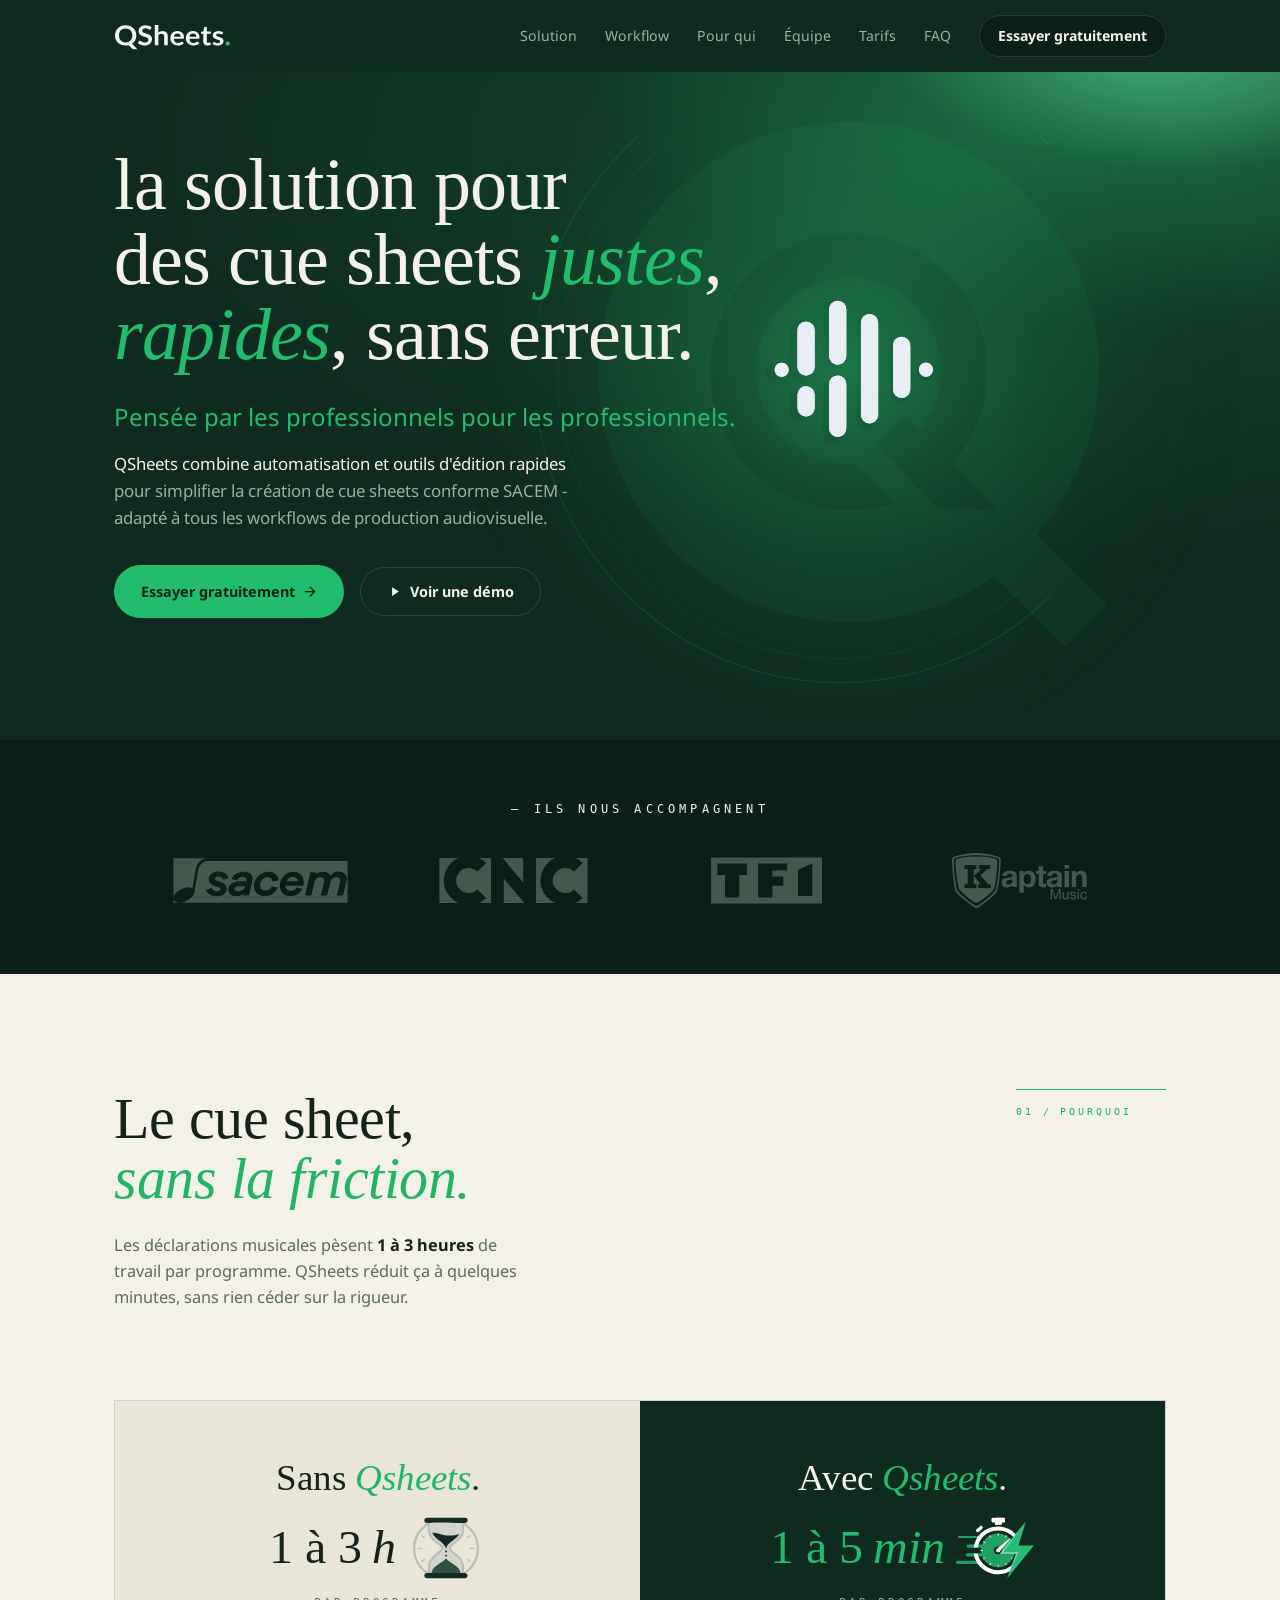
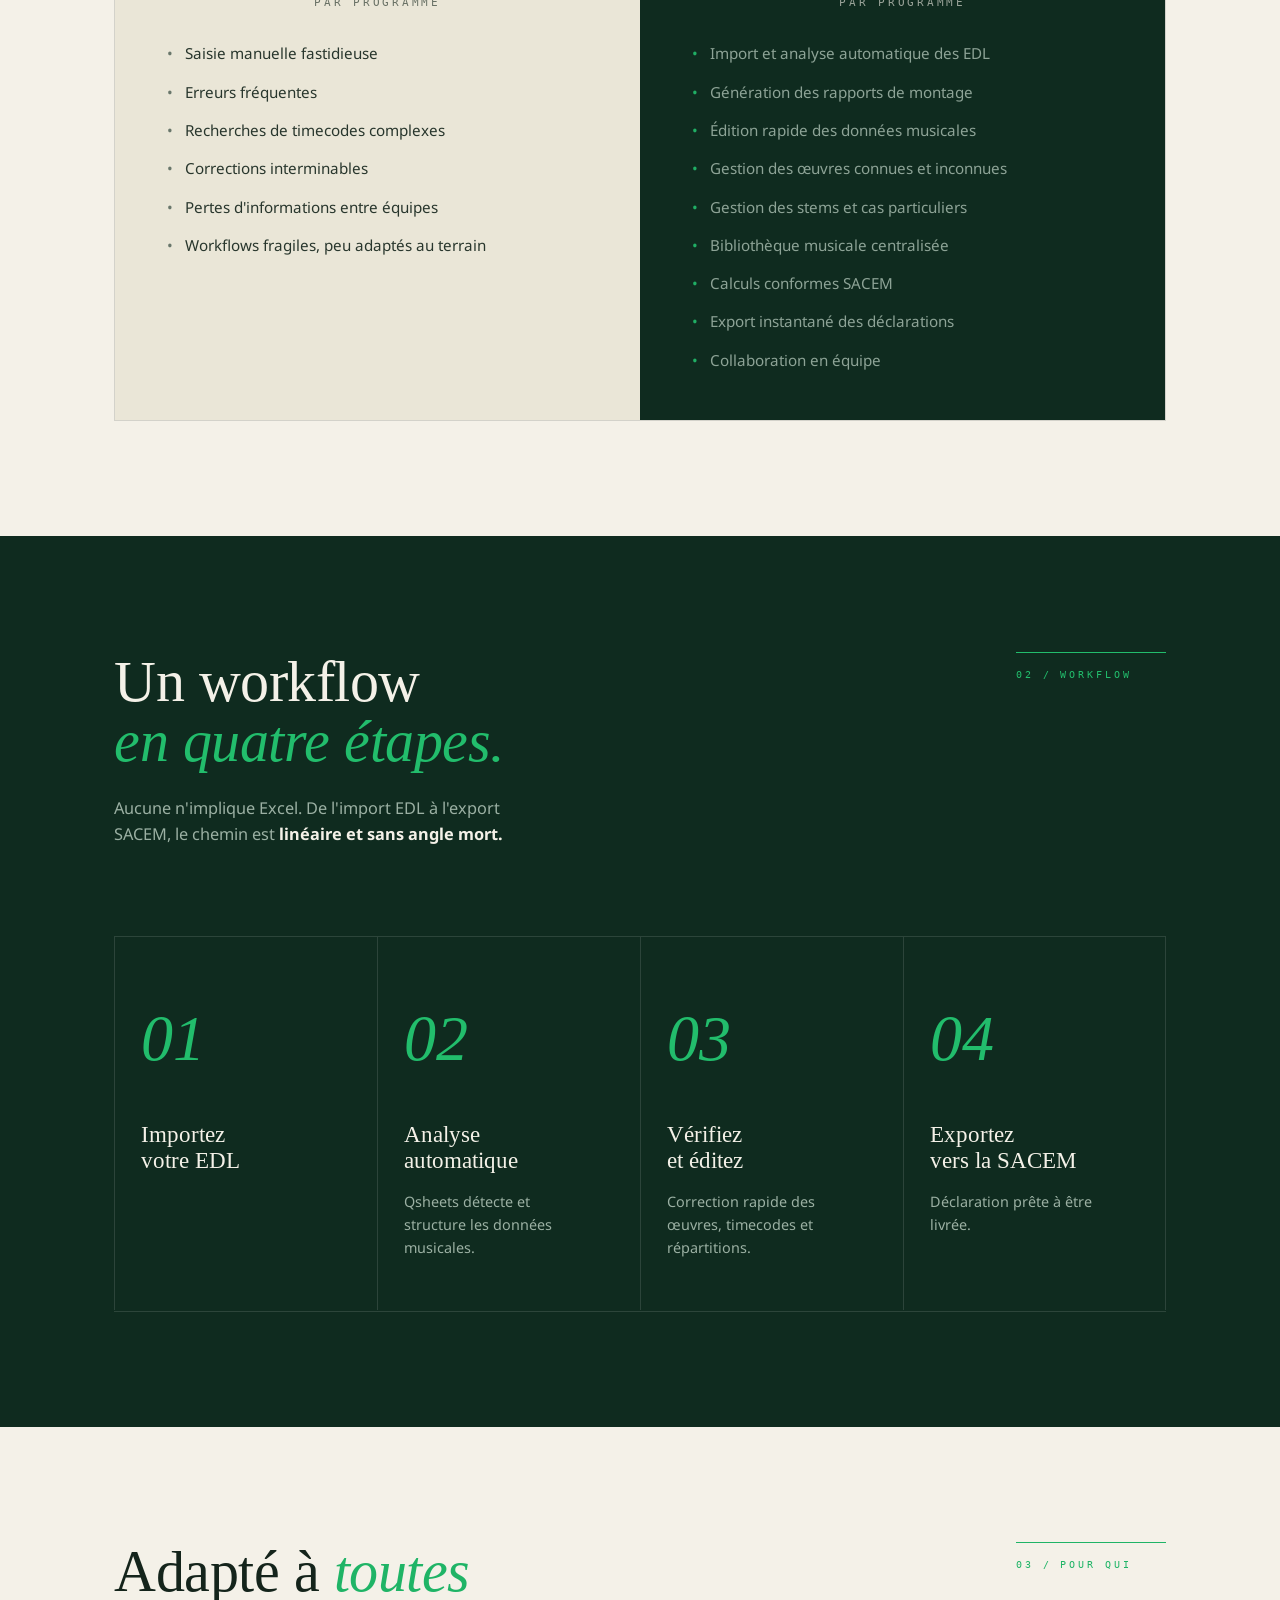
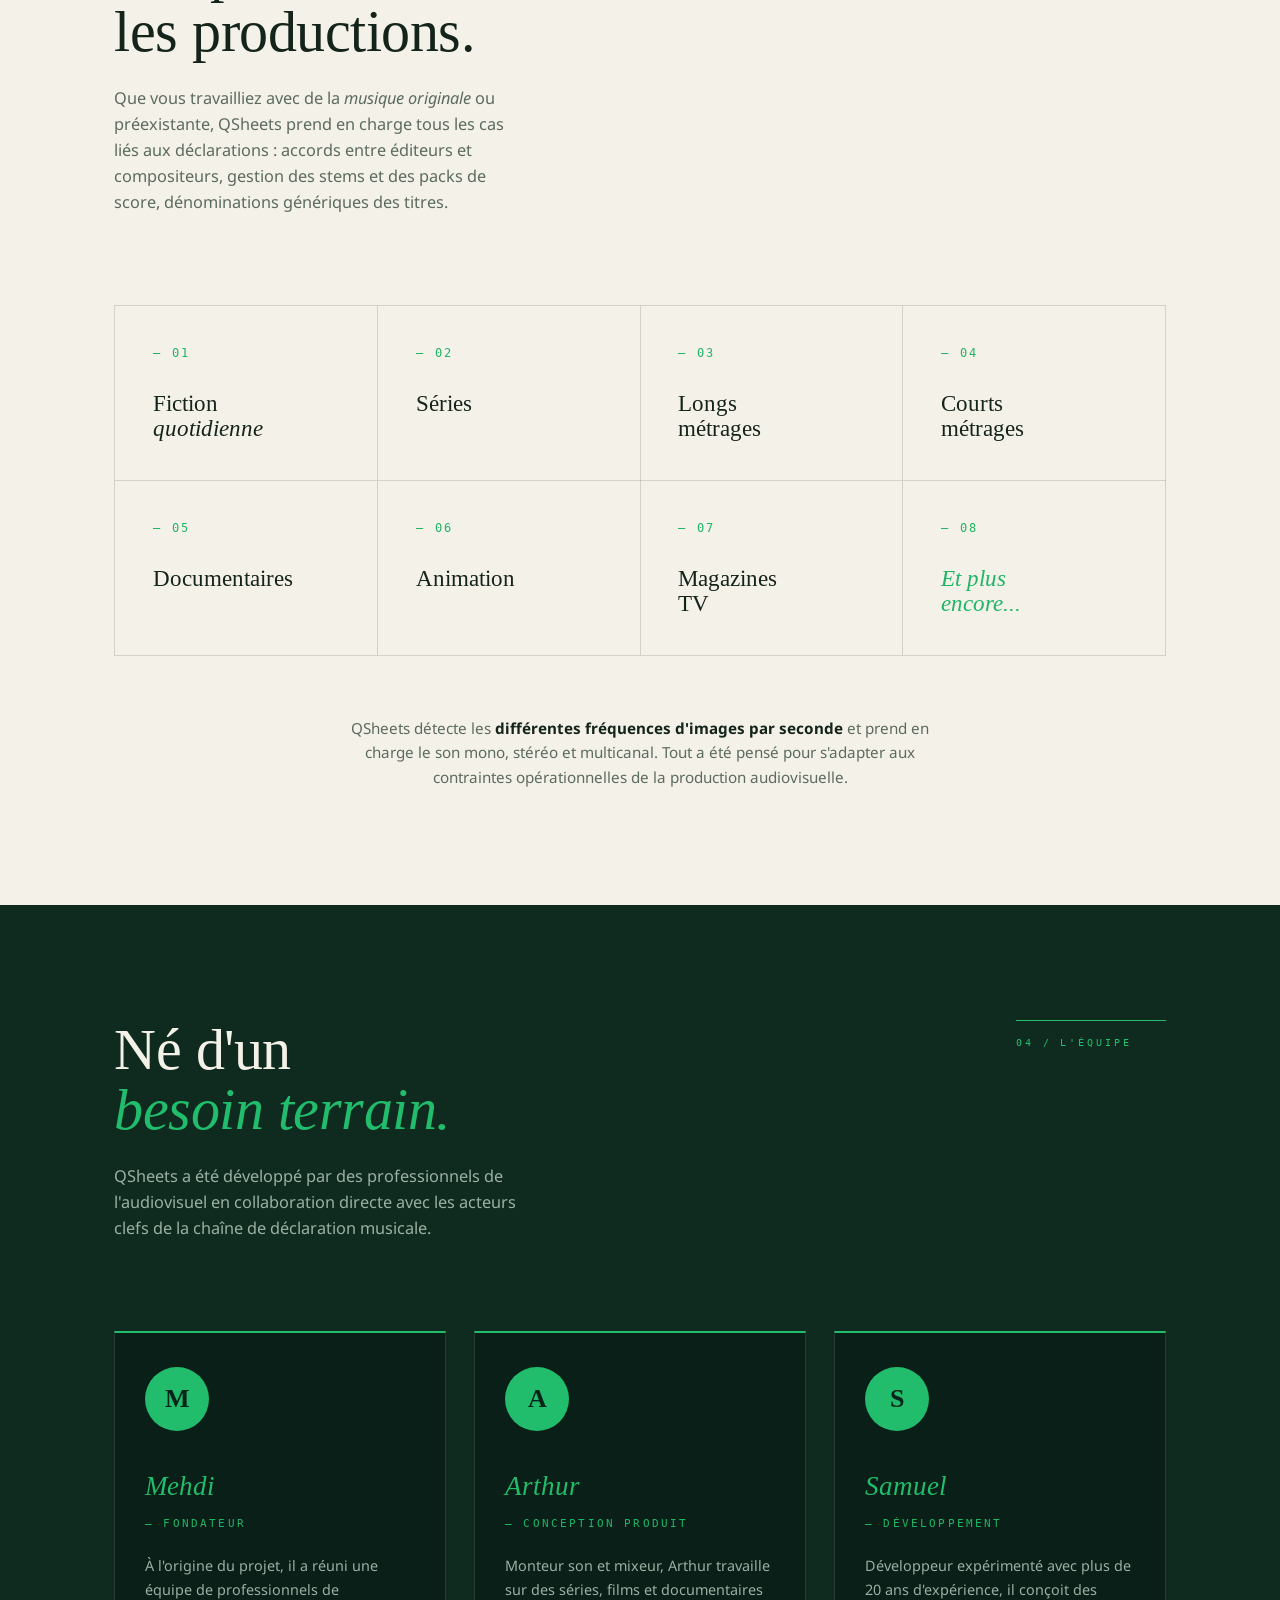
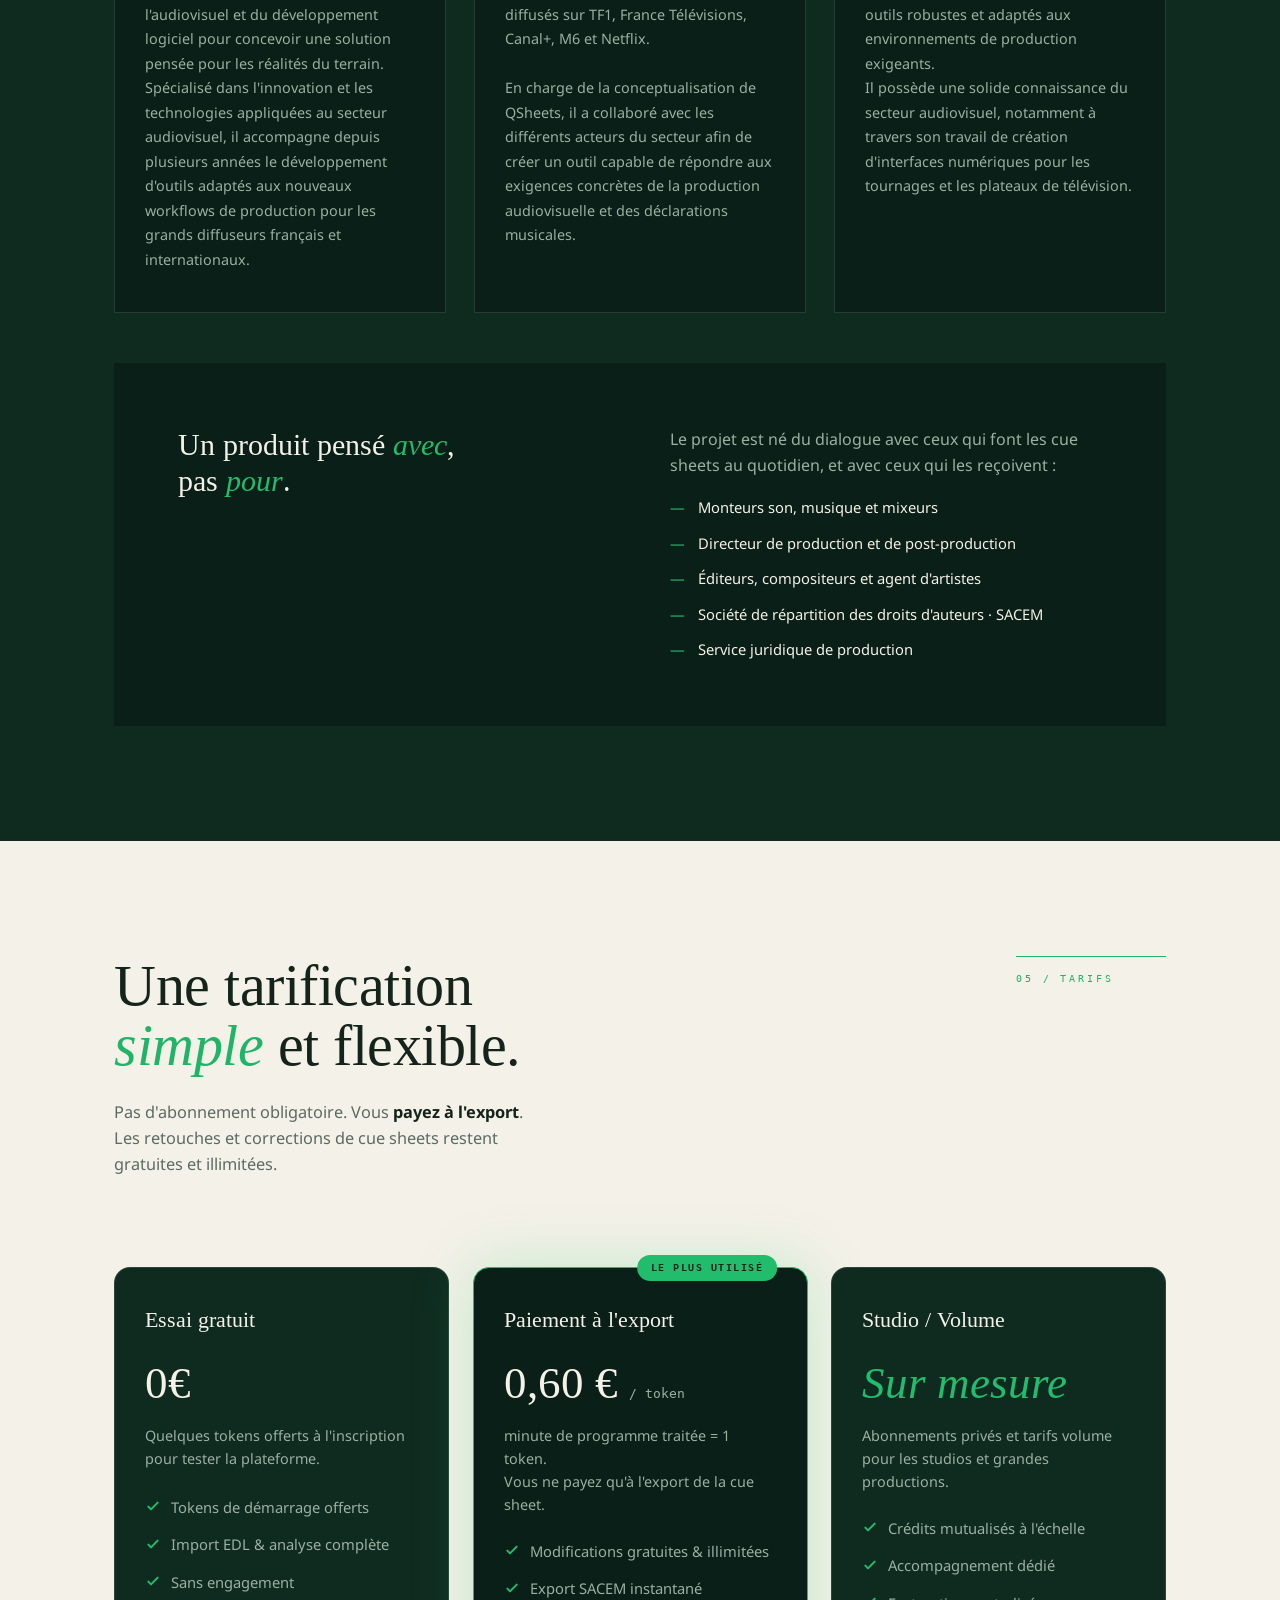
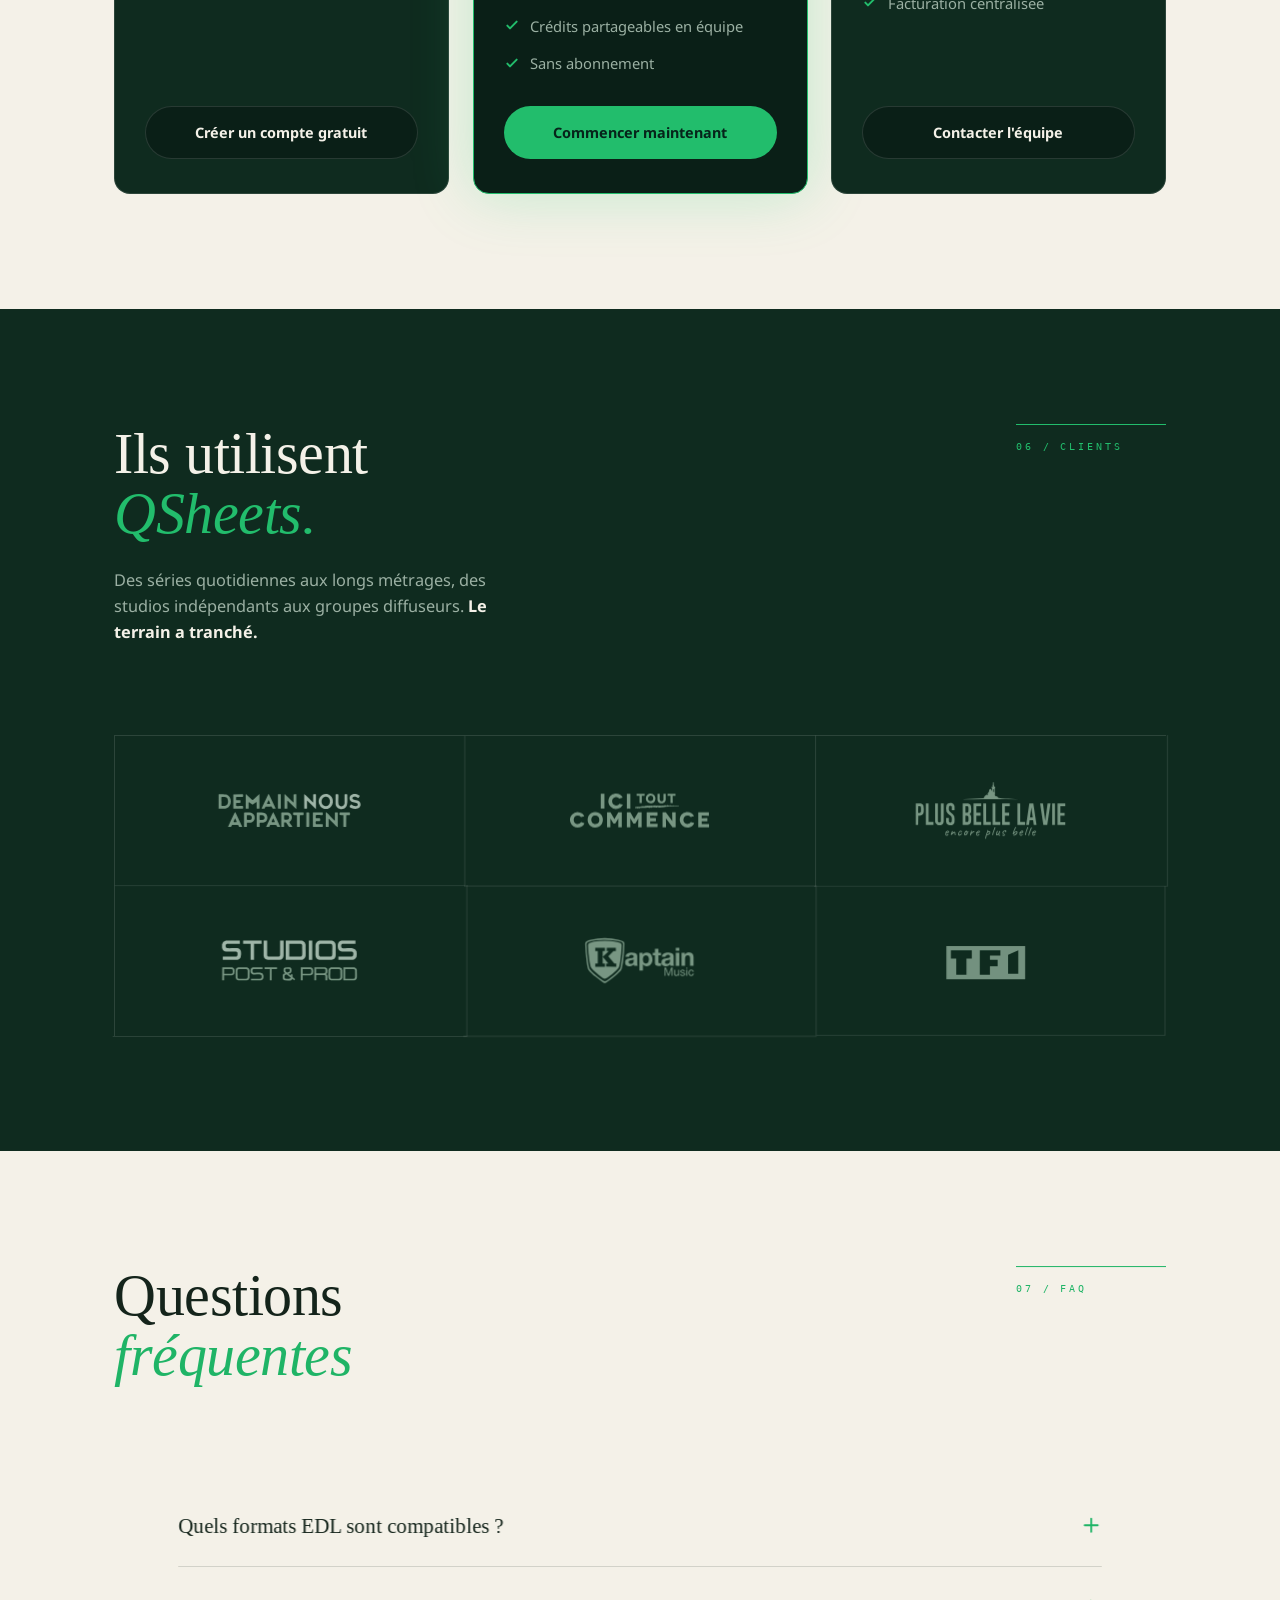
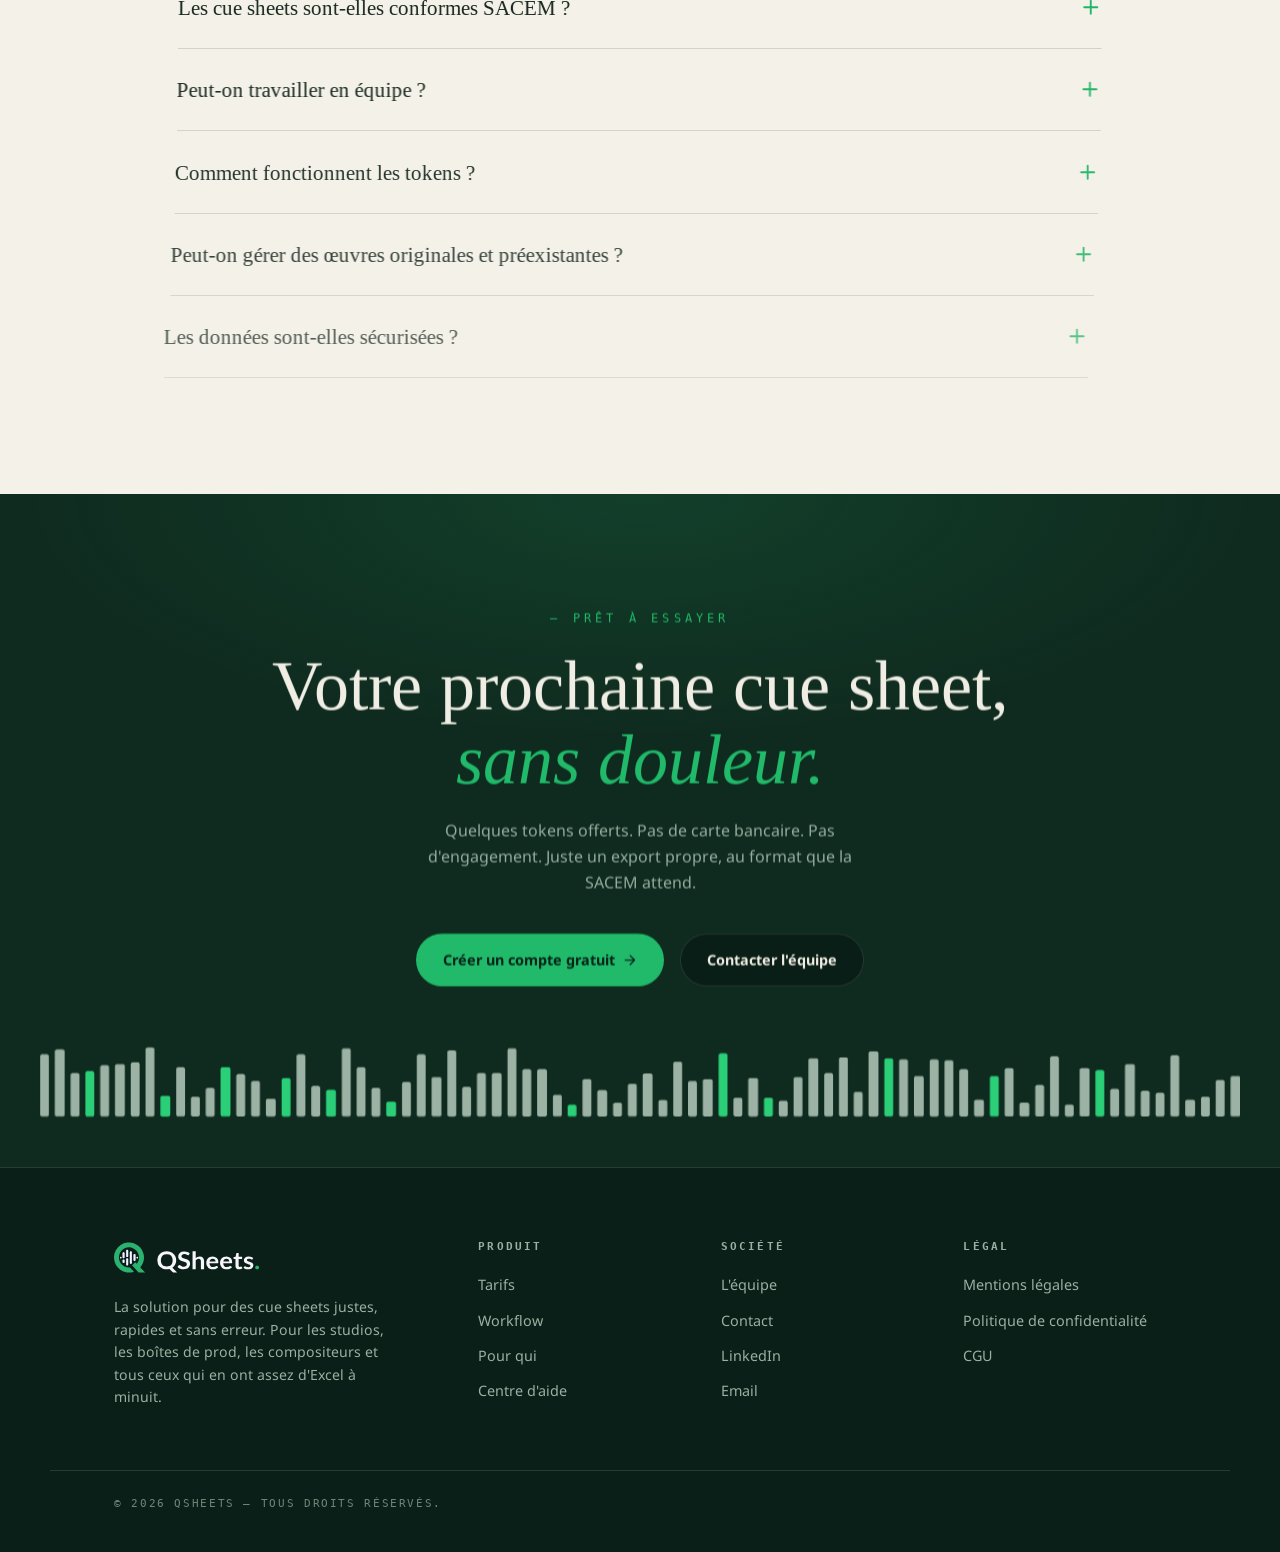
==== commit 1d2c7438: "feat: add contact page with form and animations, update links to contact.html" ====
--- a/index.html
+++ b/index.html
@@ -422,7 +422,7 @@
               <li>Accompagnement dédié</li>
               <li>Facturation centralisée</li>
             </ul>
-            <a href="#cta" class="btn btn--tonal btn--block"
+            <a href="contact.html" class="btn btn--tonal btn--block"
               >Contacter l'équipe</a
             >
           </article>
@@ -636,7 +636,7 @@
               <path d="M5 12h14M13 5l7 7-7 7" />
             </svg>
           </a>
-          <a href="#" class="btn btn--tonal">Contacter l'équipe</a>
+          <a href="contact.html" class="btn btn--tonal">Contacter l'équipe</a>
         </div>
         <!-- barre de son inline (animée via anime.js) -->
         <svg
@@ -1007,9 +1007,9 @@
         <div class="footer__col">
           <h4>SOCIÉTÉ</h4>
           <a href="#equipe">L'équipe</a>
-          <a href="#cta">Contact</a>
+          <a href="contact.html">Contact</a>
           <a href="#">LinkedIn</a>
-          <a href="#">Email</a>
+          <a href="mailto:contact@qsheets.fr">Email</a>
         </div>
         <div class="footer__col">
           <h4>LÉGAL</h4>
--- a/style.css
+++ b/style.css
@@ -480,7 +480,9 @@
 }
 .hero__img {
   position: absolute;
-  top: -300px;
+  /* centrage vertical adaptatif : l'image est carrée, demi-hauteur = 34vw */
+  top: 50%;
+  margin-top: -34vw;
   right: 0px;
   width: 68vw;
   max-width: 1400px;
@@ -1204,6 +1206,9 @@
   line-height: 1.05;
   letter-spacing: -0.5px;
 }
+.page-title em {
+  color: var(--green);
+}
 .page-content {
   max-width: 760px;
 }
@@ -1217,6 +1222,204 @@
   font-size: 1.6rem;
   margin: 1.6em 0 0.6em;
   color: var(--ink);
+}
+
+/* ============================================================
+   PAGE CONTACT — formulaire
+   ============================================================ */
+.contact-grid {
+  display: grid;
+  grid-template-columns: 0.92fr 1.08fr;
+  gap: clamp(24px, 4vw, 48px);
+  align-items: stretch;
+}
+
+/* --- Panneau info sombre avec illustration en fond --- */
+.contact-info {
+  position: relative;
+  overflow: hidden;
+  background: var(--dark);
+  color: var(--light);
+  border-radius: 16px;
+  padding: clamp(30px, 4vw, 48px);
+  display: flex;
+  isolation: isolate;
+}
+.contact-info__bg {
+  position: absolute;
+  left: -38%;
+  bottom: -12%;
+  width: 135%;
+  max-width: none;
+  opacity: 0.55;
+  pointer-events: none;
+  z-index: -1;
+}
+.contact-info::after {
+  /* fondu pour fondre l'illustration dans le panneau */
+  content: "";
+  position: absolute;
+  inset: 0;
+  background: linear-gradient(
+    120deg,
+    rgba(15, 43, 31, 0.2) 0%,
+    rgba(15, 43, 31, 0.75) 55%,
+    var(--dark) 100%
+  );
+  z-index: -1;
+}
+.contact-info__content {
+  display: flex;
+  flex-direction: column;
+  justify-content: center;
+}
+.contact-info__eyebrow {
+  font-family: var(--mono);
+  font-size: 0.7rem;
+  letter-spacing: 0.3em;
+  text-transform: uppercase;
+  color: var(--green);
+  margin-bottom: 18px;
+}
+.contact-info__lead {
+  font-family: var(--serif);
+  font-size: clamp(1.3rem, 2.2vw, 1.75rem);
+  line-height: 1.35;
+  color: var(--light);
+  margin-bottom: 36px;
+}
+.contact-info__list {
+  list-style: none;
+  display: grid;
+  gap: 18px;
+}
+.contact-info__list li {
+  display: grid;
+  gap: 4px;
+  padding-bottom: 16px;
+  border-bottom: 1px solid var(--line-dark);
+}
+.contact-info__list li:last-child {
+  border-bottom: 0;
+}
+.contact-info__label {
+  font-family: var(--mono);
+  font-size: 0.64rem;
+  letter-spacing: 0.2em;
+  text-transform: uppercase;
+  color: var(--green);
+}
+.contact-info__list a,
+.contact-info__list span:not(.contact-info__label) {
+  color: var(--light);
+  font-size: 1.02rem;
+}
+.contact-info__list a:hover {
+  color: var(--green);
+}
+
+/* --- Carte formulaire --- */
+.contact-form {
+  display: grid;
+  gap: 20px;
+  background: #fff;
+  border: 1px solid var(--line-cream);
+  border-radius: 16px;
+  padding: clamp(26px, 4vw, 44px);
+  box-shadow: 0 24px 60px -30px rgba(15, 43, 31, 0.35);
+}
+.contact-form__title {
+  font-family: var(--serif);
+  font-weight: 500;
+  font-size: 1.7rem;
+  color: var(--ink);
+  margin-bottom: 4px;
+}
+.form-row {
+  display: grid;
+  grid-template-columns: 1fr 1fr;
+  gap: 20px;
+}
+.field {
+  display: grid;
+  gap: 8px;
+}
+.field label {
+  font-family: var(--mono);
+  font-size: 0.68rem;
+  letter-spacing: 0.12em;
+  text-transform: uppercase;
+  color: var(--ink-soft);
+}
+.field input,
+.field select,
+.field textarea {
+  font-family: var(--sans);
+  font-size: 0.95rem;
+  color: var(--ink);
+  background: var(--cream);
+  border: 1px solid var(--line-cream);
+  border-radius: 8px;
+  padding: 12px 14px;
+  width: 100%;
+  transition:
+    border-color 0.2s ease,
+    box-shadow 0.2s ease;
+}
+.field textarea {
+  resize: vertical;
+  min-height: 120px;
+}
+.field input:focus,
+.field select:focus,
+.field textarea:focus {
+  outline: none;
+  border-color: var(--green);
+  box-shadow: 0 0 0 3px rgba(43, 211, 122, 0.18);
+}
+.field input:invalid:not(:placeholder-shown),
+.field textarea:invalid:not(:placeholder-shown) {
+  border-color: #d9534f;
+}
+.field-check {
+  display: flex;
+  align-items: flex-start;
+  gap: 10px;
+  font-size: 0.88rem;
+  color: var(--ink-soft);
+  cursor: pointer;
+}
+.field-check input {
+  margin-top: 3px;
+  width: 16px;
+  height: 16px;
+  accent-color: var(--green);
+  flex: none;
+}
+.form-status {
+  margin: 0;
+  padding: 12px 16px;
+  border-radius: 8px;
+  font-size: 0.9rem;
+}
+.form-status.is-ok {
+  background: rgba(43, 211, 122, 0.14);
+  color: #157a47;
+  border: 1px solid rgba(43, 211, 122, 0.4);
+}
+.form-status.is-err {
+  background: rgba(217, 83, 79, 0.12);
+  color: #b23b37;
+  border: 1px solid rgba(217, 83, 79, 0.35);
+}
+
+@media (max-width: 760px) {
+  .contact-grid {
+    grid-template-columns: 1fr;
+  }
+  .form-row {
+    grid-template-columns: 1fr;
+  }
 }
 
 /* ============================================================
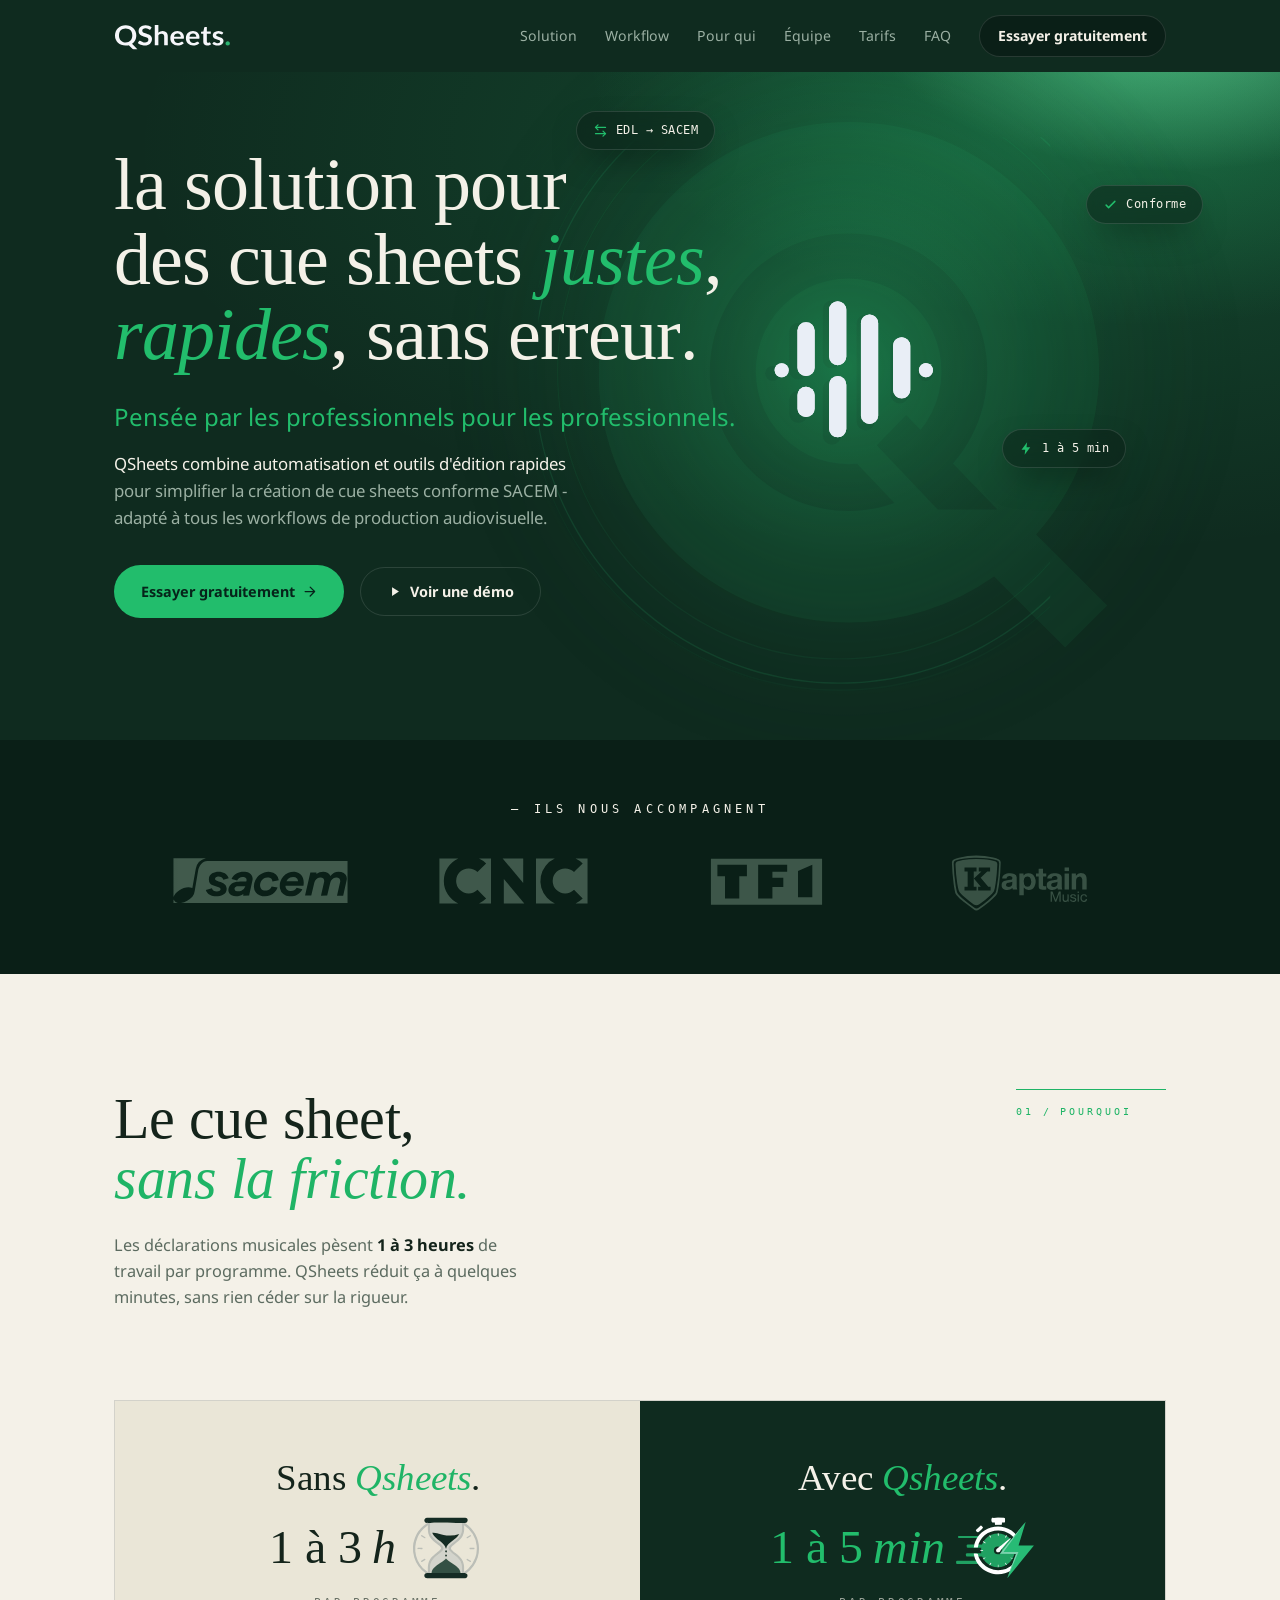
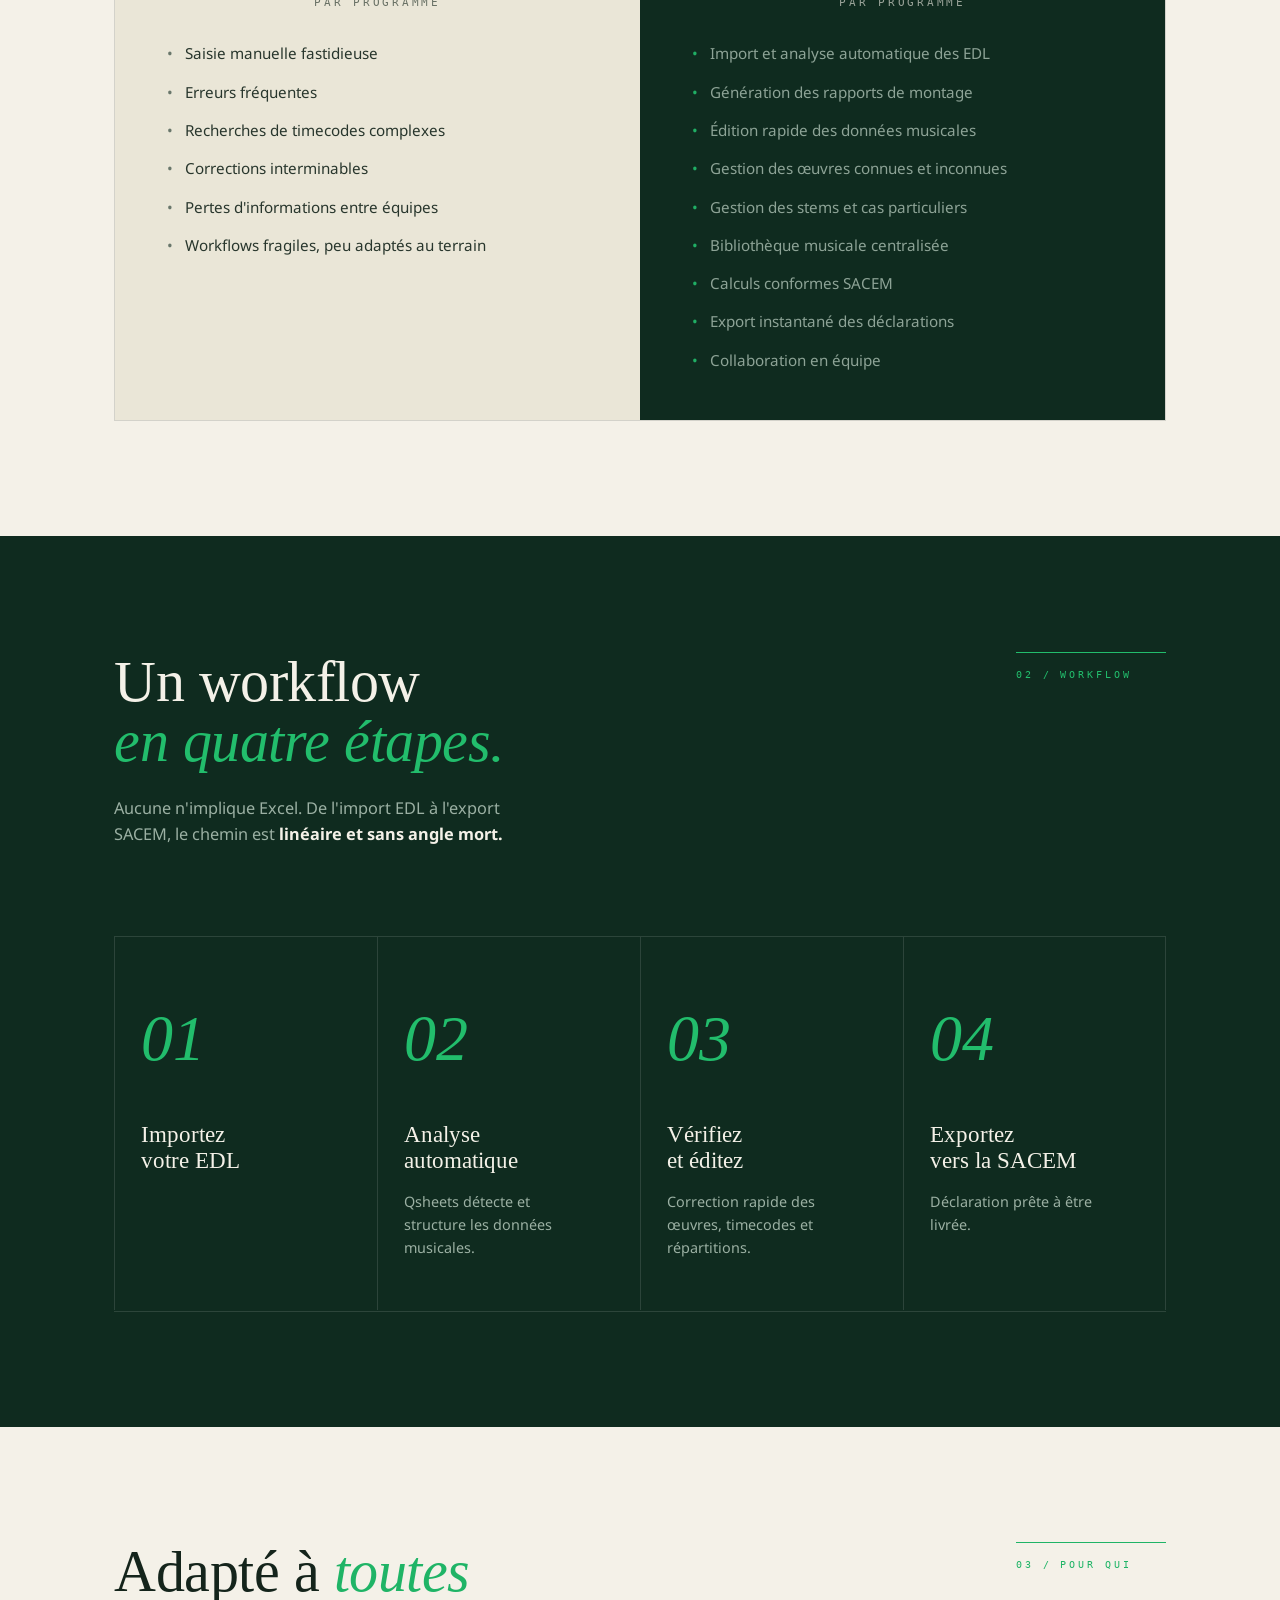
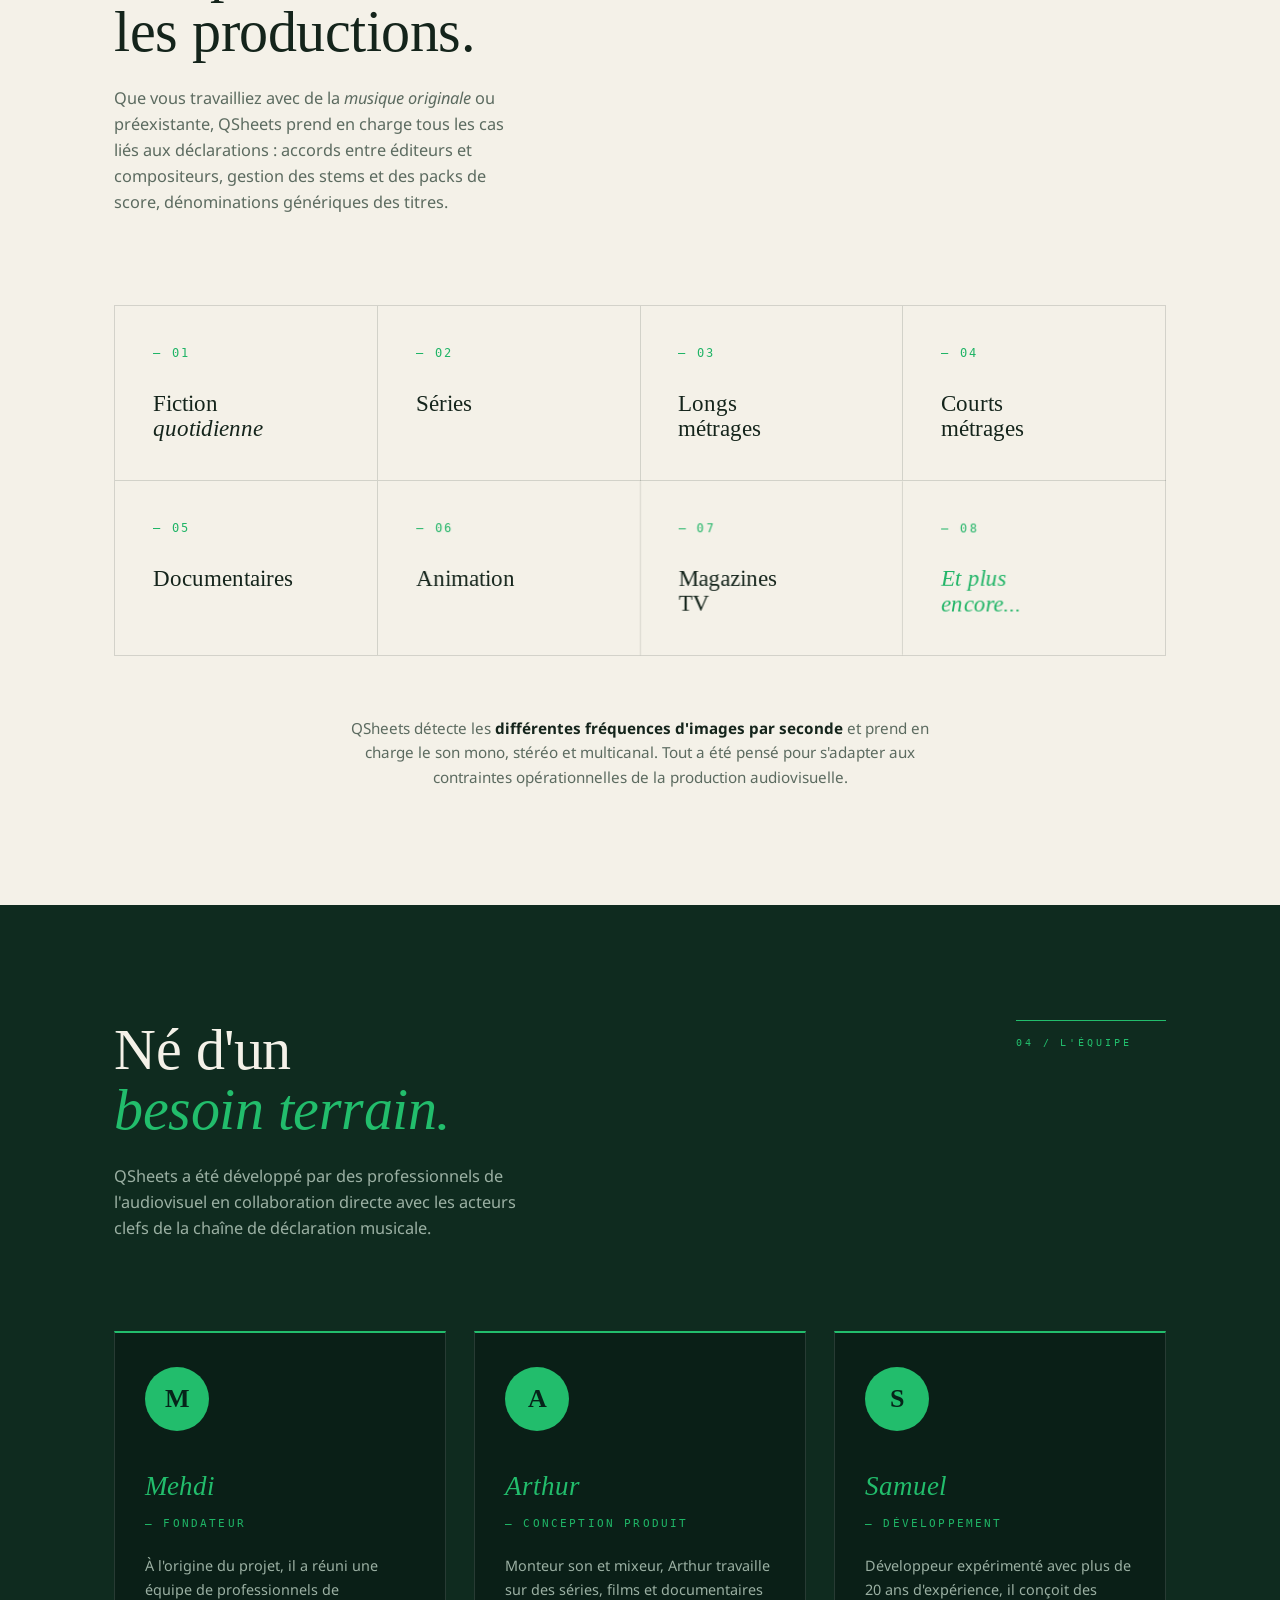
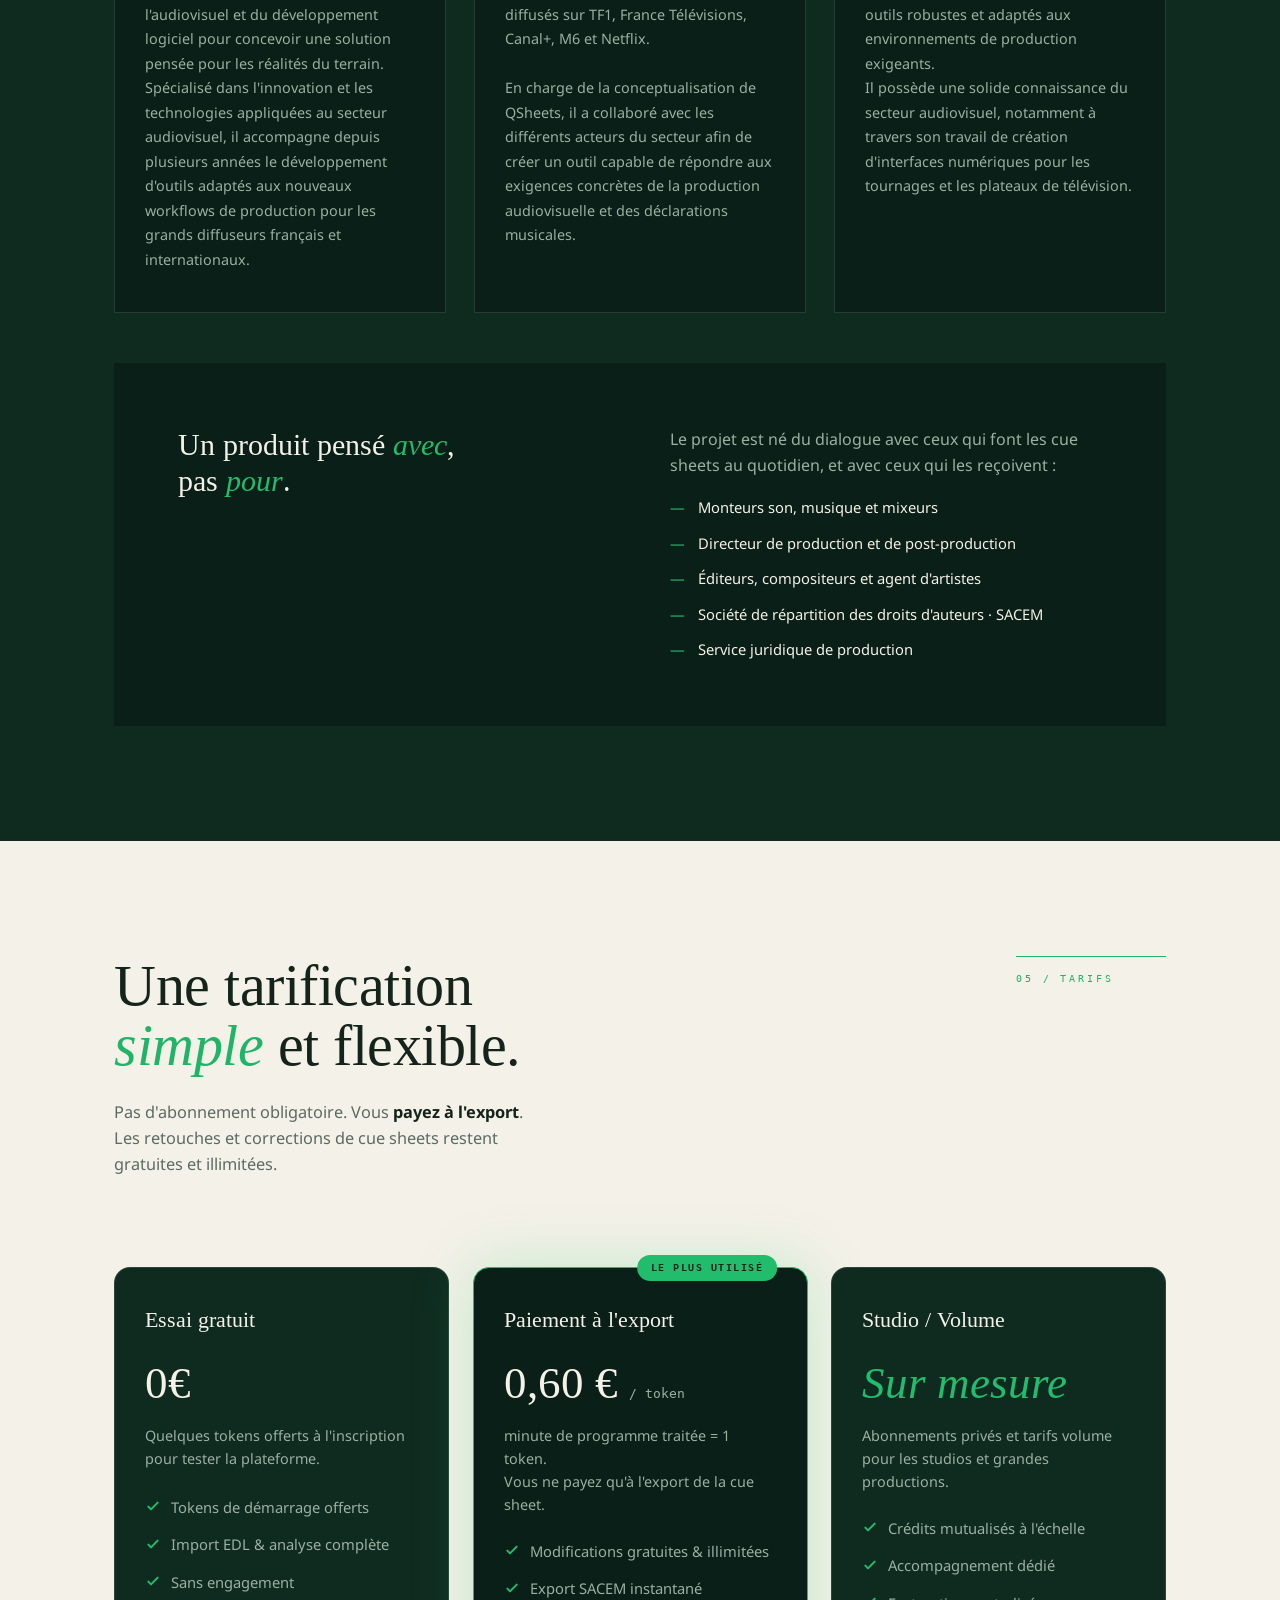
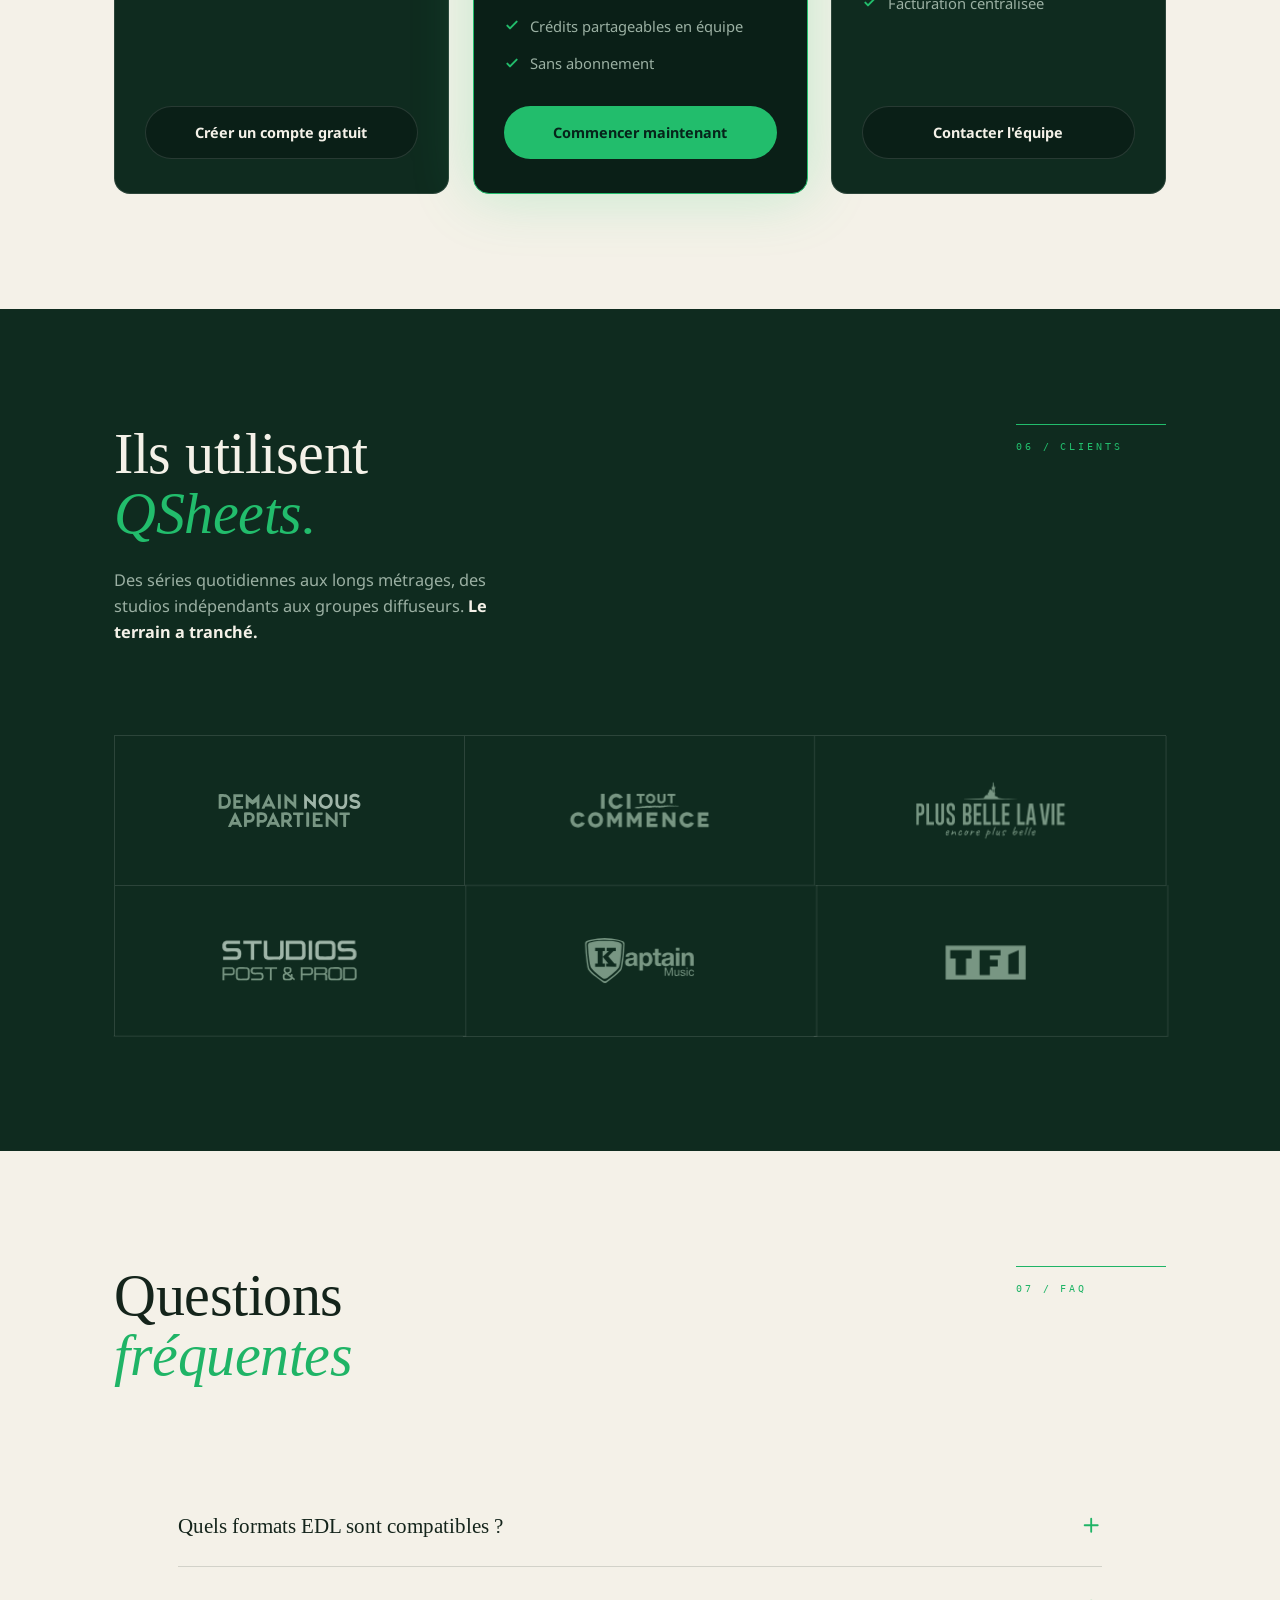
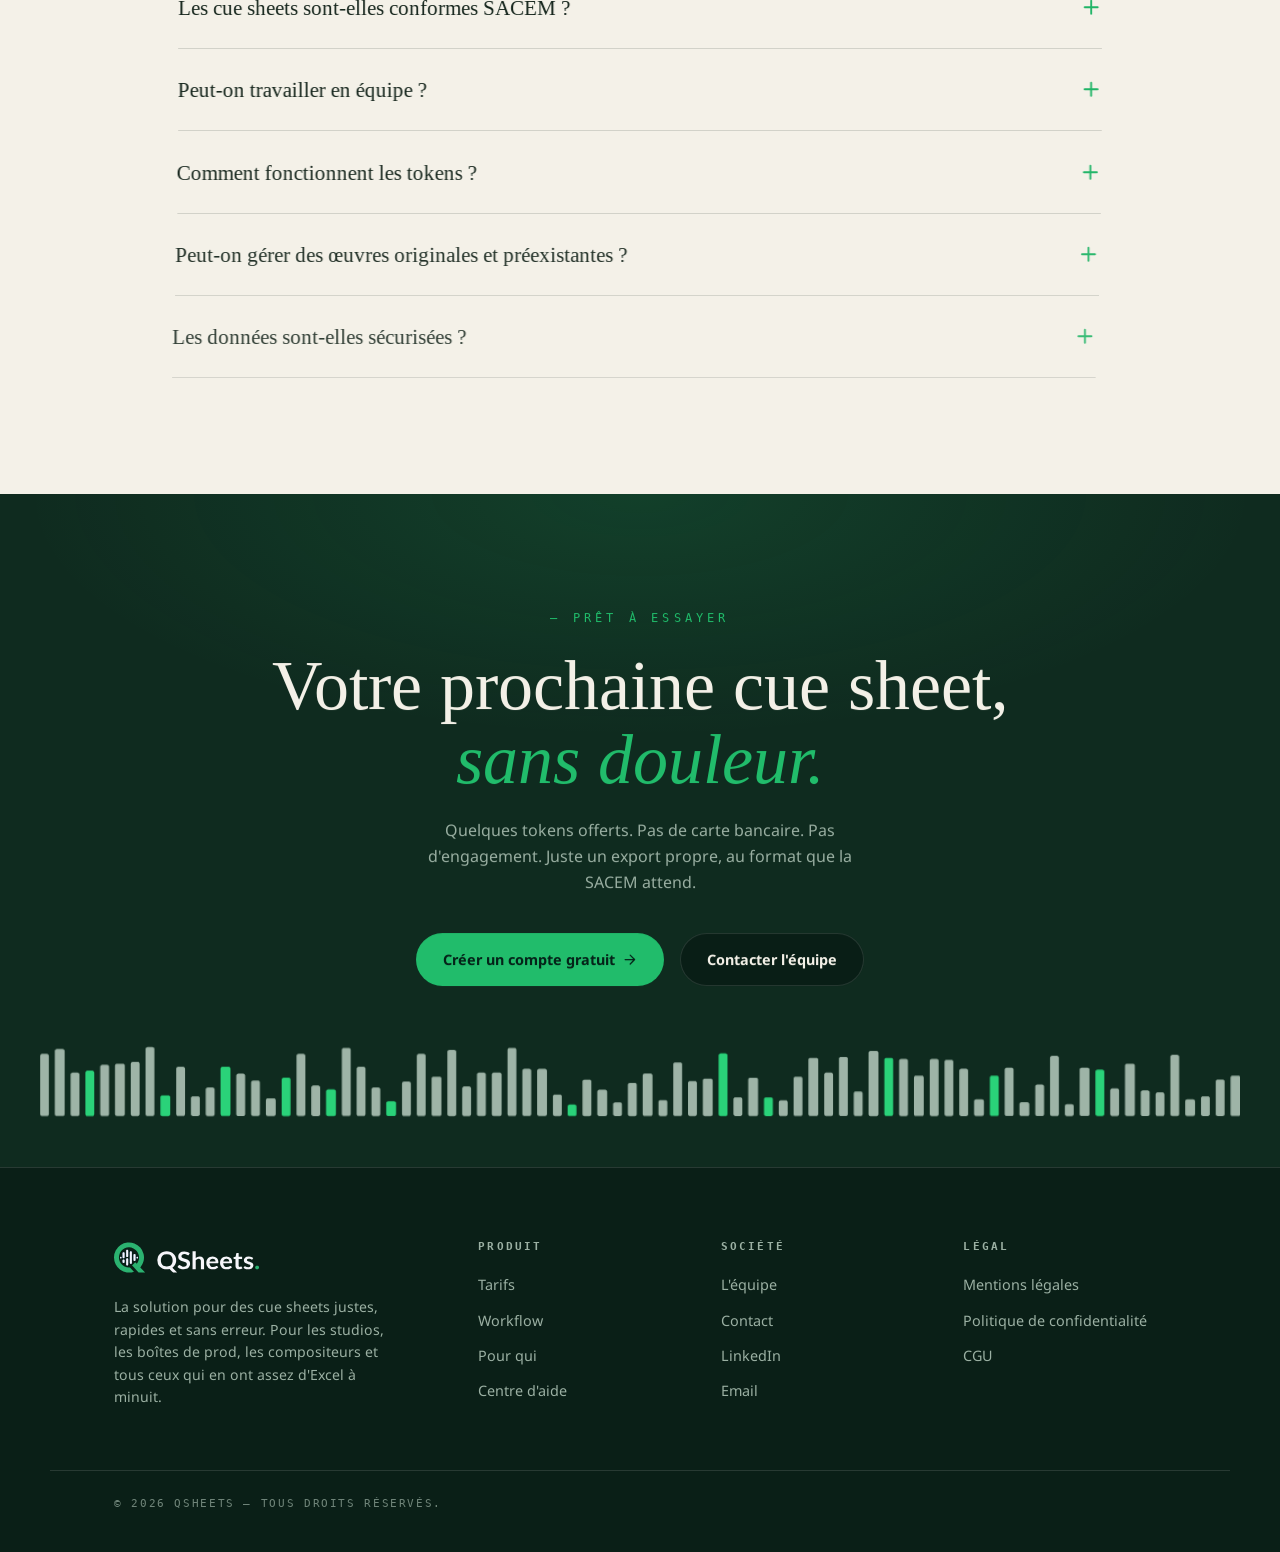
==== commit 8900d6c2: "feat: add floating badges to hero section with animations and styles" ====
--- a/index.html
+++ b/index.html
@@ -97,6 +97,22 @@
           <img src="img/imge-hero.svg" alt="" class="hero__img" />
         </div>
       </div>
+
+      <!-- badges flottants -->
+      <div class="hero__badges" aria-hidden="true">
+        <span class="hero-badge hero-badge--1">
+          <svg viewBox="0 0 24 24" fill="none" stroke="currentColor" stroke-width="2" stroke-linecap="round" stroke-linejoin="round"><path d="M8 3 4 7l4 4"/><path d="M4 7h16"/><path d="m16 21 4-4-4-4"/><path d="M20 17H4"/></svg>
+          EDL → SACEM
+        </span>
+        <span class="hero-badge hero-badge--2">
+          <svg viewBox="0 0 24 24" fill="none" stroke="currentColor" stroke-width="2.4" stroke-linecap="round" stroke-linejoin="round"><path d="M5 13l4 4L19 7"/></svg>
+          Conforme
+        </span>
+        <span class="hero-badge hero-badge--3">
+          <svg viewBox="0 0 24 24" fill="currentColor" stroke="none"><path d="M13 2 4 14h6l-1 8 9-12h-6z"/></svg>
+          1 à 5 min
+        </span>
+      </div>
     </section>
 
     <!-- ===================== BANDE LOGOS ===================== -->
--- a/style.css
+++ b/style.css
@@ -453,6 +453,10 @@
 .hero__title em {
   color: var(--green);
 }
+.hero__title .letter {
+  display: inline-block;
+  will-change: transform, opacity;
+}
 .hero__lead {
   color: var(--green);
   font-size: 1.5rem;
@@ -494,6 +498,86 @@
 .hero__content {
   position: relative;
   z-index: 1;
+}
+
+/* --- Badges flottants du hero --- */
+.hero__badges {
+  position: absolute;
+  inset: 0;
+  z-index: 3;
+  pointer-events: none;
+}
+.hero-badge {
+  position: absolute;
+  display: inline-flex;
+  align-items: center;
+  gap: 8px;
+  padding: 9px 16px;
+  border-radius: 40px;
+  background: rgba(10, 31, 23, 0.5);
+  backdrop-filter: blur(8px);
+  border: 1px solid var(--line-dark);
+  box-shadow: 0 14px 34px -12px rgba(0, 0, 0, 0.6);
+  color: var(--light);
+  font-family: var(--mono);
+  font-size: 0.74rem;
+  letter-spacing: 0.04em;
+  white-space: nowrap;
+  opacity: 0;
+  animation:
+    badge-in 0.6s ease-out 1.4s forwards,
+    badge-float 5s ease-in-out infinite;
+}
+.hero-badge svg {
+  width: 15px;
+  height: 15px;
+  color: var(--green);
+  flex: none;
+}
+.hero-badge--1 {
+  top: 15%;
+  left: 45%;
+  animation-delay: 1.4s, -0.4s;
+  animation-duration: 0.6s, 4.6s;
+}
+.hero-badge--2 {
+  top: 25%;
+  right: 6%;
+  animation-delay: 1.6s, -2.1s;
+  animation-duration: 0.6s, 5.4s;
+}
+.hero-badge--3 {
+  top: 58%;
+  right: 12%;
+  animation-delay: 1.8s, -3.3s;
+  animation-duration: 0.6s, 6s;
+}
+@keyframes badge-in {
+  from {
+    opacity: 0;
+  }
+  to {
+    opacity: 1;
+  }
+}
+@keyframes badge-float {
+  0%,
+  100% {
+    transform: translateY(0);
+  }
+  50% {
+    transform: translateY(-11px);
+  }
+}
+@media (prefers-reduced-motion: reduce) {
+  .hero-badge {
+    animation: badge-in 0.4s ease-out forwards;
+  }
+}
+@media (max-width: 980px) {
+  .hero__badges {
+    display: none;
+  }
 }
 /* Bande logos : section à part, fond sombre uni */
 .logos-bar .eyebrow--center {
